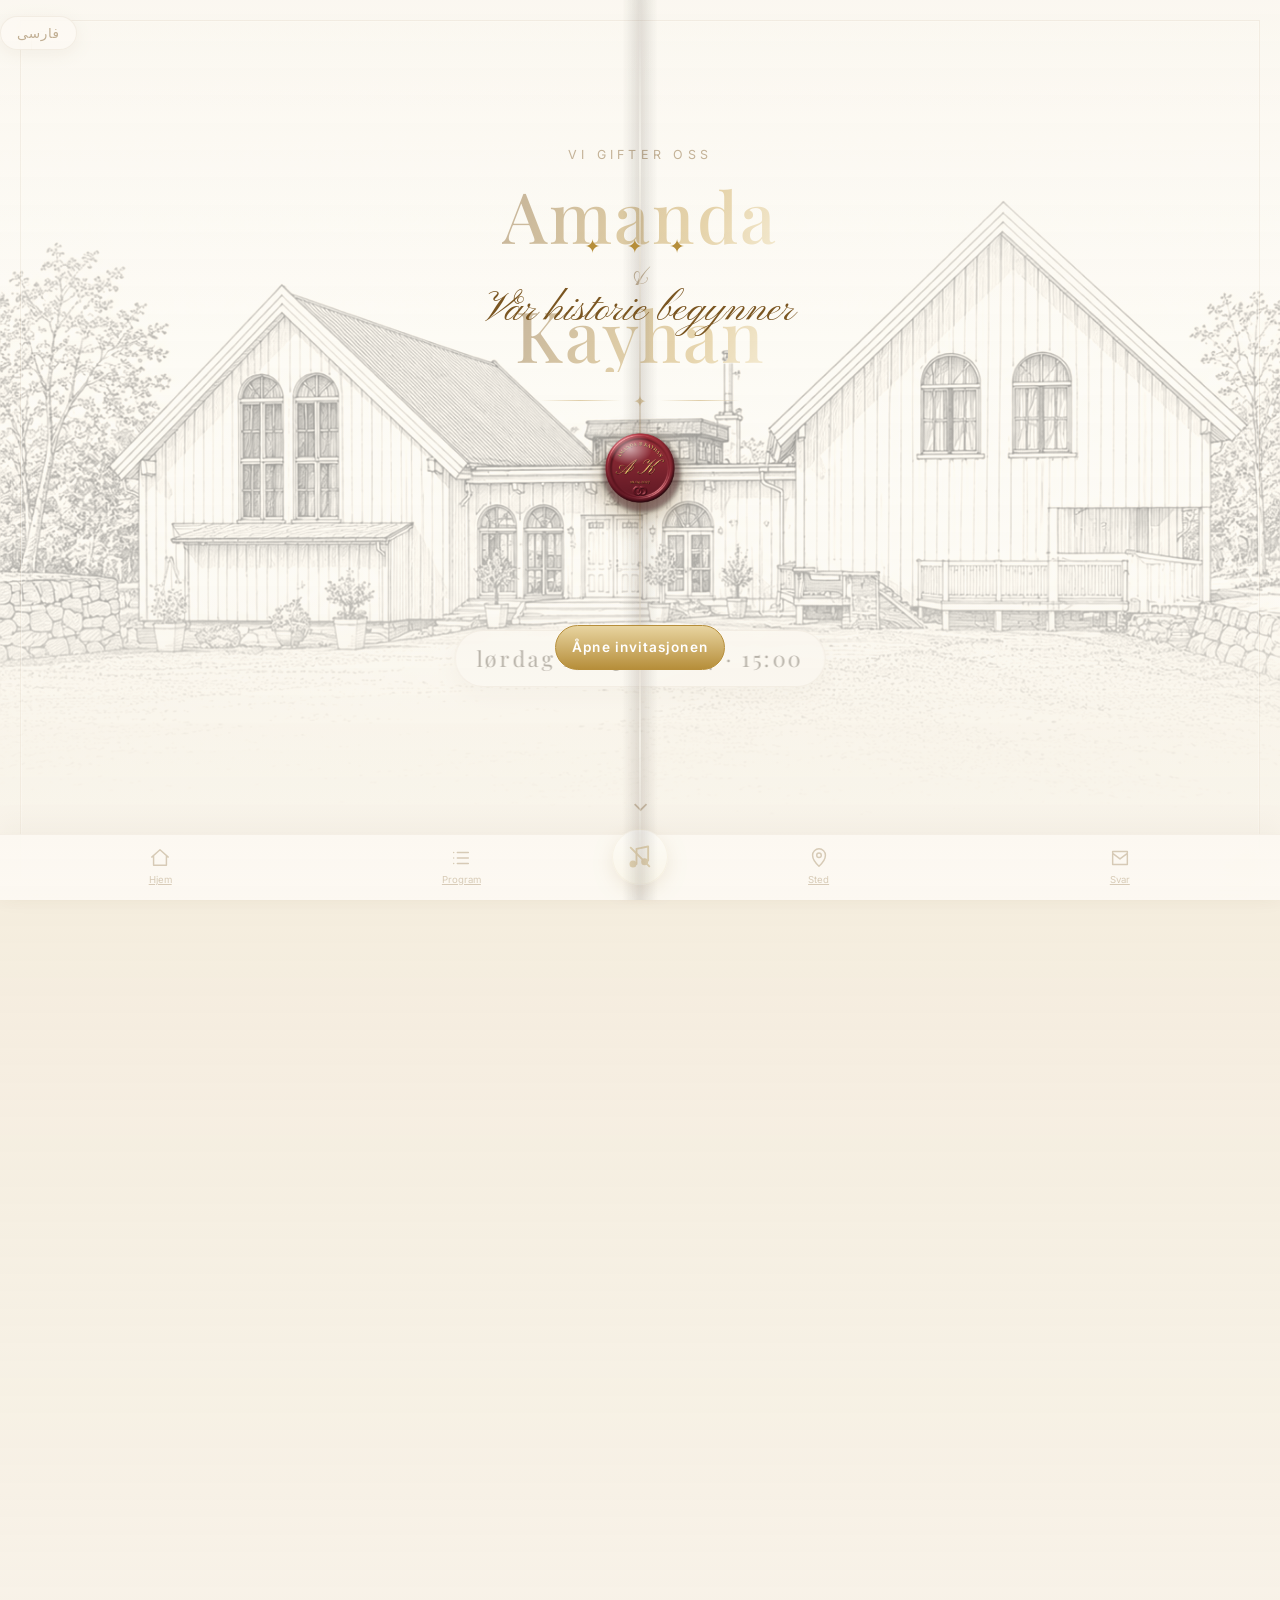
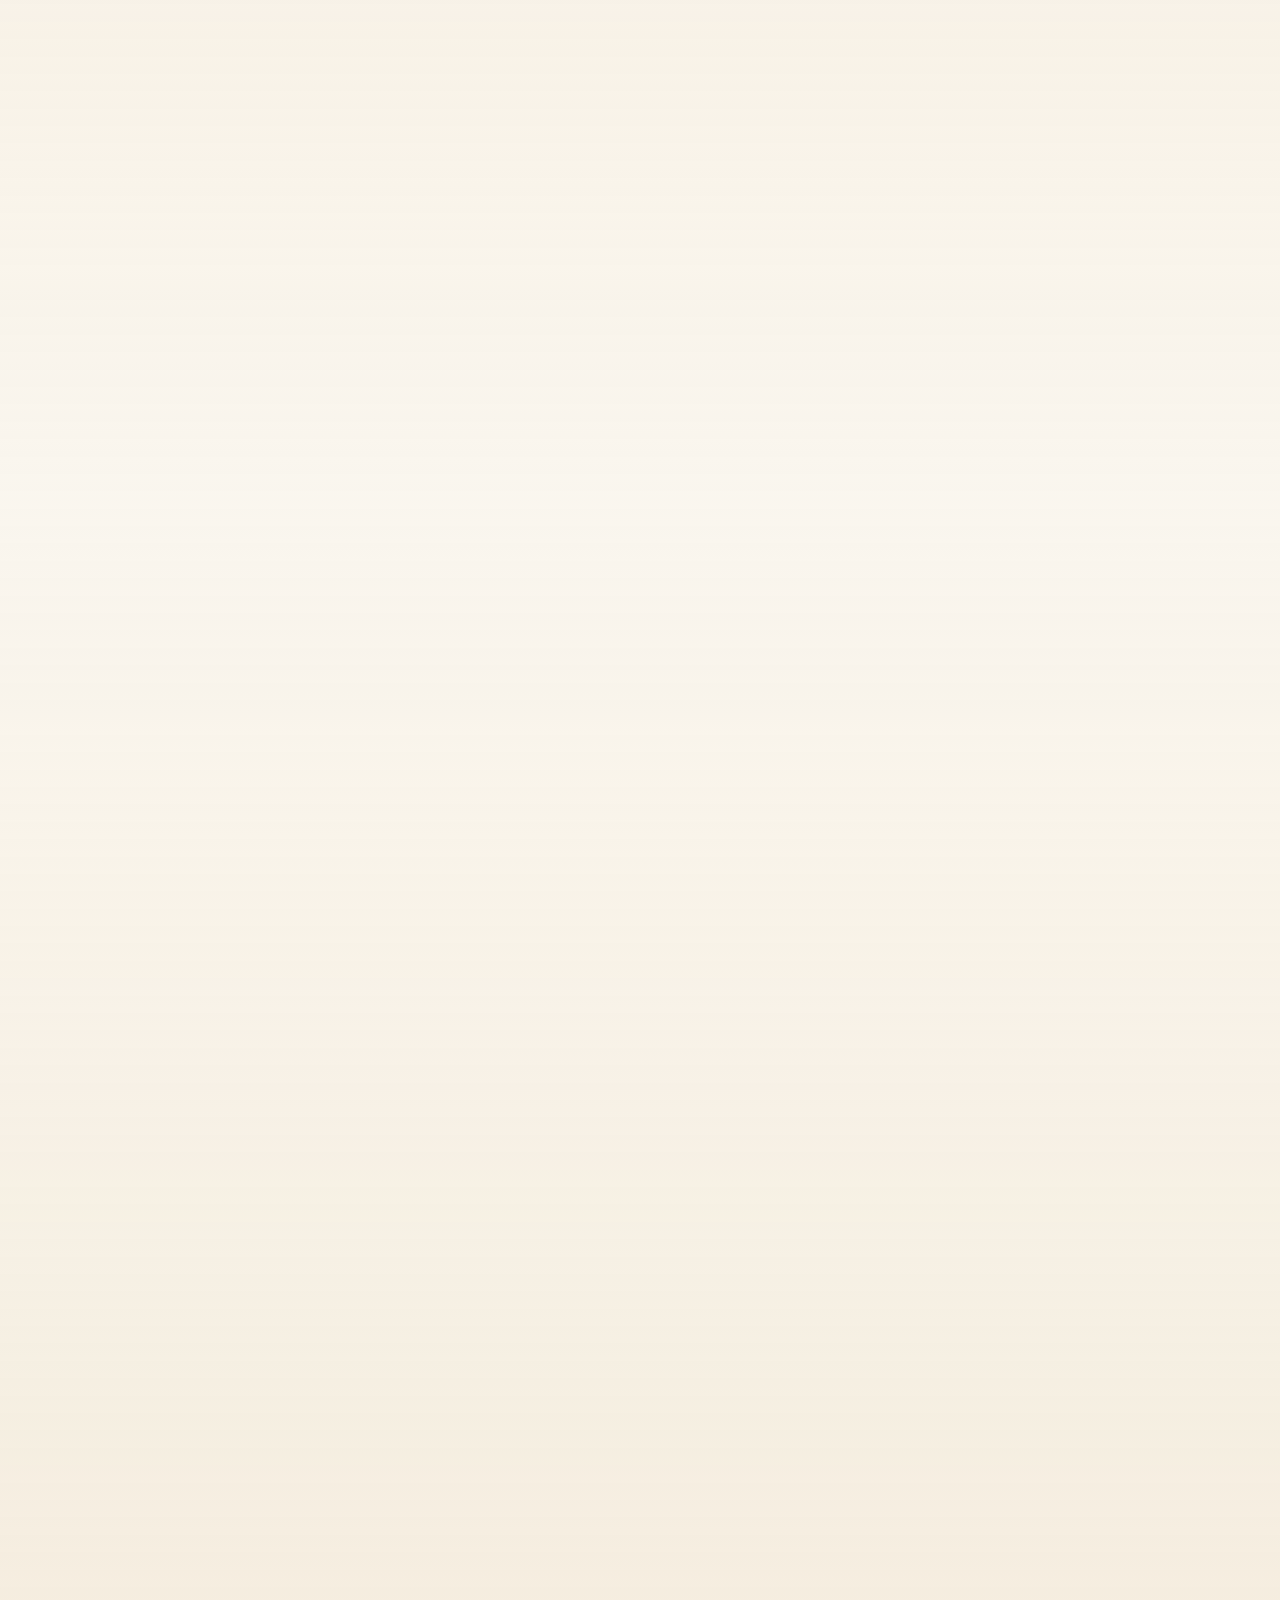
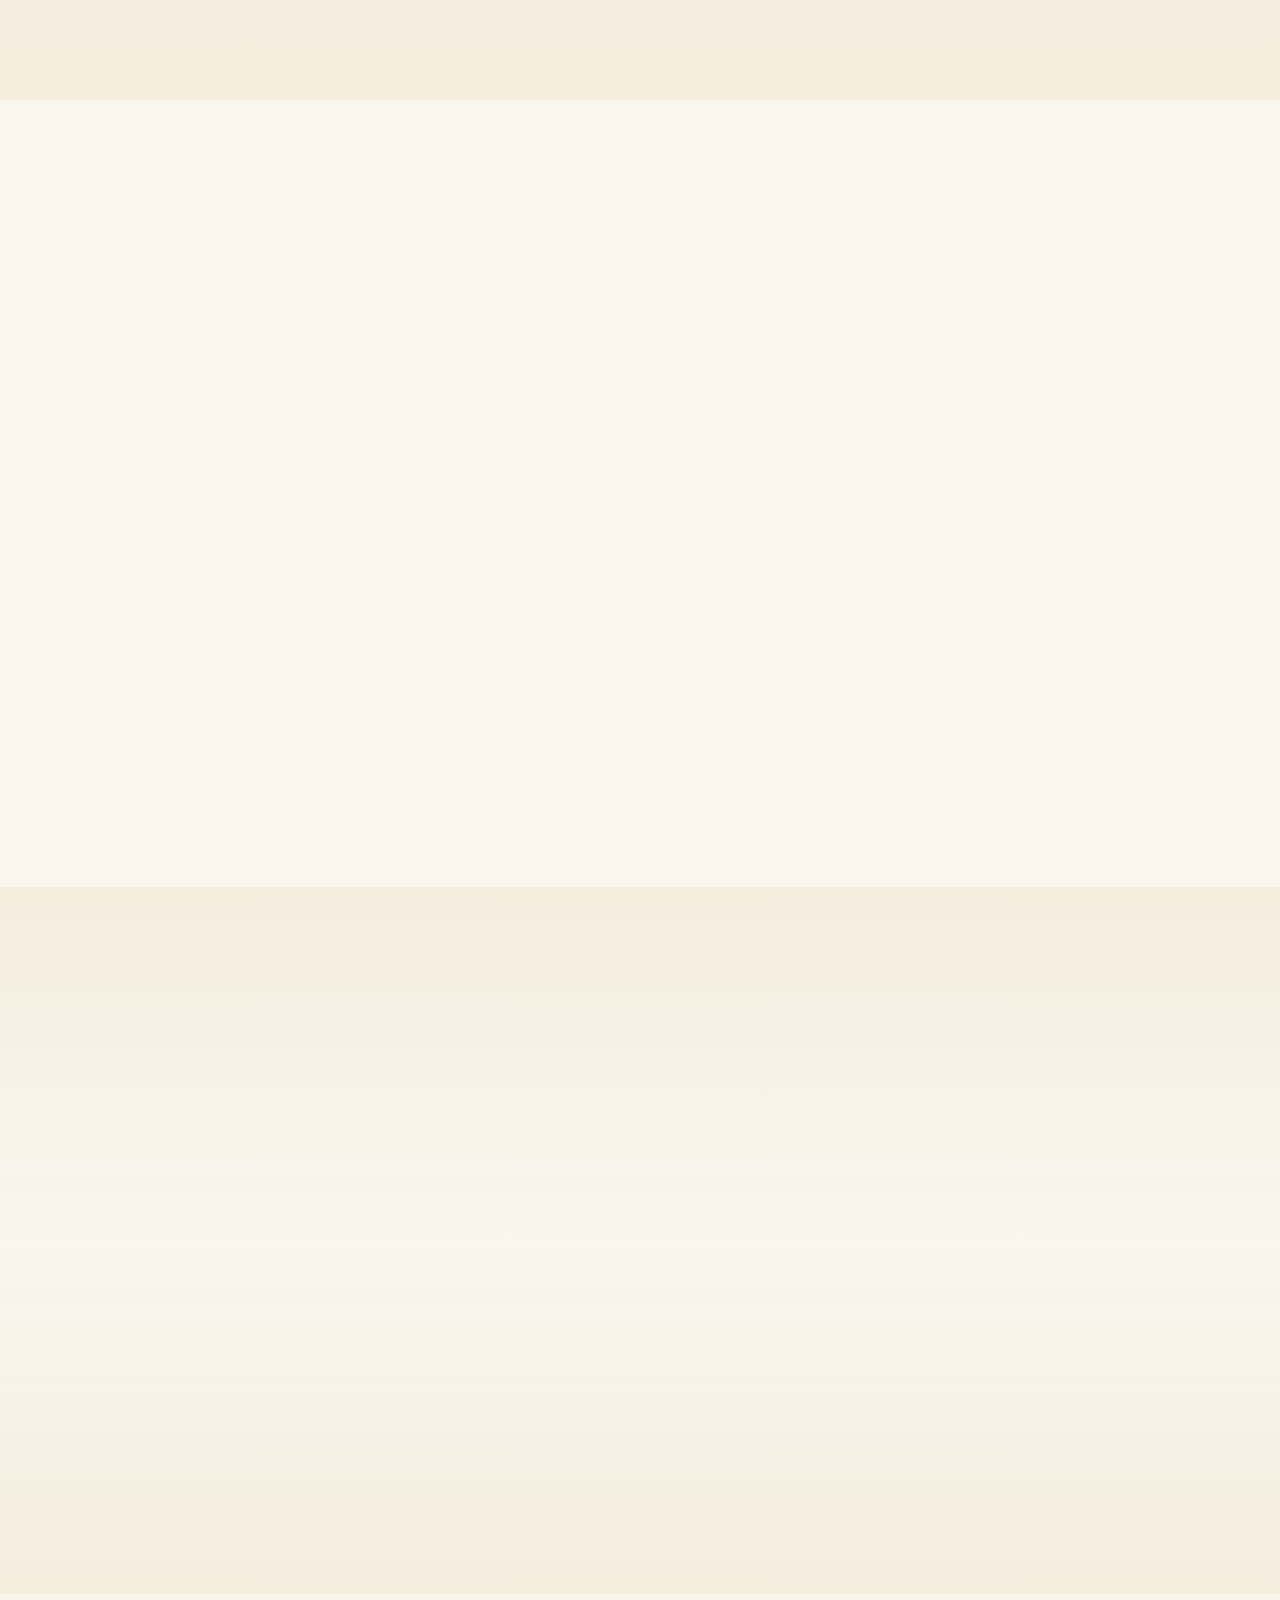
==== index.html @ b116a0dc "Update wedding date to 17 April 2027. Co-authored-by: Cursor <cursoragent@cursor.com>" ====
<!DOCTYPE html>
<html lang="no" dir="ltr">
<head>
<meta charset="UTF-8">
<meta name="viewport" content="width=device-width, initial-scale=1.0, viewport-fit=cover">
<meta name="description" content="Bryllupsinvitasjon — Amanda & Kayhan, 17. april 2027, Kokkeplassen Hisøy">
<title>Amanda & Kayhan</title>

<link rel="preconnect" href="https://fonts.googleapis.com">
<link rel="preconnect" href="https://fonts.gstatic.com" crossorigin>
<link href="https://fonts.googleapis.com/css2?family=Playfair+Display:wght@400;600;700&family=Inter:wght@300;400;500;600&family=Pinyon+Script&family=Gulzar&family=Vazirmatn:wght@400;500;700&display=swap" rel="stylesheet">

<script>
/* ══════════════════════════════════════════════════════════════════════
   ░░  REDIGER HER — ALT INNHOLD LIGGER I DETTE OBJEKTET  ░░
   no = norsk · fa = persisk (farsi)
   ══════════════════════════════════════════════════════════════════════ */
const CONFIG = {
  names: { no: "Amanda & Kayhan", fa: "آماندا و کیهان" },
  fullNames: { no: "Amanda Olivia Lindqvist  &  Kayhan Mokri Roshanfeker",
               fa: "آماندا اولیویا لیندکوییست  &  کیهان مکری روشن‌فکر" },

  // Dato/tid (gregoriansk). Sett riktig klokkeslett for vielsen.
  date: "2027-04-17T15:00:00",
  durationHours: 7,

  // Bakgrunnsmusikk: "Ordinary" – starter når man åpner invitasjonen.
  musicSrc: "https://pub-4dc8201144ca418fb604349c73e8c724.r2.dev/Alex%20Warren%20-%20Ordinary%20Lyrics.mp3",
  // Bakgrunnsvideo på cover-siden (samme som malen). La stå tom for kun farge.
  videoSrc: "https://pub-4dc8201144ca418fb604349c73e8c724.r2.dev/IMG_6230%20(1).MP4",

  venue: {
    name: { no: "Kokkeplassen, Hisøy", fa: "کوکه‌پلاسن، هیسوی" },
    address: "Kokkeplassen, Hisøy, 4817 Arendal",
    mapsQuery: "Kokkeplassen Hisøy Arendal"
  },

  rsvpEmail: "kayhan.og.camilla@example.com", // ← bytt til ekte e-post før levering
  rsvpDeadline: { no: "Vennligst svar innen 1. mars 2027", fa: "لطفاً تا ۱ مارس ۲۰۲۷ پاسخ دهید" },

  design: { url: "https://sosmedia.no", brand: "sosmedia.no" },

  // Bilder — bytt filnavn her (legg nye filer i img-mappen)
  images: {
    hero: "img/hero-venue.png",         // hovedbilde øverst
    seal: "img/wax-seal.png",         // vokssegl på cover
    gallery: [
      { src: "img/venue-dining.jpg",    tall: true, pos: "center center" },
      { src: "img/venue-lounge.jpg",    pos: "center center" },
      { src: "img/couple-1.png",        pos: "center 28%" },
      { src: "img/venue-terrace.jpg",   pos: "center center" },
      { src: "img/venue-waterfront.jpg",pos: "center 22%" },
      { src: "img/venue-garden.jpg",    pos: "center center" }
    ]
  },

  program: [
    { time: "15:00", icon: "ceremony", no: "Vielse",              fa: "مراسم عقد" },
    { time: "16:00", icon: "welcome",  no: "Mottakelse & bobler", fa: "پذیرایی و نوشیدنی" },
    { time: "18:00", icon: "dinner",   no: "Middag",              fa: "شام" },
    { time: "20:00", icon: "music",    no: "Fest & dans",         fa: "جشن و رقص" }
  ],

  t: {
    no: {
      eyebrow: "Vi gifter oss",
      coverSub: "Vår historie begynner",
      openBtn: "Åpne invitasjonen",
      letterSalut: "Kjære familie og venner,",
      letter: "Når vi nå forbereder oss på å si «ja», fylles vi av takknemlighet for alle de fine menneskene i livene våre. Deres støtte betyr alt for oss, og det ville være en ære å ha dere med oss når vi begynner vårt liv sammen.",
      letterSign: "Med kjærlighet,",
      cdTitle: "Nedtelling til dagen",
      cdUnits: ["dager", "timer", "min", "sek"],
      programTitle: "Program",
      venueTitle: "Sted",
      saveDate: "Lagre datoen",
      directions: "Veibeskrivelse",
      galleryTitle: "Kokkeplassen",
      gallerySub: "Der vi skal feire — et blikk inn i magien",
      giftTitle: "En liten hilsen",
      gift: "Deres nærvær er den største gaven. Ønsker dere likevel å gi noe, settes et bidrag til vår felles fremtid stor pris på.",
      closing: "Vi gleder oss til å feire denne dagen sammen med dere.",
      rsvpTitle: "Bekreft din deltakelse",
      fName: "Navn", fGuests: "Antall gjester", fNotes: "Allergier eller annet",
      yes: "Jeg kommer", noBtn: "Kan dessverre ikke",
      send: "Send svar", thanks: "Takk! E-posten din åpnes — trykk send.",
      nav: { home: "Hjem", program: "Program", place: "Sted", rsvp: "Svar", music: "Musikk" },
      toggle: "فارسی",
      designCredit: "Invitasjon designet av"
    },
    fa: {
      eyebrow: "ما ازدواج می‌کنیم",
      coverSub: "آغاز ماجرای ما",
      openBtn: "باز کردن دعوت‌نامه",
      letterSalut: "خانواده و دوستان عزیز،",
      letter: "اکنون که برای گفتن «بله» آماده می‌شویم، قلب‌مان سرشار از سپاس برای عزیزانی است که در زندگی ما حضور دارند. حمایت شما برای ما ارزشی بی‌پایان دارد و باعث افتخارمان است که در آغاز زندگی مشترکمان کنار ما باشید.",
      letterSign: "با عشق،",
      cdTitle: "شمارش معکوس",
      cdUnits: ["روز", "ساعت", "دقیقه", "ثانیه"],
      programTitle: "برنامه",
      venueTitle: "محل برگزاری",
      saveDate: "ذخیرهٔ تاریخ",
      directions: "مسیریابی",
      galleryTitle: "کوکه‌پلاسن",
      gallerySub: "جایی که جشن می‌گیریم — نگاهی به زیبایی آن",
      giftTitle: "یادداشت",
      gift: "حضور شما بزرگ‌ترین هدیه است. اگر مایل به هدیه‌ای هستید، کمک به آیندهٔ مشترک ما را قدردانی می‌کنیم.",
      closing: "بی‌صبرانه منتظریم این روز را در کنار شما جشن بگیریم.",
      rsvpTitle: "تأیید حضور",
      fName: "نام", fGuests: "تعداد مهمانان", fNotes: "آلرژی یا توضیحات",
      yes: "حضور دارم", noBtn: "نمی‌توانم بیایم",
      send: "ارسال پاسخ", thanks: "متشکریم! ایمیل شما باز می‌شود — ارسال را بزنید.",
      nav: { home: "خانه", program: "برنامه", place: "محل", rsvp: "پاسخ", music: "موسیقی" },
      toggle: "Norsk",
      designCredit: "طراحی دعوت‌نامه توسط"
    }
  }
};
/* ══════════════════  SLUTT PÅ REDIGERBART OMRÅDE  ══════════════════ */
</script>

<style>
  :root{
    --ivory:#FAF6EE; --cream:#F2E9D8;
    --gold:#B68E3A; --gold-deep:#7A5520; --gold-soft:#E8D4A0;
    --gold-line:rgba(122,85,32,.16); --gold-shadow:rgba(90,60,20,.12); --gold-glow:rgba(143,106,44,.35);
    --ink:#2A241C; --espresso:#3D3426;
    --display:"Playfair Display", Georgia, serif;
    --script:"Pinyon Script", "Playfair Display", cursive;
    --ui:"Inter", system-ui, sans-serif;
    --body:"Inter", system-ui, sans-serif;
  }
  html[lang="fa"]{ --display:"Vazirmatn", serif; --script:"Gulzar", serif; --ui:"Vazirmatn", sans-serif; --body:"Vazirmatn", sans-serif; }

  *{ box-sizing:border-box; margin:0; padding:0; }
  html{ background:var(--ivory); }
  body{ color:var(--ink); font-family:var(--body); line-height:1.75; -webkit-font-smoothing:antialiased; overflow-x:hidden; padding-bottom:calc(78px + env(safe-area-inset-bottom)); }
  body.locked{ overflow:hidden; height:100svh; }
  ::selection{ background:var(--gold-soft); color:var(--espresso); }

  .bg{ position:fixed; inset:0; z-index:-2; pointer-events:none;
    background:
      radial-gradient(ellipse 90% 55% at 50% -8%, rgba(255,252,244,.95) 0%, transparent 68%),
      radial-gradient(ellipse 70% 50% at 100% 100%, rgba(232,212,160,.22) 0%, transparent 55%),
      radial-gradient(ellipse 60% 45% at 0% 85%, rgba(230,215,190,.18) 0%, transparent 50%),
      linear-gradient(180deg, #FDFBF6 0%, var(--ivory) 38%, var(--cream) 100%); }
  body::before{ content:""; position:fixed; inset:0; pointer-events:none; z-index:-1; opacity:.35;
    background-image:url("data:image/svg+xml,%3Csvg xmlns='http://www.w3.org/2000/svg' width='120' height='120' viewBox='0 0 120 120'%3E%3Cfilter id='n'%3E%3CfeTurbulence type='fractalNoise' baseFrequency='.85' numOctaves='4' stitchTiles='stitch'/%3E%3C/filter%3E%3Crect width='120' height='120' filter='url(%23n)' opacity='.55'/%3E%3C/svg%3E");
    background-size:180px 180px; mix-blend-mode:multiply; }
  body::after{ content:""; position:fixed; inset:0; pointer-events:none; z-index:-1;
    background:
      radial-gradient(ellipse 85% 70% at 50% 50%, transparent 42%, rgba(61,52,38,.05) 100%),
      url("data:image/svg+xml,%3Csvg xmlns='http://www.w3.org/2000/svg' width='64' height='64' viewBox='0 0 64 64'%3E%3Ccircle cx='32' cy='32' r='.55' fill='%23BFA15E' opacity='.18'/%3E%3C/svg%3E");
    background-size:auto, 64px 64px; }
  main{ position:relative; z-index:1; }

  .lang-toggle{ position:fixed; top:max(16px,env(safe-area-inset-top)); inset-inline-end:max(16px,env(safe-area-inset-end)); z-index:60;
    background:rgba(255,252,246,.78); color:var(--gold-deep); border:1px solid var(--gold-line);
    padding:.5rem 1rem; border-radius:999px; font-family:var(--body); font-size:.85rem; letter-spacing:.04em; cursor:pointer; transition:.2s;
    backdrop-filter:blur(10px); -webkit-backdrop-filter:blur(10px); box-shadow:0 4px 18px var(--gold-shadow); }
  .lang-toggle:hover{ background:#fff; }
  .lang-toggle:focus-visible{ outline:2px solid var(--gold); outline-offset:2px; }

  /* ── ÅPNINGS-COVER (video-dører) ─────────────────────── */
  .cover{ position:fixed; inset:0; z-index:100; overflow:hidden;
    display:flex; flex-direction:column; align-items:center; justify-content:center;
    gap:1.4rem; padding:2rem; text-align:center; pointer-events:auto; }
  .cover.open{ pointer-events:none; }
  .cover-doors{ position:absolute; inset:0; perspective:1400px; perspective-origin:50% 50%; z-index:0; }
  .cover-door{ position:absolute; top:0; bottom:0; width:50%; overflow:hidden;
    transform-style:preserve-3d; backface-visibility:hidden;
    transition:transform 1.35s cubic-bezier(.42,.02,.15,1), filter .8s ease .2s; will-change:transform; }
  .cover-door-l{ left:0; transform-origin:left center; }
  .cover-door-r{ right:0; transform-origin:right center; }
  .cover-door .cover-video{ position:absolute; top:0; height:100%; width:200%; object-fit:cover; }
  .cover-door-l .cover-video{ left:0; }
  .cover-door-r .cover-video{ right:0; left:auto; }
  .cover-door .cover-veil{ position:absolute; inset:0; z-index:1; pointer-events:none;
    background:linear-gradient(180deg, rgba(251,248,241,.55), rgba(251,248,241,.68)); }
  .cover-seam{ position:absolute; top:0; bottom:0; left:50%; width:2px; z-index:2; transform:translateX(-50%);
    background:linear-gradient(180deg, transparent 4%, rgba(255,252,244,.55) 18%, rgba(122,85,32,.22) 50%, rgba(255,252,244,.55) 82%, transparent 96%);
    box-shadow:0 0 12px rgba(122,85,32,.08); pointer-events:none;
    transition:opacity .35s ease; }
  .cover-door-l::after,.cover-door-r::after{ content:""; position:absolute; top:0; bottom:0; width:18px; z-index:3; pointer-events:none;
    transition:opacity .5s ease; }
  .cover-door-l::after{ right:0; background:linear-gradient(90deg, transparent, rgba(42,36,28,.12)); }
  .cover-door-r::after{ left:0; background:linear-gradient(270deg, transparent, rgba(42,36,28,.12)); }

  .cover.doors-open .cover-door-l{ transform:rotateY(-92deg); filter:brightness(.92); }
  .cover.doors-open .cover-door-r{ transform:rotateY(92deg); filter:brightness(.92); }
  .cover.doors-open .cover-seam{ opacity:0; }

  .cover-inner{ position:relative; z-index:5; display:flex; flex-direction:column; align-items:center; gap:1.4rem;
    transition:opacity .5s ease, transform .5s ease; }
  .cover.doors-open .cover-inner{ opacity:0; transform:scale(.97); pointer-events:none; }
  .cover-orn{ color:var(--gold); letter-spacing:.55em; font-size:1.2rem; }
  .cover-sub{ font-family:var(--script); color:var(--gold-deep); font-size:clamp(1.8rem,8vw,2.6rem); line-height:1.2; }
  html[lang="fa"] .cover-sub{ font-family:"Gulzar",serif; font-size:clamp(1.4rem,6vw,2rem); }

  .cover-seal-wrap{ width:min(300px,76vw); aspect-ratio:4/3; position:relative; margin:.4rem 0; }
  .seal{ position:absolute; top:46%; left:50%; transform:translate(-50%,-50%); z-index:6; width:98px; height:98px;
    border:none; background:none; cursor:pointer; padding:0;
    filter:drop-shadow(0 9px 14px rgba(90,60,15,.45));
    animation:sealPulse 2.8s ease-in-out infinite;
    transition:transform .5s cubic-bezier(.2,.8,.2,1), opacity .5s ease, filter .45s ease; }
  .seal .wax{ position:absolute; inset:0; width:100%; height:100%; object-fit:contain; }
  .seal .gloss{ position:absolute; top:13%; left:16%; width:46%; height:34%; border-radius:50%;
    background:radial-gradient(closest-side, rgba(255,255,255,.6), transparent); pointer-events:none; }
  @keyframes sealPulse{
    0%,100%{ filter:drop-shadow(0 9px 14px rgba(90,60,15,.45)); }
    50%{ filter:drop-shadow(0 11px 18px rgba(90,60,15,.5)) drop-shadow(0 0 12px rgba(224,203,151,.55)); }
  }
  .seal:hover{ transform:translate(-50%,-50%) scale(1.05); animation-play-state:paused;
    filter:drop-shadow(0 13px 20px rgba(90,60,15,.5)) drop-shadow(0 0 14px rgba(224,203,151,.45)); }
  .seal:focus-visible{ outline:2px solid var(--gold-deep); outline-offset:4px; border-radius:50%; }
  .seal:active{ transform:translate(-50%,-50%) scale(.93); }
  .cover.doors-open .seal{ opacity:0; transform:translate(-50%,-50%) scale(1.55) rotate(9deg); animation:none; pointer-events:none; }

  .open-btn{ flex:none; padding:.85rem 2.4rem; margin-top:.4rem; }

  .spark{ position:fixed; z-index:101; color:#E8CE87; pointer-events:none; opacity:0;
    animation:spark .9s ease-out forwards; }
  @keyframes spark{ 0%{opacity:1; transform:translate(0,0) scale(.4)} 100%{opacity:0; transform:translate(var(--dx),var(--dy)) scale(1)} }

  .petal{ position:fixed; top:-24px; z-index:40; color:var(--gold); pointer-events:none; opacity:0; animation-name:fall; animation-timing-function:linear; animation-fill-mode:forwards; }
  @keyframes fall{ 0%{opacity:0; transform:translateY(0) rotate(0)} 12%{opacity:.7} 100%{opacity:0; transform:translateY(108vh) rotate(380deg)} }

  /* ── HERO (sal-bilde) ───────────────────────────────── */
  .hero{ position:relative; min-height:100svh; display:flex; flex-direction:column; align-items:center; justify-content:flex-start; text-align:center; padding:clamp(3.2rem,9vw,5.5rem) 1.6rem 5rem; overflow:hidden; }
  .hero-bg{ position:absolute; inset:0; width:100%; height:100%; object-fit:cover; object-position:center 62%; z-index:0; filter:saturate(.15) sepia(.18) contrast(1.04); }
  .hero-veil{ position:absolute; inset:0; z-index:1;
    background:
      linear-gradient(180deg, rgba(250,246,238,.9) 0%, rgba(250,246,238,.5) 16%, rgba(250,246,238,.08) 38%, transparent 52%, rgba(250,246,238,.12) 66%, rgba(242,233,216,.82) 82%, rgba(242,233,216,.94) 100%); }
  .hero-frame{ position:absolute; inset:20px; z-index:2; border:1px solid var(--gold-line); pointer-events:none;
    box-shadow:inset 0 0 0 1px rgba(255,252,246,.45); }
  .hero-frame::before,.hero-frame::after{ content:""; position:absolute; width:18px; height:18px; border-color:var(--gold); border-style:solid; opacity:.55; }
  .hero-frame::before{ top:10px; left:10px; border-width:1px 0 0 1px; }
  .hero-frame::after{ bottom:10px; right:10px; border-width:0 1px 1px 0; }
  .hero-inner{ position:relative; z-index:3; max-width:34rem; padding:.4rem 1rem 0; margin-top:clamp(1.8rem,5.5vh,3.4rem); }
  .eyebrow{ font-family:var(--ui); font-size:.78rem; letter-spacing:.34em; text-transform:uppercase; color:var(--gold-deep); margin-bottom:.85rem; }
  html[lang="fa"] .eyebrow{ letter-spacing:.06em; font-size:.95rem; text-transform:none; }
  .names{ display:flex; flex-direction:column; align-items:center; gap:.04em; line-height:1.05; filter:drop-shadow(0 1px 0 rgba(255,255,255,.65)); }
  .name-part{
    font-family:var(--display); font-weight:500; letter-spacing:.03em; font-size:clamp(2.6rem,10vw,4.4rem);
    background:linear-gradient(115deg, var(--gold-deep) 0%, var(--gold) 48%, #C9A24B 72%, var(--gold-soft) 100%);
    -webkit-background-clip:text; background-clip:text; color:transparent; -webkit-text-fill-color:transparent; }
  html[lang="fa"] .names{ gap:.1em; }
  html[lang="fa"] .name-part{ font-family:"Gulzar",serif; font-size:clamp(2.2rem,9vw,3.8rem); line-height:1.45; letter-spacing:0; }
  .amp{ display:block; font-family:var(--script); color:var(--gold-deep); -webkit-text-fill-color:var(--gold-deep);
    font-size:clamp(1.5rem,5.5vw,2.3rem); line-height:1; margin:.1em 0 .06em; font-weight:400; }
  html[lang="fa"] .amp{ font-family:"Gulzar",serif; font-size:clamp(1.2rem,4.5vw,1.8rem); }
  html[lang="fa"] .amp.amp-inline{ display:inline; margin:0; }
  .hero-divider{ display:flex; align-items:center; gap:.8rem; margin:.9rem auto 0; color:var(--gold); width:min(200px,55vw); }
  .hero-divider::before,.hero-divider::after{ content:""; flex:1; height:1px; background:linear-gradient(90deg,transparent,var(--gold),transparent); }
  .hero-date{ position:absolute; left:50%; transform:translateX(-50%); z-index:4; top:clamp(66%,70vh,74%);
    font-family:var(--display); font-size:clamp(.95rem,3.6vw,1.35rem); letter-spacing:.12em; color:var(--espresso);
    padding:.55rem 1.3rem; border-radius:999px; white-space:nowrap;
    background:rgba(250,246,238,.82); border:1px solid var(--gold-line);
    box-shadow:0 6px 22px rgba(90,60,20,.1); backdrop-filter:blur(6px); -webkit-backdrop-filter:blur(6px); }
  html[lang="fa"] .hero-date{ letter-spacing:0; white-space:normal; text-align:center; max-width:min(92vw,22rem); }
  .scroll-cue{ position:absolute; bottom:78px; left:50%; transform:translateX(-50%); z-index:3; color:var(--gold-deep); font-size:1.4rem; text-decoration:none; animation:bob 2s infinite; }
  @keyframes bob{0%,100%{transform:translateX(-50%) translateY(0)}50%{transform:translateX(-50%) translateY(8px)}}

  @media (max-width: 720px) {
    .cover{ padding:1.5rem 1rem; gap:1rem; }
    .cover-seal-wrap{ width:min(280px,88vw); }
    .seal{ width:88px; height:88px; }
    .open-btn{ padding:.78rem 1.85rem; font-size:.82rem; }
    .hero{ min-height:92svh; padding:3.2rem 1rem 3.5rem; }
    .hero-bg{ object-position:center 58%; }
    .hero-frame{ inset:12px; }
    .hero-inner{ padding:.2rem .5rem 0; margin-top:clamp(1.4rem,4.5vh,2.6rem); }
    .name-part{ font-size:clamp(2rem, 12vw, 3.2rem); }
    .hero-divider{ width:min(180px,65vw); margin-top:.7rem; }
    .hero-date{ top:clamp(62%,66vh,70%); font-size:clamp(.85rem,3.4vw,1.1rem); padding:.45rem 1rem; }
    .scroll-cue{ bottom:60px; font-size:1.25rem; }
    .letter-card{ padding:2rem 1.25rem; }
    .letter-orn svg{ width:140px; }
    .rsvp-card{ padding:1.4rem 1.1rem; }
    .attend-row{ flex-direction:column; }
    .gallery{ grid-template-columns:1fr; gap:.9rem; }
    .gallery figure.tall{ grid-row:auto; }
    .gallery figure.tall img{ aspect-ratio:4/5; min-height:auto; }
    footer{ padding-bottom:calc(3.5rem + env(safe-area-inset-bottom)); }
  }

  @media (min-width: 721px) and (max-width: 1024px) {
    .wrap{ max-width:600px; }
    #gallery .wrap{ max-width:680px; }
  }

  /* ── seksjoner ──────────────────────────────────────── */
  section{ padding:clamp(3rem,9vw,5rem) 1.4rem; position:relative; content-visibility:auto; contain-intrinsic-size:auto 600px; }
  .alt{ background:linear-gradient(180deg, rgba(242,233,216,.72) 0%, rgba(250,246,238,.45) 50%, rgba(242,233,216,.72) 100%); }
  .alt::before{ content:""; position:absolute; inset-inline:0; top:0; height:1px;
    background:linear-gradient(90deg, transparent, var(--gold-line), transparent); }
  .wrap{ max-width:560px; margin-inline:auto; }
  .s-title{ font-family:var(--display); font-weight:500; font-size:clamp(1.9rem,6.5vw,2.6rem); text-align:center; color:var(--espresso); }
  .s-sub{ text-align:center; color:var(--gold-deep); font-family:var(--display); font-style:italic; margin-top:.2rem; }
  html[lang="fa"] .s-sub{ font-style:normal; }
  /* ornament-rytme rundt titler (som malen) */
  .s-rule{ display:flex; align-items:center; justify-content:center; gap:.5rem; margin:.9rem auto 2.2rem; color:var(--gold); }
  .s-rule::before, .s-rule::after{ content:""; height:1px; width:44px; background:linear-gradient(90deg,transparent,var(--gold)); }
  .s-rule::after{ background:linear-gradient(90deg,var(--gold),transparent); }
  .s-rule svg{ width:28px; height:13px; flex:none; }

  .card-pad-sm{ padding:.6rem; }
  .card-pad-md{ padding:1rem 1.3rem; }
  .card{ background:rgba(255,252,246,.88); border:1px solid var(--gold-line); border-radius:20px;
    box-shadow:0 1px 0 rgba(255,255,255,.7) inset, 0 18px 42px var(--gold-shadow);
    backdrop-filter:blur(6px); -webkit-backdrop-filter:blur(6px); }

  .letter-card{ padding:2.6rem 1.9rem; text-align:center; position:relative; }
  .letter-card::after{ content:""; position:absolute; inset:12px; border:1px solid var(--gold-line); border-radius:12px; pointer-events:none; }
  .letter-orn{ color:var(--gold); display:flex; justify-content:center; margin-bottom:1.2rem; }
  .letter-orn svg{ width:170px; height:auto; }
  .letter-salut{ font-family:var(--script); font-size:clamp(1.9rem,8vw,2.6rem); color:var(--gold-deep); line-height:1.2; margin-bottom:1.1rem; }
  html[lang="fa"] .letter-salut{ font-family:"Gulzar",serif; font-size:clamp(1.5rem,6vw,2rem); }
  .letter-body{ font-family:var(--display); font-size:1.2rem; line-height:2; color:var(--espresso); max-width:30rem; margin-inline:auto; }
  html[lang="fa"] .letter-body{ font-family:"Vazirmatn",sans-serif; font-size:1.04rem; line-height:1.95; }
  .letter-div{ color:var(--gold); letter-spacing:.45em; margin:1.6rem 0 1rem; }
  .letter-sign{ font-family:var(--ui); font-size:.74rem; letter-spacing:.2em; text-transform:uppercase; color:var(--gold-deep); }
  html[lang="fa"] .letter-sign{ font-family:"Vazirmatn",sans-serif; letter-spacing:0; text-transform:none; font-size:.9rem; }
  .letter-names{ font-family:var(--script); font-size:2rem; color:var(--espresso); margin-top:.2rem; }
  html[lang="fa"] .letter-names{ font-family:"Gulzar",serif; font-size:1.6rem; }

  /* countdown */
  .cd-grid{ display:flex; justify-content:center; gap:0; flex-wrap:wrap; }
  .cd-cell{ flex:1; min-width:68px; max-width:96px; text-align:center; padding:1.2rem .4rem; position:relative; }
  .cd-cell + .cd-cell::before{ content:""; position:absolute; inset-inline-start:0; top:22%; height:56%; width:1px;
    background:linear-gradient(180deg, transparent, var(--gold-line), transparent); }
  .cd-num{ font-family:var(--display); font-weight:600; font-size:clamp(1.9rem,8vw,2.7rem); color:var(--gold-deep); line-height:1; }
  .cd-label{ font-family:var(--ui); font-size:.68rem; letter-spacing:.12em; text-transform:uppercase; color:var(--gold); margin-top:.5rem; }
  html[lang="fa"] .cd-label{ letter-spacing:0; font-size:.82rem; text-transform:none; }

  /* ── PROGRAM (ren tidslinje) ────────────────────────── */
  .timeline2{ list-style:none; position:relative; max-width:460px; margin-inline:auto; padding:.2rem 0; }
  .timeline2::before{ content:""; position:absolute; inset-inline-start:27px; top:20px; bottom:20px; width:2px;
    background:linear-gradient(var(--gold), rgba(143,106,44,.15)); }
  .tl2{ position:relative; display:grid; grid-template-columns:56px 1fr; gap:1rem; align-items:center; padding:.7rem 0; }
  .tl2 .node{ width:56px; height:56px; border-radius:50%; display:grid; place-items:center;
    background:#fff; border:1px solid var(--gold); color:var(--gold-deep); box-shadow:0 0 0 5px rgba(143,106,44,.08);
    transition:background .45s ease, color .45s ease, box-shadow .45s ease, transform .45s ease; }
  .tl2 .node svg{ width:24px; height:24px; }
  .tl2 .content{ text-align:start; opacity:0; transform:translateX(14px); transition:opacity .5s ease, transform .5s ease; }
  html[lang="fa"] .tl2 .content{ transform:translateX(-14px); }
  .tl2.shown .content{ opacity:1; transform:none; }
  .tl2 .time{ display:block; font-family:var(--display); font-weight:600; font-size:1.35rem; color:var(--gold-deep); line-height:1.15; }
  .tl2 .ev{ display:block; font-family:var(--display); font-size:1.2rem; color:var(--espresso); }
  html[lang="fa"] .tl2 .ev{ font-family:"Vazirmatn",sans-serif; font-size:1.05rem; }
  .tl2.active .node{ background:linear-gradient(180deg,var(--gold-soft),var(--gold)); color:#fff;
    box-shadow:0 0 0 7px rgba(143,106,44,.16); transform:scale(1.08); }

  /* sted */
  .venue-name{ text-align:center; font-family:var(--display); font-weight:600; font-size:1.6rem; color:var(--espresso); }
  .venue-addr{ text-align:center; color:var(--gold-deep); margin:.4rem 0 1.4rem; font-size:.95rem; }
  .map-card{ overflow:hidden; }
  .map-frame{ width:100%; aspect-ratio:16/11; border:0; display:block; }
  .venue-btns{ display:flex; gap:.8rem; margin-top:1.4rem; flex-wrap:wrap; }
  .btn{ flex:1; text-align:center; cursor:pointer; font-family:var(--ui); font-size:.85rem; letter-spacing:.08em; padding:.85rem 1rem; border-radius:999px; text-decoration:none; transition:.2s; white-space:nowrap; }
  html[lang="fa"] .btn{ letter-spacing:0; }
  .btn-gold{ background:linear-gradient(180deg,var(--gold-soft),var(--gold)); color:#fff; font-weight:600; border:1px solid var(--gold); }
  .btn-gold:hover{ filter:brightness(1.05); }
  .btn-ghost{ background:transparent; color:var(--gold-deep); border:1px solid var(--gold); }
  .btn-ghost:hover{ background:rgba(191,161,94,.12); }
  .center{ text-align:center; }

  /* galleri */
  #gallery .wrap{ max-width:640px; }
  .gallery{ display:grid; grid-template-columns:1fr 1fr; gap:1rem; }
  .gallery figure{ margin:0; position:relative; overflow:hidden; border-radius:20px; padding:5px;
    background:linear-gradient(155deg, rgba(255,252,246,.95), rgba(232,212,160,.28));
    box-shadow:0 1px 0 rgba(255,255,255,.75) inset, 0 16px 38px rgba(90,60,20,.13);
    transition:transform .4s ease, box-shadow .4s ease; }
  .gallery figure:hover{ transform:translateY(-4px); box-shadow:0 1px 0 rgba(255,255,255,.8) inset, 0 22px 48px rgba(90,60,20,.18); }
  .gallery img{ display:block; width:100%; height:100%; aspect-ratio:1/1; object-fit:cover; border-radius:15px; border:none; box-shadow:none; }
  .gallery figure.tall{ grid-row:span 2; }
  .gallery figure.tall img{ aspect-ratio:auto; min-height:100%; }

  /* gave */
  .gift{ padding:1.8rem 1.7rem; text-align:center; font-family:var(--display); font-size:1.12rem; color:var(--espresso); }
  html[lang="fa"] .gift{ font-family:"Vazirmatn",sans-serif; font-size:1rem; }

  /* avslutning */
  .closing{ font-family:var(--script); font-size:clamp(1.7rem,7vw,2.4rem); color:var(--gold-deep); line-height:1.3; max-width:26rem; margin-inline:auto; }
  html[lang="fa"] .closing{ font-family:"Gulzar",serif; font-size:clamp(1.3rem,5.5vw,1.8rem); }

  /* rsvp */
  .rsvp-sub{ text-align:center; color:var(--gold-deep); margin-bottom:1.8rem; font-size:.95rem; }
  .rsvp-card{ padding:1.8rem 1.5rem; }
  .attend-row{ display:flex; gap:.8rem; margin-bottom:1.4rem; }
  .attend-row label{ flex:1; text-align:center; cursor:pointer; border:1px solid var(--gold); color:var(--gold-deep); border-radius:12px; padding:.85rem; transition:.2s; }
  .attend-row input{ position:absolute; opacity:0; width:0; }
  .attend-row label:has(input:checked){ background:linear-gradient(180deg,var(--gold-soft),var(--gold)); color:#fff; font-weight:600; }
  .field{ margin-bottom:1.1rem; }
  .field label{ display:block; font-size:.74rem; letter-spacing:.12em; text-transform:uppercase; color:var(--gold-deep); margin-bottom:.45rem; }
  html[lang="fa"] .field label{ letter-spacing:0; font-size:.9rem; text-transform:none; }
  .field input,.field textarea{ width:100%; font-family:var(--body); font-size:1rem; color:var(--ink); background:var(--ivory); border:1px solid var(--gold-line); border-radius:10px; padding:.75rem .85rem; }
  .field input:focus,.field textarea:focus{ outline:none; border-color:var(--gold); box-shadow:0 0 0 3px rgba(191,161,94,.16); }
  .btn-send{ width:100%; margin-top:.3rem; }
  .rsvp-msg{ text-align:center; margin-top:1rem; min-height:1.4rem; font-family:var(--display); font-size:1.2rem; color:var(--gold-deep); }

  footer{ text-align:center; padding:3rem 1.4rem 3.5rem; color:var(--gold-deep); }
  .footer-names{ font-family:var(--script); font-size:2.4rem; color:var(--espresso); }
  html[lang="fa"] .footer-names{ font-family:"Gulzar",serif; font-size:1.8rem; }
  .footer-full{ font-family:var(--ui); font-size:.72rem; letter-spacing:.18em; text-transform:uppercase; color:var(--gold-deep); margin-top:.7rem; }
  html[lang="fa"] .footer-full{ font-family:"Vazirmatn",sans-serif; letter-spacing:0; text-transform:none; font-size:.9rem; }
  .footer-date{ margin-top:.3rem; font-size:.9rem; opacity:.85; }
  .footer-design{ margin-top:1.8rem; font-family:var(--ui); font-size:.68rem; letter-spacing:.14em; text-transform:uppercase; opacity:.55; }
  html[lang="fa"] .footer-design{ letter-spacing:0; text-transform:none; font-size:.78rem; }
  .footer-design a{ color:var(--gold-deep); text-decoration:none; border-bottom:1px solid rgba(122,85,32,.22); transition:color .2s, border-color .2s, opacity .2s; }
  .footer-design a:hover{ opacity:1; color:var(--gold); border-color:var(--gold); }

  /* bunn-nav */
  .nav{ position:fixed; bottom:0; inset-inline:0; z-index:55; height:calc(66px + env(safe-area-inset-bottom)); padding-bottom:env(safe-area-inset-bottom); display:flex; align-items:center; justify-content:space-around;
    background:rgba(255,252,246,.82); border-top:1px solid var(--gold-line); padding-inline:.6rem; box-shadow:0 -8px 24px var(--gold-shadow);
    backdrop-filter:blur(14px); -webkit-backdrop-filter:blur(14px); }
  .nav a, .nav button{ background:none; border:none; cursor:pointer; color:var(--gold-deep); display:flex; flex-direction:column; align-items:center; gap:3px; font-family:var(--body); font-size:.6rem; opacity:.85; transition:.2s; flex:1; }
  html[lang="fa"] .nav a, html[lang="fa"] .nav button{ font-size:.66rem; }
  .nav a:hover, .nav button:hover{ opacity:1; color:var(--gold); }
  .nav svg{ width:22px; height:22px; }
  .nav .center{ flex:none; width:56px; height:56px; margin-top:-22px; border-radius:50%; background:linear-gradient(180deg,#fff,#f8f2da); color:var(--gold); justify-content:center; align-items:center; box-shadow:0 6px 18px var(--gold-glow); opacity:1; border:1px solid rgba(191,161,94,.22); }
  .nav .center svg{ width:28px; height:28px; }
  .nav .center svg circle{ fill:var(--gold); stroke:none; }
  .nav .center span{ display:none; }

  #autoCtrl{ position:fixed; bottom:80px; inset-inline-start:14px; z-index:58; width:42px; height:42px; border-radius:50%; border:1px solid var(--gold-line); background:rgba(255,253,247,.95); color:var(--gold-deep); display:none; place-items:center; cursor:pointer; opacity:.9; box-shadow:0 4px 12px var(--gold-shadow); }
  #autoCtrl.show{ display:grid; }
  #autoCtrl svg{ width:18px; height:18px; }

  .reveal{ opacity:0; transform:translateY(22px); transition:opacity .7s ease, transform .7s ease; }
  .reveal.in{ opacity:1; transform:none; }
  @media (prefers-reduced-motion:reduce){
    .scroll-cue, .seal{ animation:none !important; }
    .cover.doors-open .cover-door-l,.cover.doors-open .cover-door-r{ transform:none; opacity:0; transition:opacity .4s ease; }
    .cover.doors-open .cover-inner{ opacity:0; transform:none; transition:opacity .3s ease; }
    .petal, .spark{ display:none !important; }
    .reveal, .tl2, .tl2 .content{ opacity:1; transform:none; }
  }

  svg{ stroke-linecap:round; stroke-linejoin:round; }
</style>
<script>if("scrollRestoration" in history)history.scrollRestoration="manual";scrollTo(0,0);</script>
</head>

<body class="locked">
  <div class="bg"></div>

  <!-- ░ COVER ░ -->
  <div class="cover" id="cover">
    <div class="cover-doors">
      <div class="cover-door cover-door-l">
        <video class="cover-video" id="coverVideoL" autoplay muted loop playsinline preload="auto"></video>
        <div class="cover-veil"></div>
      </div>
      <div class="cover-door cover-door-r">
        <video class="cover-video" id="coverVideoR" autoplay muted loop playsinline preload="auto"></video>
        <div class="cover-veil"></div>
      </div>
      <div class="cover-seam" aria-hidden="true"></div>
    </div>
    <div class="cover-inner">
      <div class="cover-orn">✦ ✦ ✦</div>
      <p class="cover-sub" id="coverSub"></p>
      <div class="cover-seal-wrap">
        <button class="seal" id="seal" aria-label="Åpne / باز کردن">
          <img class="wax" id="sealImg" src="" alt="Vokssegl">
          <span class="gloss"></span>
        </button>
      </div>
      <button class="btn btn-gold open-btn" id="openBtn"></button>
    </div>
  </div>

<main>
  <button class="lang-toggle" id="langBtn" aria-label="Bytt språk / تغییر زبان"></button>

  <!-- ░ HERO ░ -->
  <header class="hero" id="home">
    <img class="hero-bg" id="heroImg" src="" alt="Kokkeplassen" decoding="async" fetchpriority="high">
    <div class="hero-veil"></div>
    <div class="hero-frame"></div>
    <div class="hero-inner">
      <p class="eyebrow" id="eyebrow"></p>
      <h1 class="names" id="names"></h1>
      <div class="hero-divider">✦</div>
    </div>
    <p class="hero-date" id="heroDate"></p>
    <a href="#letter" class="scroll-cue" aria-hidden="true">⌄</a>
  </header>

  <!-- ░ BREV ░ -->
  <section id="letter" class="alt">
    <div class="wrap reveal">
      <div class="card letter-card">
        <div class="letter-orn">
          <svg viewBox="0 0 200 24" fill="none" stroke="currentColor" stroke-width="1.2" stroke-linecap="round">
            <line x1="42" y1="12" x2="158" y2="12" opacity=".45"/>
            <path d="M100 3l4.5 9-4.5 9-4.5-9z" fill="currentColor" stroke="none"/>
            <path d="M42 12c-11-2-19 2-25 8 8 1 17-2 25-8z"/><path d="M54 12c-8-3-16 0-21 6 7 1 15-1 21-6z"/>
            <path d="M158 12c11-2 19 2 25 8-8 1-17-2-25-8z"/><path d="M146 12c8-3 16 0 21 6-7 1-15-1-21-6z"/>
          </svg>
        </div>
        <p class="letter-salut" id="letterSalut"></p>
        <p class="letter-body" id="letterBody"></p>
        <div class="letter-div">✦</div>
        <p class="letter-sign" id="letterSign"></p>
        <p class="letter-names" id="letterNames"></p>
      </div>
    </div>
  </section>

  <!-- ░ NEDTELLING ░ -->
  <section id="countdown">
    <div class="wrap reveal">
      <h2 class="s-title" id="cdTitle"></h2><div class="s-rule"></div>
      <div class="card card-pad-sm"><div class="cd-grid" id="cdGrid"></div></div>
    </div>
  </section>

  <!-- ░ PROGRAM ░ -->
  <section id="program" class="alt">
    <div class="wrap reveal">
      <h2 class="s-title" id="programTitle"></h2><div class="s-rule"></div>
      <div class="card card-pad-md"><ul class="timeline2" id="timeline"></ul></div>
    </div>
  </section>

  <!-- ░ STED ░ -->
  <section id="place">
    <div class="wrap reveal">
      <h2 class="s-title" id="venueTitle"></h2><div class="s-rule"></div>
      <p class="venue-name" id="venueName"></p>
      <p class="venue-addr" id="venueAddr"></p>
      <div class="card map-card"><iframe class="map-frame" id="mapFrame" loading="lazy" referrerpolicy="no-referrer-when-downgrade" title="Kart"></iframe></div>
      <div class="venue-btns">
        <a class="btn btn-gold" id="saveBtn" target="_blank" rel="noopener"></a>
        <a class="btn btn-ghost" id="dirBtn" target="_blank" rel="noopener"></a>
      </div>
    </div>
  </section>

  <!-- ░ GALLERI (salen) ░ -->
  <section id="gallery">
    <div class="wrap reveal">
      <h2 class="s-title" id="galleryTitle"></h2>
      <p class="s-sub" id="gallerySub"></p>
      <div class="s-rule"></div>
      <div class="gallery" id="galleryGrid"></div>
    </div>
  </section>

  <!-- ░ GAVE / DETALJER ░ -->
  <section class="alt">
    <div class="wrap reveal">
      <h2 class="s-title" id="giftTitle"></h2><div class="s-rule"></div>
      <div class="card gift" id="giftBody"></div>
    </div>
  </section>

  <!-- ░ RSVP ░ -->
  <section id="rsvp">
    <div class="wrap reveal">
      <h2 class="s-title" id="rsvpTitle"></h2><div class="s-rule"></div>
      <p class="rsvp-sub" id="rsvpSub"></p>
      <div class="card rsvp-card">
        <div class="attend-row">
          <label><input type="radio" name="attend" value="yes" checked><span id="optYes"></span></label>
          <label><input type="radio" name="attend" value="no"><span id="optNo"></span></label>
        </div>
        <div class="field"><label for="rName" id="lName"></label><input type="text" id="rName" autocomplete="name"></div>
        <div class="field"><label for="rGuests" id="lGuests"></label><input type="number" id="rGuests" min="1" value="1"></div>
        <div class="field"><label for="rNotes" id="lNotes"></label><textarea id="rNotes" rows="2"></textarea></div>
        <a class="btn btn-gold btn-send" id="sendBtn" role="button" tabindex="0"></a>
        <p class="rsvp-msg" id="rsvpMsg"></p>
      </div>
    </div>
  </section>

  <!-- ░ AVSLUTNING ░ -->
  <section class="center">
    <div class="wrap reveal">
      <p class="closing" id="closingLine"></p>
    </div>
  </section>

  <footer>
    <p class="footer-names" id="footerNames"></p>
    <p class="footer-full" id="footerFull"></p>
    <p class="footer-date" id="footerDate"></p>
    <p class="footer-design" id="footerDesign"></p>
  </footer>
</main>

<nav class="nav" id="nav">
  <a href="#home" data-k="home"><svg viewBox="0 0 24 24" fill="none" stroke="currentColor" stroke-width="1.6"><path d="M3 11l9-8 9 8M5 10v10h14V10"/></svg><span></span></a>
  <a href="#program" data-k="program"><svg viewBox="0 0 24 24" fill="none" stroke="currentColor" stroke-width="1.6"><path d="M8 6h12M8 12h12M8 18h12M4 6h.01M4 12h.01M4 18h.01"/></svg><span></span></a>
  <button type="button" class="center" id="centerBtn" aria-label="Slå på musikken" aria-pressed="false" title="Slå på musikken"><svg id="centerIcon" viewBox="0 0 24 24" fill="none" stroke="currentColor" stroke-width="1.6"><path d="M9 18V5l10-2v12"></path><circle cx="6" cy="18" r="3"></circle><circle cx="16" cy="16" r="3"></circle></svg><span></span></button>
  <a href="#place" data-k="place"><svg viewBox="0 0 24 24" fill="none" stroke="currentColor" stroke-width="1.6"><path d="M12 21s7-6.5 7-12a7 7 0 10-14 0c0 5.5 7 12 7 12z"/><circle cx="12" cy="9" r="2.5"/></svg><span></span></a>
  <a href="#rsvp" data-k="rsvp"><svg viewBox="0 0 24 24" fill="none" stroke="currentColor" stroke-width="1.6"><path d="M4 5h16v14H4zM4 7l8 6 8-6"/></svg><span></span></a>
</nav>

<audio id="bgAudio" loop></audio>

<script>
(function(){
  const $ = id => document.getElementById(id);
  let lang = "no";
  const reduceMotion = window.matchMedia("(prefers-reduced-motion: reduce)").matches;

  const ICONS = {
    welcome:  '<rect x="3" y="4" width="18" height="18" rx="2" ry="2"></rect><line x1="16" y1="2" x2="16" y2="6"></line><line x1="8" y1="2" x2="8" y2="6"></line><line x1="3" y1="10" x2="21" y2="10"></line>',
    ceremony: '<circle cx="12" cy="12" r="9"></circle><path d="M12 7v5l3 3"></path>',
    dinner:   '<rect x="3" y="7" width="18" height="14" rx="2" ry="2"></rect><path d="M12 7v14"></path><path d="M3 12h18"></path>',
    music:    '<path d="M9 17V5l12-2v12"></path><circle cx="6" cy="17" r="3"></circle><circle cx="18" cy="15" r="3"></circle>'
  };
  const icon = k => `<svg viewBox="0 0 24 24" fill="none" stroke="currentColor" stroke-width="1.5" stroke-linecap="round" stroke-linejoin="round">${ICONS[k]||'<circle cx="12" cy="12" r="3"/>'}</svg>`;

  const ORN = '<svg viewBox="0 0 40 12" fill="none" stroke="currentColor" stroke-width="1.1" stroke-linecap="round"><path d="M20 2v8"/><path d="M20 4c-3-2-6-1-8 1 2 1 5 1 8-1z"/><path d="M20 4c3-2 6-1 8 1-2 1-5 1-8-1z"/><circle cx="20" cy="6" r="1.3" fill="currentColor" stroke="none"/></svg>';

  const faDigits = s => String(s).replace(/[0-9]/g, d => "۰۱۲۳۴۵۶۷۸۹"[d]);
  const num = n => lang === "fa" ? faDigits(n) : String(n);

  function fmtDate(){
    const d = new Date(CONFIG.date);
    const loc = lang === "fa" ? "fa-IR-u-ca-gregory" : "nb-NO";
    return d.toLocaleDateString(loc,{weekday:"long",day:"numeric",month:"long",year:"numeric"})
         + " · " + d.toLocaleTimeString(loc,{hour:"2-digit",minute:"2-digit"});
  }
  const styleNames = s => {
    if (lang === "fa") return s.replace(/\s+و\s+/g, ' <span class="amp amp-inline">و</span> ');
    const m = s.match(/^(.+?)\s+&\s+(.+)$/);
    if (m) return `<span class="name-part">${m[1]}</span><span class="amp">&</span><span class="name-part">${m[2]}</span>`;
    return s;
  };

  function calLink(){
    const pad=n=>String(n).padStart(2,"0");
    const fmt=dt=>dt.getFullYear()+pad(dt.getMonth()+1)+pad(dt.getDate())+"T"+pad(dt.getHours())+pad(dt.getMinutes())+"00";
    const s=new Date(CONFIG.date), e=new Date(s.getTime()+CONFIG.durationHours*36e5);
    const p=new URLSearchParams({ action:"TEMPLATE", text:(lang==="fa"?"عروسی ":"Bryllup ")+CONFIG.names[lang], dates:fmt(s)+"/"+fmt(e), location:CONFIG.venue.address });
    return "https://calendar.google.com/calendar/render?"+p.toString();
  }

  // ── PROGRAM: kl.slett + hendelse avsløres når punktet blir aktivt ──
  let progItems = [];
  let scrollTicking = false;
  function observeProgram(){
    progItems = Array.from(document.querySelectorAll(".tl2"));
    updateActiveNode();
  }
  function updateActiveNode(){
    if(!progItems.length) return;
    const vc = window.innerHeight/2; let best=null, bd=Infinity;
    progItems.forEach(it => { const r=it.getBoundingClientRect(); const c=r.top+r.height/2; const d=Math.abs(c-vc); if(d<bd){bd=d;best=it;} });
    progItems.forEach(it => {
      const on = (it===best && bd < window.innerHeight*0.5);
      it.classList.toggle("active", on);
      if(on) it.classList.add("shown");
    });
  }
  window.addEventListener("scroll", () => {
    if (scrollTicking) return;
    scrollTicking = true;
    requestAnimationFrame(() => { updateActiveNode(); scrollTicking = false; });
  }, { passive: true });

  function applyImages(){
    const imgs = CONFIG.images || {};
    if(imgs.hero) $("heroImg").src = imgs.hero;
    if(imgs.seal) $("sealImg").src = imgs.seal;
    const gallery = imgs.gallery || [];
    $("galleryGrid").innerHTML = gallery.map(item => {
      const g = typeof item === "string" ? { src: item } : item;
      const cls = g.tall ? ' class="tall"' : "";
      const pos = g.pos ? ` style="object-position:${g.pos}"` : "";
      const alt = g.src.split("/").pop().replace(/\.\w+$/, "").replace(/[-_]/g, " ");
      return `<figure${cls}><img src="${g.src}" alt="${alt}" loading="lazy" decoding="async"${pos}></figure>`;
    }).join("");
  }

  function render(){
    const t=CONFIG.t[lang];
    document.documentElement.lang=lang;
    document.documentElement.dir = lang==="fa" ? "rtl" : "ltr";
    document.title = CONFIG.names[lang];

    $("langBtn").textContent=t.toggle;
    $("coverSub").textContent=t.coverSub;
    $("openBtn").textContent=t.openBtn;

    $("eyebrow").textContent=t.eyebrow;
    $("names").innerHTML=styleNames(CONFIG.names[lang]);
    $("heroDate").textContent=fmtDate();

    $("letterSalut").textContent=t.letterSalut;
    $("letterBody").textContent=t.letter;
    $("letterSign").textContent=t.letterSign;
    $("letterNames").textContent=CONFIG.names[lang];

    $("cdTitle").textContent=t.cdTitle;
    $("programTitle").textContent=t.programTitle;
    $("timeline").innerHTML=CONFIG.program.map(p =>
      `<li class="tl2"><span class="node">${icon(p.icon)}</span>`+
      `<div class="content"><span class="time">${num(p.time)}</span><span class="ev">${p[lang]}</span></div></li>`
    ).join("");
    observeProgram();

    $("venueTitle").textContent=t.venueTitle;
    $("venueName").textContent=CONFIG.venue.name[lang];
    $("venueAddr").textContent=CONFIG.venue.address;
    const q=encodeURIComponent(CONFIG.venue.mapsQuery);
    $("mapFrame").src=`https://www.google.com/maps?q=${q}&output=embed`;
    $("saveBtn").textContent=t.saveDate; $("saveBtn").href=calLink();
    $("dirBtn").textContent=t.directions; $("dirBtn").href=`https://www.google.com/maps/dir/?api=1&destination=${q}`;

    $("galleryTitle").textContent=t.galleryTitle;
    $("gallerySub").textContent=t.gallerySub;

    $("giftTitle").textContent=t.giftTitle;
    $("giftBody").textContent=t.gift;

    $("closingLine").textContent=t.closing;

    $("rsvpTitle").textContent=t.rsvpTitle;
    $("rsvpSub").textContent=CONFIG.rsvpDeadline[lang];
    $("optYes").textContent=t.yes; $("optNo").textContent=t.noBtn;
    $("lName").textContent=t.fName; $("lGuests").textContent=t.fGuests; $("lNotes").textContent=t.fNotes;
    $("sendBtn").textContent=t.send; $("rsvpMsg").textContent="";

    $("footerNames").textContent=CONFIG.names[lang];
    $("footerFull").textContent=CONFIG.fullNames[lang];
    $("footerDate").textContent=fmtDate();
    $("footerDesign").innerHTML=`${t.designCredit} <a href="${CONFIG.design.url}" target="_blank" rel="noopener">${CONFIG.design.brand}</a>`;

    document.querySelectorAll('.nav a[data-k] span').forEach(sp=>{ sp.textContent=t.nav[sp.parentElement.dataset.k]; });

    // ornament rundt seksjonstittler
    document.querySelectorAll('.s-rule').forEach(el=>{ if(!el.querySelector('svg')) el.innerHTML=ORN; });

    updateCenterButton();
    updateCountdown();
  }

  function updateCountdown(){
    const t=CONFIG.t[lang];
    const diff=new Date(CONFIG.date)-new Date();
    const d=Math.max(0,Math.floor(diff/864e5)), h=Math.max(0,Math.floor(diff%864e5/36e5)),
          m=Math.max(0,Math.floor(diff%36e5/6e4)), s=Math.max(0,Math.floor(diff%6e4/1e3));
    $("cdGrid").innerHTML=[d,h,m,s].map((v,i)=>`<div class="cd-cell"><div class="cd-num">${num(String(v).padStart(2,"0"))}</div><div class="cd-label">${t.cdUnits[i]}</div></div>`).join("");
  }
  setInterval(updateCountdown,1000);

  function sendRSVP(){
    const t=CONFIG.t[lang];
    const name=$("rName").value.trim()||"—", guests=$("rGuests").value||"1";
    const att=document.querySelector('input[name="attend"]:checked').value;
    const attTxt=att==="yes"?t.yes:t.noBtn, notes=$("rNotes").value.trim()||"—";
    const body=`${t.fName}: ${name}\n${t.rsvpTitle}: ${attTxt}\n${t.fGuests}: ${guests}\n${t.fNotes}: ${notes}`;
    window.location.href=`mailto:${CONFIG.rsvpEmail}?subject=${encodeURIComponent("RSVP — "+name)}&body=${encodeURIComponent(body)}`;
    $("rsvpMsg").textContent=t.thanks;
  }
  $("sendBtn").addEventListener("click",sendRSVP);
  $("sendBtn").addEventListener("keydown",e=>{if(e.key==="Enter"||e.key===" "){e.preventDefault();sendRSVP();}});

  // ── media (lyd + video) ──
  const audio=$("bgAudio"); let playing=false, userPaused=false;
  if(CONFIG.musicSrc){ audio.src=CONFIG.musicSrc; audio.preload="auto"; audio.load(); }
  const cvL=$("coverVideoL"), cvR=$("coverVideoR");
  if(CONFIG.videoSrc){
    [cvL,cvR].forEach(v=>{ v.src=CONFIG.videoSrc; v.load(); });
    Promise.all([cvL.play(), cvR.play()]).catch(()=>{});
  } else {
    cvL.style.display="none"; cvR.style.display="none";
  }

  function updateCenterButton(){
    const btn=$("centerBtn"); const icon=$("centerIcon");
    if(!btn || !icon) return;
    const isOn = playing && !userPaused;
    btn.setAttribute("aria-pressed", isOn ? "true" : "false");
    const label = isOn
      ? (lang === "fa" ? "خاموش کردن موسیقی" : "Slå av musikken")
      : (lang === "fa" ? "پخش موسیقی" : "Slå på musikken");
    btn.setAttribute("aria-label", label);
    btn.title = label;
    icon.innerHTML = isOn
      ? '<path d="M9 18V5l10-2v12"></path><circle cx="6" cy="18" r="3"></circle><circle cx="16" cy="16" r="3"></circle>'
      : '<path d="M9 18V5l10-2v12"></path><circle cx="6" cy="18" r="3"></circle><circle cx="16" cy="16" r="3"></circle><path d="M4 4l16 16"></path>';
  }

  function setMusicState(on){
    if(!CONFIG.musicSrc) return;
    if(on){
      audio.play().then(()=>{ playing=true; userPaused=false; updateCenterButton(); }).catch(()=>{});
    } else {
      audio.pause();
      playing=false;
      userPaused=true;
      updateCenterButton();
    }
  }

  function tryMedia(){
    if(CONFIG.videoSrc) [cvL, cvR].forEach(v => v.play().catch(() => {}));
    if(CONFIG.musicSrc && !playing && !userPaused){ audio.play().then(()=>{ playing=true; updateCenterButton(); }).catch(()=>{}); }
  }

  audio.addEventListener("play", ()=>{ playing=true; userPaused=false; updateCenterButton(); });
  audio.addEventListener("pause", ()=>{ playing=false; updateCenterButton(); });
  audio.addEventListener("ended", ()=>{ playing=false; userPaused=true; updateCenterButton(); });

  window.addEventListener("touchend", tryMedia, {passive:true});
  window.addEventListener("click", tryMedia);

  $("centerBtn").addEventListener("click", ()=>{
    if(!CONFIG.musicSrc) return;
    if(playing && !userPaused){
      setMusicState(false);
    } else {
      setMusicState(true);
    }
  });

  $("langBtn").addEventListener("click",()=>{
    lang = lang==="no" ? "fa" : "no";
    document.body.style.opacity="0";
    setTimeout(()=>{ render(); document.body.style.opacity="1"; },180);
  });
  document.body.style.transition="opacity .18s ease";

  const io=new IntersectionObserver(es=>es.forEach(e=>{if(e.isIntersecting){e.target.classList.add("in");io.unobserve(e.target);}}),{threshold:.12});
  document.querySelectorAll(".reveal").forEach(el=>io.observe(el));

  // ── auto-scroll ──
  const SCROLL_SPEED=0.9;
  let autoRAF=null, autoOn=false, autoY=0, startedAt=0;
  const maxScroll=()=>document.documentElement.scrollHeight-window.innerHeight;
  function tick(){ if(!autoOn)return; autoY+=SCROLL_SPEED; window.scrollTo(0,autoY); if(autoY>=maxScroll()){autoOn=false;setCtrl(false);return;} autoRAF=requestAnimationFrame(tick); }
  function startAutoScroll(){ autoY=window.scrollY||window.pageYOffset||0; autoOn=true; startedAt=Date.now(); setCtrl(true); document.documentElement.style.scrollBehavior="auto"; cancelAnimationFrame(autoRAF); autoRAF=requestAnimationFrame(tick); }
  function stopAutoScroll(){ autoOn=false; cancelAnimationFrame(autoRAF); setCtrl(false); document.documentElement.style.scrollBehavior=""; }
  function userTookOver(){ if(Date.now()-startedAt>1200 && autoOn) stopAutoScroll(); }
  window.addEventListener("wheel",userTookOver,{passive:true});
  window.addEventListener("touchmove",userTookOver,{passive:true});

  const ctrl=document.createElement("button"); ctrl.id="autoCtrl"; ctrl.setAttribute("aria-label","auto-scroll"); document.body.appendChild(ctrl);
  function setCtrl(on){ ctrl.classList.add("show"); ctrl.innerHTML = on
    ? '<svg viewBox="0 0 24 24" fill="currentColor"><rect x="6" y="5" width="4" height="14"/><rect x="14" y="5" width="4" height="14"/></svg>'
    : '<svg viewBox="0 0 24 24" fill="currentColor"><path d="M7 5l12 7-12 7z"/></svg>'; }
  ctrl.addEventListener("click",()=> autoOn ? stopAutoScroll() : startAutoScroll());

  function spawnPetals(){
    if(reduceMotion) return;
    for(let i=0;i<16;i++){ const p=document.createElement("div"); p.className="petal"; p.textContent="✦";
      p.style.left=(Math.random()*100)+"vw"; p.style.fontSize=(8+Math.random()*12)+"px";
      p.style.animationDuration=(7+Math.random()*7)+"s"; p.style.animationDelay=(Math.random()*6)+"s";
      document.body.appendChild(p); setTimeout(()=>p.remove(),16000); }
  }

  function spawnSparkles(){
    if(reduceMotion) return;
    const s=$("seal"); if(!s) return;
    const r=s.getBoundingClientRect(), cx=r.left+r.width/2, cy=r.top+r.height/2;
    for(let i=0;i<14;i++){
      const sp=document.createElement("div"); sp.className="spark"; sp.textContent="✦";
      const a=Math.random()*Math.PI*2, dist=60+Math.random()*120;
      sp.style.left=cx+"px"; sp.style.top=cy+"px"; sp.style.fontSize=(8+Math.random()*12)+"px";
      sp.style.setProperty("--dx",(Math.cos(a)*dist).toFixed(0)+"px");
      sp.style.setProperty("--dy",(Math.sin(a)*dist).toFixed(0)+"px");
      document.body.appendChild(sp); setTimeout(()=>sp.remove(),1000);
    }
  }

  let opened=false;
  function openInvitation(){
    if(opened)return; opened=true;
    const c=$("cover");
    setTimeout(spawnSparkles,60);
    document.body.classList.remove("locked");
    c.classList.add("doors-open");
    if(CONFIG.musicSrc){ setMusicState(true); }
    setTimeout(()=>c.classList.add("open"), 1500);
    setTimeout(()=>{ c.style.display="none"; }, 2400);
    setTimeout(()=>{ spawnPetals(); startAutoScroll(); }, 2550);
  }
  $("seal").addEventListener("click",openInvitation);
  $("openBtn").addEventListener("click",openInvitation);

  document.querySelectorAll('a[href^="#"]').forEach(a=>{
    a.addEventListener("click",e=>{ const el=document.getElementById(a.getAttribute("href").slice(1)); if(!el)return; e.preventDefault(); stopAutoScroll(); el.scrollIntoView({behavior:"smooth",block:"start"}); });
  });

  function resetToStart(){
    if("scrollRestoration" in history) history.scrollRestoration="manual";
    scrollTo(0,0);
    document.body.classList.add("locked");
    opened=false;
    autoOn=false;
    cancelAnimationFrame(autoRAF);
    const c=$("cover");
    if(c){
      c.style.display="";
      c.classList.remove("doors-open","open");
    }
    if(location.hash) history.replaceState(null,"",location.pathname+location.search);
  }

  resetToStart();
  addEventListener("load",()=>scrollTo(0,0));
  addEventListener("pageshow",()=>resetToStart());

  applyImages();
  render();
})();
</script>
</body>
</html>
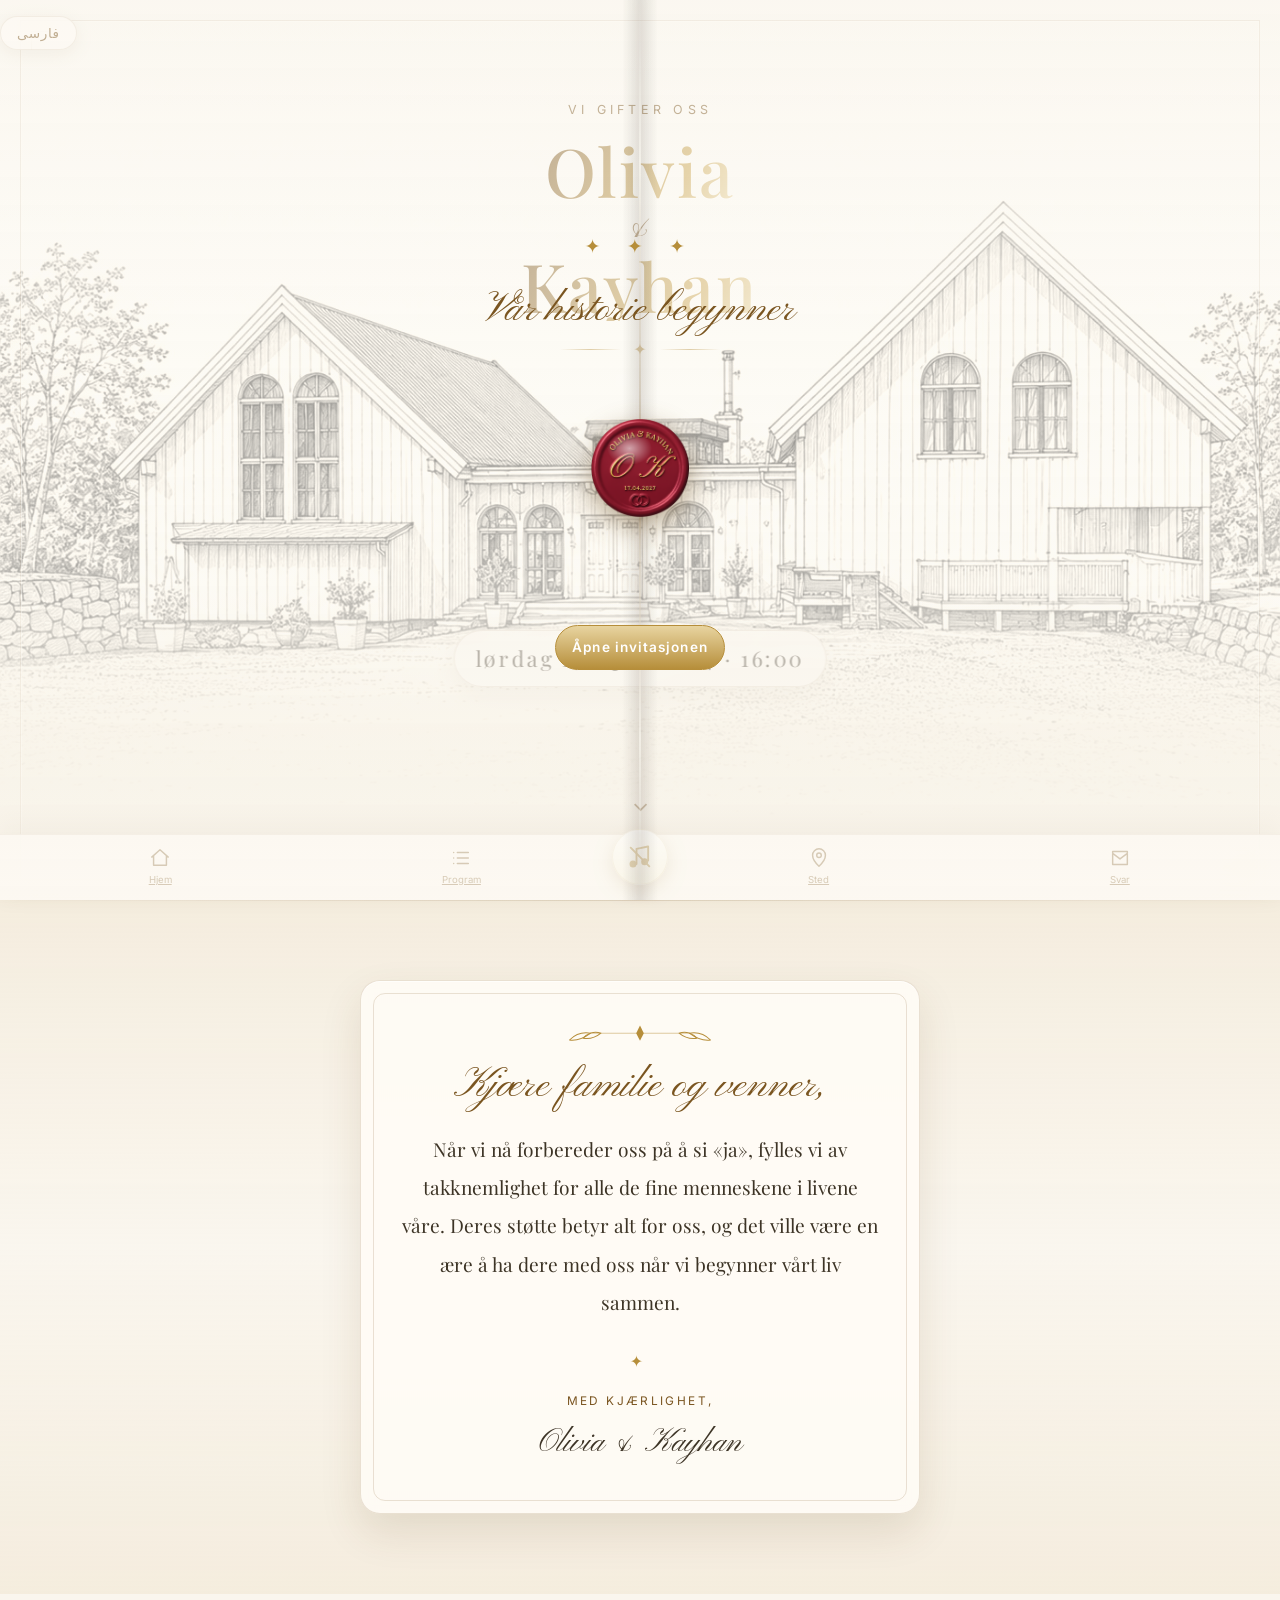
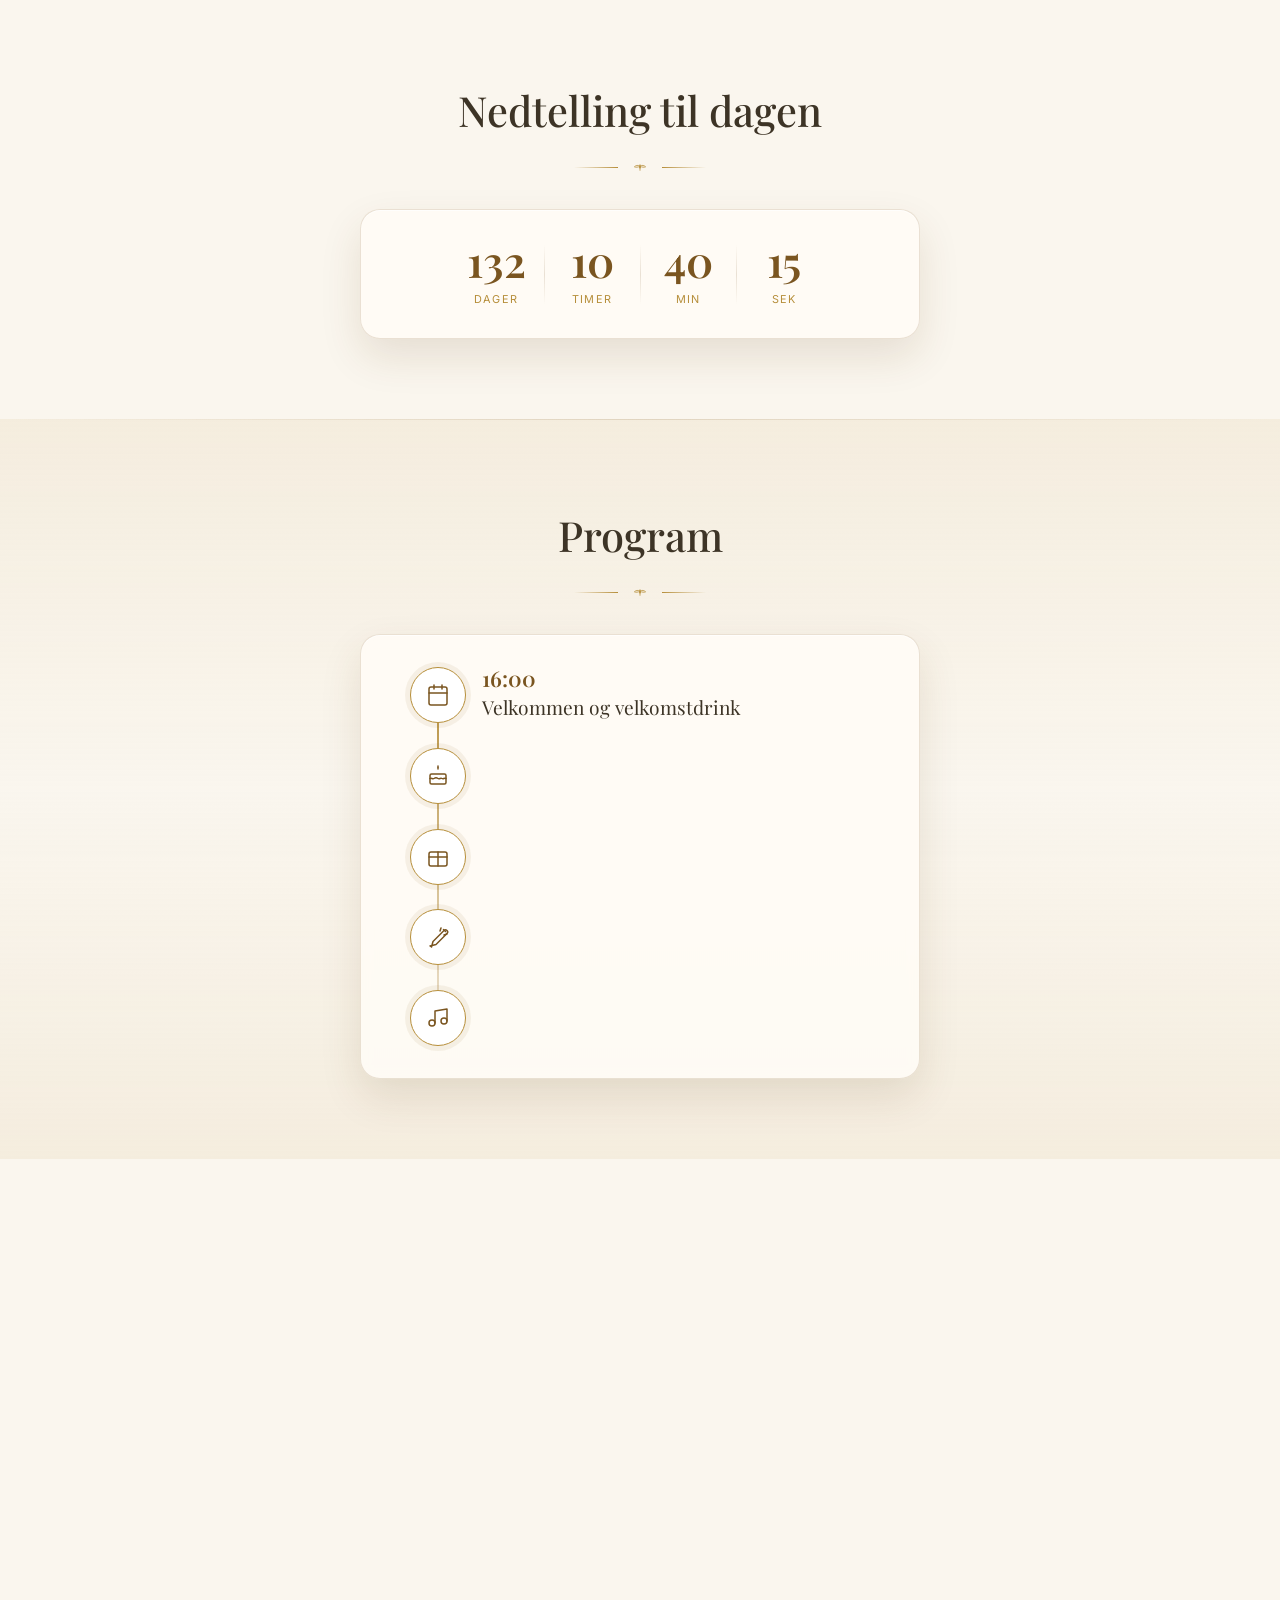
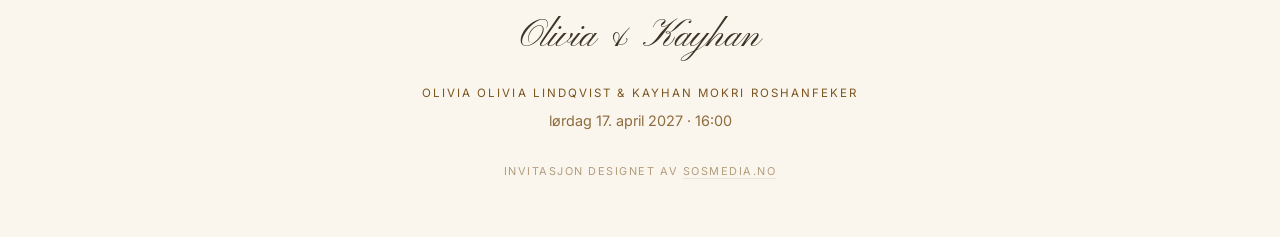
==== commit fe6db98c: "Optimize assets, update seal/date, trim program, tidy config - Compress hero, gallery and wax-seal i" ====
--- a/index.html
+++ b/index.html
@@ -3,8 +3,8 @@
 <head>
 <meta charset="UTF-8">
 <meta name="viewport" content="width=device-width, initial-scale=1.0, viewport-fit=cover">
-<meta name="description" content="Bryllupsinvitasjon — Amanda & Kayhan, 17. april 2027, Kokkeplassen Hisøy">
-<title>Amanda & Kayhan</title>
+<meta name="description" content="Bryllupsinvitasjon — Olivia & Kayhan, 17. april 2027, Kokkeplassen Hisøy">
+<title>Olivia & Kayhan</title>
 
 <link rel="preconnect" href="https://fonts.googleapis.com">
 <link rel="preconnect" href="https://fonts.gstatic.com" crossorigin>
@@ -16,18 +16,18 @@
    no = norsk · fa = persisk (farsi)
    ══════════════════════════════════════════════════════════════════════ */
 const CONFIG = {
-  names: { no: "Amanda & Kayhan", fa: "آماندا و کیهان" },
-  fullNames: { no: "Amanda Olivia Lindqvist  &  Kayhan Mokri Roshanfeker",
+  names: { no: "Olivia & Kayhan", fa: "الیویا و کیهان" },
+  fullNames: { no: "Olivia Olivia Lindqvist  &  Kayhan Mokri Roshanfeker",
                fa: "آماندا اولیویا لیندکوییست  &  کیهان مکری روشن‌فکر" },
 
   // Dato/tid (gregoriansk). Sett riktig klokkeslett for vielsen.
-  date: "2027-04-17T15:00:00",
+  date: "2027-04-17T16:00:00",
   durationHours: 7,
 
   // Bakgrunnsmusikk: "Ordinary" – starter når man åpner invitasjonen.
   musicSrc: "https://pub-4dc8201144ca418fb604349c73e8c724.r2.dev/Alex%20Warren%20-%20Ordinary%20Lyrics.mp3",
   // Bakgrunnsvideo på cover-siden (samme som malen). La stå tom for kun farge.
-  videoSrc: "https://pub-4dc8201144ca418fb604349c73e8c724.r2.dev/IMG_6230%20(1).MP4",
+  videoSrc: "video/cover-doors.mp4",
 
   venue: {
     name: { no: "Kokkeplassen, Hisøy", fa: "کوکه‌پلاسن، هیسوی" },
@@ -35,19 +35,19 @@
     mapsQuery: "Kokkeplassen Hisøy Arendal"
   },
 
-  rsvpEmail: "kayhan.og.camilla@example.com", // ← bytt til ekte e-post før levering
+  rsvpEmail: "oliviaogkayhan@yahoo.com",
   rsvpDeadline: { no: "Vennligst svar innen 1. mars 2027", fa: "لطفاً تا ۱ مارس ۲۰۲۷ پاسخ دهید" },
 
   design: { url: "https://sosmedia.no", brand: "sosmedia.no" },
 
   // Bilder — bytt filnavn her (legg nye filer i img-mappen)
   images: {
-    hero: "img/hero-venue.png",         // hovedbilde øverst
+    hero: "img/hero-venue.jpg",         // hovedbilde øverst
     seal: "img/wax-seal.png",         // vokssegl på cover
     gallery: [
       { src: "img/venue-dining.jpg",    tall: true, pos: "center center" },
       { src: "img/venue-lounge.jpg",    pos: "center center" },
-      { src: "img/couple-1.png",        pos: "center 28%" },
+      { src: "img/couple-1.jpg",        pos: "center 28%" },
       { src: "img/venue-terrace.jpg",   pos: "center center" },
       { src: "img/venue-waterfront.jpg",pos: "center 22%" },
       { src: "img/venue-garden.jpg",    pos: "center center" }
@@ -55,10 +55,11 @@
   },
 
   program: [
-    { time: "15:00", icon: "ceremony", no: "Vielse",              fa: "مراسم عقد" },
-    { time: "16:00", icon: "welcome",  no: "Mottakelse & bobler", fa: "پذیرایی و نوشیدنی" },
-    { time: "18:00", icon: "dinner",   no: "Middag",              fa: "شام" },
-    { time: "20:00", icon: "music",    no: "Fest & dans",         fa: "جشن و رقص" }
+    { time: "16:00",          icon: "welcome",  no: "Velkommen og velkomstdrink", fa: "خوش‌آمدگویی و نوشیدنی خوش‌آمد" },
+    { time: "16:30",          icon: "cake",     no: "Kake og søtt",               fa: "کیک و شیرینی" },
+    { time: "18:00",          icon: "dinner",   no: "Middag",                     fa: "شام" },
+    { time: "21:00",          icon: "celebrate",no: "Let's Celebrate",            fa: "بیایید جشن بگیریم" },
+    { time: "Utover kvelden", icon: "music",    no: "Dans • Bar • Feiring",       fa: "رقص • بار • جشن" }
   ],
 
   t: {
@@ -77,8 +78,6 @@
       directions: "Veibeskrivelse",
       galleryTitle: "Kokkeplassen",
       gallerySub: "Der vi skal feire — et blikk inn i magien",
-      giftTitle: "En liten hilsen",
-      gift: "Deres nærvær er den største gaven. Ønsker dere likevel å gi noe, settes et bidrag til vår felles fremtid stor pris på.",
       closing: "Vi gleder oss til å feire denne dagen sammen med dere.",
       rsvpTitle: "Bekreft din deltakelse",
       fName: "Navn", fGuests: "Antall gjester", fNotes: "Allergier eller annet",
@@ -103,8 +102,6 @@
       directions: "مسیریابی",
       galleryTitle: "کوکه‌پلاسن",
       gallerySub: "جایی که جشن می‌گیریم — نگاهی به زیبایی آن",
-      giftTitle: "یادداشت",
-      gift: "حضور شما بزرگ‌ترین هدیه است. اگر مایل به هدیه‌ای هستید، کمک به آیندهٔ مشترک ما را قدردانی می‌کنیم.",
       closing: "بی‌صبرانه منتظریم این روز را در کنار شما جشن بگیریم.",
       rsvpTitle: "تأیید حضور",
       fName: "نام", fGuests: "تعداد مهمانان", fNotes: "آلرژی یا توضیحات",
@@ -236,12 +233,13 @@
   .hero-frame::before,.hero-frame::after{ content:""; position:absolute; width:18px; height:18px; border-color:var(--gold); border-style:solid; opacity:.55; }
   .hero-frame::before{ top:10px; left:10px; border-width:1px 0 0 1px; }
   .hero-frame::after{ bottom:10px; right:10px; border-width:0 1px 1px 0; }
-  .hero-inner{ position:relative; z-index:3; max-width:34rem; padding:.4rem 1rem 0; margin-top:clamp(1.8rem,5.5vh,3.4rem); }
+  .hero-inner{ position:absolute; z-index:3; max-width:min(80vw,30rem); text-align:center;
+    top:calc(env(safe-area-inset-top) + clamp(4.2rem,12vh,6.2rem)); left:50%; transform:translateX(-50%); padding:0; margin:0; }
   .eyebrow{ font-family:var(--ui); font-size:.78rem; letter-spacing:.34em; text-transform:uppercase; color:var(--gold-deep); margin-bottom:.85rem; }
   html[lang="fa"] .eyebrow{ letter-spacing:.06em; font-size:.95rem; text-transform:none; }
   .names{ display:flex; flex-direction:column; align-items:center; gap:.04em; line-height:1.05; filter:drop-shadow(0 1px 0 rgba(255,255,255,.65)); }
   .name-part{
-    font-family:var(--display); font-weight:500; letter-spacing:.03em; font-size:clamp(2.6rem,10vw,4.4rem);
+    font-family:var(--display); font-weight:500; letter-spacing:.03em; font-size:clamp(2.6rem,9vw,4.2rem);
     background:linear-gradient(115deg, var(--gold-deep) 0%, var(--gold) 48%, #C9A24B 72%, var(--gold-soft) 100%);
     -webkit-background-clip:text; background-clip:text; color:transparent; -webkit-text-fill-color:transparent; }
   html[lang="fa"] .names{ gap:.1em; }
@@ -250,7 +248,7 @@
     font-size:clamp(1.5rem,5.5vw,2.3rem); line-height:1; margin:.1em 0 .06em; font-weight:400; }
   html[lang="fa"] .amp{ font-family:"Gulzar",serif; font-size:clamp(1.2rem,4.5vw,1.8rem); }
   html[lang="fa"] .amp.amp-inline{ display:inline; margin:0; }
-  .hero-divider{ display:flex; align-items:center; gap:.8rem; margin:.9rem auto 0; color:var(--gold); width:min(200px,55vw); }
+  .hero-divider{ display:flex; align-items:center; gap:.8rem; margin:.9rem auto 0; color:var(--gold); width:min(160px,42vw); }
   .hero-divider::before,.hero-divider::after{ content:""; flex:1; height:1px; background:linear-gradient(90deg,transparent,var(--gold),transparent); }
   .hero-date{ position:absolute; left:50%; transform:translateX(-50%); z-index:4; top:clamp(66%,70vh,74%);
     font-family:var(--display); font-size:clamp(.95rem,3.6vw,1.35rem); letter-spacing:.12em; color:var(--espresso);
@@ -269,9 +267,9 @@
     .hero{ min-height:92svh; padding:3.2rem 1rem 3.5rem; }
     .hero-bg{ object-position:center 58%; }
     .hero-frame{ inset:12px; }
-    .hero-inner{ padding:.2rem .5rem 0; margin-top:clamp(1.4rem,4.5vh,2.6rem); }
+    .hero-inner{ max-width:min(88vw,22rem); top:calc(env(safe-area-inset-top) + clamp(3.4rem,10vh,4.4rem)); }
     .name-part{ font-size:clamp(2rem, 12vw, 3.2rem); }
-    .hero-divider{ width:min(180px,65vw); margin-top:.7rem; }
+    .hero-divider{ width:min(130px,50vw); margin-top:.6rem; }
     .hero-date{ top:clamp(62%,66vh,70%); font-size:clamp(.85rem,3.4vw,1.1rem); padding:.45rem 1rem; }
     .scroll-cue{ bottom:60px; font-size:1.25rem; }
     .letter-card{ padding:2rem 1.25rem; }
@@ -287,6 +285,7 @@
   @media (min-width: 721px) and (max-width: 1024px) {
     .wrap{ max-width:600px; }
     #gallery .wrap{ max-width:680px; }
+    .hero-inner{ max-width:min(70vw,28rem); top:calc(env(safe-area-inset-top) + clamp(4.6rem,11vh,6rem)); }
   }
 
   /* ── seksjoner ──────────────────────────────────────── */
@@ -376,10 +375,6 @@
   .gallery img{ display:block; width:100%; height:100%; aspect-ratio:1/1; object-fit:cover; border-radius:15px; border:none; box-shadow:none; }
   .gallery figure.tall{ grid-row:span 2; }
   .gallery figure.tall img{ aspect-ratio:auto; min-height:100%; }
-
-  /* gave */
-  .gift{ padding:1.8rem 1.7rem; text-align:center; font-family:var(--display); font-size:1.12rem; color:var(--espresso); }
-  html[lang="fa"] .gift{ font-family:"Vazirmatn",sans-serif; font-size:1rem; }
 
   /* avslutning */
   .closing{ font-family:var(--script); font-size:clamp(1.7rem,7vw,2.4rem); color:var(--gold-deep); line-height:1.3; max-width:26rem; margin-inline:auto; }
@@ -550,14 +545,6 @@
     </div>
   </section>
 
-  <!-- ░ GAVE / DETALJER ░ -->
-  <section class="alt">
-    <div class="wrap reveal">
-      <h2 class="s-title" id="giftTitle"></h2><div class="s-rule"></div>
-      <div class="card gift" id="giftBody"></div>
-    </div>
-  </section>
-
   <!-- ░ RSVP ░ -->
   <section id="rsvp">
     <div class="wrap reveal">
@@ -612,7 +599,10 @@
     welcome:  '<rect x="3" y="4" width="18" height="18" rx="2" ry="2"></rect><line x1="16" y1="2" x2="16" y2="6"></line><line x1="8" y1="2" x2="8" y2="6"></line><line x1="3" y1="10" x2="21" y2="10"></line>',
     ceremony: '<circle cx="12" cy="12" r="9"></circle><path d="M12 7v5l3 3"></path>',
     dinner:   '<rect x="3" y="7" width="18" height="14" rx="2" ry="2"></rect><path d="M12 7v14"></path><path d="M3 12h18"></path>',
-    music:    '<path d="M9 17V5l12-2v12"></path><circle cx="6" cy="17" r="3"></circle><circle cx="18" cy="15" r="3"></circle>'
+    music:    '<path d="M9 17V5l12-2v12"></path><circle cx="6" cy="17" r="3"></circle><circle cx="18" cy="15" r="3"></circle>',
+    cake:     '<path d="M12 2v3"></path><circle cx="12" cy="3.5" r="0.6" fill="currentColor" stroke="none"></circle><rect x="4" y="10" width="16" height="10" rx="1.5"></rect><path d="M4 14.5c1.5-1 2.5 1 4 0s2.5-1 4 0 2.5-1 4 0 2-1 4 0"></path>',
+    heart:    '<path d="M12 20.5s-7.5-4.6-10-9.3C.4 7.4 2.9 3.5 7 3.5c2.1 0 3.7 1.2 5 3 1.3-1.8 2.9-3 5-3 4.1 0 6.6 3.9 5 7.7-2.5 4.7-10 9.3-10 9.3z"></path>',
+    celebrate:'<path d="M4 21l6-1.5L21 8.5a2.1 2.1 0 0 0-3-3L7 16.5 5.5 22 4 21z"></path><path d="M14 6l1-3"></path><path d="M18 10l3-1"></path><path d="M17.5 4.5l2 2"></path>'
   };
   const icon = k => `<svg viewBox="0 0 24 24" fill="none" stroke="currentColor" stroke-width="1.5" stroke-linecap="round" stroke-linejoin="round">${ICONS[k]||'<circle cx="12" cy="12" r="3"/>'}</svg>`;
 
@@ -717,9 +707,6 @@
     $("galleryTitle").textContent=t.galleryTitle;
     $("gallerySub").textContent=t.gallerySub;
 
-    $("giftTitle").textContent=t.giftTitle;
-    $("giftBody").textContent=t.gift;
-
     $("closingLine").textContent=t.closing;
 
     $("rsvpTitle").textContent=t.rsvpTitle;
@@ -765,7 +752,7 @@
 
   // ── media (lyd + video) ──
   const audio=$("bgAudio"); let playing=false, userPaused=false;
-  if(CONFIG.musicSrc){ audio.src=CONFIG.musicSrc; audio.preload="auto"; audio.load(); }
+  if(CONFIG.musicSrc){ audio.src=CONFIG.musicSrc; audio.preload="none"; }
   const cvL=$("coverVideoL"), cvR=$("coverVideoR");
   if(CONFIG.videoSrc){
     [cvL,cvR].forEach(v=>{ v.src=CONFIG.videoSrc; v.load(); });
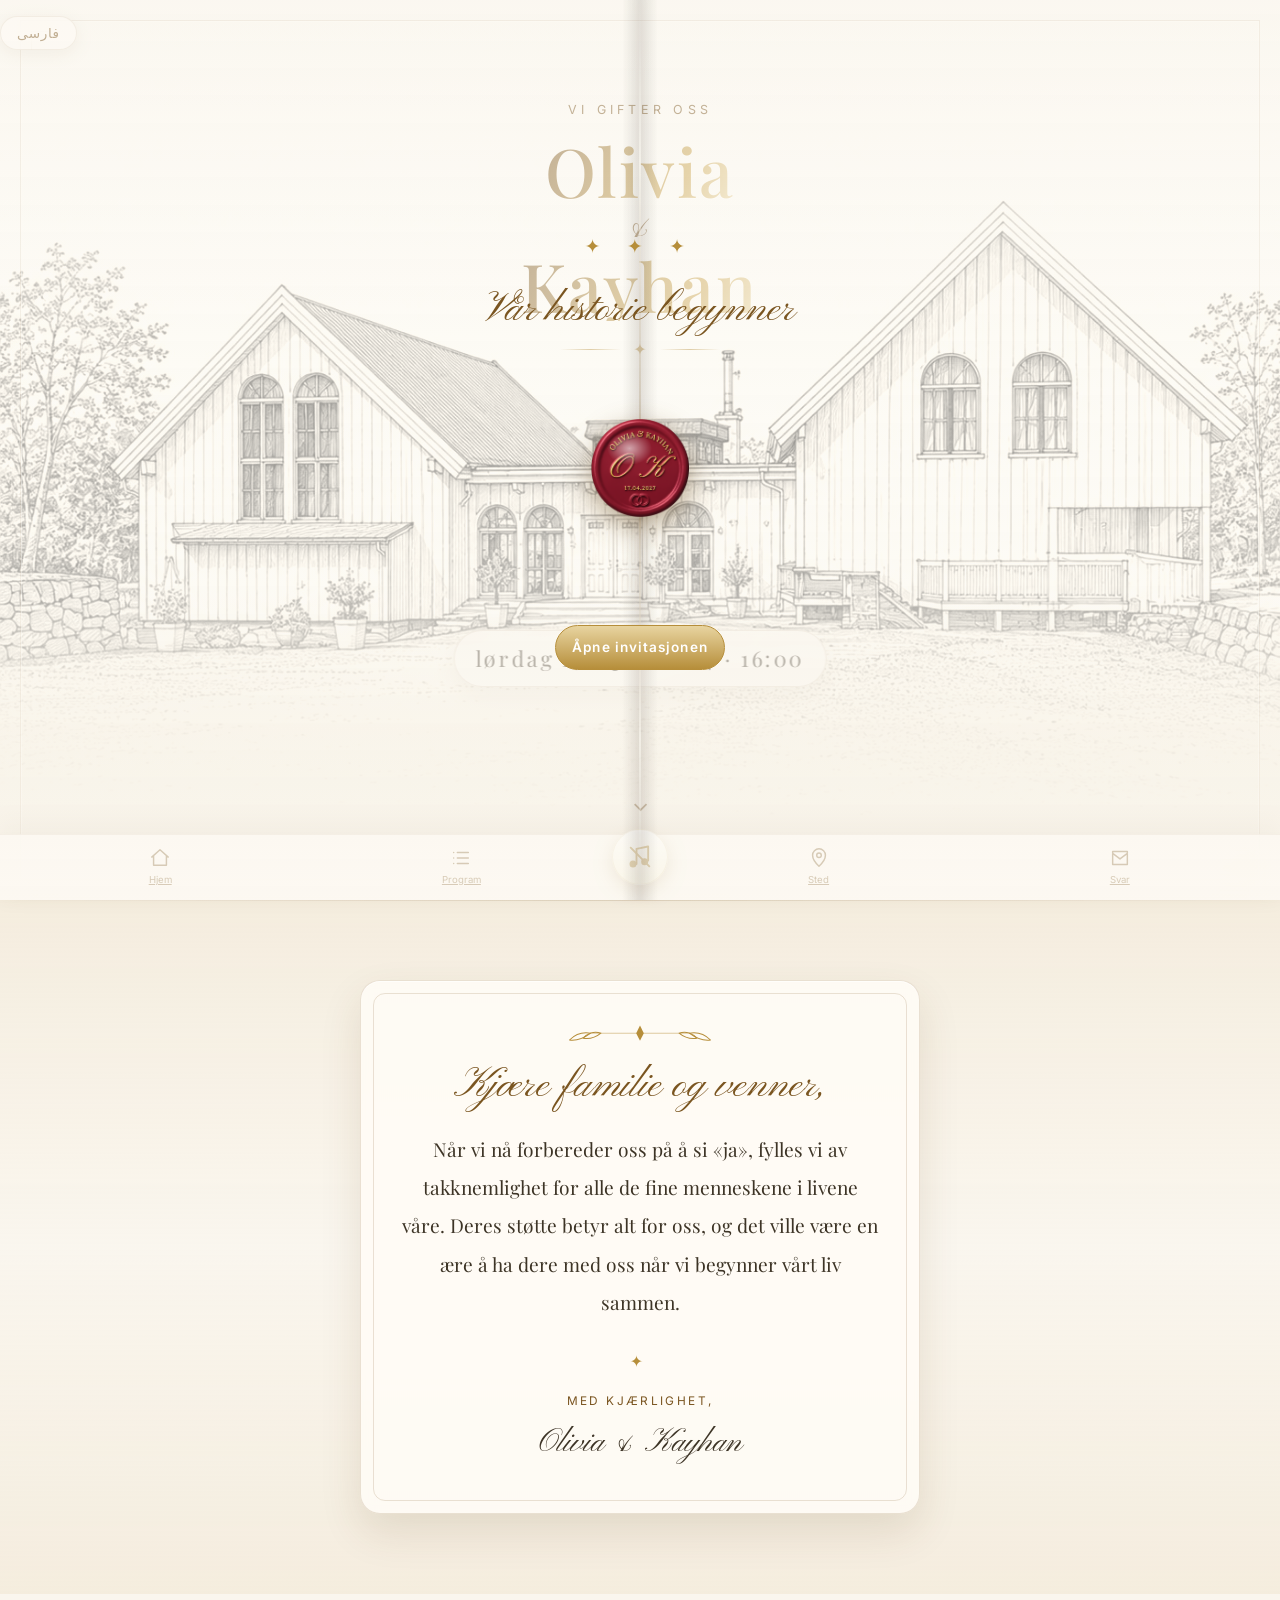
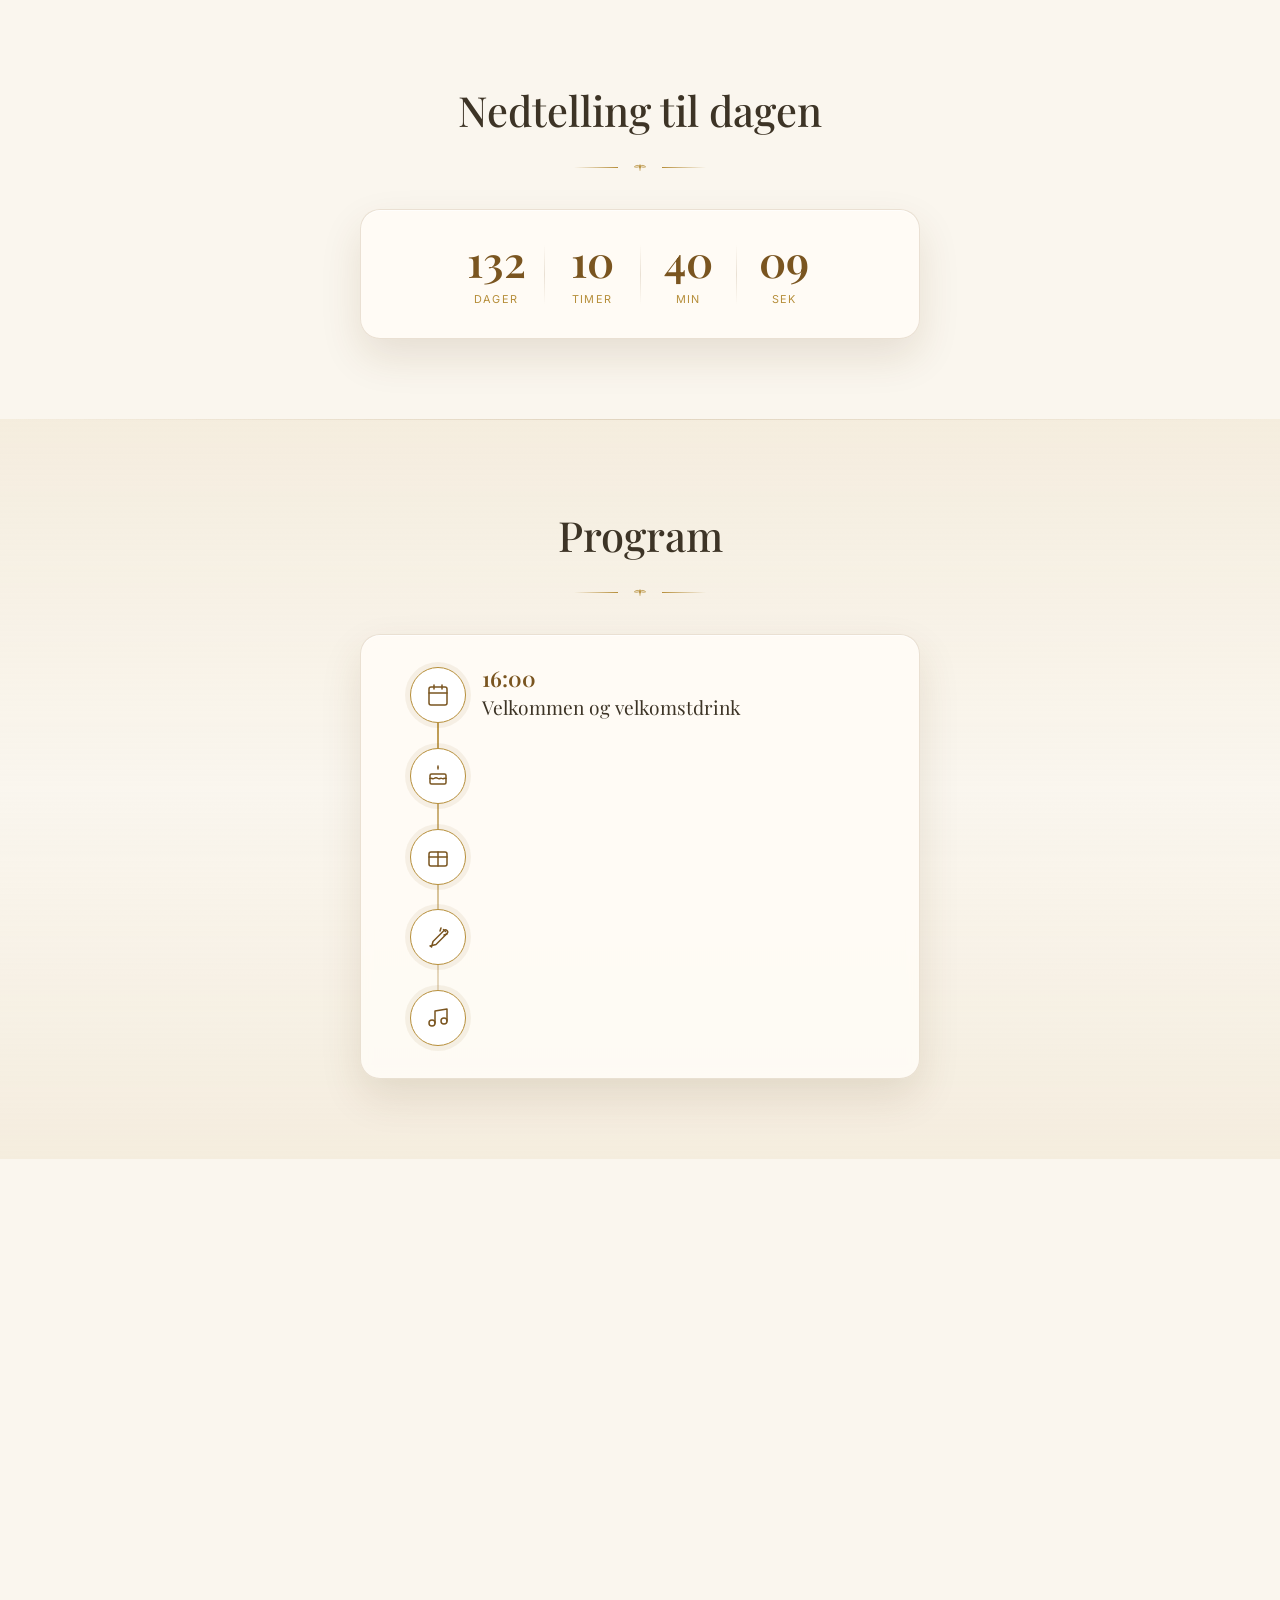
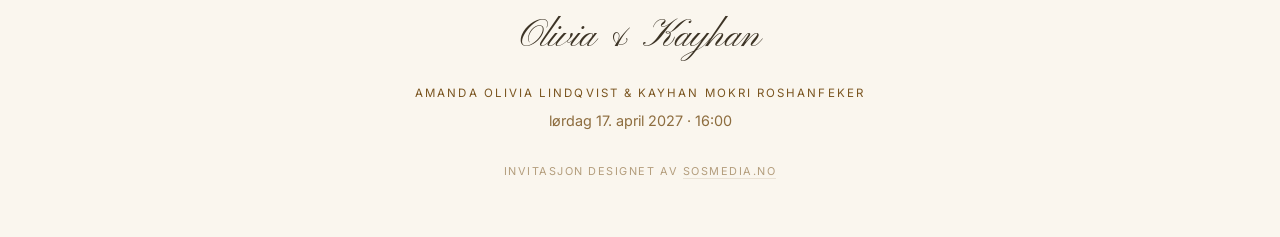
==== commit 90e5dd4c: "Fix full name in footer: Amanda Olivia, not Olivia Olivia" ====
--- a/index.html
+++ b/index.html
@@ -17,7 +17,7 @@
    ══════════════════════════════════════════════════════════════════════ */
 const CONFIG = {
   names: { no: "Olivia & Kayhan", fa: "الیویا و کیهان" },
-  fullNames: { no: "Olivia Olivia Lindqvist  &  Kayhan Mokri Roshanfeker",
+  fullNames: { no: "Amanda Olivia Lindqvist  &  Kayhan Mokri Roshanfeker",
                fa: "آماندا اولیویا لیندکوییست  &  کیهان مکری روشن‌فکر" },
 
   // Dato/tid (gregoriansk). Sett riktig klokkeslett for vielsen.
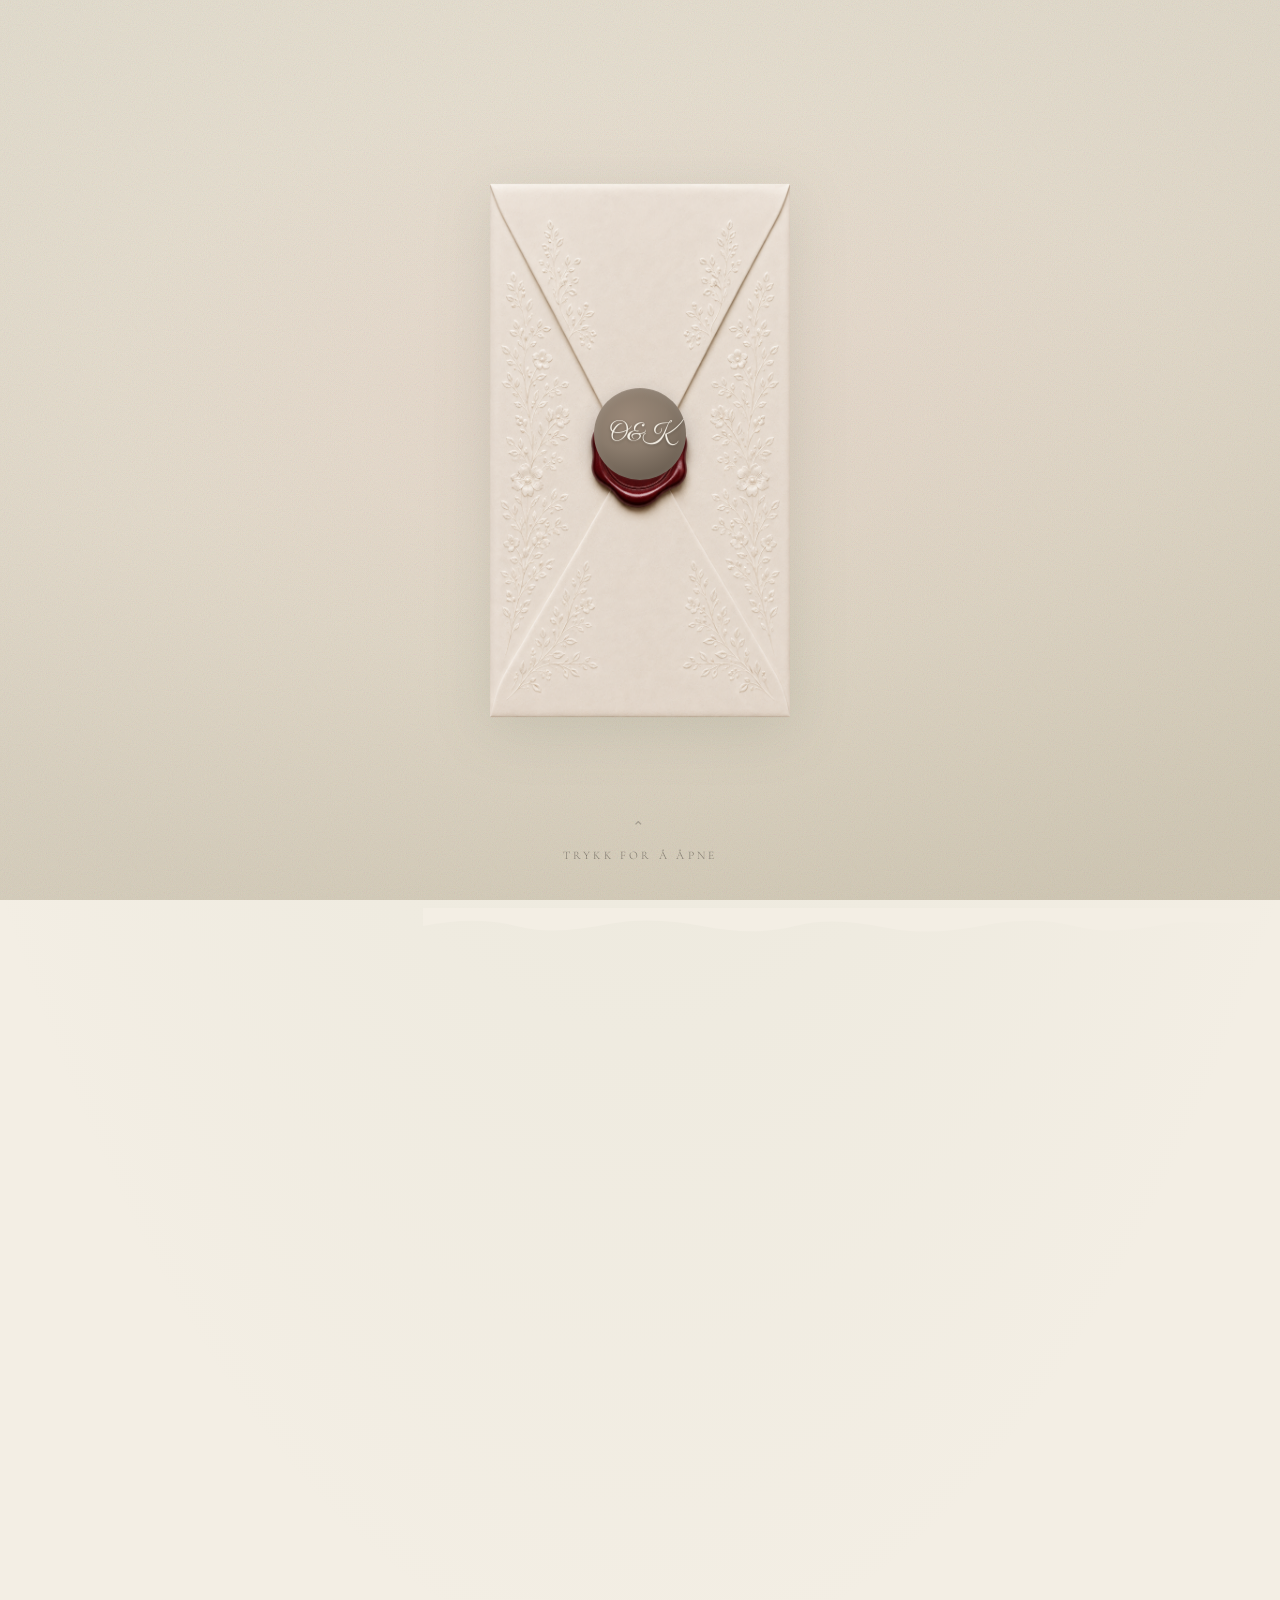
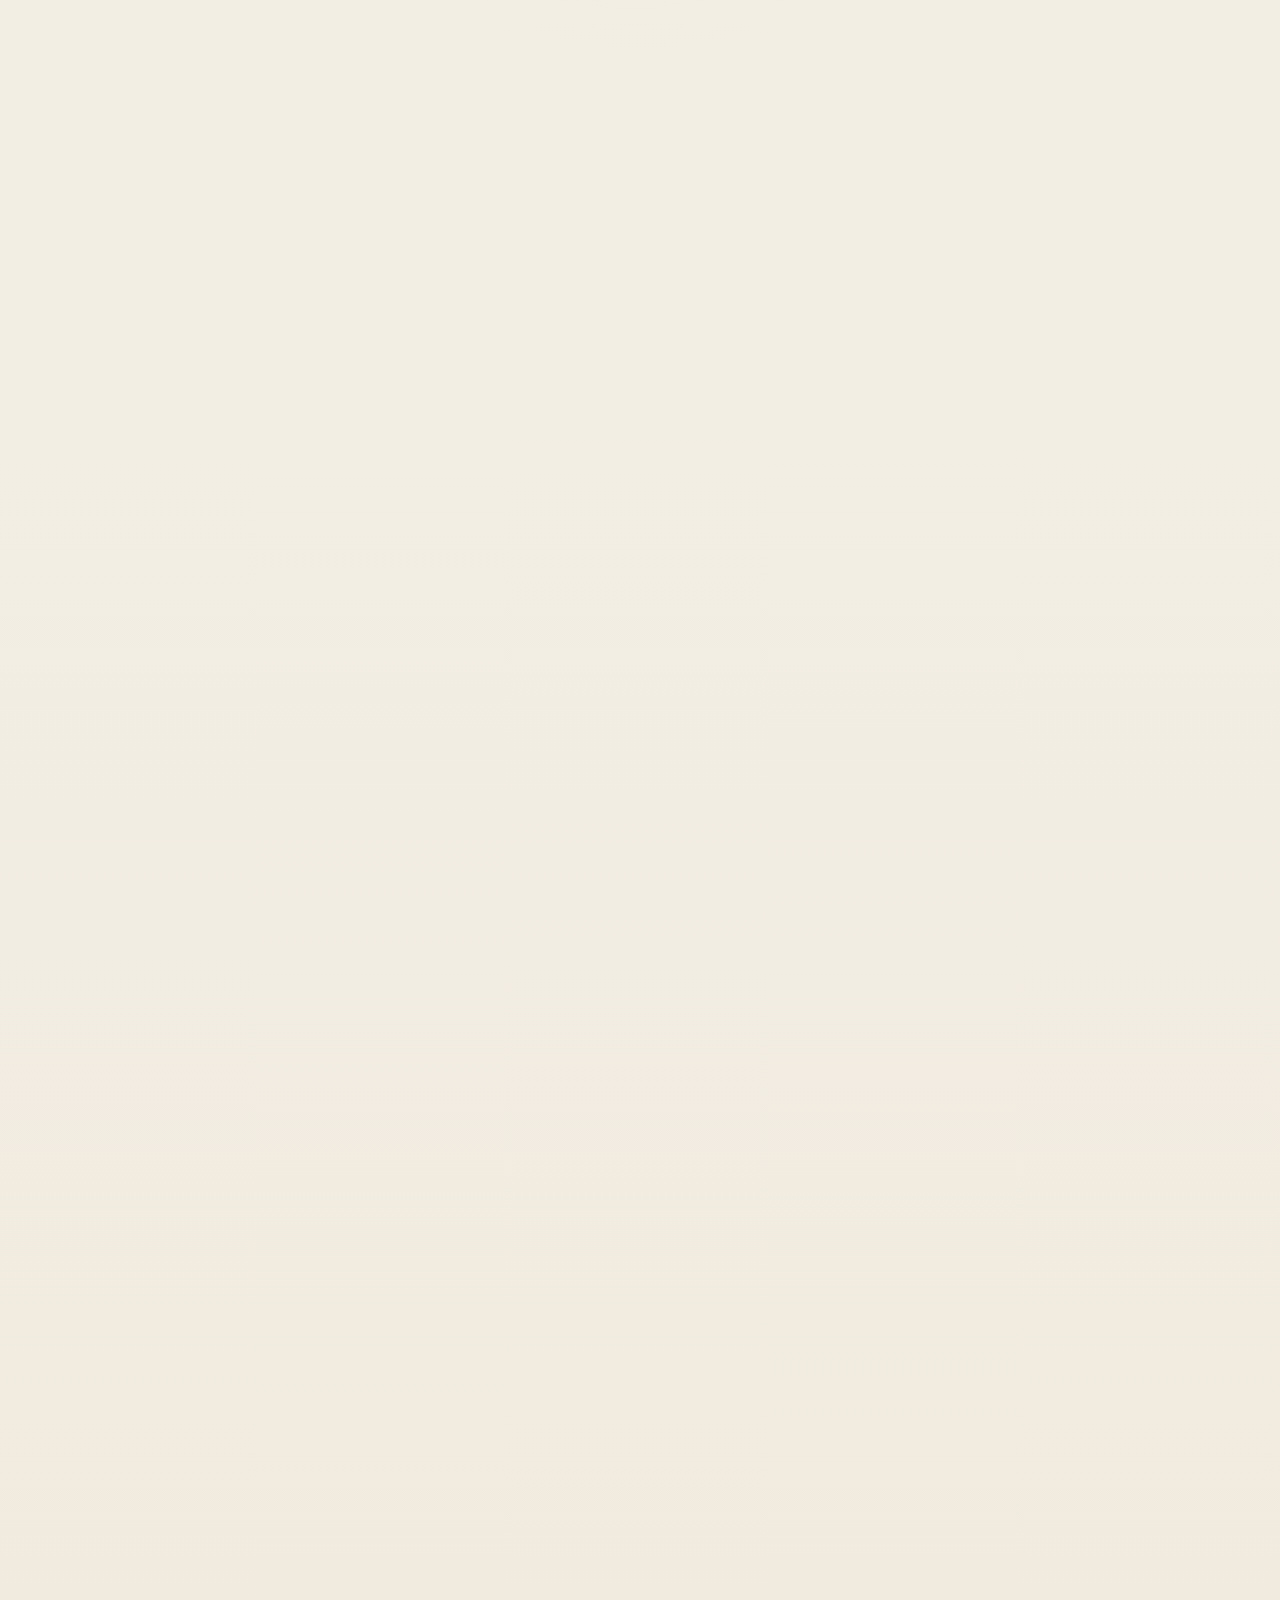
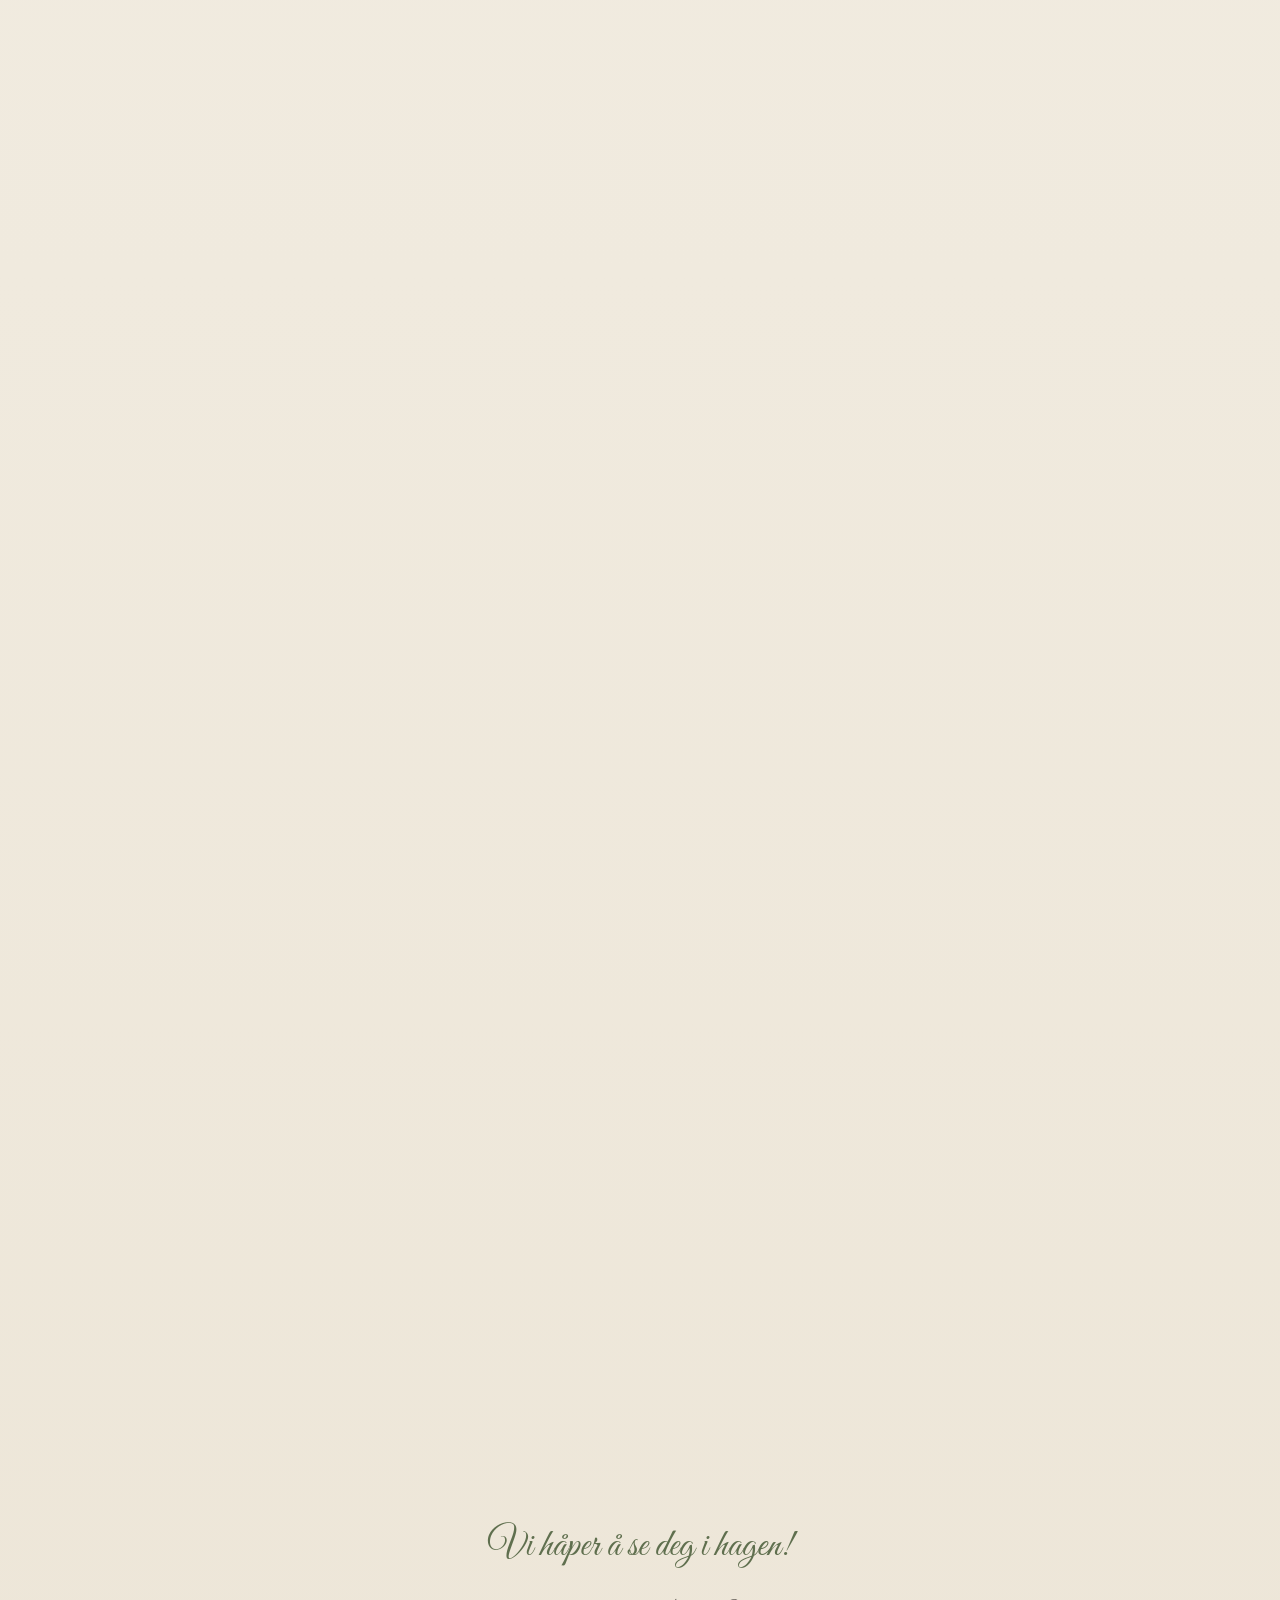
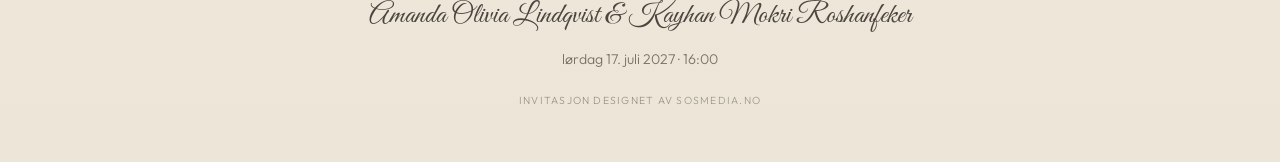
==== commit 18ae7fbc: "Transform invitation into Secret Garden for Bjellandstrand Replace the gold/ivory Kokkeplassen invit" ====
--- a/index.html
+++ b/index.html
@@ -3,108 +3,146 @@
 <head>
 <meta charset="UTF-8">
 <meta name="viewport" content="width=device-width, initial-scale=1.0, viewport-fit=cover">
-<meta name="description" content="Bryllupsinvitasjon — Olivia & Kayhan, 17. april 2027, Kokkeplassen Hisøy">
+<meta name="description" content="Bryllupsinvitasjon — Olivia & Kayhan, 17. juli 2027, Bjellandstrand gård Tromøya">
 <title>Olivia & Kayhan</title>
 
 <link rel="preconnect" href="https://fonts.googleapis.com">
 <link rel="preconnect" href="https://fonts.gstatic.com" crossorigin>
-<link href="https://fonts.googleapis.com/css2?family=Playfair+Display:wght@400;600;700&family=Inter:wght@300;400;500;600&family=Pinyon+Script&family=Gulzar&family=Vazirmatn:wght@400;500;700&display=swap" rel="stylesheet">
+<link href="https://fonts.googleapis.com/css2?family=Cormorant+Garamond:ital,wght@0,400;0,500;0,600;1,400&family=Great+Vibes&family=Outfit:wght@300;400;500&family=Gulzar&family=Vazirmatn:wght@400;500;700&display=swap" rel="stylesheet">
 
 <script>
 /* ══════════════════════════════════════════════════════════════════════
-   ░░  REDIGER HER — ALT INNHOLD LIGGER I DETTE OBJEKTET  ░░
+   ░░  REDIGER HER — Secret Garden · Olivia & Kayhan  ░░
    no = norsk · fa = persisk (farsi)
    ══════════════════════════════════════════════════════════════════════ */
 const CONFIG = {
   names: { no: "Olivia & Kayhan", fa: "الیویا و کیهان" },
-  fullNames: { no: "Amanda Olivia Lindqvist  &  Kayhan Mokri Roshanfeker",
-               fa: "آماندا اولیویا لیندکوییست  &  کیهان مکری روشن‌فکر" },
-
-  // Dato/tid (gregoriansk). Sett riktig klokkeslett for vielsen.
-  date: "2027-04-17T16:00:00",
+  nameFirst: "Olivia",
+  nameSecond: "Kayhan",
+  fullNames: {
+    no: "Amanda Olivia Lindqvist  &  Kayhan Mokri Roshanfeker",
+    fa: "آماندا اولیویا لیندکوییست  &  کیهان مکری روشن‌فکر"
+  },
+  initials: "O&K",
+
+  date: "2027-07-17T16:00:00",
   durationHours: 7,
 
-  // Bakgrunnsmusikk: "Ordinary" – starter når man åpner invitasjonen.
   musicSrc: "https://pub-4dc8201144ca418fb604349c73e8c724.r2.dev/Alex%20Warren%20-%20Ordinary%20Lyrics.mp3",
-  // Bakgrunnsvideo på cover-siden (samme som malen). La stå tom for kun farge.
-  videoSrc: "video/cover-doors.mp4",
+  // Konvolutt-animasjon på cover
+  coverVideo: "https://pub-96ce671efbac4dbfbc89b044c631a913.r2.dev/1782224012851.mp4",
+  // Fontene-video: bytt til "video/fountain.mp4" når din egen animasjon er lastet opp
+  heroVideo: "video/fountain-preview.mp4",
+  heroVideoFallback: "img/venue-courtyard.jpg",
 
   venue: {
-    name: { no: "Kokkeplassen, Hisøy", fa: "کوکه‌پلاسن، هیسوی" },
-    address: "Kokkeplassen, Hisøy, 4817 Arendal",
-    mapsQuery: "Kokkeplassen Hisøy Arendal"
+    name: { no: "Bjellandstrand gård, Tromøya", fa: "بیللاند‌استراند گورد، ترومویا" },
+    address: "Bjellandveien 86, 4818 Færvik",
+    mapsQuery: "Bjellandstrand gård Tromøya Bjellandveien 86"
   },
 
   rsvpEmail: "oliviaogkayhan@yahoo.com",
-  rsvpDeadline: { no: "Vennligst svar innen 1. mars 2027", fa: "لطفاً تا ۱ مارس ۲۰۲۷ پاسخ دهید" },
+  rsvpDeadline: { no: "Vennligst svar innen 1. juni 2027", fa: "لطفاً تا ۱ ژوئن ۲۰۲۷ پاسخ دهید" },
 
   design: { url: "https://sosmedia.no", brand: "sosmedia.no" },
 
-  // Bilder — bytt filnavn her (legg nye filer i img-mappen)
   images: {
-    hero: "img/hero-venue.jpg",         // hovedbilde øverst
-    seal: "img/wax-seal.png",         // vokssegl på cover
+    envelope:         "img/decor/envelope.png",
+    arch:             "img/decor/arch.png",
+    roseLeft:         "img/decor/rose-left.png",
+    roseRight:        "img/decor/rose-right.png",
+    parchment:        "img/decor/parchment.png",
+    mapFrame:         "img/decor/map-frame.png",
+    roseMarker:       "img/decor/rose-marker.png",
+    decorFlourish:    "img/decor/decor-flourish.png",
+    roseBotanical:    "img/decor/rose-botanical.png",
+    hero:             "img/fountain-hero.jpg",
+    heroFallback:     "img/venue-courtyard.jpg",
+    programSprigLeft: "img/decor/left-element_1.png",
+    programSprigRight:"img/decor/right-element_1.png",
+    acommDecor:       "img/decor/acomm-decor.png",
+    programBg:        "img/decor/ChatGPT_Image_May_25.png",
     gallery: [
-      { src: "img/venue-dining.jpg",    tall: true, pos: "center center" },
-      { src: "img/venue-lounge.jpg",    pos: "center center" },
-      { src: "img/couple-1.jpg",        pos: "center 28%" },
-      { src: "img/venue-terrace.jpg",   pos: "center center" },
-      { src: "img/venue-waterfront.jpg",pos: "center 22%" },
-      { src: "img/venue-garden.jpg",    pos: "center center" }
+      { src: "img/venue-courtyard.jpg", tall: false, pos: "center 40%" },
+      { src: "img/venue-garden.jpg",    tall: false, pos: "center center" },
+      { src: "img/couple-1.jpg",        tall: true,  pos: "center 28%" },
+      { src: "img/venue-paths.jpg",     tall: false, pos: "center 35%" },
+      { src: "img/venue-aerial.jpg",    tall: false, pos: "center center" },
+      { src: "img/venue-interior.jpg",  tall: false, pos: "center center" }
     ]
   },
 
   program: [
-    { time: "16:00",          icon: "welcome",  no: "Velkommen og velkomstdrink", fa: "خوش‌آمدگویی و نوشیدنی خوش‌آمد" },
-    { time: "16:30",          icon: "cake",     no: "Kake og søtt",               fa: "کیک و شیرینی" },
-    { time: "18:00",          icon: "dinner",   no: "Middag",                     fa: "شام" },
-    { time: "21:00",          icon: "celebrate",no: "Let's Celebrate",            fa: "بیایید جشن بگیریم" },
-    { time: "Utover kvelden", icon: "music",    no: "Dans • Bar • Feiring",       fa: "رقص • بار • جشن" }
+    { time: "16:00", rose: false, no: "Velkommen og velkomstdrink", fa: "خوش‌آمدگویی و نوشیدنی خوش‌آمد" },
+    { time: "16:30", rose: true,  no: "Vielse i hagen",             fa: "مراسم ازدواج در باغ" },
+    { time: "18:00", rose: false, no: "Middag",                     fa: "شام" },
+    { time: "21:00", rose: false, no: "Let's Celebrate",            fa: "بیایید جشن بگیریم" },
+    { time: "",      rose: false, no: "Dans • Bar • Feiring",       fa: "رقص • بار • جشن", late: true }
   ],
 
   t: {
     no: {
-      eyebrow: "Vi gifter oss",
-      coverSub: "Vår historie begynner",
-      openBtn: "Åpne invitasjonen",
+      coverTap: "Trykk for å åpne",
+      weddingDay: "Bryllupsdagen",
+      scrollDown: "Rull ned",
+      eyebrow: "En hemmelig hage",
+      bismillah: "بِسْمِ اللَّهِ الرَّحْمَٰنِ الرَّحِيمِ",
+      tagline: ["To sjeler", "Én skjebne", "Et liv skrevet med kjærlighet"],
       letterSalut: "Kjære familie og venner,",
-      letter: "Når vi nå forbereder oss på å si «ja», fylles vi av takknemlighet for alle de fine menneskene i livene våre. Deres støtte betyr alt for oss, og det ville være en ære å ha dere med oss når vi begynner vårt liv sammen.",
+      letter: "Når vi nå forbereder oss på å si «ja», fylles vi av takknemlighet for alle de fine menneskene i livene våre. Det ville være en ære å ha dere med oss i den hemmelige hagen på Bjellandstrand gård når vi begynner vårt liv sammen.",
       letterSign: "Med kjærlighet,",
-      cdTitle: "Nedtelling til dagen",
-      cdUnits: ["dager", "timer", "min", "sek"],
+      cdTitle: "Feiringen begynner om",
+      cdUnits: ["Dager", "Timer", "Minutter", "Sekunder"],
       programTitle: "Program",
       venueTitle: "Sted",
       saveDate: "Lagre datoen",
       directions: "Veibeskrivelse",
-      galleryTitle: "Kokkeplassen",
-      gallerySub: "Der vi skal feire — et blikk inn i magien",
-      closing: "Vi gleder oss til å feire denne dagen sammen med dere.",
+      galleryTitle: "Bjellandstrand",
+      gallerySub: "Der vi skal feire — en hemmelig hage ved havet",
+      dressTitle: "Kleskode",
+      dress: "Sommerfin festantrekk. Tenk myke toner i naturen — beige, grønt, rosa og hvitt. Unngå dyp rød og burgunder.",
+      giftTitle: "Gaveønske",
+      gift: "Deres nærvær er den største gaven. Ønsker dere likevel å gi noe, mottar vi det med glede.",
+      closing: "Vi håper å se deg i hagen!",
       rsvpTitle: "Bekreft din deltakelse",
-      fName: "Navn", fGuests: "Antall gjester", fNotes: "Allergier eller annet",
-      yes: "Jeg kommer", noBtn: "Kan dessverre ikke",
+      rsvpIntro: "For å hjelpe oss med å forberede en gledelig feiring, ber vi deg bekrefte din deltakelse.",
+      rsvpOpen: "Trykk for å åpne",
+      fName: "Navn", fGuests: "Antall gjester", fSong: "En sang som får deg til å danse",
+      fChildren: "Barn som deltar", fNotes: "Allergier eller annet",
+      yes: "Kommer gjerne", noBtn: "Kan dessverre ikke",
       send: "Send svar", thanks: "Takk! E-posten din åpnes — trykk send.",
       nav: { home: "Hjem", program: "Program", place: "Sted", rsvp: "Svar", music: "Musikk" },
       toggle: "فارسی",
       designCredit: "Invitasjon designet av"
     },
     fa: {
-      eyebrow: "ما ازدواج می‌کنیم",
-      coverSub: "آغاز ماجرای ما",
-      openBtn: "باز کردن دعوت‌نامه",
+      coverTap: "برای باز کردن لمس کنید",
+      weddingDay: "روز عروسی",
+      scrollDown: "به پایین بروید",
+      eyebrow: "باغی پنهان",
+      bismillah: "بِسْمِ اللَّهِ الرَّحْمَٰنِ الرَّحِيمِ",
+      tagline: ["دو روح", "یک سرنوشت", "زندگی نوشته‌شده با عشق"],
       letterSalut: "خانواده و دوستان عزیز،",
-      letter: "اکنون که برای گفتن «بله» آماده می‌شویم، قلب‌مان سرشار از سپاس برای عزیزانی است که در زندگی ما حضور دارند. حمایت شما برای ما ارزشی بی‌پایان دارد و باعث افتخارمان است که در آغاز زندگی مشترکمان کنار ما باشید.",
+      letter: "اکنون که برای گفتن «بله» آماده می‌شویم، قلب‌مان سرشار از سپاس است. باعث افتخارمان است که در باغ پنهان بیللاند‌استراند در آغاز زندگی مشترکمان کنار ما باشید.",
       letterSign: "با عشق،",
-      cdTitle: "شمارش معکوس",
+      cdTitle: "جشن آغاز می‌شود در",
       cdUnits: ["روز", "ساعت", "دقیقه", "ثانیه"],
       programTitle: "برنامه",
       venueTitle: "محل برگزاری",
       saveDate: "ذخیرهٔ تاریخ",
       directions: "مسیریابی",
-      galleryTitle: "کوکه‌پلاسن",
-      gallerySub: "جایی که جشن می‌گیریم — نگاهی به زیبایی آن",
-      closing: "بی‌صبرانه منتظریم این روز را در کنار شما جشن بگیریم.",
+      galleryTitle: "بیللاند‌استراند",
+      gallerySub: "جایی که جشن می‌گیریم — باغی پنهان در کنار دریا",
+      dressTitle: "کد لباس",
+      dress: "لباس مجلسی تابستانی. رنگ‌های ملایم طبیعت — بژ، سبز، صورتی و سفید. از قرمز تیره و زرشکی پرهیز کنید.",
+      giftTitle: "هدیه",
+      gift: "حضور شما بزرگ‌ترین هدیه است. اگر مایل به دادن هدیه هستید، با خوشحالی می‌پذیریم.",
+      closing: "امیدواریم شما را در باغ ببینیم!",
       rsvpTitle: "تأیید حضور",
-      fName: "نام", fGuests: "تعداد مهمانان", fNotes: "آلرژی یا توضیحات",
+      rsvpIntro: "برای آماده‌سازی جشنی شاد، لطفاً حضور خود را تأیید کنید.",
+      rsvpOpen: "برای باز کردن لمس کنید",
+      fName: "نام", fGuests: "تعداد مهمانان", fSong: "آهنگی که شما را به رقص می‌آورد",
+      fChildren: "کودکان شرکت‌کننده", fNotes: "آلرژی یا توضیحات",
       yes: "حضور دارم", noBtn: "نمی‌توانم بیایم",
       send: "ارسال پاسخ", thanks: "متشکریم! ایمیل شما باز می‌شود — ارسال را بزنید.",
       nav: { home: "خانه", program: "برنامه", place: "محل", rsvp: "پاسخ", music: "موسیقی" },
@@ -118,416 +156,600 @@
 
 <style>
   :root{
-    --ivory:#FAF6EE; --cream:#F2E9D8;
-    --gold:#B68E3A; --gold-deep:#7A5520; --gold-soft:#E8D4A0;
-    --gold-line:rgba(122,85,32,.16); --gold-shadow:rgba(90,60,20,.12); --gold-glow:rgba(143,106,44,.35);
-    --ink:#2A241C; --espresso:#3D3426;
-    --display:"Playfair Display", Georgia, serif;
-    --script:"Pinyon Script", "Playfair Display", cursive;
-    --ui:"Inter", system-ui, sans-serif;
-    --body:"Inter", system-ui, sans-serif;
-  }
-  html[lang="fa"]{ --display:"Vazirmatn", serif; --script:"Gulzar", serif; --ui:"Vazirmatn", sans-serif; --body:"Vazirmatn", sans-serif; }
+    /* Palett: myk beige · dus grønn · myk brun · dus rosa · mørk grå */
+    --beige:#E8DFD0;
+    --beige-light:#F3EEE4;
+    --sage:#A8B59A;
+    --moss:#5F6F4E;
+    --moss-deep:#4A5740;
+    --taupe:#8A7B6C;
+    --blush:#D8B8B4;
+    --blush-deep:#C4A09C;
+    --charcoal:#3A3A3A;
+    --ink:#4A453F;
+    --ink-soft:#5C564E;
+    --ink-muted:#7A7268;
+    --gold:var(--moss);
+    --gold-deep:var(--moss-deep);
+    --gold-mid:var(--taupe);
+    --gold-light:var(--sage);
+    --cream:var(--beige-light);
+    --cream-light:#F7F3EC;
+    --parchment:#E5D9C8;
+    --burgundy:var(--taupe);
+    --burgundy-deep:#6E6154;
+    --display:"Cormorant Garamond", Georgia, serif;
+    --script:"Great Vibes", "Cormorant Garamond", cursive;
+    --body:"Outfit", "Cormorant Garamond", sans-serif;
+    --arabic:"Gulzar", "Vazirmatn", serif;
+    --content-w:340px;
+    --section-x:1.25rem;
+  }
 
   *{ box-sizing:border-box; margin:0; padding:0; }
-  html{ background:var(--ivory); }
-  body{ color:var(--ink); font-family:var(--body); line-height:1.75; -webkit-font-smoothing:antialiased; overflow-x:hidden; padding-bottom:calc(78px + env(safe-area-inset-bottom)); }
+  html{ background:var(--cream); scroll-behavior:smooth;
+    scroll-padding-bottom:calc(64px + env(safe-area-inset-bottom)); }
+  body{ color:var(--ink); font-family:var(--body); line-height:1.75; font-weight:300;
+    -webkit-font-smoothing:antialiased; overflow-x:hidden;
+    padding-bottom:calc(68px + env(safe-area-inset-bottom)); }
   body.locked{ overflow:hidden; height:100svh; }
-  ::selection{ background:var(--gold-soft); color:var(--espresso); }
-
-  .bg{ position:fixed; inset:0; z-index:-2; pointer-events:none;
+  body.locked .nav{ transform:translateY(110%); opacity:0; pointer-events:none; }
+  body.invitation-open .nav{ transform:none; opacity:1; pointer-events:auto;
+    transition:transform .6s ease .8s, opacity .5s ease .8s; }
+  body.fa{ font-family:var(--arabic), var(--body); }
+  body.fa .s-script, body.fa .hero-name, body.fa .hero-amp, body.fa .closing,
+  body.fa .footer-names, body.fa .detail-title, body.fa .modal-title{ font-family:var(--script); }
+  ::selection{ background:rgba(95,111,78,.22); color:var(--ink); }
+  main{ position:relative; z-index:1; background:
+    radial-gradient(ellipse 120% 80% at 50% -10%, rgba(168,181,154,.18), transparent 55%),
+    linear-gradient(180deg, var(--cream) 0%, var(--beige-light) 40%, #EDE6D8 100%); }
+
+  .lang-btn{ position:fixed; top:max(.85rem,env(safe-area-inset-top)); inset-inline-end:1rem;
+    z-index:210; background:rgba(243,238,228,.88); border:1px solid rgba(95,111,78,.22);
+    color:var(--moss-deep); font-family:var(--display); font-size:.72rem; letter-spacing:.08em;
+    padding:.4rem .7rem; border-radius:2px; cursor:pointer; backdrop-filter:blur(8px);
+    transition:opacity .4s ease, transform .3s ease; }
+  body.locked .lang-btn{ opacity:0; pointer-events:none; }
+  body.invitation-open .lang-btn{ opacity:1; transition-delay:.9s; }
+
+  /* ── COVER ─────────────────────────────────────────── */
+  .cover{ --open-lift-delay:.18s; --open-lift-dur:1.15s; --open-video-fade:.72s; --open-video-fade-delay:.22s;
+    position:fixed; inset:0; z-index:200; display:flex; align-items:center; justify-content:center;
     background:
-      radial-gradient(ellipse 90% 55% at 50% -8%, rgba(255,252,244,.95) 0%, transparent 68%),
-      radial-gradient(ellipse 70% 50% at 100% 100%, rgba(232,212,160,.22) 0%, transparent 55%),
-      radial-gradient(ellipse 60% 45% at 0% 85%, rgba(230,215,190,.18) 0%, transparent 50%),
-      linear-gradient(180deg, #FDFBF6 0%, var(--ivory) 38%, var(--cream) 100%); }
-  body::before{ content:""; position:fixed; inset:0; pointer-events:none; z-index:-1; opacity:.35;
-    background-image:url("data:image/svg+xml,%3Csvg xmlns='http://www.w3.org/2000/svg' width='120' height='120' viewBox='0 0 120 120'%3E%3Cfilter id='n'%3E%3CfeTurbulence type='fractalNoise' baseFrequency='.85' numOctaves='4' stitchTiles='stitch'/%3E%3C/filter%3E%3Crect width='120' height='120' filter='url(%23n)' opacity='.55'/%3E%3C/svg%3E");
-    background-size:180px 180px; mix-blend-mode:multiply; }
-  body::after{ content:""; position:fixed; inset:0; pointer-events:none; z-index:-1;
-    background:
-      radial-gradient(ellipse 85% 70% at 50% 50%, transparent 42%, rgba(61,52,38,.05) 100%),
-      url("data:image/svg+xml,%3Csvg xmlns='http://www.w3.org/2000/svg' width='64' height='64' viewBox='0 0 64 64'%3E%3Ccircle cx='32' cy='32' r='.55' fill='%23BFA15E' opacity='.18'/%3E%3C/svg%3E");
-    background-size:auto, 64px 64px; }
-  main{ position:relative; z-index:1; }
-
-  .lang-toggle{ position:fixed; top:max(16px,env(safe-area-inset-top)); inset-inline-end:max(16px,env(safe-area-inset-end)); z-index:60;
-    background:rgba(255,252,246,.78); color:var(--gold-deep); border:1px solid var(--gold-line);
-    padding:.5rem 1rem; border-radius:999px; font-family:var(--body); font-size:.85rem; letter-spacing:.04em; cursor:pointer; transition:.2s;
-    backdrop-filter:blur(10px); -webkit-backdrop-filter:blur(10px); box-shadow:0 4px 18px var(--gold-shadow); }
-  .lang-toggle:hover{ background:#fff; }
-  .lang-toggle:focus-visible{ outline:2px solid var(--gold); outline-offset:2px; }
-
-  /* ── ÅPNINGS-COVER (video-dører) ─────────────────────── */
-  .cover{ position:fixed; inset:0; z-index:100; overflow:hidden;
-    display:flex; flex-direction:column; align-items:center; justify-content:center;
-    gap:1.4rem; padding:2rem; text-align:center; pointer-events:auto; }
-  .cover.open{ pointer-events:none; }
-  .cover-doors{ position:absolute; inset:0; perspective:1400px; perspective-origin:50% 50%; z-index:0; }
-  .cover-door{ position:absolute; top:0; bottom:0; width:50%; overflow:hidden;
-    transform-style:preserve-3d; backface-visibility:hidden;
-    transition:transform 1.35s cubic-bezier(.42,.02,.15,1), filter .8s ease .2s; will-change:transform; }
-  .cover-door-l{ left:0; transform-origin:left center; }
-  .cover-door-r{ right:0; transform-origin:right center; }
-  .cover-door .cover-video{ position:absolute; top:0; height:100%; width:200%; object-fit:cover; }
-  .cover-door-l .cover-video{ left:0; }
-  .cover-door-r .cover-video{ right:0; left:auto; }
-  .cover-door .cover-veil{ position:absolute; inset:0; z-index:1; pointer-events:none;
-    background:linear-gradient(180deg, rgba(251,248,241,.55), rgba(251,248,241,.68)); }
-  .cover-seam{ position:absolute; top:0; bottom:0; left:50%; width:2px; z-index:2; transform:translateX(-50%);
-    background:linear-gradient(180deg, transparent 4%, rgba(255,252,244,.55) 18%, rgba(122,85,32,.22) 50%, rgba(255,252,244,.55) 82%, transparent 96%);
-    box-shadow:0 0 12px rgba(122,85,32,.08); pointer-events:none;
-    transition:opacity .35s ease; }
-  .cover-door-l::after,.cover-door-r::after{ content:""; position:absolute; top:0; bottom:0; width:18px; z-index:3; pointer-events:none;
-    transition:opacity .5s ease; }
-  .cover-door-l::after{ right:0; background:linear-gradient(90deg, transparent, rgba(42,36,28,.12)); }
-  .cover-door-r::after{ left:0; background:linear-gradient(270deg, transparent, rgba(42,36,28,.12)); }
-
-  .cover.doors-open .cover-door-l{ transform:rotateY(-92deg); filter:brightness(.92); }
-  .cover.doors-open .cover-door-r{ transform:rotateY(92deg); filter:brightness(.92); }
-  .cover.doors-open .cover-seam{ opacity:0; }
-
-  .cover-inner{ position:relative; z-index:5; display:flex; flex-direction:column; align-items:center; gap:1.4rem;
-    transition:opacity .5s ease, transform .5s ease; }
-  .cover.doors-open .cover-inner{ opacity:0; transform:scale(.97); pointer-events:none; }
-  .cover-orn{ color:var(--gold); letter-spacing:.55em; font-size:1.2rem; }
-  .cover-sub{ font-family:var(--script); color:var(--gold-deep); font-size:clamp(1.8rem,8vw,2.6rem); line-height:1.2; }
-  html[lang="fa"] .cover-sub{ font-family:"Gulzar",serif; font-size:clamp(1.4rem,6vw,2rem); }
-
-  .cover-seal-wrap{ width:min(300px,76vw); aspect-ratio:4/3; position:relative; margin:.4rem 0; }
-  .seal{ position:absolute; top:46%; left:50%; transform:translate(-50%,-50%); z-index:6; width:98px; height:98px;
-    border:none; background:none; cursor:pointer; padding:0;
-    filter:drop-shadow(0 9px 14px rgba(90,60,15,.45));
-    animation:sealPulse 2.8s ease-in-out infinite;
-    transition:transform .5s cubic-bezier(.2,.8,.2,1), opacity .5s ease, filter .45s ease; }
-  .seal .wax{ position:absolute; inset:0; width:100%; height:100%; object-fit:contain; }
-  .seal .gloss{ position:absolute; top:13%; left:16%; width:46%; height:34%; border-radius:50%;
-    background:radial-gradient(closest-side, rgba(255,255,255,.6), transparent); pointer-events:none; }
+      radial-gradient(ellipse 70% 55% at 50% 42%, rgba(216,184,180,.2), transparent 60%),
+      linear-gradient(165deg, #EDE6D8 0%, var(--beige) 45%, #D9CFBC 100%);
+    cursor:pointer; overflow:hidden;
+    transition:opacity .5s ease .95s, visibility .5s ease .95s, background .55s ease .42s; }
+  .cover::before{ content:""; position:absolute; inset:0; pointer-events:none; opacity:.35;
+    background-image:url("data:image/svg+xml,%3Csvg viewBox='0 0 200 200' xmlns='http://www.w3.org/2000/svg'%3E%3Cfilter id='n'%3E%3CfeTurbulence type='fractalNoise' baseFrequency='.85' numOctaves='4' stitchTiles='stitch'/%3E%3C/filter%3E%3Crect width='100%25' height='100%25' filter='url(%23n)' opacity='.45'/%3E%3C/svg%3E");
+    background-size:180px; mix-blend-mode:multiply; }
+  .cover::after{ content:""; position:absolute; inset:0; pointer-events:none; z-index:1;
+    background:radial-gradient(ellipse 70% 60% at 50% 45%, transparent 30%, rgba(74,87,64,.06) 100%);
+    transition:opacity .55s ease .35s; }
+  .cover.opening{ pointer-events:none; background:transparent; }
+  .cover.opening::before,.cover.opening::after{ opacity:0; }
+  .cover.opening.done{ opacity:0; visibility:hidden; pointer-events:none; }
+
+  .cover-stage{ position:relative; z-index:2; width:min(300px,78vw); will-change:transform,opacity;
+    transform-origin:50% 62%; }
+  .cover-video{ position:absolute; left:50%; top:50%; width:320%; height:320%;
+    transform:translate(-50%,-50%); object-fit:cover; object-position:50% 44%;
+    opacity:.62; filter:saturate(.75) brightness(1.05) sepia(.08) hue-rotate(35deg);
+    z-index:0; pointer-events:none;
+    transition:opacity var(--open-video-fade) ease var(--open-video-fade-delay), filter .45s ease .08s; }
+  .cover.opening .cover-video{ opacity:0; filter:saturate(1.05) brightness(1.1); }
+
+  .envelope-wrap{ position:relative; z-index:1; width:100%; will-change:transform,opacity;
+    transition:transform .35s cubic-bezier(.2,.8,.2,1); animation:envFloat 4s ease-in-out infinite; }
+  @keyframes envFloat{ 0%,100%{transform:translateY(0)} 50%{transform:translateY(-6px)} }
+  .cover.opening .cover-stage{ animation:envOpen var(--open-lift-dur) cubic-bezier(.42,.02,.15,1) var(--open-lift-delay) forwards; }
+  .cover.opening .envelope-wrap{ animation:none; }
+  .cover:not(.opening):hover .cover-stage{ animation:none; transform:scale(1.025) translateY(-4px); }
+  .cover:not(.opening):active .cover-stage{ animation:none; transform:scale(.98); }
+  @keyframes envOpen{
+    0%{ transform:scale(1) translateY(0); opacity:1; }
+    12%{ transform:scale(1.02) translateY(-0.4vh); opacity:1; }
+    38%{ transform:scale(1.06) translateY(-3.5vh) perspective(900px) rotateX(5deg); opacity:1; }
+    68%{ transform:scale(1.12) translateY(-11vh) perspective(900px) rotateX(11deg); opacity:.45; }
+    100%{ transform:scale(1.2) translateY(-20vh) perspective(900px) rotateX(16deg); opacity:0; }
+  }
+  .envelope-img{ width:100%; height:auto; display:block; filter:drop-shadow(0 12px 28px rgba(74,87,64,.14)); }
+
+  .wax-seal{ position:absolute; top:47%; left:50%; transform:translate(-50%,-50%); z-index:5;
+    width:92px; height:92px; border:none; cursor:pointer; padding:0;
+    background:radial-gradient(ellipse 75% 65% at 38% 32%, #9A8878, var(--taupe) 55%, var(--burgundy-deep));
+    border-radius:50%; box-shadow:0 8px 20px rgba(58,58,58,.28), inset 0 2px 8px rgba(255,255,255,.12);
+    animation:sealPulse 2.8s ease-in-out infinite; }
+  .wax-seal .initials{ position:absolute; inset:0; display:grid; place-items:center;
+    font-family:var(--script); font-size:1.55rem; color:var(--beige-light); pointer-events:none;
+    text-shadow:0 1px 3px rgba(0,0,0,.28); }
   @keyframes sealPulse{
-    0%,100%{ filter:drop-shadow(0 9px 14px rgba(90,60,15,.45)); }
-    50%{ filter:drop-shadow(0 11px 18px rgba(90,60,15,.5)) drop-shadow(0 0 12px rgba(224,203,151,.55)); }
-  }
-  .seal:hover{ transform:translate(-50%,-50%) scale(1.05); animation-play-state:paused;
-    filter:drop-shadow(0 13px 20px rgba(90,60,15,.5)) drop-shadow(0 0 14px rgba(224,203,151,.45)); }
-  .seal:focus-visible{ outline:2px solid var(--gold-deep); outline-offset:4px; border-radius:50%; }
-  .seal:active{ transform:translate(-50%,-50%) scale(.93); }
-  .cover.doors-open .seal{ opacity:0; transform:translate(-50%,-50%) scale(1.55) rotate(9deg); animation:none; pointer-events:none; }
-
-  .open-btn{ flex:none; padding:.85rem 2.4rem; margin-top:.4rem; }
-
-  .spark{ position:fixed; z-index:101; color:#E8CE87; pointer-events:none; opacity:0;
-    animation:spark .9s ease-out forwards; }
-  @keyframes spark{ 0%{opacity:1; transform:translate(0,0) scale(.4)} 100%{opacity:0; transform:translate(var(--dx),var(--dy)) scale(1)} }
-
-  .petal{ position:fixed; top:-24px; z-index:40; color:var(--gold); pointer-events:none; opacity:0; animation-name:fall; animation-timing-function:linear; animation-fill-mode:forwards; }
-  @keyframes fall{ 0%{opacity:0; transform:translateY(0) rotate(0)} 12%{opacity:.7} 100%{opacity:0; transform:translateY(108vh) rotate(380deg)} }
-
-  /* ── HERO (sal-bilde) ───────────────────────────────── */
-  .hero{ position:relative; min-height:100svh; display:flex; flex-direction:column; align-items:center; justify-content:flex-start; text-align:center; padding:clamp(3.2rem,9vw,5.5rem) 1.6rem 5rem; overflow:hidden; }
-  .hero-bg{ position:absolute; inset:0; width:100%; height:100%; object-fit:cover; object-position:center 62%; z-index:0; filter:saturate(.15) sepia(.18) contrast(1.04); }
-  .hero-veil{ position:absolute; inset:0; z-index:1;
-    background:
-      linear-gradient(180deg, rgba(250,246,238,.9) 0%, rgba(250,246,238,.5) 16%, rgba(250,246,238,.08) 38%, transparent 52%, rgba(250,246,238,.12) 66%, rgba(242,233,216,.82) 82%, rgba(242,233,216,.94) 100%); }
-  .hero-frame{ position:absolute; inset:20px; z-index:2; border:1px solid var(--gold-line); pointer-events:none;
-    box-shadow:inset 0 0 0 1px rgba(255,252,246,.45); }
-  .hero-frame::before,.hero-frame::after{ content:""; position:absolute; width:18px; height:18px; border-color:var(--gold); border-style:solid; opacity:.55; }
-  .hero-frame::before{ top:10px; left:10px; border-width:1px 0 0 1px; }
-  .hero-frame::after{ bottom:10px; right:10px; border-width:0 1px 1px 0; }
-  .hero-inner{ position:absolute; z-index:3; max-width:min(80vw,30rem); text-align:center;
-    top:calc(env(safe-area-inset-top) + clamp(4.2rem,12vh,6.2rem)); left:50%; transform:translateX(-50%); padding:0; margin:0; }
-  .eyebrow{ font-family:var(--ui); font-size:.78rem; letter-spacing:.34em; text-transform:uppercase; color:var(--gold-deep); margin-bottom:.85rem; }
-  html[lang="fa"] .eyebrow{ letter-spacing:.06em; font-size:.95rem; text-transform:none; }
-  .names{ display:flex; flex-direction:column; align-items:center; gap:.04em; line-height:1.05; filter:drop-shadow(0 1px 0 rgba(255,255,255,.65)); }
-  .name-part{
-    font-family:var(--display); font-weight:500; letter-spacing:.03em; font-size:clamp(2.6rem,9vw,4.2rem);
-    background:linear-gradient(115deg, var(--gold-deep) 0%, var(--gold) 48%, #C9A24B 72%, var(--gold-soft) 100%);
-    -webkit-background-clip:text; background-clip:text; color:transparent; -webkit-text-fill-color:transparent; }
-  html[lang="fa"] .names{ gap:.1em; }
-  html[lang="fa"] .name-part{ font-family:"Gulzar",serif; font-size:clamp(2.2rem,9vw,3.8rem); line-height:1.45; letter-spacing:0; }
-  .amp{ display:block; font-family:var(--script); color:var(--gold-deep); -webkit-text-fill-color:var(--gold-deep);
-    font-size:clamp(1.5rem,5.5vw,2.3rem); line-height:1; margin:.1em 0 .06em; font-weight:400; }
-  html[lang="fa"] .amp{ font-family:"Gulzar",serif; font-size:clamp(1.2rem,4.5vw,1.8rem); }
-  html[lang="fa"] .amp.amp-inline{ display:inline; margin:0; }
-  .hero-divider{ display:flex; align-items:center; gap:.8rem; margin:.9rem auto 0; color:var(--gold); width:min(160px,42vw); }
-  .hero-divider::before,.hero-divider::after{ content:""; flex:1; height:1px; background:linear-gradient(90deg,transparent,var(--gold),transparent); }
-  .hero-date{ position:absolute; left:50%; transform:translateX(-50%); z-index:4; top:clamp(66%,70vh,74%);
-    font-family:var(--display); font-size:clamp(.95rem,3.6vw,1.35rem); letter-spacing:.12em; color:var(--espresso);
-    padding:.55rem 1.3rem; border-radius:999px; white-space:nowrap;
-    background:rgba(250,246,238,.82); border:1px solid var(--gold-line);
-    box-shadow:0 6px 22px rgba(90,60,20,.1); backdrop-filter:blur(6px); -webkit-backdrop-filter:blur(6px); }
-  html[lang="fa"] .hero-date{ letter-spacing:0; white-space:normal; text-align:center; max-width:min(92vw,22rem); }
-  .scroll-cue{ position:absolute; bottom:78px; left:50%; transform:translateX(-50%); z-index:3; color:var(--gold-deep); font-size:1.4rem; text-decoration:none; animation:bob 2s infinite; }
-  @keyframes bob{0%,100%{transform:translateX(-50%) translateY(0)}50%{transform:translateX(-50%) translateY(8px)}}
-
-  @media (max-width: 720px) {
-    .cover{ padding:1.5rem 1rem; gap:1rem; }
-    .cover-seal-wrap{ width:min(280px,88vw); }
-    .seal{ width:88px; height:88px; }
-    .open-btn{ padding:.78rem 1.85rem; font-size:.82rem; }
-    .hero{ min-height:92svh; padding:3.2rem 1rem 3.5rem; }
-    .hero-bg{ object-position:center 58%; }
-    .hero-frame{ inset:12px; }
-    .hero-inner{ max-width:min(88vw,22rem); top:calc(env(safe-area-inset-top) + clamp(3.4rem,10vh,4.4rem)); }
-    .name-part{ font-size:clamp(2rem, 12vw, 3.2rem); }
-    .hero-divider{ width:min(130px,50vw); margin-top:.6rem; }
-    .hero-date{ top:clamp(62%,66vh,70%); font-size:clamp(.85rem,3.4vw,1.1rem); padding:.45rem 1rem; }
-    .scroll-cue{ bottom:60px; font-size:1.25rem; }
-    .letter-card{ padding:2rem 1.25rem; }
-    .letter-orn svg{ width:140px; }
-    .rsvp-card{ padding:1.4rem 1.1rem; }
+    0%,100%{ box-shadow:0 8px 20px rgba(58,58,58,.28); }
+    50%{ box-shadow:0 10px 26px rgba(58,58,58,.35), 0 0 16px rgba(168,181,154,.3); }
+  }
+  .cover.opening .wax-seal{ animation:sealBreak .5s cubic-bezier(.2,.8,.2,1) forwards; }
+  @keyframes sealBreak{
+    0%{ transform:translate(-50%,-50%) scale(1); opacity:1; }
+    40%{ transform:translate(-50%,-50%) scale(1.2); opacity:.85; }
+    100%{ transform:translate(-50%,-50%) scale(1.7) rotate(12deg); opacity:0; }
+  }
+
+  .cover-hint{ position:absolute; bottom:max(2.2rem,env(safe-area-inset-bottom)); left:50%; transform:translateX(-50%);
+    z-index:3; text-align:center; color:rgba(74,69,63,.62); font-family:var(--display); font-size:.72rem;
+    letter-spacing:.28em; text-transform:uppercase; animation:hintPulse 2.5s ease-in-out infinite;
+    transition:opacity .4s ease; }
+  .cover.opening .cover-hint{ opacity:0; animation:none; }
+  @keyframes hintPulse{ 0%,100%{opacity:.65} 50%{opacity:1} }
+  .cover-hint::before{ content:"⌃"; display:block; font-size:.95rem; margin-bottom:.25rem; opacity:.55; }
+
+  .spark{ position:fixed; z-index:201; color:var(--sage); pointer-events:none; opacity:0;
+    animation:spark .85s ease-out forwards; }
+  @keyframes spark{ 0%{opacity:1;transform:translate(0,0) scale(.35)} 100%{opacity:0;transform:translate(var(--dx),var(--dy)) scale(1)} }
+
+  .petal{ position:fixed; top:-20px; z-index:40; color:var(--blush-deep); pointer-events:none; opacity:0;
+    animation:fall linear forwards; }
+  @keyframes fall{ 0%{opacity:0;transform:translateY(0) rotate(0)} 10%{opacity:.7} 100%{opacity:0;transform:translateY(105vh) rotate(360deg)} }
+
+  .open-flash{ position:fixed; inset:0; z-index:199; pointer-events:none; opacity:0;
+    background:radial-gradient(circle at 50% 48%, rgba(243,238,228,.9) 0%, rgba(243,238,228,.4) 40%, transparent 70%); }
+  .open-flash.on{ animation:openFlash .9s ease forwards; }
+  @keyframes openFlash{ 0%{opacity:0} 25%{opacity:.85} 100%{opacity:0} }
+
+  /* ── HERO + FONTENE ───────────────────────────────── */
+  .hero{ --hero-w:min(100%,480px); position:relative; min-height:100svh; min-height:100dvh;
+    overflow:hidden; background:var(--cream); }
+
+  .hero-media{ position:absolute; top:0; bottom:0; left:50%; transform:translateX(-50%);
+    width:var(--hero-w); z-index:0; overflow:hidden; }
+  .hero-motion{ position:absolute; inset:0; opacity:0; transform:scale(1.06);
+    transition:opacity 1.2s ease .45s, transform 10s ease .45s; }
+  body.invitation-open .hero-motion{ opacity:1; transform:scale(1); }
+
+  .hero-video,.hero-bg{ position:absolute; inset:0; width:100%; height:100%; object-fit:cover; object-position:50% 42%; }
+  .hero-bg{ z-index:0; }
+  .hero-video{ z-index:1; }
+
+  .no-video .hero-video{ display:none; }
+
+  /* CSS-fontene (synlig når video mangler / som lag) */
+  .fountain{ position:absolute; left:50%; bottom:18%; transform:translateX(-50%);
+    width:min(160px,42%); height:42%; z-index:2; pointer-events:none; opacity:0;
+    transition:opacity 1.2s ease .9s; }
+  body.invitation-open .fountain{ opacity:.92; }
+  body.has-hero-video .fountain{ opacity:0; }
+  .fountain-basin{ position:absolute; bottom:0; left:50%; transform:translateX(-50%);
+    width:88%; height:14%; border-radius:50%;
+    background:radial-gradient(ellipse at 50% 30%, rgba(232,223,208,.85), rgba(95,111,78,.35));
+    box-shadow:0 4px 16px rgba(58,58,58,.12); }
+  .fountain-tier{ position:absolute; left:50%; transform:translateX(-50%);
+    border-radius:50%; background:linear-gradient(180deg, #D9CFBC, #C4B8A4);
+    box-shadow:inset 0 2px 4px rgba(255,255,255,.35), 0 2px 8px rgba(58,58,58,.1); }
+  .fountain-tier.t1{ bottom:12%; width:62%; height:10%; }
+  .fountain-tier.t2{ bottom:28%; width:38%; height:8%; }
+  .fountain-tier.t3{ bottom:42%; width:18%; height:6%; }
+  .fountain-spout{ position:absolute; left:50%; bottom:48%; transform:translateX(-50%);
+    width:6px; height:18%; border-radius:3px;
+    background:linear-gradient(180deg, #B8C4AE, #8A7B6C); }
+  .fountain-jet{ position:absolute; left:50%; bottom:64%; width:3px; height:22%;
+    transform:translateX(-50%); border-radius:2px;
+    background:linear-gradient(180deg, rgba(232,223,208,.15), rgba(168,181,154,.55), rgba(232,223,208,.8));
+    animation:jetPulse 1.8s ease-in-out infinite; transform-origin:bottom center; }
+  .fountain-jet.j2{ left:42%; height:16%; animation-delay:.25s; }
+  .fountain-jet.j3{ left:58%; height:16%; animation-delay:.4s; }
+  @keyframes jetPulse{ 0%,100%{ transform:translateX(-50%) scaleY(.85); opacity:.65 }
+    50%{ transform:translateX(-50%) scaleY(1.08); opacity:1 } }
+  .fountain-drop{ position:absolute; width:4px; height:4px; border-radius:50%;
+    background:rgba(232,223,208,.75); animation:dropFall 2.2s linear infinite; opacity:0; }
+  .fountain-drop:nth-child(1){ left:48%; animation-delay:0s; }
+  .fountain-drop:nth-child(2){ left:52%; animation-delay:.4s; }
+  .fountain-drop:nth-child(3){ left:45%; animation-delay:.8s; }
+  .fountain-drop:nth-child(4){ left:55%; animation-delay:1.1s; }
+  .fountain-drop:nth-child(5){ left:50%; animation-delay:1.5s; }
+  @keyframes dropFall{
+    0%{ top:38%; opacity:0; transform:scale(.6) }
+    15%{ opacity:.85 }
+    100%{ top:78%; opacity:0; transform:scale(1.1) }
+  }
+
+  .hero-roses{ position:absolute; inset:0; z-index:3; pointer-events:none; }
+  .hero-roses img{ position:absolute; height:auto; opacity:0;
+    transform:translateY(6px); transition:opacity .85s ease, transform .85s cubic-bezier(.2,.8,.2,1); }
+  #roseLeft{ left:7%; bottom:25.5%; width:29%; max-width:140px; transform-origin:left bottom; }
+  #roseRight{ right:5.5%; bottom:24%; width:30%; max-width:144px;
+    transform:scaleX(-1) translateY(6px); transform-origin:right bottom; }
+  body.invitation-open #roseLeft{ opacity:1; transform:none; transition-delay:.75s; }
+  body.invitation-open #roseRight{ opacity:1; transform:scaleX(-1); transition-delay:.88s; }
+
+  .hero-veil{ position:absolute; inset:0; z-index:4; pointer-events:none;
+    background:linear-gradient(180deg, rgba(243,238,228,.4) 0%, transparent 22%, transparent 62%,
+      rgba(243,238,228,.45) 82%, var(--cream) 97%); }
+
+  .hero-arch{ position:absolute; top:0; left:50%; transform:translateX(-50%); width:var(--hero-w); z-index:5;
+    pointer-events:none; line-height:0; overflow:hidden; }
+  .hero-arch img{ width:100%; height:auto; display:block; clip-path:inset(12% 0 0 0); margin-top:-12%;
+    filter:sepia(.15) hue-rotate(45deg) saturate(.85); }
+
+  .hero-stage{ position:absolute; inset:0; left:50%; transform:translateX(-50%); width:var(--hero-w);
+    z-index:6; pointer-events:none; }
+
+  .hero-content{ position:absolute; top:38%; left:50%; transform:translate(-50%,-50%);
+    width:min(78vw,290px); text-align:center; padding:0 .25rem; }
+  .hero-label{ font-family:var(--display); font-size:.7rem; letter-spacing:.32em; text-transform:uppercase;
+    color:var(--ink-muted); margin-bottom:.2rem; opacity:0; }
+  .hero-date-short{ font-family:var(--display); font-size:clamp(.92rem,3vw,1.1rem);
+    color:var(--ink); letter-spacing:.12em; margin-bottom:.55rem; opacity:0; }
+  body.invitation-open .hero-label{ animation:fadeUp .7s ease .55s forwards; }
+  body.invitation-open .hero-date-short{ animation:fadeUp .7s ease .68s forwards; }
+
+  .hero-names{ display:flex; flex-direction:column; align-items:center; gap:0; line-height:1.02; }
+  .hero-name,.hero-amp{ font-family:var(--script); color:var(--moss); opacity:0; transform:translateY(16px);
+    text-shadow:0 2px 18px rgba(243,238,228,.55); }
+  .hero-name{ font-size:clamp(2.35rem,10.5vw,3.6rem); }
+  .hero-amp{ font-size:clamp(1.25rem,4.5vw,1.8rem); color:var(--taupe); margin:.04em 0; }
+  body.invitation-open .hero-name:nth-child(1){ animation:fadeUp .85s ease .82s forwards; }
+  body.invitation-open .hero-amp{ animation:fadeUp .85s ease .98s forwards; }
+  body.invitation-open .hero-name:nth-child(3){ animation:fadeUp .85s ease 1.14s forwards; }
+  @keyframes fadeUp{ to{ opacity:1; transform:none; } }
+
+  .scroll-cue{ position:absolute; bottom:calc(14.5% + 58px); left:50%; transform:translateX(-50%);
+    z-index:6; color:var(--ink-muted); font-family:var(--display); font-size:.62rem;
+    letter-spacing:.24em; text-transform:uppercase; text-decoration:none; opacity:0; pointer-events:auto; }
+  body.invitation-open .scroll-cue{ animation:fadeUpCenter .7s ease 1.35s forwards, bob 2.2s ease 2s infinite; }
+  @keyframes fadeUpCenter{ to{ opacity:1; transform:translateX(-50%); } }
+  @keyframes bob{ 0%,100%{transform:translateX(-50%) translateY(0)} 50%{transform:translateX(-50%) translateY(5px)} }
+  .scroll-cue::after{ content:"⌄"; display:block; font-size:1rem; margin-top:.15rem; }
+
+  .torn-top,.torn-bottom{ position:relative; height:28px; width:100%; z-index:6; pointer-events:none; }
+  .hero > .torn-bottom{ position:absolute; bottom:0; left:0; right:0; }
+  .torn-top{ margin-bottom:-1px;
+    background:url("data:image/svg+xml,%3Csvg xmlns='http://www.w3.org/2000/svg' viewBox='0 0 1200 28' preserveAspectRatio='none'%3E%3Cpath d='M0 0h1200v12c-30 8-60-2-90 4s-60 10-90 2-60-6-90 0-60 8-90 2-60-10-90-2-60 6-90 0-60-8-90-2-60 10-90 2-60-6-90 0V0z' fill='%23F3EEE4'/%3E%3C/svg%3E") center/100% 100% no-repeat; }
+  .torn-bottom{
+    background:url("data:image/svg+xml,%3Csvg xmlns='http://www.w3.org/2000/svg' viewBox='0 0 1200 28' preserveAspectRatio='none'%3E%3Cpath d='M0 28V16c30-8 60 2 90-4s60-10 90-2 60 6 90 0 60-8 90-2 60 10 90 2 60-6 90 0 60 8 90 2 60-10 90-2 60 6 90 0V28z' fill='%23F3EEE4'/%3E%3C/svg%3E") center/100% 100% no-repeat; }
+
+  section{ padding-left:var(--section-x); padding-right:var(--section-x); position:relative;
+    scroll-margin-bottom:calc(62px + env(safe-area-inset-bottom)); }
+  .wrap{ max-width:var(--content-w); margin-inline:auto; }
+  .s-script{ font-family:var(--script); font-size:clamp(1.75rem,5.2vw,2.3rem); color:var(--moss);
+    text-align:center; line-height:1.3; }
+
+  .s-flourish{ display:flex; justify-content:center; margin:.45rem auto 1.15rem; }
+  .s-flourish img{ width:min(140px,44vw); height:auto; opacity:0; filter:sepia(.2) hue-rotate(50deg) saturate(.8); }
+
+  .intro{ text-align:center; padding-top:.6rem; padding-bottom:1.6rem; margin-top:-2px; }
+  .intro-rose{ width:min(120px,36vw); height:auto; margin:0 auto 1rem; display:block; opacity:0;
+    filter:drop-shadow(0 4px 12px rgba(95,111,78,.12)); }
+  .reveal.in .intro-rose{ animation:flourishIn .9s ease .1s both; }
+  .bismillah{ font-family:var(--arabic); font-size:clamp(1.6rem,5.5vw,2.2rem); font-weight:600;
+    color:var(--ink); line-height:1.55; letter-spacing:.015em; margin-bottom:1.2rem; direction:rtl; }
+  .tagline{ margin:1rem 0 1.5rem; }
+  .tagline p{ font-family:var(--script); font-size:clamp(1.45rem,4.8vw,1.95rem); color:var(--moss); line-height:1.55;
+    opacity:0; transform:translateY(14px); }
+  .reveal.in .tagline p{ animation:fadeUp .65s ease forwards; }
+  .reveal.in .tagline p:nth-child(1){ animation-delay:.12s; }
+  .reveal.in .tagline p:nth-child(2){ animation-delay:.28s; }
+  .reveal.in .tagline p:nth-child(3){ animation-delay:.44s; }
+  .letter-salut{ font-family:var(--display); font-size:1.08rem; color:var(--ink); font-style:italic; margin-bottom:.7rem; }
+  .letter-body{ font-size:.98rem; color:var(--ink-soft); max-width:24rem; margin-inline:auto; line-height:1.9; }
+  .letter-sign{ margin-top:1.1rem; font-family:var(--display); font-style:italic; color:var(--ink-muted); font-size:.92rem; }
+  .letter-names{ font-family:var(--script); font-size:1.55rem; color:var(--moss); margin-top:.2rem; }
+
+  .parch-panel{ position:relative; background:var(--cream-light); padding:2rem 1.35rem 1.85rem; margin:0 auto;
+    max-width:var(--content-w); width:100%;
+    box-shadow:0 4px 28px rgba(74,69,63,.07), inset 0 1px 0 rgba(255,255,255,.5);
+    border:1px solid rgba(95,111,78,.12); border-radius:2px; }
+  .parch-panel::before{ content:""; position:absolute; inset:0; opacity:.12; pointer-events:none; border-radius:inherit;
+    background:url("img/decor/parchment.png") center 55% / 95% auto no-repeat; mix-blend-mode:multiply; }
+  .parch-panel .inner{ position:relative; z-index:1; }
+
+  #countdown{ text-align:center; padding-top:1.8rem; padding-bottom:2.2rem; }
+  #countdown .s-script{ margin-bottom:.85rem; }
+  .cd-row{ display:flex; justify-content:center; align-items:baseline; gap:.1rem; flex-wrap:nowrap; margin-top:0; }
+  .cd-unit{ text-align:center; min-width:54px; }
+  .cd-num{ font-family:var(--display); font-size:clamp(1.75rem,8vw,2.55rem); font-weight:500; color:var(--moss); line-height:1;
+    transition:transform .25s ease; }
+  .cd-num.tick{ animation:digitPop .35s ease; }
+  @keyframes digitPop{ 0%{transform:scale(1)} 40%{transform:scale(1.08)} 100%{transform:scale(1)} }
+  .cd-label{ font-family:var(--display); font-size:.62rem; letter-spacing:.14em; text-transform:uppercase; color:var(--ink-muted); margin-top:.4rem; }
+  .cd-sep{ font-family:var(--display); font-size:clamp(1.5rem,6.5vw,2.2rem); color:var(--moss); opacity:.45; align-self:flex-start; margin-top:.1rem; padding:0 .05rem; }
+
+  #program{ padding-top:1.2rem; padding-bottom:2.2rem; }
+  .program-panel{ padding:1.85rem 1.2rem 1.65rem; overflow:visible; }
+  .program-panel .s-script{ margin-bottom:0; font-size:clamp(1.55rem,4.8vw,2rem); }
+  .program-panel .s-flourish{ margin:.35rem auto .55rem; }
+  .program-bg{ position:absolute; left:50%; top:52%; transform:translate(-50%,-50%);
+    width:min(380px,108%); height:auto; max-height:247px; object-fit:contain;
+    opacity:.18; pointer-events:none; z-index:0; filter:brightness(.75) saturate(.85) hue-rotate(25deg); }
+  .program-veil{ position:absolute; inset:0; z-index:0; border-radius:inherit; pointer-events:none;
+    background:rgba(247,243,236,.58); }
+  .program-inner{ position:relative; z-index:2; }
+  .program-acomm{ display:block; width:96px; height:auto; margin:.1rem auto 1rem; opacity:.88;
+    filter:sepia(.15) hue-rotate(40deg); }
+
+  .timeline{ --tl-mark:20px;
+    list-style:none; width:100%; max-width:280px; margin-inline:auto; position:relative; padding:.15rem 0 .35rem; }
+  .timeline::before{ content:""; position:absolute; left:50%; top:4px; bottom:4px; width:1px;
+    background:linear-gradient(180deg, transparent, rgba(95,111,78,.45) 5%, rgba(95,111,78,.45) 95%, transparent);
+    transform:translateX(-50%) scaleY(0); transform-origin:top center;
+    transition:transform .85s cubic-bezier(.4,0,.2,1) .15s; }
+  .timeline.show::before{ transform:translateX(-50%) scaleY(1); }
+  .tl-item{ display:grid; grid-template-columns:1fr var(--tl-mark) 1fr; column-gap:.55rem; align-items:center;
+    padding:.62rem 0; min-height:2.35rem; opacity:0; transform:translateY(10px); }
+  .timeline.show .tl-item{ animation:tlIn .5s cubic-bezier(.4,0,.2,1) forwards;
+    animation-delay:calc(.2s + var(--i) * .14s); }
+  @keyframes tlIn{ to{ opacity:1; transform:none; } }
+  .tl-item.rose-event .tl-event{ color:var(--ink); font-family:var(--display); font-size:.88rem;
+    letter-spacing:.05em; text-transform:uppercase; font-weight:500; }
+  .tl-item.rose-event .tl-rose{ animation:rosePulse 2.5s ease-in-out infinite; }
+  @keyframes rosePulse{ 0%,100%{transform:scale(1)} 50%{transform:scale(1.1)} }
+  .tl-time{ text-align:end; font-family:var(--display); font-size:.95rem; color:var(--ink);
+    letter-spacing:.02em; line-height:1.2; white-space:nowrap; }
+  .tl-marker{ display:grid; place-items:center; z-index:1; width:var(--tl-mark); height:var(--tl-mark);
+    position:relative; }
+  .tl-marker svg{ width:9px; height:9px; color:var(--moss); }
+  .tl-marker .tl-rose{ width:20px; height:auto; display:block; position:relative; z-index:2; }
+  .tl-sprig{ position:absolute; top:50%; width:78px; height:auto; pointer-events:none;
+    opacity:.88; z-index:0; filter:sepia(.1) hue-rotate(40deg); }
+  .tl-sprig-l{ right:calc(100% + 2px); transform:translateY(-50%); }
+  .tl-sprig-r{ left:calc(100% + 2px); transform:translateY(-50%); }
+  .tl-item.rose-event .tl-time,
+  .tl-item.rose-event .tl-event{ position:relative; z-index:2; }
+  .tl-event{ text-align:start; font-size:.9rem; color:var(--ink-soft); line-height:1.3; }
+
+  #place{ padding-top:1.8rem; padding-bottom:1.4rem; text-align:center; }
+  #place .s-script{ margin-bottom:0; }
+  #place .s-flourish{ margin:.45rem auto 1rem; }
+  .venue-name{ font-family:var(--display); font-size:1.2rem; color:var(--ink); margin-bottom:.2rem; letter-spacing:.04em; }
+  .venue-addr{ color:var(--ink-muted); font-size:.88rem; margin-bottom:.85rem; line-height:1.55; }
+  .map-wrap{ position:relative; padding:10px; margin:0 auto; max-width:var(--content-w); }
+  .map-wrap .frame{ position:absolute; inset:0; width:100%; height:100%; object-fit:fill; pointer-events:none; z-index:2;
+    filter:sepia(.12) hue-rotate(40deg) saturate(.85); }
+  .map-frame{ width:100%; aspect-ratio:1/1; border:0; display:block; border-radius:2px; position:relative; z-index:1; }
+  .venue-btns{ display:flex; gap:.55rem; margin-top:1rem; flex-wrap:wrap; }
+  .btn{ flex:1; text-align:center; cursor:pointer; font-family:var(--display); font-size:.82rem; letter-spacing:.06em;
+    padding:.72rem .9rem; border-radius:2px; text-decoration:none; transition:.2s; }
+  .btn-gold{ background:var(--moss); color:#fff; border:1px solid var(--moss-deep); }
+  .btn-gold:hover{ background:var(--moss-deep); }
+  .btn-ghost{ background:transparent; color:var(--moss-deep); border:1px solid var(--moss); }
+  .btn-ghost:hover{ background:rgba(95,111,78,.1); }
+
+  /* Gallery */
+  #gallery{ padding-top:1.2rem; padding-bottom:2rem; text-align:center; }
+  #gallery .s-script{ margin-bottom:.25rem; }
+  .gallery-sub{ font-size:.88rem; color:var(--ink-muted); margin-bottom:1.2rem; line-height:1.5; }
+  .gallery-grid{ display:grid; grid-template-columns:1fr 1fr; gap:.55rem; max-width:var(--content-w); margin-inline:auto; }
+  .gallery-grid figure{ margin:0; overflow:hidden; border-radius:2px; position:relative;
+    aspect-ratio:1; background:var(--beige); }
+  .gallery-grid figure.tall{ grid-row:span 2; aspect-ratio:auto; min-height:100%; }
+  .gallery-grid img{ width:100%; height:100%; object-fit:cover; display:block;
+    transition:transform 1.1s cubic-bezier(.2,.8,.2,1); }
+  .gallery-grid figure:hover img{ transform:scale(1.04); }
+
+  #details{ padding-top:.8rem; padding-bottom:2rem; }
+  .details-wrap{ max-width:var(--content-w); margin-inline:auto; }
+  .details-wrap .torn-top{ margin-bottom:-1px; }
+  .details-card{ position:relative; padding:2rem 1.35rem 1.85rem; margin:0;
+    background:var(--cream-light);
+    box-shadow:0 6px 32px rgba(74,69,63,.08), inset 0 1px 0 rgba(255,255,255,.45);
+    border:1px solid rgba(95,111,78,.12); border-radius:0 0 2px 2px; overflow:hidden; }
+  .details-card::before{ content:""; position:absolute; inset:0; opacity:.18; pointer-events:none;
+    background:url("img/decor/parchment.png") center/cover no-repeat; mix-blend-mode:multiply; }
+  .details-card .detail-roses{ position:absolute; inset:0; pointer-events:none; z-index:1; }
+  .details-card .detail-roses img{ position:absolute; width:68px; height:auto; opacity:.75;
+    filter:sepia(.1) hue-rotate(35deg); }
+  .details-card .detail-roses img:first-child{ display:none; }
+  .details-card .detail-roses img:last-child{ top:.15rem; right:.15rem; transform:none; }
+  .details-card .detail-inner{ position:relative; z-index:2; }
+  .detail-block + .detail-block{ margin-top:1.6rem; padding-top:1.6rem; border-top:1px solid rgba(95,111,78,.16); }
+  .detail-title{ font-family:var(--script); font-size:1.55rem; color:var(--moss); margin-bottom:.4rem; text-align:center; }
+  .detail-text{ font-size:.98rem; color:var(--ink-soft); line-height:1.8; text-align:center; }
+
+  #rsvp{ padding-top:1.8rem; padding-bottom:2.8rem; text-align:center; }
+  #rsvp .s-script{ margin-bottom:0; }
+  #rsvp .s-flourish{ margin:.45rem auto 1rem; }
+  .rsvp-intro{ color:var(--ink-soft); font-size:.92rem; margin-bottom:.4rem; max-width:20rem; margin-inline:auto; line-height:1.65; }
+  .rsvp-deadline{ font-family:var(--display); font-size:.7rem; letter-spacing:.06em;
+    color:var(--ink-muted); margin-bottom:1.25rem; font-style:italic; }
+  .rsvp-open-btn{ display:block; margin:0 auto; width:110px; height:110px; border:none; cursor:pointer;
+    background:radial-gradient(ellipse 75% 65% at 38% 32%, #9A8878, var(--taupe) 55%, var(--burgundy-deep));
+    border-radius:50%; font-family:var(--display); font-size:1rem; letter-spacing:.14em; color:var(--beige-light);
+    text-transform:uppercase; box-shadow:0 8px 24px rgba(58,58,58,.28), inset 0 2px 8px rgba(255,255,255,.1);
+    transition:transform .25s ease; animation:sealPulse 2.8s ease-in-out infinite; }
+  .rsvp-open-btn:hover{ transform:scale(1.06); }
+  .rsvp-open-hint{ text-align:center; margin-top:.8rem; font-family:var(--display); font-size:.68rem;
+    letter-spacing:.22em; text-transform:uppercase; color:var(--ink-muted); }
+
+  .modal{ position:fixed; inset:0; z-index:300; display:flex; align-items:center; justify-content:center;
+    padding:1.2rem; background:rgba(58,58,58,.42); opacity:0; visibility:hidden; transition:opacity .35s ease, visibility .35s;
+    backdrop-filter:blur(4px); }
+  .modal.open{ opacity:1; visibility:visible; }
+  .modal-card{ background:var(--cream-light); width:min(400px,100%); max-height:90svh; overflow-y:auto;
+    padding:2rem 1.5rem; border-radius:4px; box-shadow:0 20px 60px rgba(58,58,58,.28);
+    transform:translateY(24px) scale(.97); transition:transform .35s ease; position:relative; }
+  .modal.open .modal-card{ transform:none; }
+  .modal-close{ position:absolute; top:.8rem; inset-inline-end:.8rem; background:none; border:none;
+    font-size:1.4rem; color:var(--ink-muted); cursor:pointer; line-height:1; }
+  .modal-title{ font-family:var(--script); font-size:1.8rem; color:var(--moss); text-align:center; margin-bottom:1.2rem; }
+  .attend-row{ display:flex; gap:.55rem; margin-bottom:1rem; }
+  .attend-row label{ flex:1; text-align:center; cursor:pointer; border:1px solid rgba(95,111,78,.28);
+    color:var(--ink-soft); padding:.65rem .4rem; font-size:.85rem; transition:.2s; }
+  .attend-row input{ position:absolute; opacity:0; width:0; }
+  .attend-row label:has(input:checked){ background:var(--moss); color:#fff; border-color:var(--moss); }
+  .field{ margin-bottom:.9rem; }
+  .field label{ display:block; font-family:var(--display); font-size:.68rem; letter-spacing:.1em; text-transform:uppercase; color:var(--moss-deep); margin-bottom:.35rem; }
+  .field input,.field textarea{ width:100%; font-family:var(--body); font-size:.95rem; color:var(--ink);
+    background:var(--cream); border:1px solid rgba(95,111,78,.2); padding:.6rem .75rem; }
+  .field input:focus,.field textarea:focus{ outline:none; border-color:var(--moss); }
+  .btn-send{ width:100%; margin-top:.4rem; }
+  .rsvp-msg{ text-align:center; margin-top:.8rem; min-height:1.1rem; color:var(--moss-deep); font-size:.9rem; }
+
+  footer{ text-align:center; padding:1.8rem var(--section-x) 3.2rem; }
+  .closing{ font-family:var(--script); font-size:clamp(1.7rem,6.5vw,2.4rem); color:var(--moss); line-height:1.3; }
+  .footer-names{ font-family:var(--script); font-size:1.8rem; color:var(--ink); margin-top:1.2rem; }
+  .footer-date{ margin-top:.35rem; font-size:.88rem; color:var(--ink-muted); }
+  .footer-design{ margin-top:1.3rem; font-size:.65rem; letter-spacing:.12em; text-transform:uppercase; opacity:.5; }
+  .footer-design a{ color:var(--moss-deep); text-decoration:none; }
+
+  .nav{ position:fixed; bottom:0; inset-inline:0; z-index:55; height:calc(58px + env(safe-area-inset-bottom));
+    padding-bottom:env(safe-area-inset-bottom); display:flex; align-items:center; justify-content:space-around;
+    background:rgba(243,238,228,.94); border-top:1px solid rgba(95,111,78,.14); backdrop-filter:blur(14px);
+    transition:transform .5s ease, opacity .45s ease; }
+  .nav a,.nav button{ background:none; border:none; cursor:pointer; color:var(--moss-deep);
+    display:flex; flex-direction:column; align-items:center; gap:2px; font-family:var(--body); font-size:.55rem; opacity:.65; flex:1;
+    transition:opacity .2s, color .2s; text-decoration:none; }
+  .nav a:hover,.nav button:hover{ opacity:1; color:var(--moss); }
+  .nav a.active{ opacity:1; color:var(--moss); }
+  .nav svg{ width:19px; height:19px; }
+  .nav .center{ flex:none; width:48px; height:48px; margin-top:-16px; border-radius:50%;
+    background:var(--cream); color:var(--moss); border:1px solid rgba(95,111,78,.2);
+    box-shadow:0 4px 12px rgba(95,111,78,.16); opacity:1; }
+  .nav .center.muted{ opacity:.35; cursor:default; box-shadow:none; }
+  .nav .center svg{ width:22px; height:22px; }
+  .nav .center span{ display:none; }
+
+  .reveal{ opacity:0; transform:translateY(24px); transition:opacity .75s cubic-bezier(.2,.8,.2,1), transform .75s cubic-bezier(.2,.8,.2,1); }
+  .reveal.in{ opacity:1; transform:none; }
+  .reveal.in .s-flourish img{ animation:flourishIn .8s ease .2s both; }
+  @keyframes flourishIn{ from{ opacity:0; transform:scale(.85)} to{ opacity:.85; transform:none} }
+  .s-flourish img{ opacity:0; }
+  .reveal.in .s-flourish img, .reveal.in .s-script{ opacity:1; }
+  body:not(.invitation-open) .reveal{ opacity:0; transform:translateY(20px); }
+
+  @media (max-width:720px){
+    .wax-seal{ width:80px; height:80px; }
+    .cover-stage{ width:min(270px,82vw); }
+    .hero-content{ top:37%; width:min(80vw,270px); }
+    #roseLeft{ left:5.5%; bottom:23.5%; width:33%; max-width:122px; }
+    #roseRight{ right:4.5%; bottom:22.5%; width:34%; max-width:126px; }
+    .scroll-cue{ bottom:calc(13.5% + 56px); }
+    .program-panel{ padding:1.65rem 1rem 1.45rem; }
+    .program-bg{ width:min(340px,112%); max-height:220px; opacity:.15; }
+    .timeline{ max-width:260px; }
+    .tl-sprig{ width:64px; }
     .attend-row{ flex-direction:column; }
-    .gallery{ grid-template-columns:1fr; gap:.9rem; }
-    .gallery figure.tall{ grid-row:auto; }
-    .gallery figure.tall img{ aspect-ratio:4/5; min-height:auto; }
-    footer{ padding-bottom:calc(3.5rem + env(safe-area-inset-bottom)); }
-  }
-
-  @media (min-width: 721px) and (max-width: 1024px) {
-    .wrap{ max-width:600px; }
-    #gallery .wrap{ max-width:680px; }
-    .hero-inner{ max-width:min(70vw,28rem); top:calc(env(safe-area-inset-top) + clamp(4.6rem,11vh,6rem)); }
-  }
-
-  /* ── seksjoner ──────────────────────────────────────── */
-  section{ padding:clamp(3rem,9vw,5rem) 1.4rem; position:relative; content-visibility:auto; contain-intrinsic-size:auto 600px; }
-  .alt{ background:linear-gradient(180deg, rgba(242,233,216,.72) 0%, rgba(250,246,238,.45) 50%, rgba(242,233,216,.72) 100%); }
-  .alt::before{ content:""; position:absolute; inset-inline:0; top:0; height:1px;
-    background:linear-gradient(90deg, transparent, var(--gold-line), transparent); }
-  .wrap{ max-width:560px; margin-inline:auto; }
-  .s-title{ font-family:var(--display); font-weight:500; font-size:clamp(1.9rem,6.5vw,2.6rem); text-align:center; color:var(--espresso); }
-  .s-sub{ text-align:center; color:var(--gold-deep); font-family:var(--display); font-style:italic; margin-top:.2rem; }
-  html[lang="fa"] .s-sub{ font-style:normal; }
-  /* ornament-rytme rundt titler (som malen) */
-  .s-rule{ display:flex; align-items:center; justify-content:center; gap:.5rem; margin:.9rem auto 2.2rem; color:var(--gold); }
-  .s-rule::before, .s-rule::after{ content:""; height:1px; width:44px; background:linear-gradient(90deg,transparent,var(--gold)); }
-  .s-rule::after{ background:linear-gradient(90deg,var(--gold),transparent); }
-  .s-rule svg{ width:28px; height:13px; flex:none; }
-
-  .card-pad-sm{ padding:.6rem; }
-  .card-pad-md{ padding:1rem 1.3rem; }
-  .card{ background:rgba(255,252,246,.88); border:1px solid var(--gold-line); border-radius:20px;
-    box-shadow:0 1px 0 rgba(255,255,255,.7) inset, 0 18px 42px var(--gold-shadow);
-    backdrop-filter:blur(6px); -webkit-backdrop-filter:blur(6px); }
-
-  .letter-card{ padding:2.6rem 1.9rem; text-align:center; position:relative; }
-  .letter-card::after{ content:""; position:absolute; inset:12px; border:1px solid var(--gold-line); border-radius:12px; pointer-events:none; }
-  .letter-orn{ color:var(--gold); display:flex; justify-content:center; margin-bottom:1.2rem; }
-  .letter-orn svg{ width:170px; height:auto; }
-  .letter-salut{ font-family:var(--script); font-size:clamp(1.9rem,8vw,2.6rem); color:var(--gold-deep); line-height:1.2; margin-bottom:1.1rem; }
-  html[lang="fa"] .letter-salut{ font-family:"Gulzar",serif; font-size:clamp(1.5rem,6vw,2rem); }
-  .letter-body{ font-family:var(--display); font-size:1.2rem; line-height:2; color:var(--espresso); max-width:30rem; margin-inline:auto; }
-  html[lang="fa"] .letter-body{ font-family:"Vazirmatn",sans-serif; font-size:1.04rem; line-height:1.95; }
-  .letter-div{ color:var(--gold); letter-spacing:.45em; margin:1.6rem 0 1rem; }
-  .letter-sign{ font-family:var(--ui); font-size:.74rem; letter-spacing:.2em; text-transform:uppercase; color:var(--gold-deep); }
-  html[lang="fa"] .letter-sign{ font-family:"Vazirmatn",sans-serif; letter-spacing:0; text-transform:none; font-size:.9rem; }
-  .letter-names{ font-family:var(--script); font-size:2rem; color:var(--espresso); margin-top:.2rem; }
-  html[lang="fa"] .letter-names{ font-family:"Gulzar",serif; font-size:1.6rem; }
-
-  /* countdown */
-  .cd-grid{ display:flex; justify-content:center; gap:0; flex-wrap:wrap; }
-  .cd-cell{ flex:1; min-width:68px; max-width:96px; text-align:center; padding:1.2rem .4rem; position:relative; }
-  .cd-cell + .cd-cell::before{ content:""; position:absolute; inset-inline-start:0; top:22%; height:56%; width:1px;
-    background:linear-gradient(180deg, transparent, var(--gold-line), transparent); }
-  .cd-num{ font-family:var(--display); font-weight:600; font-size:clamp(1.9rem,8vw,2.7rem); color:var(--gold-deep); line-height:1; }
-  .cd-label{ font-family:var(--ui); font-size:.68rem; letter-spacing:.12em; text-transform:uppercase; color:var(--gold); margin-top:.5rem; }
-  html[lang="fa"] .cd-label{ letter-spacing:0; font-size:.82rem; text-transform:none; }
-
-  /* ── PROGRAM (ren tidslinje) ────────────────────────── */
-  .timeline2{ list-style:none; position:relative; max-width:460px; margin-inline:auto; padding:.2rem 0; }
-  .timeline2::before{ content:""; position:absolute; inset-inline-start:27px; top:20px; bottom:20px; width:2px;
-    background:linear-gradient(var(--gold), rgba(143,106,44,.15)); }
-  .tl2{ position:relative; display:grid; grid-template-columns:56px 1fr; gap:1rem; align-items:center; padding:.7rem 0; }
-  .tl2 .node{ width:56px; height:56px; border-radius:50%; display:grid; place-items:center;
-    background:#fff; border:1px solid var(--gold); color:var(--gold-deep); box-shadow:0 0 0 5px rgba(143,106,44,.08);
-    transition:background .45s ease, color .45s ease, box-shadow .45s ease, transform .45s ease; }
-  .tl2 .node svg{ width:24px; height:24px; }
-  .tl2 .content{ text-align:start; opacity:0; transform:translateX(14px); transition:opacity .5s ease, transform .5s ease; }
-  html[lang="fa"] .tl2 .content{ transform:translateX(-14px); }
-  .tl2.shown .content{ opacity:1; transform:none; }
-  .tl2 .time{ display:block; font-family:var(--display); font-weight:600; font-size:1.35rem; color:var(--gold-deep); line-height:1.15; }
-  .tl2 .ev{ display:block; font-family:var(--display); font-size:1.2rem; color:var(--espresso); }
-  html[lang="fa"] .tl2 .ev{ font-family:"Vazirmatn",sans-serif; font-size:1.05rem; }
-  .tl2.active .node{ background:linear-gradient(180deg,var(--gold-soft),var(--gold)); color:#fff;
-    box-shadow:0 0 0 7px rgba(143,106,44,.16); transform:scale(1.08); }
-
-  /* sted */
-  .venue-name{ text-align:center; font-family:var(--display); font-weight:600; font-size:1.6rem; color:var(--espresso); }
-  .venue-addr{ text-align:center; color:var(--gold-deep); margin:.4rem 0 1.4rem; font-size:.95rem; }
-  .map-card{ overflow:hidden; }
-  .map-frame{ width:100%; aspect-ratio:16/11; border:0; display:block; }
-  .venue-btns{ display:flex; gap:.8rem; margin-top:1.4rem; flex-wrap:wrap; }
-  .btn{ flex:1; text-align:center; cursor:pointer; font-family:var(--ui); font-size:.85rem; letter-spacing:.08em; padding:.85rem 1rem; border-radius:999px; text-decoration:none; transition:.2s; white-space:nowrap; }
-  html[lang="fa"] .btn{ letter-spacing:0; }
-  .btn-gold{ background:linear-gradient(180deg,var(--gold-soft),var(--gold)); color:#fff; font-weight:600; border:1px solid var(--gold); }
-  .btn-gold:hover{ filter:brightness(1.05); }
-  .btn-ghost{ background:transparent; color:var(--gold-deep); border:1px solid var(--gold); }
-  .btn-ghost:hover{ background:rgba(191,161,94,.12); }
-  .center{ text-align:center; }
-
-  /* galleri */
-  #gallery .wrap{ max-width:640px; }
-  .gallery{ display:grid; grid-template-columns:1fr 1fr; gap:1rem; }
-  .gallery figure{ margin:0; position:relative; overflow:hidden; border-radius:20px; padding:5px;
-    background:linear-gradient(155deg, rgba(255,252,246,.95), rgba(232,212,160,.28));
-    box-shadow:0 1px 0 rgba(255,255,255,.75) inset, 0 16px 38px rgba(90,60,20,.13);
-    transition:transform .4s ease, box-shadow .4s ease; }
-  .gallery figure:hover{ transform:translateY(-4px); box-shadow:0 1px 0 rgba(255,255,255,.8) inset, 0 22px 48px rgba(90,60,20,.18); }
-  .gallery img{ display:block; width:100%; height:100%; aspect-ratio:1/1; object-fit:cover; border-radius:15px; border:none; box-shadow:none; }
-  .gallery figure.tall{ grid-row:span 2; }
-  .gallery figure.tall img{ aspect-ratio:auto; min-height:100%; }
-
-  /* avslutning */
-  .closing{ font-family:var(--script); font-size:clamp(1.7rem,7vw,2.4rem); color:var(--gold-deep); line-height:1.3; max-width:26rem; margin-inline:auto; }
-  html[lang="fa"] .closing{ font-family:"Gulzar",serif; font-size:clamp(1.3rem,5.5vw,1.8rem); }
-
-  /* rsvp */
-  .rsvp-sub{ text-align:center; color:var(--gold-deep); margin-bottom:1.8rem; font-size:.95rem; }
-  .rsvp-card{ padding:1.8rem 1.5rem; }
-  .attend-row{ display:flex; gap:.8rem; margin-bottom:1.4rem; }
-  .attend-row label{ flex:1; text-align:center; cursor:pointer; border:1px solid var(--gold); color:var(--gold-deep); border-radius:12px; padding:.85rem; transition:.2s; }
-  .attend-row input{ position:absolute; opacity:0; width:0; }
-  .attend-row label:has(input:checked){ background:linear-gradient(180deg,var(--gold-soft),var(--gold)); color:#fff; font-weight:600; }
-  .field{ margin-bottom:1.1rem; }
-  .field label{ display:block; font-size:.74rem; letter-spacing:.12em; text-transform:uppercase; color:var(--gold-deep); margin-bottom:.45rem; }
-  html[lang="fa"] .field label{ letter-spacing:0; font-size:.9rem; text-transform:none; }
-  .field input,.field textarea{ width:100%; font-family:var(--body); font-size:1rem; color:var(--ink); background:var(--ivory); border:1px solid var(--gold-line); border-radius:10px; padding:.75rem .85rem; }
-  .field input:focus,.field textarea:focus{ outline:none; border-color:var(--gold); box-shadow:0 0 0 3px rgba(191,161,94,.16); }
-  .btn-send{ width:100%; margin-top:.3rem; }
-  .rsvp-msg{ text-align:center; margin-top:1rem; min-height:1.4rem; font-family:var(--display); font-size:1.2rem; color:var(--gold-deep); }
-
-  footer{ text-align:center; padding:3rem 1.4rem 3.5rem; color:var(--gold-deep); }
-  .footer-names{ font-family:var(--script); font-size:2.4rem; color:var(--espresso); }
-  html[lang="fa"] .footer-names{ font-family:"Gulzar",serif; font-size:1.8rem; }
-  .footer-full{ font-family:var(--ui); font-size:.72rem; letter-spacing:.18em; text-transform:uppercase; color:var(--gold-deep); margin-top:.7rem; }
-  html[lang="fa"] .footer-full{ font-family:"Vazirmatn",sans-serif; letter-spacing:0; text-transform:none; font-size:.9rem; }
-  .footer-date{ margin-top:.3rem; font-size:.9rem; opacity:.85; }
-  .footer-design{ margin-top:1.8rem; font-family:var(--ui); font-size:.68rem; letter-spacing:.14em; text-transform:uppercase; opacity:.55; }
-  html[lang="fa"] .footer-design{ letter-spacing:0; text-transform:none; font-size:.78rem; }
-  .footer-design a{ color:var(--gold-deep); text-decoration:none; border-bottom:1px solid rgba(122,85,32,.22); transition:color .2s, border-color .2s, opacity .2s; }
-  .footer-design a:hover{ opacity:1; color:var(--gold); border-color:var(--gold); }
-
-  /* bunn-nav */
-  .nav{ position:fixed; bottom:0; inset-inline:0; z-index:55; height:calc(66px + env(safe-area-inset-bottom)); padding-bottom:env(safe-area-inset-bottom); display:flex; align-items:center; justify-content:space-around;
-    background:rgba(255,252,246,.82); border-top:1px solid var(--gold-line); padding-inline:.6rem; box-shadow:0 -8px 24px var(--gold-shadow);
-    backdrop-filter:blur(14px); -webkit-backdrop-filter:blur(14px); }
-  .nav a, .nav button{ background:none; border:none; cursor:pointer; color:var(--gold-deep); display:flex; flex-direction:column; align-items:center; gap:3px; font-family:var(--body); font-size:.6rem; opacity:.85; transition:.2s; flex:1; }
-  html[lang="fa"] .nav a, html[lang="fa"] .nav button{ font-size:.66rem; }
-  .nav a:hover, .nav button:hover{ opacity:1; color:var(--gold); }
-  .nav svg{ width:22px; height:22px; }
-  .nav .center{ flex:none; width:56px; height:56px; margin-top:-22px; border-radius:50%; background:linear-gradient(180deg,#fff,#f8f2da); color:var(--gold); justify-content:center; align-items:center; box-shadow:0 6px 18px var(--gold-glow); opacity:1; border:1px solid rgba(191,161,94,.22); }
-  .nav .center svg{ width:28px; height:28px; }
-  .nav .center svg circle{ fill:var(--gold); stroke:none; }
-  .nav .center span{ display:none; }
-
-  #autoCtrl{ position:fixed; bottom:80px; inset-inline-start:14px; z-index:58; width:42px; height:42px; border-radius:50%; border:1px solid var(--gold-line); background:rgba(255,253,247,.95); color:var(--gold-deep); display:none; place-items:center; cursor:pointer; opacity:.9; box-shadow:0 4px 12px var(--gold-shadow); }
-  #autoCtrl.show{ display:grid; }
-  #autoCtrl svg{ width:18px; height:18px; }
-
-  .reveal{ opacity:0; transform:translateY(22px); transition:opacity .7s ease, transform .7s ease; }
-  .reveal.in{ opacity:1; transform:none; }
+  }
   @media (prefers-reduced-motion:reduce){
-    .scroll-cue, .seal{ animation:none !important; }
-    .cover.doors-open .cover-door-l,.cover.doors-open .cover-door-r{ transform:none; opacity:0; transition:opacity .4s ease; }
-    .cover.doors-open .cover-inner{ opacity:0; transform:none; transition:opacity .3s ease; }
-    .petal, .spark{ display:none !important; }
-    .reveal, .tl2, .tl2 .content{ opacity:1; transform:none; }
-  }
-
-  svg{ stroke-linecap:round; stroke-linejoin:round; }
+    .scroll-cue,.cover-hint,.wax-seal,.rsvp-open-btn,.fountain-jet,.fountain-drop{ animation:none !important; }
+    body.invitation-open .hero-name,body.invitation-open .hero-amp,body.invitation-open .hero-label,
+    body.invitation-open .hero-date-short,body.invitation-open .scroll-cue,body.invitation-open #roseLeft,body.invitation-open #roseRight,
+    body.invitation-open .fountain{ opacity:1; transform:none; animation:none !important; }
+    body.invitation-open #roseRight{ transform:scaleX(-1); }
+    body.invitation-open .hero-motion{ opacity:1; transform:none; }
+    .reveal,.tl-item{ opacity:1; transform:none; }
+    .timeline::before{ transform:translateX(-50%) scaleY(1); }
+    .timeline.show .tl-item{ animation:none; opacity:1; transform:none; }
+    .petal,.spark{ display:none !important; }
+    .cover.opening .cover-stage,.cover.opening .wax-seal{ animation:none; opacity:0; }
+  }
 </style>
 <script>if("scrollRestoration" in history)history.scrollRestoration="manual";scrollTo(0,0);</script>
 </head>
 
 <body class="locked">
-  <div class="bg"></div>
-
-  <!-- ░ COVER ░ -->
-  <div class="cover" id="cover">
-    <div class="cover-doors">
-      <div class="cover-door cover-door-l">
-        <video class="cover-video" id="coverVideoL" autoplay muted loop playsinline preload="auto"></video>
-        <div class="cover-veil"></div>
-      </div>
-      <div class="cover-door cover-door-r">
-        <video class="cover-video" id="coverVideoR" autoplay muted loop playsinline preload="auto"></video>
-        <div class="cover-veil"></div>
-      </div>
-      <div class="cover-seam" aria-hidden="true"></div>
-    </div>
-    <div class="cover-inner">
-      <div class="cover-orn">✦ ✦ ✦</div>
-      <p class="cover-sub" id="coverSub"></p>
-      <div class="cover-seal-wrap">
-        <button class="seal" id="seal" aria-label="Åpne / باز کردن">
-          <img class="wax" id="sealImg" src="" alt="Vokssegl">
-          <span class="gloss"></span>
-        </button>
-      </div>
-      <button class="btn btn-gold open-btn" id="openBtn"></button>
+
+<button type="button" class="lang-btn" id="langBtn" aria-label="Bytt språk"></button>
+
+<div class="open-flash" id="openFlash" aria-hidden="true"></div>
+
+<div class="cover" id="cover">
+  <div class="cover-stage" id="coverStage">
+    <video class="cover-video" id="coverVideo" autoplay muted loop playsinline preload="auto"></video>
+    <div class="envelope-wrap">
+      <img class="envelope-img" id="envelopeImg" src="" alt="">
+      <button class="wax-seal" id="seal" aria-label="Åpne">
+        <span class="initials" id="sealInitials"></span>
+      </button>
     </div>
   </div>
+  <p class="cover-hint" id="coverTap"></p>
+</div>
 
 <main>
-  <button class="lang-toggle" id="langBtn" aria-label="Bytt språk / تغییر زبان"></button>
-
-  <!-- ░ HERO ░ -->
+
   <header class="hero" id="home">
-    <img class="hero-bg" id="heroImg" src="" alt="Kokkeplassen" decoding="async" fetchpriority="high">
-    <div class="hero-veil"></div>
-    <div class="hero-frame"></div>
-    <div class="hero-inner">
-      <p class="eyebrow" id="eyebrow"></p>
-      <h1 class="names" id="names"></h1>
-      <div class="hero-divider">✦</div>
+    <div class="hero-media" id="heroMedia">
+      <div class="hero-motion" id="heroMotion">
+        <img class="hero-bg" id="heroImg" src="" alt="" decoding="async">
+        <video class="hero-video" id="heroVideo" autoplay muted loop playsinline preload="auto"></video>
+        <div class="fountain" id="fountain" aria-hidden="true">
+          <span class="fountain-drop"></span>
+          <span class="fountain-drop"></span>
+          <span class="fountain-drop"></span>
+          <span class="fountain-drop"></span>
+          <span class="fountain-drop"></span>
+          <div class="fountain-jet"></div>
+          <div class="fountain-jet j2"></div>
+          <div class="fountain-jet j3"></div>
+          <div class="fountain-spout"></div>
+          <div class="fountain-tier t3"></div>
+          <div class="fountain-tier t2"></div>
+          <div class="fountain-tier t1"></div>
+          <div class="fountain-basin"></div>
+        </div>
+        <div class="hero-roses">
+          <img id="roseLeft" src="" alt="">
+          <img id="roseRight" src="" alt="">
+        </div>
+      </div>
+      <div class="hero-veil"></div>
     </div>
-    <p class="hero-date" id="heroDate"></p>
-    <a href="#letter" class="scroll-cue" aria-hidden="true">⌄</a>
+    <div class="hero-arch"><img id="archImg" src="" alt=""></div>
+    <div class="hero-stage">
+      <div class="hero-content">
+        <p class="hero-label" id="heroLabel"></p>
+        <p class="hero-date-short" id="heroDateShort"></p>
+        <div class="hero-names" id="heroNames"></div>
+      </div>
+      <a href="#intro" class="scroll-cue" id="scrollCue"></a>
+    </div>
+    <div class="torn-bottom"></div>
   </header>
 
-  <!-- ░ BREV ░ -->
-  <section id="letter" class="alt">
+  <section class="intro" id="intro">
+    <div class="torn-top"></div>
     <div class="wrap reveal">
-      <div class="card letter-card">
-        <div class="letter-orn">
-          <svg viewBox="0 0 200 24" fill="none" stroke="currentColor" stroke-width="1.2" stroke-linecap="round">
-            <line x1="42" y1="12" x2="158" y2="12" opacity=".45"/>
-            <path d="M100 3l4.5 9-4.5 9-4.5-9z" fill="currentColor" stroke="none"/>
-            <path d="M42 12c-11-2-19 2-25 8 8 1 17-2 25-8z"/><path d="M54 12c-8-3-16 0-21 6 7 1 15-1 21-6z"/>
-            <path d="M158 12c11-2 19 2 25 8-8 1-17-2-25-8z"/><path d="M146 12c8-3 16 0 21 6-7 1-15-1-21-6z"/>
-          </svg>
+      <img class="intro-rose" id="introRose" src="" alt="">
+      <p class="bismillah" id="bismillah"></p>
+      <div class="tagline" id="tagline"></div>
+      <p class="letter-salut" id="letterSalut"></p>
+      <p class="letter-body" id="letterBody"></p>
+      <p class="letter-sign" id="letterSign"></p>
+      <p class="letter-names" id="letterNames"></p>
+    </div>
+    <div class="torn-bottom"></div>
+  </section>
+
+  <section id="countdown">
+    <div class="wrap reveal">
+      <h2 class="s-script" id="cdTitle"></h2>
+      <div class="cd-row" id="cdRow"></div>
+    </div>
+  </section>
+
+  <section id="program">
+    <div class="wrap reveal">
+      <div class="parch-panel program-panel" id="programPanel">
+        <img class="program-bg" id="programBg" src="" alt="" aria-hidden="true">
+        <div class="program-veil" aria-hidden="true"></div>
+        <div class="inner program-inner">
+          <h2 class="s-script" id="programTitle"></h2>
+          <div class="s-flourish"><img id="flourish2" src="" alt=""></div>
+          <img class="program-acomm" id="programAcomm" src="" alt="" aria-hidden="true">
+          <ul class="timeline" id="timeline"></ul>
         </div>
-        <p class="letter-salut" id="letterSalut"></p>
-        <p class="letter-body" id="letterBody"></p>
-        <div class="letter-div">✦</div>
-        <p class="letter-sign" id="letterSign"></p>
-        <p class="letter-names" id="letterNames"></p>
       </div>
     </div>
   </section>
 
-  <!-- ░ NEDTELLING ░ -->
-  <section id="countdown">
-    <div class="wrap reveal">
-      <h2 class="s-title" id="cdTitle"></h2><div class="s-rule"></div>
-      <div class="card card-pad-sm"><div class="cd-grid" id="cdGrid"></div></div>
-    </div>
-  </section>
-
-  <!-- ░ PROGRAM ░ -->
-  <section id="program" class="alt">
-    <div class="wrap reveal">
-      <h2 class="s-title" id="programTitle"></h2><div class="s-rule"></div>
-      <div class="card card-pad-md"><ul class="timeline2" id="timeline"></ul></div>
-    </div>
-  </section>
-
-  <!-- ░ STED ░ -->
   <section id="place">
     <div class="wrap reveal">
-      <h2 class="s-title" id="venueTitle"></h2><div class="s-rule"></div>
+      <h2 class="s-script" id="venueTitle"></h2>
+      <div class="s-flourish"><img id="flourish3" src="" alt=""></div>
       <p class="venue-name" id="venueName"></p>
       <p class="venue-addr" id="venueAddr"></p>
-      <div class="card map-card"><iframe class="map-frame" id="mapFrame" loading="lazy" referrerpolicy="no-referrer-when-downgrade" title="Kart"></iframe></div>
+      <div class="map-wrap">
+        <iframe class="map-frame" id="mapFrame" loading="lazy" referrerpolicy="no-referrer-when-downgrade" title="Kart"></iframe>
+        <img class="frame" id="mapFrameImg" src="" alt="">
+      </div>
       <div class="venue-btns">
         <a class="btn btn-gold" id="saveBtn" target="_blank" rel="noopener"></a>
         <a class="btn btn-ghost" id="dirBtn" target="_blank" rel="noopener"></a>
@@ -535,54 +757,79 @@
     </div>
   </section>
 
-  <!-- ░ GALLERI (salen) ░ -->
   <section id="gallery">
     <div class="wrap reveal">
-      <h2 class="s-title" id="galleryTitle"></h2>
-      <p class="s-sub" id="gallerySub"></p>
-      <div class="s-rule"></div>
-      <div class="gallery" id="galleryGrid"></div>
+      <h2 class="s-script" id="galleryTitle"></h2>
+      <p class="gallery-sub" id="gallerySub"></p>
+      <div class="gallery-grid" id="galleryGrid"></div>
     </div>
   </section>
 
-  <!-- ░ RSVP ░ -->
-  <section id="rsvp">
+  <section id="details">
     <div class="wrap reveal">
-      <h2 class="s-title" id="rsvpTitle"></h2><div class="s-rule"></div>
-      <p class="rsvp-sub" id="rsvpSub"></p>
-      <div class="card rsvp-card">
-        <div class="attend-row">
-          <label><input type="radio" name="attend" value="yes" checked><span id="optYes"></span></label>
-          <label><input type="radio" name="attend" value="no"><span id="optNo"></span></label>
+      <div class="details-wrap">
+        <div class="torn-top"></div>
+        <div class="details-card">
+          <div class="detail-roses">
+            <img id="detailRoseL" src="" alt="">
+            <img id="detailRoseR" src="" alt="">
+          </div>
+          <div class="detail-inner">
+            <div class="detail-block">
+              <h3 class="detail-title" id="dressTitle"></h3>
+              <p class="detail-text" id="dressBody"></p>
+            </div>
+            <div class="detail-block">
+              <h3 class="detail-title" id="giftTitle"></h3>
+              <p class="detail-text" id="giftBody"></p>
+            </div>
+          </div>
         </div>
-        <div class="field"><label for="rName" id="lName"></label><input type="text" id="rName" autocomplete="name"></div>
-        <div class="field"><label for="rGuests" id="lGuests"></label><input type="number" id="rGuests" min="1" value="1"></div>
-        <div class="field"><label for="rNotes" id="lNotes"></label><textarea id="rNotes" rows="2"></textarea></div>
-        <a class="btn btn-gold btn-send" id="sendBtn" role="button" tabindex="0"></a>
-        <p class="rsvp-msg" id="rsvpMsg"></p>
       </div>
     </div>
   </section>
 
-  <!-- ░ AVSLUTNING ░ -->
-  <section class="center">
+  <section id="rsvp">
     <div class="wrap reveal">
-      <p class="closing" id="closingLine"></p>
+      <h2 class="s-script" id="rsvpTitle"></h2>
+      <div class="s-flourish"><img id="flourish4" src="" alt=""></div>
+      <p class="rsvp-intro" id="rsvpIntro"></p>
+      <p class="rsvp-deadline" id="rsvpDeadline"></p>
+      <button type="button" class="rsvp-open-btn" id="rsvpOpenBtn">RSVP</button>
+      <p class="rsvp-open-hint" id="rsvpOpenHint"></p>
     </div>
   </section>
 
   <footer>
+    <p class="closing" id="closingLine"></p>
     <p class="footer-names" id="footerNames"></p>
-    <p class="footer-full" id="footerFull"></p>
     <p class="footer-date" id="footerDate"></p>
     <p class="footer-design" id="footerDesign"></p>
   </footer>
 </main>
 
+<div class="modal" id="rsvpModal" aria-hidden="true">
+  <div class="modal-card">
+    <button class="modal-close" id="modalClose" aria-label="Lukk">&times;</button>
+    <h3 class="modal-title" id="modalTitle"></h3>
+    <div class="attend-row">
+      <label><input type="radio" name="attend" value="yes" checked><span id="optYes"></span></label>
+      <label><input type="radio" name="attend" value="no"><span id="optNo"></span></label>
+    </div>
+    <div class="field"><label for="rName" id="lName"></label><input type="text" id="rName" autocomplete="name"></div>
+    <div class="field"><label for="rGuests" id="lGuests"></label><input type="number" id="rGuests" min="1" value="1"></div>
+    <div class="field"><label for="rSong" id="lSong"></label><input type="text" id="rSong"></div>
+    <div class="field"><label for="rChildren" id="lChildren"></label><input type="text" id="rChildren"></div>
+    <div class="field"><label for="rNotes" id="lNotes"></label><textarea id="rNotes" rows="2"></textarea></div>
+    <button type="button" class="btn btn-gold btn-send" id="sendBtn"></button>
+    <p class="rsvp-msg" id="rsvpMsg"></p>
+  </div>
+</div>
+
 <nav class="nav" id="nav">
   <a href="#home" data-k="home"><svg viewBox="0 0 24 24" fill="none" stroke="currentColor" stroke-width="1.6"><path d="M3 11l9-8 9 8M5 10v10h14V10"/></svg><span></span></a>
   <a href="#program" data-k="program"><svg viewBox="0 0 24 24" fill="none" stroke="currentColor" stroke-width="1.6"><path d="M8 6h12M8 12h12M8 18h12M4 6h.01M4 12h.01M4 18h.01"/></svg><span></span></a>
-  <button type="button" class="center" id="centerBtn" aria-label="Slå på musikken" aria-pressed="false" title="Slå på musikken"><svg id="centerIcon" viewBox="0 0 24 24" fill="none" stroke="currentColor" stroke-width="1.6"><path d="M9 18V5l10-2v12"></path><circle cx="6" cy="18" r="3"></circle><circle cx="16" cy="16" r="3"></circle></svg><span></span></button>
+  <button type="button" class="center" id="centerBtn" aria-label="Musikk"><svg id="centerIcon" viewBox="0 0 24 24" fill="none" stroke="currentColor" stroke-width="1.6"><path d="M9 18V5l10-2v12"/><circle cx="6" cy="18" r="3"/><circle cx="16" cy="16" r="3"/></svg><span></span></button>
   <a href="#place" data-k="place"><svg viewBox="0 0 24 24" fill="none" stroke="currentColor" stroke-width="1.6"><path d="M12 21s7-6.5 7-12a7 7 0 10-14 0c0 5.5 7 12 7 12z"/><circle cx="12" cy="9" r="2.5"/></svg><span></span></a>
   <a href="#rsvp" data-k="rsvp"><svg viewBox="0 0 24 24" fill="none" stroke="currentColor" stroke-width="1.6"><path d="M4 5h16v14H4zM4 7l8 6 8-6"/></svg><span></span></a>
 </nav>
@@ -592,313 +839,398 @@
 <script>
 (function(){
   const $ = id => document.getElementById(id);
-  let lang = "no";
-  const reduceMotion = window.matchMedia("(prefers-reduced-motion: reduce)").matches;
-
-  const ICONS = {
-    welcome:  '<rect x="3" y="4" width="18" height="18" rx="2" ry="2"></rect><line x1="16" y1="2" x2="16" y2="6"></line><line x1="8" y1="2" x2="8" y2="6"></line><line x1="3" y1="10" x2="21" y2="10"></line>',
-    ceremony: '<circle cx="12" cy="12" r="9"></circle><path d="M12 7v5l3 3"></path>',
-    dinner:   '<rect x="3" y="7" width="18" height="14" rx="2" ry="2"></rect><path d="M12 7v14"></path><path d="M3 12h18"></path>',
-    music:    '<path d="M9 17V5l12-2v12"></path><circle cx="6" cy="17" r="3"></circle><circle cx="18" cy="15" r="3"></circle>',
-    cake:     '<path d="M12 2v3"></path><circle cx="12" cy="3.5" r="0.6" fill="currentColor" stroke="none"></circle><rect x="4" y="10" width="16" height="10" rx="1.5"></rect><path d="M4 14.5c1.5-1 2.5 1 4 0s2.5-1 4 0 2.5-1 4 0 2-1 4 0"></path>',
-    heart:    '<path d="M12 20.5s-7.5-4.6-10-9.3C.4 7.4 2.9 3.5 7 3.5c2.1 0 3.7 1.2 5 3 1.3-1.8 2.9-3 5-3 4.1 0 6.6 3.9 5 7.7-2.5 4.7-10 9.3-10 9.3z"></path>',
-    celebrate:'<path d="M4 21l6-1.5L21 8.5a2.1 2.1 0 0 0-3-3L7 16.5 5.5 22 4 21z"></path><path d="M14 6l1-3"></path><path d="M18 10l3-1"></path><path d="M17.5 4.5l2 2"></path>'
-  };
-  const icon = k => `<svg viewBox="0 0 24 24" fill="none" stroke="currentColor" stroke-width="1.5" stroke-linecap="round" stroke-linejoin="round">${ICONS[k]||'<circle cx="12" cy="12" r="3"/>'}</svg>`;
-
-  const ORN = '<svg viewBox="0 0 40 12" fill="none" stroke="currentColor" stroke-width="1.1" stroke-linecap="round"><path d="M20 2v8"/><path d="M20 4c-3-2-6-1-8 1 2 1 5 1 8-1z"/><path d="M20 4c3-2 6-1 8 1-2 1-5 1-8-1z"/><circle cx="20" cy="6" r="1.3" fill="currentColor" stroke="none"/></svg>';
-
-  const faDigits = s => String(s).replace(/[0-9]/g, d => "۰۱۲۳۴۵۶۷۸۹"[d]);
-  const num = n => lang === "fa" ? faDigits(n) : String(n);
-
-  function fmtDate(){
+  const reduceMotion = matchMedia("(prefers-reduced-motion: reduce)").matches;
+  const DIAMOND = '<svg viewBox="0 0 14 14" fill="currentColor"><path d="M7 1l6 6-6 6-6-6z"/></svg>';
+  let lang = localStorage.getItem("wedding-lang") || "no";
+
+  function t(){ return CONFIG.t[lang]; }
+  function L(obj){ return (obj && typeof obj === "object" && (obj.no || obj.fa)) ? (obj[lang] || obj.no) : obj; }
+
+  function fmtDateShort(){
+    return new Date(CONFIG.date).toLocaleDateString("nb-NO", { day:"2-digit", month:"2-digit", year:"2-digit" }).replace(/\//g, ".");
+  }
+  function fmtDateLong(){
     const d = new Date(CONFIG.date);
-    const loc = lang === "fa" ? "fa-IR-u-ca-gregory" : "nb-NO";
-    return d.toLocaleDateString(loc,{weekday:"long",day:"numeric",month:"long",year:"numeric"})
-         + " · " + d.toLocaleTimeString(loc,{hour:"2-digit",minute:"2-digit"});
-  }
-  const styleNames = s => {
-    if (lang === "fa") return s.replace(/\s+و\s+/g, ' <span class="amp amp-inline">و</span> ');
-    const m = s.match(/^(.+?)\s+&\s+(.+)$/);
-    if (m) return `<span class="name-part">${m[1]}</span><span class="amp">&</span><span class="name-part">${m[2]}</span>`;
-    return s;
-  };
+    const locale = lang === "fa" ? "fa-IR" : "nb-NO";
+    return d.toLocaleDateString(locale,{weekday:"long",day:"numeric",month:"long",year:"numeric"})
+         + " · " + d.toLocaleTimeString("nb-NO",{hour:"2-digit",minute:"2-digit"});
+  }
+  function fmtTime(time){
+    if(!time) return lang === "fa" ? "بعداً" : "Senere";
+    const [h,m] = time.split(":");
+    return h + ":" + m;
+  }
 
   function calLink(){
     const pad=n=>String(n).padStart(2,"0");
     const fmt=dt=>dt.getFullYear()+pad(dt.getMonth()+1)+pad(dt.getDate())+"T"+pad(dt.getHours())+pad(dt.getMinutes())+"00";
     const s=new Date(CONFIG.date), e=new Date(s.getTime()+CONFIG.durationHours*36e5);
-    const p=new URLSearchParams({ action:"TEMPLATE", text:(lang==="fa"?"عروسی ":"Bryllup ")+CONFIG.names[lang], dates:fmt(s)+"/"+fmt(e), location:CONFIG.venue.address });
+    const p=new URLSearchParams({ action:"TEMPLATE", text:"Bryllup "+CONFIG.nameFirst+" & "+CONFIG.nameSecond, dates:fmt(s)+"/"+fmt(e), location:CONFIG.venue.address });
     return "https://calendar.google.com/calendar/render?"+p.toString();
   }
 
-  // ── PROGRAM: kl.slett + hendelse avsløres når punktet blir aktivt ──
-  let progItems = [];
-  let scrollTicking = false;
-  function observeProgram(){
-    progItems = Array.from(document.querySelectorAll(".tl2"));
-    updateActiveNode();
-  }
-  function updateActiveNode(){
-    if(!progItems.length) return;
-    const vc = window.innerHeight/2; let best=null, bd=Infinity;
-    progItems.forEach(it => { const r=it.getBoundingClientRect(); const c=r.top+r.height/2; const d=Math.abs(c-vc); if(d<bd){bd=d;best=it;} });
-    progItems.forEach(it => {
-      const on = (it===best && bd < window.innerHeight*0.5);
-      it.classList.toggle("active", on);
-      if(on) it.classList.add("shown");
+  function setHeroVideo(src){
+    const hv = $("heroVideo"), hm = $("heroMedia");
+    if(!src){
+      hm.classList.add("no-video");
+      document.body.classList.remove("has-hero-video");
+      return;
+    }
+    hv.onerror = () => {
+      if(src !== CONFIG.heroVideoFallback && CONFIG.heroVideoFallback){
+        setHeroVideo(CONFIG.heroVideoFallback);
+      } else {
+        hm.classList.add("no-video");
+        document.body.classList.remove("has-hero-video");
+      }
+    };
+    hv.onloadeddata = () => {
+      hm.classList.remove("no-video");
+      document.body.classList.add("has-hero-video");
+    };
+    hv.src = src;
+    hv.load();
+  }
+
+  function applyMedia(){
+    const imgs = CONFIG.images || {};
+    if(imgs.envelope) $("envelopeImg").src = imgs.envelope;
+    if(imgs.arch) $("archImg").src = imgs.arch;
+    if(imgs.roseLeft) $("roseLeft").src = imgs.roseLeft;
+    if(imgs.roseRight) $("roseRight").src = imgs.roseRight;
+    if(imgs.roseLeft) $("detailRoseL").src = imgs.roseLeft;
+    if(imgs.roseRight) $("detailRoseR").src = imgs.roseRight;
+    if(imgs.hero) $("heroImg").src = imgs.hero;
+    if(imgs.roseBotanical) $("introRose").src = imgs.roseBotanical;
+    if(imgs.mapFrame) $("mapFrameImg").src = imgs.mapFrame;
+    if(imgs.programBg) $("programBg").src = imgs.programBg;
+    if(imgs.acommDecor) $("programAcomm").src = imgs.acommDecor;
+    document.querySelectorAll('[id^="flourish"]').forEach(el => { if(imgs.decorFlourish) el.src = imgs.decorFlourish; });
+
+    const cv = $("coverVideo");
+    if(CONFIG.coverVideo){ cv.src = CONFIG.coverVideo; cv.load(); cv.play().catch(()=>{}); }
+    else cv.style.display = "none";
+
+    setHeroVideo(CONFIG.heroVideo || CONFIG.heroVideoFallback || "");
+  }
+
+  function renderGallery(){
+    const items = CONFIG.images?.gallery || [];
+    $("galleryGrid").innerHTML = items.map(g =>
+      `<figure class="${g.tall ? "tall" : ""}"><img src="${g.src}" alt="" loading="lazy" style="object-position:${g.pos||"center"}"></figure>`
+    ).join("");
+  }
+
+  function render(){
+    const T = t();
+    document.documentElement.lang = lang === "fa" ? "fa" : "no";
+    document.documentElement.dir = lang === "fa" ? "rtl" : "ltr";
+    document.body.classList.toggle("fa", lang === "fa");
+    document.title = L(CONFIG.names);
+
+    $("langBtn").textContent = T.toggle;
+    $("coverTap").textContent = T.coverTap;
+    $("sealInitials").textContent = CONFIG.initials;
+
+    $("heroLabel").textContent = T.eyebrow || T.weddingDay;
+    $("heroDateShort").textContent = fmtDateShort();
+    $("heroNames").innerHTML =
+      `<span class="hero-name">${CONFIG.nameFirst}</span>`+
+      `<span class="hero-amp">&</span>`+
+      `<span class="hero-name">${CONFIG.nameSecond}</span>`;
+    $("scrollCue").textContent = T.scrollDown;
+
+    $("bismillah").textContent = T.bismillah;
+    $("tagline").innerHTML = T.tagline.map(l => `<p>${l}</p>`).join("");
+    $("letterSalut").textContent = T.letterSalut;
+    $("letterBody").textContent = T.letter;
+    $("letterSign").textContent = T.letterSign;
+    $("letterNames").textContent = L(CONFIG.names);
+
+    $("cdTitle").textContent = T.cdTitle;
+    $("programTitle").textContent = T.programTitle;
+    buildCountdown();
+
+    const roseImg = CONFIG.images?.roseMarker || "";
+    const sprigL = CONFIG.images?.programSprigLeft || "";
+    const sprigR = CONFIG.images?.programSprigRight || "";
+    $("timeline").innerHTML = CONFIG.program.map((p,i) => {
+      let marker = DIAMOND;
+      if(p.rose && roseImg){
+        marker =
+          (sprigL ? `<img class="tl-sprig tl-sprig-l" src="${sprigL}" alt="" aria-hidden="true">` : "")+
+          `<img class="tl-rose" src="${roseImg}" alt="">`+
+          (sprigR ? `<img class="tl-sprig tl-sprig-r" src="${sprigR}" alt="" aria-hidden="true">` : "");
+      }
+      const label = L(p);
+      return `<li class="tl-item${p.rose ? " rose-event" : ""}" style="--i:${i}"><span class="tl-time">${fmtTime(p.time)}</span>`+
+        `<span class="tl-marker">${marker}</span>`+
+        `<span class="tl-event">${label}</span></li>`;
+    }).join("");
+
+    $("venueTitle").textContent = T.venueTitle;
+    $("venueName").textContent = L(CONFIG.venue.name);
+    $("venueAddr").textContent = CONFIG.venue.address;
+    const q = encodeURIComponent(CONFIG.venue.mapsQuery);
+    $("mapFrame").src = `https://www.google.com/maps?q=${q}&output=embed`;
+    $("saveBtn").textContent = T.saveDate; $("saveBtn").href = calLink();
+    $("dirBtn").textContent = T.directions; $("dirBtn").href = `https://www.google.com/maps/dir/?api=1&destination=${q}`;
+
+    $("galleryTitle").textContent = T.galleryTitle;
+    $("gallerySub").textContent = T.gallerySub;
+    renderGallery();
+
+    $("dressTitle").textContent = T.dressTitle;
+    $("dressBody").textContent = T.dress;
+    $("giftTitle").textContent = T.giftTitle;
+    $("giftBody").textContent = T.gift;
+
+    $("rsvpTitle").textContent = T.rsvpTitle;
+    $("rsvpIntro").textContent = T.rsvpIntro;
+    $("rsvpDeadline").textContent = L(CONFIG.rsvpDeadline) || "";
+    $("rsvpOpenHint").textContent = T.rsvpOpen;
+    $("modalTitle").textContent = T.rsvpTitle;
+    $("optYes").textContent = T.yes; $("optNo").textContent = T.noBtn;
+    $("lName").textContent = T.fName; $("lGuests").textContent = T.fGuests;
+    $("lSong").textContent = T.fSong; $("lChildren").textContent = T.fChildren;
+    $("lNotes").textContent = T.fNotes;
+    $("sendBtn").textContent = T.send; $("rsvpMsg").textContent = "";
+
+    $("closingLine").textContent = T.closing;
+    $("footerNames").textContent = L(CONFIG.fullNames);
+    $("footerDate").textContent = fmtDateLong();
+    $("footerDesign").innerHTML = `${T.designCredit} <a href="${CONFIG.design.url}" target="_blank" rel="noopener">${CONFIG.design.brand}</a>`;
+
+    document.querySelectorAll('.nav a[data-k] span').forEach(sp => {
+      sp.textContent = T.nav[sp.parentElement.dataset.k];
     });
-  }
-  window.addEventListener("scroll", () => {
-    if (scrollTicking) return;
-    scrollTicking = true;
-    requestAnimationFrame(() => { updateActiveNode(); scrollTicking = false; });
-  }, { passive: true });
-
-  function applyImages(){
-    const imgs = CONFIG.images || {};
-    if(imgs.hero) $("heroImg").src = imgs.hero;
-    if(imgs.seal) $("sealImg").src = imgs.seal;
-    const gallery = imgs.gallery || [];
-    $("galleryGrid").innerHTML = gallery.map(item => {
-      const g = typeof item === "string" ? { src: item } : item;
-      const cls = g.tall ? ' class="tall"' : "";
-      const pos = g.pos ? ` style="object-position:${g.pos}"` : "";
-      const alt = g.src.split("/").pop().replace(/\.\w+$/, "").replace(/[-_]/g, " ");
-      return `<figure${cls}><img src="${g.src}" alt="${alt}" loading="lazy" decoding="async"${pos}></figure>`;
+
+    updateCountdown();
+    updateCenterButton();
+
+    if(document.body.classList.contains("invitation-open")){
+      $("timeline")?.classList.remove("show");
+      observeScrollAnimations();
+    }
+  }
+
+  let prevCd = [null,null,null,null];
+  let cdNums = null;
+  function buildCountdown(){
+    const T = t();
+    $("cdRow").innerHTML = [0,1,2,3].map(i => {
+      const unit = `<div class="cd-unit"><div class="cd-num" data-i="${i}">00</div><div class="cd-label">${T.cdUnits[i]}</div></div>`;
+      return i < 3 ? unit + `<span class="cd-sep">:</span>` : unit;
     }).join("");
-  }
-
-  function render(){
-    const t=CONFIG.t[lang];
-    document.documentElement.lang=lang;
-    document.documentElement.dir = lang==="fa" ? "rtl" : "ltr";
-    document.title = CONFIG.names[lang];
-
-    $("langBtn").textContent=t.toggle;
-    $("coverSub").textContent=t.coverSub;
-    $("openBtn").textContent=t.openBtn;
-
-    $("eyebrow").textContent=t.eyebrow;
-    $("names").innerHTML=styleNames(CONFIG.names[lang]);
-    $("heroDate").textContent=fmtDate();
-
-    $("letterSalut").textContent=t.letterSalut;
-    $("letterBody").textContent=t.letter;
-    $("letterSign").textContent=t.letterSign;
-    $("letterNames").textContent=CONFIG.names[lang];
-
-    $("cdTitle").textContent=t.cdTitle;
-    $("programTitle").textContent=t.programTitle;
-    $("timeline").innerHTML=CONFIG.program.map(p =>
-      `<li class="tl2"><span class="node">${icon(p.icon)}</span>`+
-      `<div class="content"><span class="time">${num(p.time)}</span><span class="ev">${p[lang]}</span></div></li>`
-    ).join("");
-    observeProgram();
-
-    $("venueTitle").textContent=t.venueTitle;
-    $("venueName").textContent=CONFIG.venue.name[lang];
-    $("venueAddr").textContent=CONFIG.venue.address;
-    const q=encodeURIComponent(CONFIG.venue.mapsQuery);
-    $("mapFrame").src=`https://www.google.com/maps?q=${q}&output=embed`;
-    $("saveBtn").textContent=t.saveDate; $("saveBtn").href=calLink();
-    $("dirBtn").textContent=t.directions; $("dirBtn").href=`https://www.google.com/maps/dir/?api=1&destination=${q}`;
-
-    $("galleryTitle").textContent=t.galleryTitle;
-    $("gallerySub").textContent=t.gallerySub;
-
-    $("closingLine").textContent=t.closing;
-
-    $("rsvpTitle").textContent=t.rsvpTitle;
-    $("rsvpSub").textContent=CONFIG.rsvpDeadline[lang];
-    $("optYes").textContent=t.yes; $("optNo").textContent=t.noBtn;
-    $("lName").textContent=t.fName; $("lGuests").textContent=t.fGuests; $("lNotes").textContent=t.fNotes;
-    $("sendBtn").textContent=t.send; $("rsvpMsg").textContent="";
-
-    $("footerNames").textContent=CONFIG.names[lang];
-    $("footerFull").textContent=CONFIG.fullNames[lang];
-    $("footerDate").textContent=fmtDate();
-    $("footerDesign").innerHTML=`${t.designCredit} <a href="${CONFIG.design.url}" target="_blank" rel="noopener">${CONFIG.design.brand}</a>`;
-
-    document.querySelectorAll('.nav a[data-k] span').forEach(sp=>{ sp.textContent=t.nav[sp.parentElement.dataset.k]; });
-
-    // ornament rundt seksjonstittler
-    document.querySelectorAll('.s-rule').forEach(el=>{ if(!el.querySelector('svg')) el.innerHTML=ORN; });
-
-    updateCenterButton();
-    updateCountdown();
-  }
-
+    cdNums = [...document.querySelectorAll(".cd-num")];
+    prevCd = [null,null,null,null];
+  }
   function updateCountdown(){
-    const t=CONFIG.t[lang];
-    const diff=new Date(CONFIG.date)-new Date();
-    const d=Math.max(0,Math.floor(diff/864e5)), h=Math.max(0,Math.floor(diff%864e5/36e5)),
-          m=Math.max(0,Math.floor(diff%36e5/6e4)), s=Math.max(0,Math.floor(diff%6e4/1e3));
-    $("cdGrid").innerHTML=[d,h,m,s].map((v,i)=>`<div class="cd-cell"><div class="cd-num">${num(String(v).padStart(2,"0"))}</div><div class="cd-label">${t.cdUnits[i]}</div></div>`).join("");
-  }
-  setInterval(updateCountdown,1000);
+    if(!cdNums) buildCountdown();
+    const diff = new Date(CONFIG.date) - new Date();
+    const vals = [
+      Math.max(0, Math.floor(diff/864e5)),
+      Math.max(0, Math.floor(diff%864e5/36e5)),
+      Math.max(0, Math.floor(diff%36e5/6e4)),
+      Math.max(0, Math.floor(diff%6e4/1e3))
+    ];
+    vals.forEach((v,i) => {
+      const el = cdNums[i];
+      const txt = String(v).padStart(2,"0");
+      if(el.textContent !== txt){
+        if(prevCd[i] !== null) el.classList.add("tick");
+        el.textContent = txt;
+        setTimeout(()=>el.classList.remove("tick"), 360);
+      }
+      prevCd[i] = v;
+    });
+  }
+  setInterval(updateCountdown, 1000);
 
   function sendRSVP(){
-    const t=CONFIG.t[lang];
-    const name=$("rName").value.trim()||"—", guests=$("rGuests").value||"1";
-    const att=document.querySelector('input[name="attend"]:checked').value;
-    const attTxt=att==="yes"?t.yes:t.noBtn, notes=$("rNotes").value.trim()||"—";
-    const body=`${t.fName}: ${name}\n${t.rsvpTitle}: ${attTxt}\n${t.fGuests}: ${guests}\n${t.fNotes}: ${notes}`;
-    window.location.href=`mailto:${CONFIG.rsvpEmail}?subject=${encodeURIComponent("RSVP — "+name)}&body=${encodeURIComponent(body)}`;
-    $("rsvpMsg").textContent=t.thanks;
-  }
-  $("sendBtn").addEventListener("click",sendRSVP);
-  $("sendBtn").addEventListener("keydown",e=>{if(e.key==="Enter"||e.key===" "){e.preventDefault();sendRSVP();}});
-
-  // ── media (lyd + video) ──
-  const audio=$("bgAudio"); let playing=false, userPaused=false;
-  if(CONFIG.musicSrc){ audio.src=CONFIG.musicSrc; audio.preload="none"; }
-  const cvL=$("coverVideoL"), cvR=$("coverVideoR");
-  if(CONFIG.videoSrc){
-    [cvL,cvR].forEach(v=>{ v.src=CONFIG.videoSrc; v.load(); });
-    Promise.all([cvL.play(), cvR.play()]).catch(()=>{});
-  } else {
-    cvL.style.display="none"; cvR.style.display="none";
-  }
+    const T = t();
+    const name = $("rName").value.trim() || "—";
+    const guests = $("rGuests").value || "1";
+    const song = $("rSong").value.trim() || "—";
+    const children = $("rChildren").value.trim() || "—";
+    const att = document.querySelector('input[name="attend"]:checked').value;
+    const attTxt = att === "yes" ? T.yes : T.noBtn;
+    const notes = $("rNotes").value.trim() || "—";
+    const body = `${T.fName}: ${name}\n${T.rsvpTitle}: ${attTxt}\n${T.fGuests}: ${guests}\n${T.fSong}: ${song}\n${T.fChildren}: ${children}\n${T.fNotes}: ${notes}`;
+    window.location.href = `mailto:${CONFIG.rsvpEmail}?subject=${encodeURIComponent("RSVP — "+name)}&body=${encodeURIComponent(body)}`;
+    $("rsvpMsg").textContent = T.thanks;
+  }
+
+  $("sendBtn").addEventListener("click", sendRSVP);
+  $("rsvpOpenBtn").addEventListener("click", () => { $("rsvpModal").classList.add("open"); $("rsvpModal").setAttribute("aria-hidden","false"); });
+  $("modalClose").addEventListener("click", closeModal);
+  $("rsvpModal").addEventListener("click", e => { if(e.target === $("rsvpModal")) closeModal(); });
+  function closeModal(){ $("rsvpModal").classList.remove("open"); $("rsvpModal").setAttribute("aria-hidden","true"); }
+
+  $("langBtn").addEventListener("click", () => {
+    lang = lang === "no" ? "fa" : "no";
+    localStorage.setItem("wedding-lang", lang);
+    render();
+  });
+
+  const audio = $("bgAudio"); let playing = false, userPaused = false;
+  if(CONFIG.musicSrc){ audio.src = CONFIG.musicSrc; audio.preload = "auto"; audio.load(); }
 
   function updateCenterButton(){
-    const btn=$("centerBtn"); const icon=$("centerIcon");
+    const btn = $("centerBtn"), icon = $("centerIcon"), T = t();
     if(!btn || !icon) return;
+    if(!CONFIG.musicSrc){
+      btn.classList.add("muted");
+      btn.setAttribute("aria-label", T.nav.music);
+      return;
+    }
+    btn.classList.remove("muted");
     const isOn = playing && !userPaused;
     btn.setAttribute("aria-pressed", isOn ? "true" : "false");
-    const label = isOn
-      ? (lang === "fa" ? "خاموش کردن موسیقی" : "Slå av musikken")
-      : (lang === "fa" ? "پخش موسیقی" : "Slå på musikken");
-    btn.setAttribute("aria-label", label);
-    btn.title = label;
+    btn.setAttribute("aria-label", isOn ? "Slå av musikken" : "Slå på musikken");
     icon.innerHTML = isOn
-      ? '<path d="M9 18V5l10-2v12"></path><circle cx="6" cy="18" r="3"></circle><circle cx="16" cy="16" r="3"></circle>'
-      : '<path d="M9 18V5l10-2v12"></path><circle cx="6" cy="18" r="3"></circle><circle cx="16" cy="16" r="3"></circle><path d="M4 4l16 16"></path>';
-  }
-
+      ? '<path d="M9 18V5l10-2v12"/><circle cx="6" cy="18" r="3"/><circle cx="16" cy="16" r="3"/>'
+      : '<path d="M9 18V5l10-2v12"/><circle cx="6" cy="18" r="3"/><circle cx="16" cy="16" r="3"/><path d="M4 4l16 16"/>';
+  }
   function setMusicState(on){
     if(!CONFIG.musicSrc) return;
-    if(on){
-      audio.play().then(()=>{ playing=true; userPaused=false; updateCenterButton(); }).catch(()=>{});
-    } else {
-      audio.pause();
-      playing=false;
-      userPaused=true;
-      updateCenterButton();
-    }
-  }
-
-  function tryMedia(){
-    if(CONFIG.videoSrc) [cvL, cvR].forEach(v => v.play().catch(() => {}));
-    if(CONFIG.musicSrc && !playing && !userPaused){ audio.play().then(()=>{ playing=true; updateCenterButton(); }).catch(()=>{}); }
-  }
-
-  audio.addEventListener("play", ()=>{ playing=true; userPaused=false; updateCenterButton(); });
-  audio.addEventListener("pause", ()=>{ playing=false; updateCenterButton(); });
-  audio.addEventListener("ended", ()=>{ playing=false; userPaused=true; updateCenterButton(); });
-
-  window.addEventListener("touchend", tryMedia, {passive:true});
-  window.addEventListener("click", tryMedia);
-
+    if(on) audio.play().then(()=>{ playing=true; userPaused=false; updateCenterButton(); }).catch(()=>{});
+    else { audio.pause(); playing=false; userPaused=true; updateCenterButton(); }
+  }
   $("centerBtn").addEventListener("click", ()=>{
     if(!CONFIG.musicSrc) return;
-    if(playing && !userPaused){
-      setMusicState(false);
-    } else {
-      setMusicState(true);
+    if(playing && !userPaused) setMusicState(false); else setMusicState(true);
+  });
+
+  let revealIo, programIo;
+  function observeScrollAnimations(){
+    if(revealIo) revealIo.disconnect();
+    if(programIo) programIo.disconnect();
+
+    revealIo = new IntersectionObserver(es => es.forEach(e => {
+      if(e.isIntersecting){ e.target.classList.add("in"); revealIo.unobserve(e.target); }
+    }), { threshold: .15, rootMargin: "0px 0px -8% 0px" });
+    document.querySelectorAll(".reveal").forEach(el => {
+      el.classList.remove("in");
+      revealIo.observe(el);
+    });
+
+    const timeline = $("timeline");
+    const programPanel = $("programPanel");
+    if(timeline && programPanel){
+      timeline.classList.remove("show");
+      programIo = new IntersectionObserver(es => es.forEach(e => {
+        if(e.isIntersecting){
+          timeline.classList.add("show");
+          programIo.disconnect();
+        }
+      }), { threshold:.4, rootMargin: "0px 0px -12% 0px" });
+      programIo.observe(programPanel);
     }
-  });
-
-  $("langBtn").addEventListener("click",()=>{
-    lang = lang==="no" ? "fa" : "no";
-    document.body.style.opacity="0";
-    setTimeout(()=>{ render(); document.body.style.opacity="1"; },180);
-  });
-  document.body.style.transition="opacity .18s ease";
-
-  const io=new IntersectionObserver(es=>es.forEach(e=>{if(e.isIntersecting){e.target.classList.add("in");io.unobserve(e.target);}}),{threshold:.12});
-  document.querySelectorAll(".reveal").forEach(el=>io.observe(el));
-
-  // ── auto-scroll ──
-  const SCROLL_SPEED=0.9;
-  let autoRAF=null, autoOn=false, autoY=0, startedAt=0;
-  const maxScroll=()=>document.documentElement.scrollHeight-window.innerHeight;
-  function tick(){ if(!autoOn)return; autoY+=SCROLL_SPEED; window.scrollTo(0,autoY); if(autoY>=maxScroll()){autoOn=false;setCtrl(false);return;} autoRAF=requestAnimationFrame(tick); }
-  function startAutoScroll(){ autoY=window.scrollY||window.pageYOffset||0; autoOn=true; startedAt=Date.now(); setCtrl(true); document.documentElement.style.scrollBehavior="auto"; cancelAnimationFrame(autoRAF); autoRAF=requestAnimationFrame(tick); }
-  function stopAutoScroll(){ autoOn=false; cancelAnimationFrame(autoRAF); setCtrl(false); document.documentElement.style.scrollBehavior=""; }
-  function userTookOver(){ if(Date.now()-startedAt>1200 && autoOn) stopAutoScroll(); }
-  window.addEventListener("wheel",userTookOver,{passive:true});
-  window.addEventListener("touchmove",userTookOver,{passive:true});
-
-  const ctrl=document.createElement("button"); ctrl.id="autoCtrl"; ctrl.setAttribute("aria-label","auto-scroll"); document.body.appendChild(ctrl);
-  function setCtrl(on){ ctrl.classList.add("show"); ctrl.innerHTML = on
-    ? '<svg viewBox="0 0 24 24" fill="currentColor"><rect x="6" y="5" width="4" height="14"/><rect x="14" y="5" width="4" height="14"/></svg>'
-    : '<svg viewBox="0 0 24 24" fill="currentColor"><path d="M7 5l12 7-12 7z"/></svg>'; }
-  ctrl.addEventListener("click",()=> autoOn ? stopAutoScroll() : startAutoScroll());
-
+  }
+
+  function spawnSparkles(){
+    if(reduceMotion) return;
+    const s = $("seal"); if(!s) return;
+    const r = s.getBoundingClientRect(), cx = r.left + r.width/2, cy = r.top + r.height/2;
+    for(let i=0;i<12;i++){
+      const sp = document.createElement("div"); sp.className = "spark"; sp.textContent = "✦";
+      const a = Math.random()*Math.PI*2, dist = 50 + Math.random()*100;
+      sp.style.left = cx+"px"; sp.style.top = cy+"px"; sp.style.fontSize = (7+Math.random()*10)+"px";
+      sp.style.setProperty("--dx", (Math.cos(a)*dist).toFixed(0)+"px");
+      sp.style.setProperty("--dy", (Math.sin(a)*dist).toFixed(0)+"px");
+      document.body.appendChild(sp); setTimeout(()=>sp.remove(),900);
+    }
+  }
   function spawnPetals(){
     if(reduceMotion) return;
-    for(let i=0;i<16;i++){ const p=document.createElement("div"); p.className="petal"; p.textContent="✦";
-      p.style.left=(Math.random()*100)+"vw"; p.style.fontSize=(8+Math.random()*12)+"px";
-      p.style.animationDuration=(7+Math.random()*7)+"s"; p.style.animationDelay=(Math.random()*6)+"s";
-      document.body.appendChild(p); setTimeout(()=>p.remove(),16000); }
-  }
-
-  function spawnSparkles(){
-    if(reduceMotion) return;
-    const s=$("seal"); if(!s) return;
-    const r=s.getBoundingClientRect(), cx=r.left+r.width/2, cy=r.top+r.height/2;
     for(let i=0;i<14;i++){
-      const sp=document.createElement("div"); sp.className="spark"; sp.textContent="✦";
-      const a=Math.random()*Math.PI*2, dist=60+Math.random()*120;
-      sp.style.left=cx+"px"; sp.style.top=cy+"px"; sp.style.fontSize=(8+Math.random()*12)+"px";
-      sp.style.setProperty("--dx",(Math.cos(a)*dist).toFixed(0)+"px");
-      sp.style.setProperty("--dy",(Math.sin(a)*dist).toFixed(0)+"px");
-      document.body.appendChild(sp); setTimeout(()=>sp.remove(),1000);
+      const p = document.createElement("div"); p.className = "petal"; p.textContent = "❀";
+      p.style.left = (Math.random()*100)+"vw"; p.style.fontSize = (8+Math.random()*11)+"px";
+      p.style.animationDuration = (6+Math.random()*6)+"s"; p.style.animationDelay = (Math.random()*4)+"s";
+      document.body.appendChild(p); setTimeout(()=>p.remove(),14000);
     }
   }
 
-  let opened=false;
+  const OPEN = { seal:0, lift:180, hero:420, petals:780, hide:1320 };
+
+  let opened = false;
   function openInvitation(){
-    if(opened)return; opened=true;
-    const c=$("cover");
-    setTimeout(spawnSparkles,60);
+    if(opened) return; opened = true;
+    const cover = $("cover");
+    const cv = $("coverVideo");
+    const flash = $("openFlash");
+
+    spawnSparkles();
+    if(flash){ flash.classList.add("on"); setTimeout(()=>flash.classList.remove("on"), 900); }
+
+    if(cv){ cv.play().catch(()=>{}); }
+    cover.classList.add("opening");
     document.body.classList.remove("locked");
-    c.classList.add("doors-open");
-    if(CONFIG.musicSrc){ setMusicState(true); }
-    setTimeout(()=>c.classList.add("open"), 1500);
-    setTimeout(()=>{ c.style.display="none"; }, 2400);
-    setTimeout(()=>{ spawnPetals(); startAutoScroll(); }, 2550);
-  }
-  $("seal").addEventListener("click",openInvitation);
-  $("openBtn").addEventListener("click",openInvitation);
-
-  document.querySelectorAll('a[href^="#"]').forEach(a=>{
-    a.addEventListener("click",e=>{ const el=document.getElementById(a.getAttribute("href").slice(1)); if(!el)return; e.preventDefault(); stopAutoScroll(); el.scrollIntoView({behavior:"smooth",block:"start"}); });
+
+    setTimeout(() => {
+      document.body.classList.add("invitation-open");
+      const hv = $("heroVideo");
+      if(hv && hv.src) hv.play().catch(()=>{});
+      if(CONFIG.musicSrc) setMusicState(true);
+    }, OPEN.hero);
+
+    setTimeout(spawnPetals, OPEN.petals);
+    setTimeout(() => {
+      if(cv){ cv.pause(); }
+      cover.classList.add("done");
+      cover.style.display = "none";
+      observeScrollAnimations();
+      initScrollSpy();
+    }, OPEN.hide);
+  }
+  $("cover").addEventListener("click", openInvitation);
+  $("seal").addEventListener("click", e => { e.stopPropagation(); openInvitation(); });
+
+  document.querySelectorAll('a[href^="#"]').forEach(a => {
+    a.addEventListener("click", e => {
+      const el = document.getElementById(a.getAttribute("href").slice(1));
+      if(!el) return;
+      e.preventDefault();
+      el.scrollIntoView({ behavior:"smooth", block:"start" });
+    });
   });
 
+  const spySections = ["home","intro","program","place","gallery","rsvp"];
+  let spyIo;
+  function initScrollSpy(){
+    if(spyIo) spyIo.disconnect();
+    const links = [...document.querySelectorAll('.nav a[href^="#"]')];
+    spyIo = new IntersectionObserver(es => {
+      const visible = es.filter(e => e.isIntersecting).sort((a,b) => b.intersectionRatio - a.intersectionRatio);
+      if(!visible.length) return;
+      const id = visible[0].target.id;
+      links.forEach(l => l.classList.toggle("active", l.getAttribute("href") === "#"+id));
+    }, { threshold: [.2,.35,.5], rootMargin: "-20% 0px -55% 0px" });
+    spySections.forEach(id => {
+      const el = document.getElementById(id);
+      if(el) spyIo.observe(el);
+    });
+  }
+
   function resetToStart(){
-    if("scrollRestoration" in history) history.scrollRestoration="manual";
     scrollTo(0,0);
     document.body.classList.add("locked");
-    opened=false;
-    autoOn=false;
-    cancelAnimationFrame(autoRAF);
-    const c=$("cover");
-    if(c){
-      c.style.display="";
-      c.classList.remove("doors-open","open");
-    }
+    document.body.classList.remove("invitation-open");
+    opened = false;
+    const c = $("cover");
+    if(c){ c.style.display=""; c.classList.remove("opening","done"); }
+    $("timeline")?.classList.remove("show");
+    document.querySelectorAll(".reveal,.tl-item").forEach(el => el.classList.remove("in"));
+    closeModal();
     if(location.hash) history.replaceState(null,"",location.pathname+location.search);
   }
 
   resetToStart();
-  addEventListener("load",()=>scrollTo(0,0));
-  addEventListener("pageshow",()=>resetToStart());
-
-  applyImages();
+  addEventListener("pageshow", resetToStart);
+  applyMedia();
   render();
 })();
 </script>
 </body>
-</html>+</html>
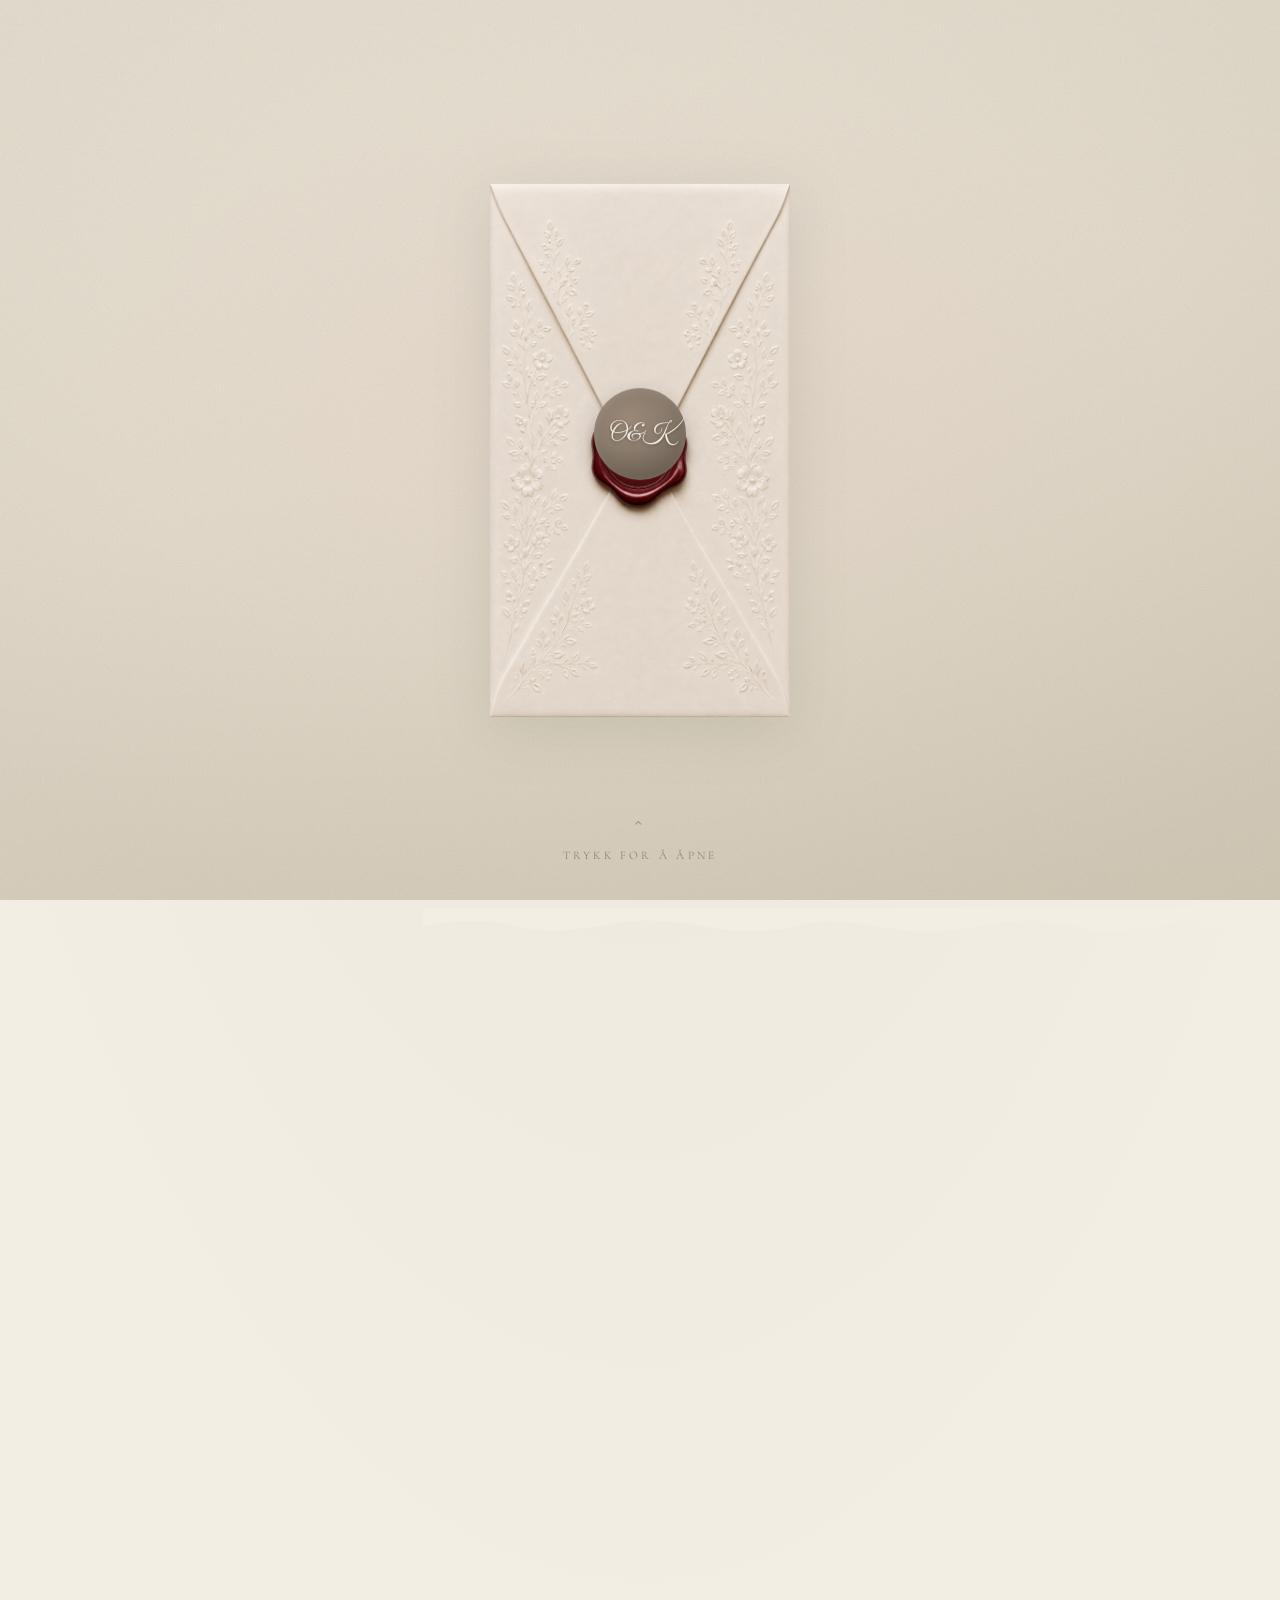
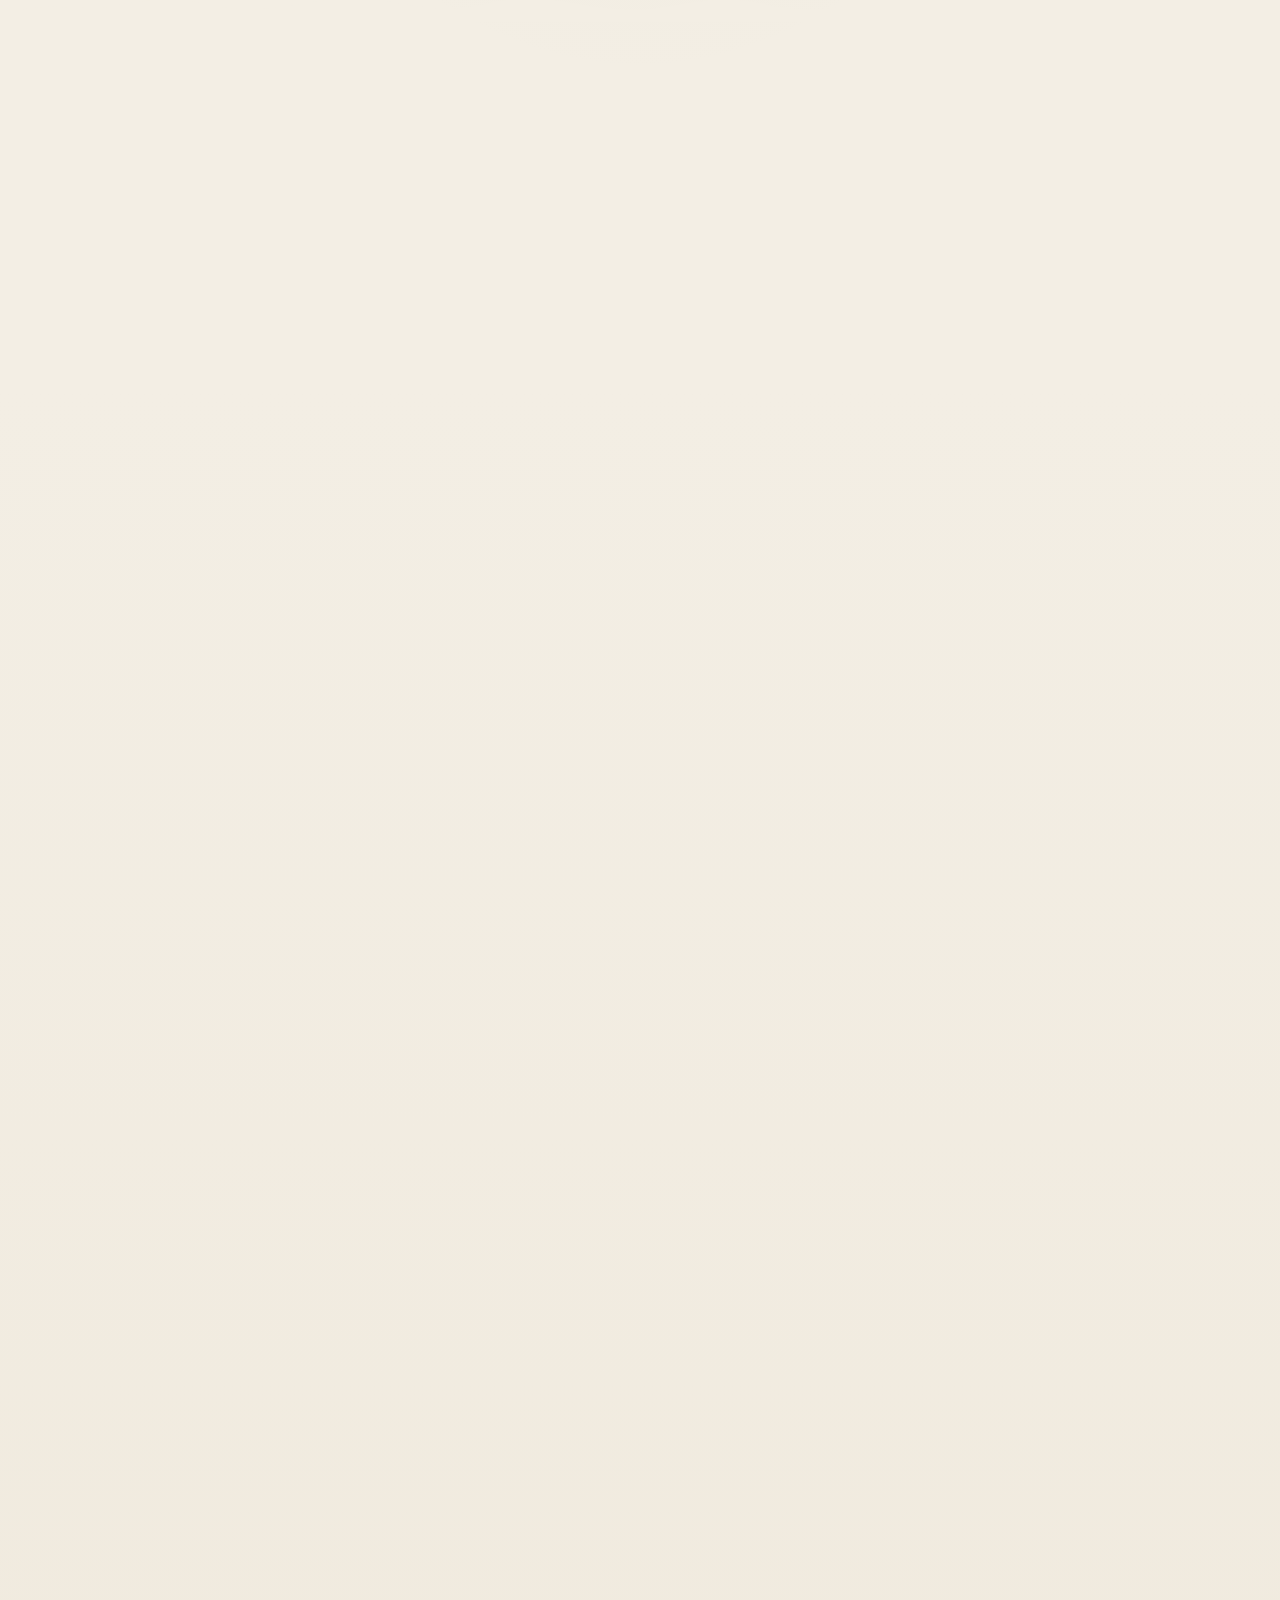
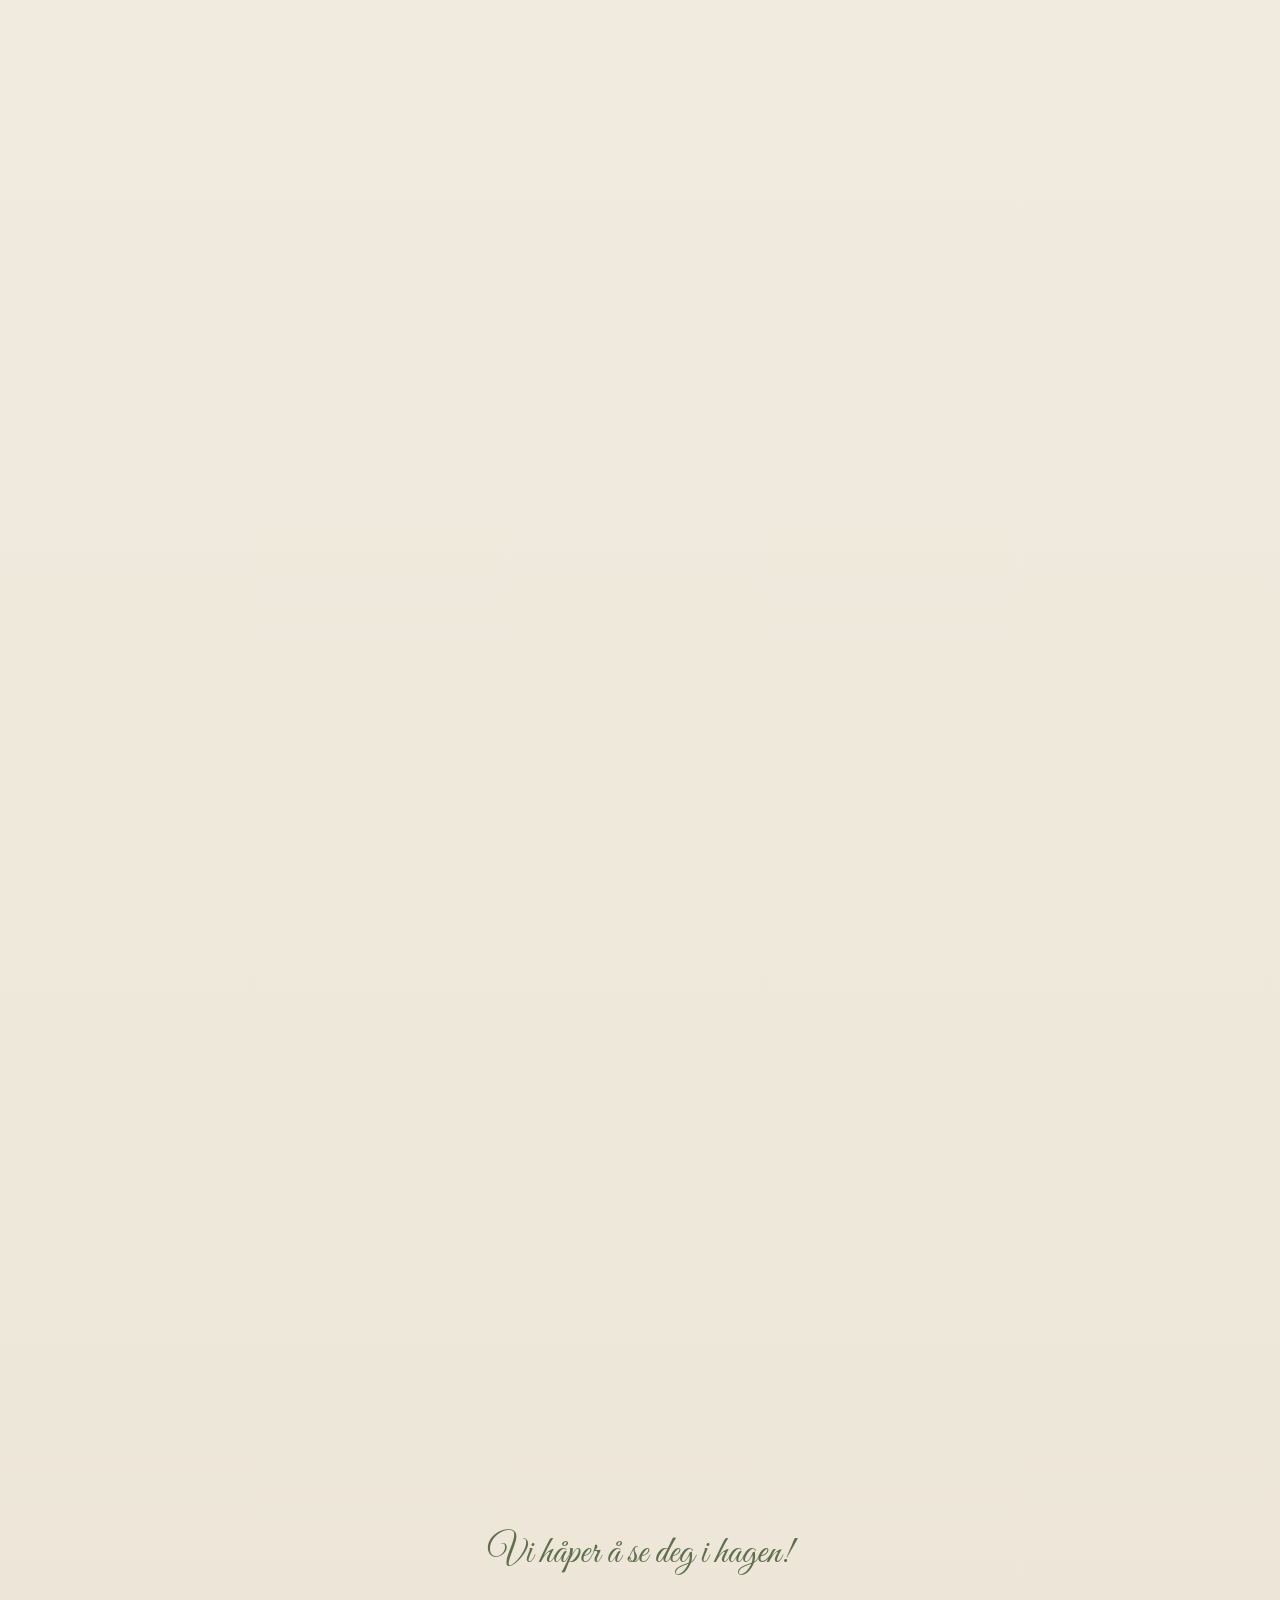
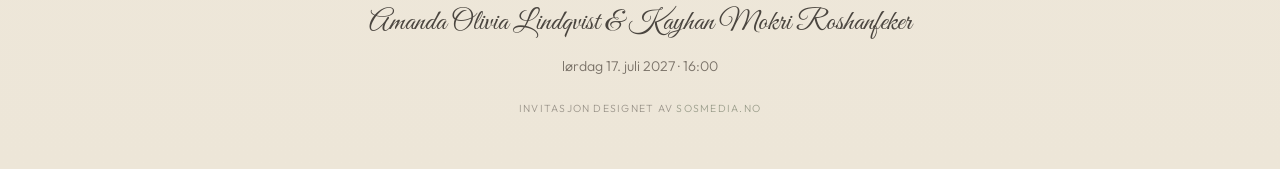
==== commit 40bc8d04: "Improve hero name contrast and program rose spacing Add a soft veil behind Olivia & Kayhan and shrin" ====
--- a/index.html
+++ b/index.html
@@ -373,17 +373,19 @@
     z-index:6; pointer-events:none; }
 
   .hero-content{ position:absolute; top:38%; left:50%; transform:translate(-50%,-50%);
-    width:min(78vw,290px); text-align:center; padding:0 .25rem; }
+    width:min(78vw,290px); text-align:center; padding:.85rem .7rem 1rem;
+    background:radial-gradient(ellipse 75% 70% at 50% 48%, rgba(243,238,228,.82) 0%, rgba(243,238,228,.45) 55%, transparent 78%);
+    border-radius:8px; }
   .hero-label{ font-family:var(--display); font-size:.7rem; letter-spacing:.32em; text-transform:uppercase;
     color:var(--ink-muted); margin-bottom:.2rem; opacity:0; }
   .hero-date-short{ font-family:var(--display); font-size:clamp(.92rem,3vw,1.1rem);
-    color:var(--ink); letter-spacing:.12em; margin-bottom:.55rem; opacity:0; }
+    color:var(--charcoal); letter-spacing:.12em; margin-bottom:.55rem; opacity:0; }
   body.invitation-open .hero-label{ animation:fadeUp .7s ease .55s forwards; }
   body.invitation-open .hero-date-short{ animation:fadeUp .7s ease .68s forwards; }
 
   .hero-names{ display:flex; flex-direction:column; align-items:center; gap:0; line-height:1.02; }
-  .hero-name,.hero-amp{ font-family:var(--script); color:var(--moss); opacity:0; transform:translateY(16px);
-    text-shadow:0 2px 18px rgba(243,238,228,.55); }
+  .hero-name,.hero-amp{ font-family:var(--script); color:var(--moss-deep); opacity:0; transform:translateY(16px);
+    text-shadow:0 1px 0 rgba(243,238,228,.9), 0 2px 12px rgba(243,238,228,.85), 0 0 28px rgba(243,238,228,.7); }
   .hero-name{ font-size:clamp(2.35rem,10.5vw,3.6rem); }
   .hero-amp{ font-size:clamp(1.25rem,4.5vw,1.8rem); color:var(--taupe); margin:.04em 0; }
   body.invitation-open .hero-name:nth-child(1){ animation:fadeUp .85s ease .82s forwards; }
@@ -477,8 +479,8 @@
   .timeline.show .tl-item{ animation:tlIn .5s cubic-bezier(.4,0,.2,1) forwards;
     animation-delay:calc(.2s + var(--i) * .14s); }
   @keyframes tlIn{ to{ opacity:1; transform:none; } }
-  .tl-item.rose-event .tl-event{ color:var(--ink); font-family:var(--display); font-size:.88rem;
-    letter-spacing:.05em; text-transform:uppercase; font-weight:500; }
+  .tl-item.rose-event .tl-event{ color:var(--ink); font-family:var(--display); font-size:.82rem;
+    letter-spacing:.04em; text-transform:uppercase; font-weight:500; }
   .tl-item.rose-event .tl-rose{ animation:rosePulse 2.5s ease-in-out infinite; }
   @keyframes rosePulse{ 0%,100%{transform:scale(1)} 50%{transform:scale(1.1)} }
   .tl-time{ text-align:end; font-family:var(--display); font-size:.95rem; color:var(--ink);
@@ -486,11 +488,14 @@
   .tl-marker{ display:grid; place-items:center; z-index:1; width:var(--tl-mark); height:var(--tl-mark);
     position:relative; }
   .tl-marker svg{ width:9px; height:9px; color:var(--moss); }
-  .tl-marker .tl-rose{ width:20px; height:auto; display:block; position:relative; z-index:2; }
-  .tl-sprig{ position:absolute; top:50%; width:78px; height:auto; pointer-events:none;
-    opacity:.88; z-index:0; filter:sepia(.1) hue-rotate(40deg); }
-  .tl-sprig-l{ right:calc(100% + 2px); transform:translateY(-50%); }
-  .tl-sprig-r{ left:calc(100% + 2px); transform:translateY(-50%); }
+  .tl-marker .tl-rose{ width:18px; height:auto; display:block; position:relative; z-index:2; }
+  .tl-sprig{ position:absolute; top:50%; width:52px; height:auto; pointer-events:none;
+    opacity:.7; z-index:0; filter:sepia(.1) hue-rotate(40deg); }
+  .tl-sprig-l{ right:calc(100% + 4px); transform:translateY(-50%); }
+  .tl-sprig-r{ left:calc(100% + 4px); transform:translateY(-50%); }
+  .tl-item.rose-event{
+    padding-top:.85rem; padding-bottom:.85rem;
+  }
   .tl-item.rose-event .tl-time,
   .tl-item.rose-event .tl-event{ position:relative; z-index:2; }
   .tl-event{ text-align:start; font-size:.9rem; color:var(--ink-soft); line-height:1.3; }
@@ -871,13 +876,14 @@
 
   function setHeroVideo(src){
     const hv = $("heroVideo"), hm = $("heroMedia");
-    if(!src){
+    if(!src || /\.(jpe?g|png|webp)$/i.test(src)){
       hm.classList.add("no-video");
       document.body.classList.remove("has-hero-video");
+      if(src && /\.(jpe?g|png|webp)$/i.test(src)) $("heroImg").src = src;
       return;
     }
     hv.onerror = () => {
-      if(src !== CONFIG.heroVideoFallback && CONFIG.heroVideoFallback){
+      if(CONFIG.heroVideoFallback && src !== CONFIG.heroVideoFallback){
         setHeroVideo(CONFIG.heroVideoFallback);
       } else {
         hm.classList.add("no-video");
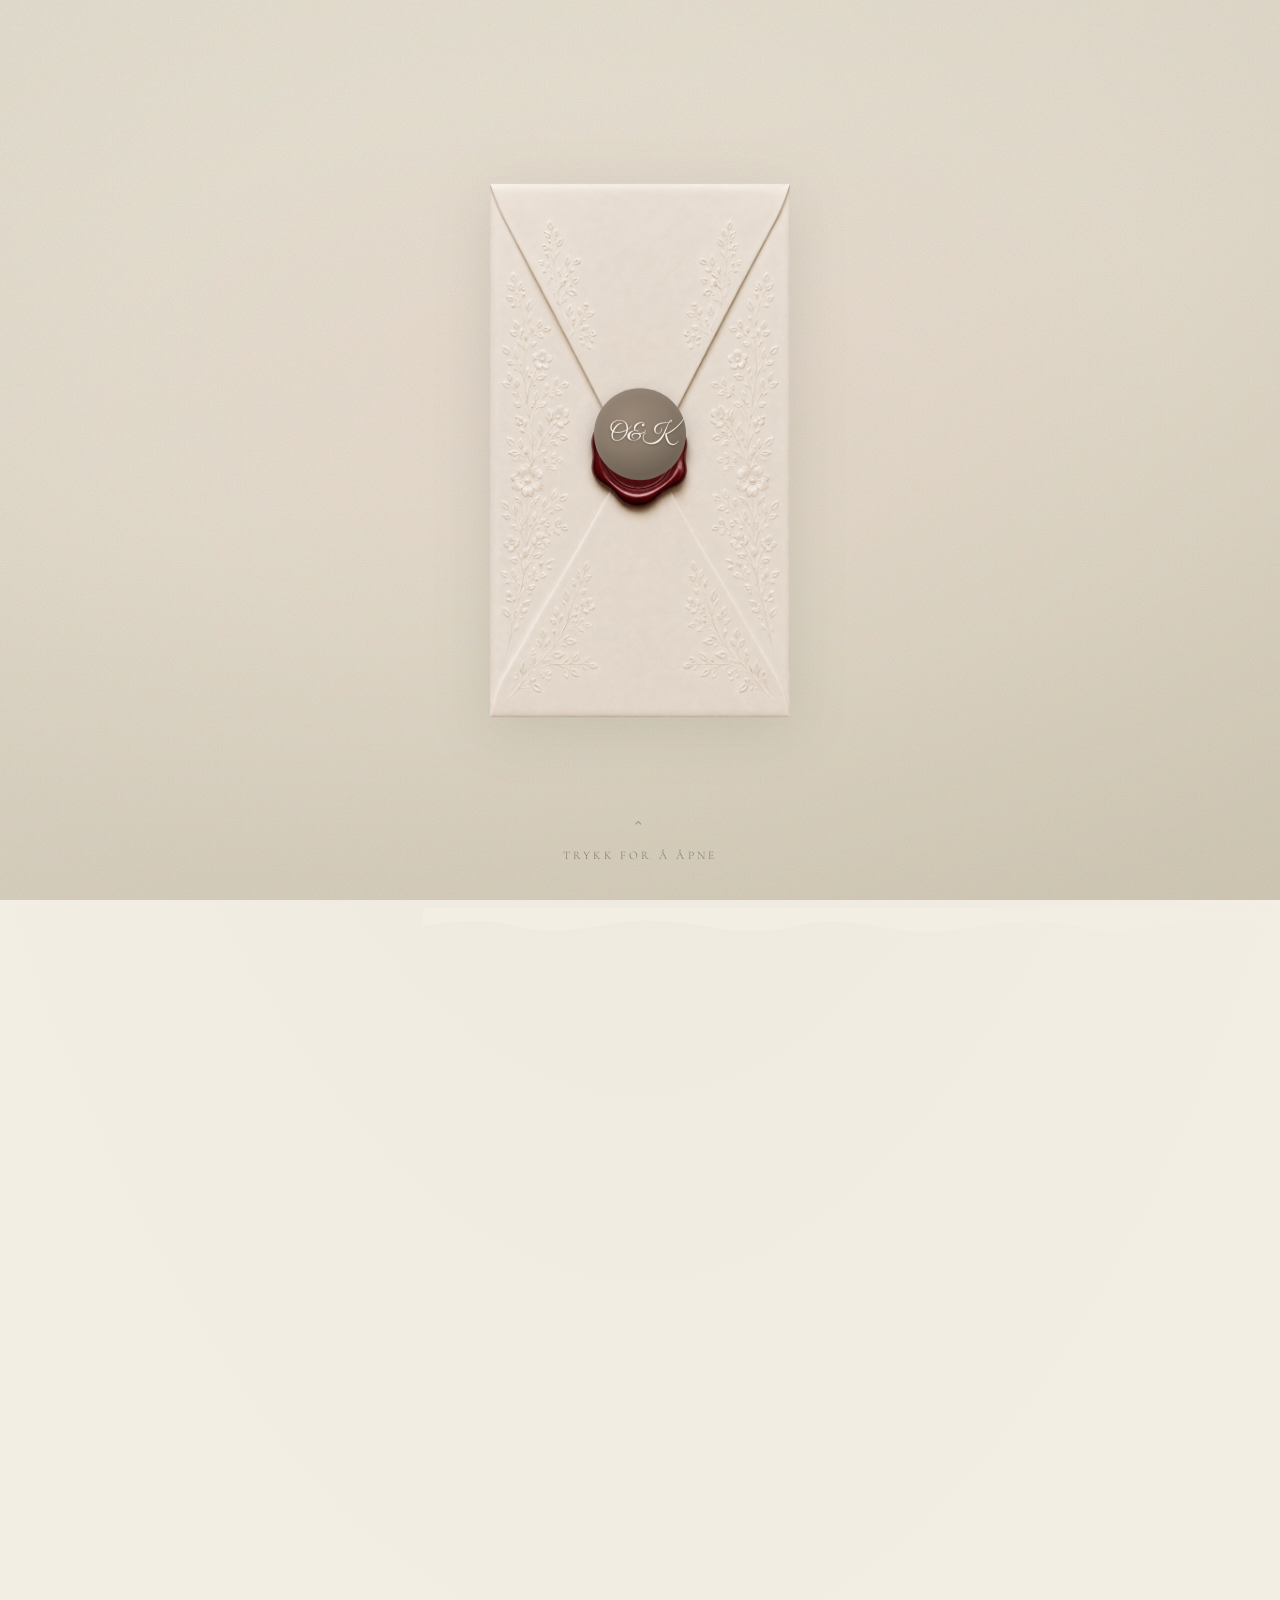
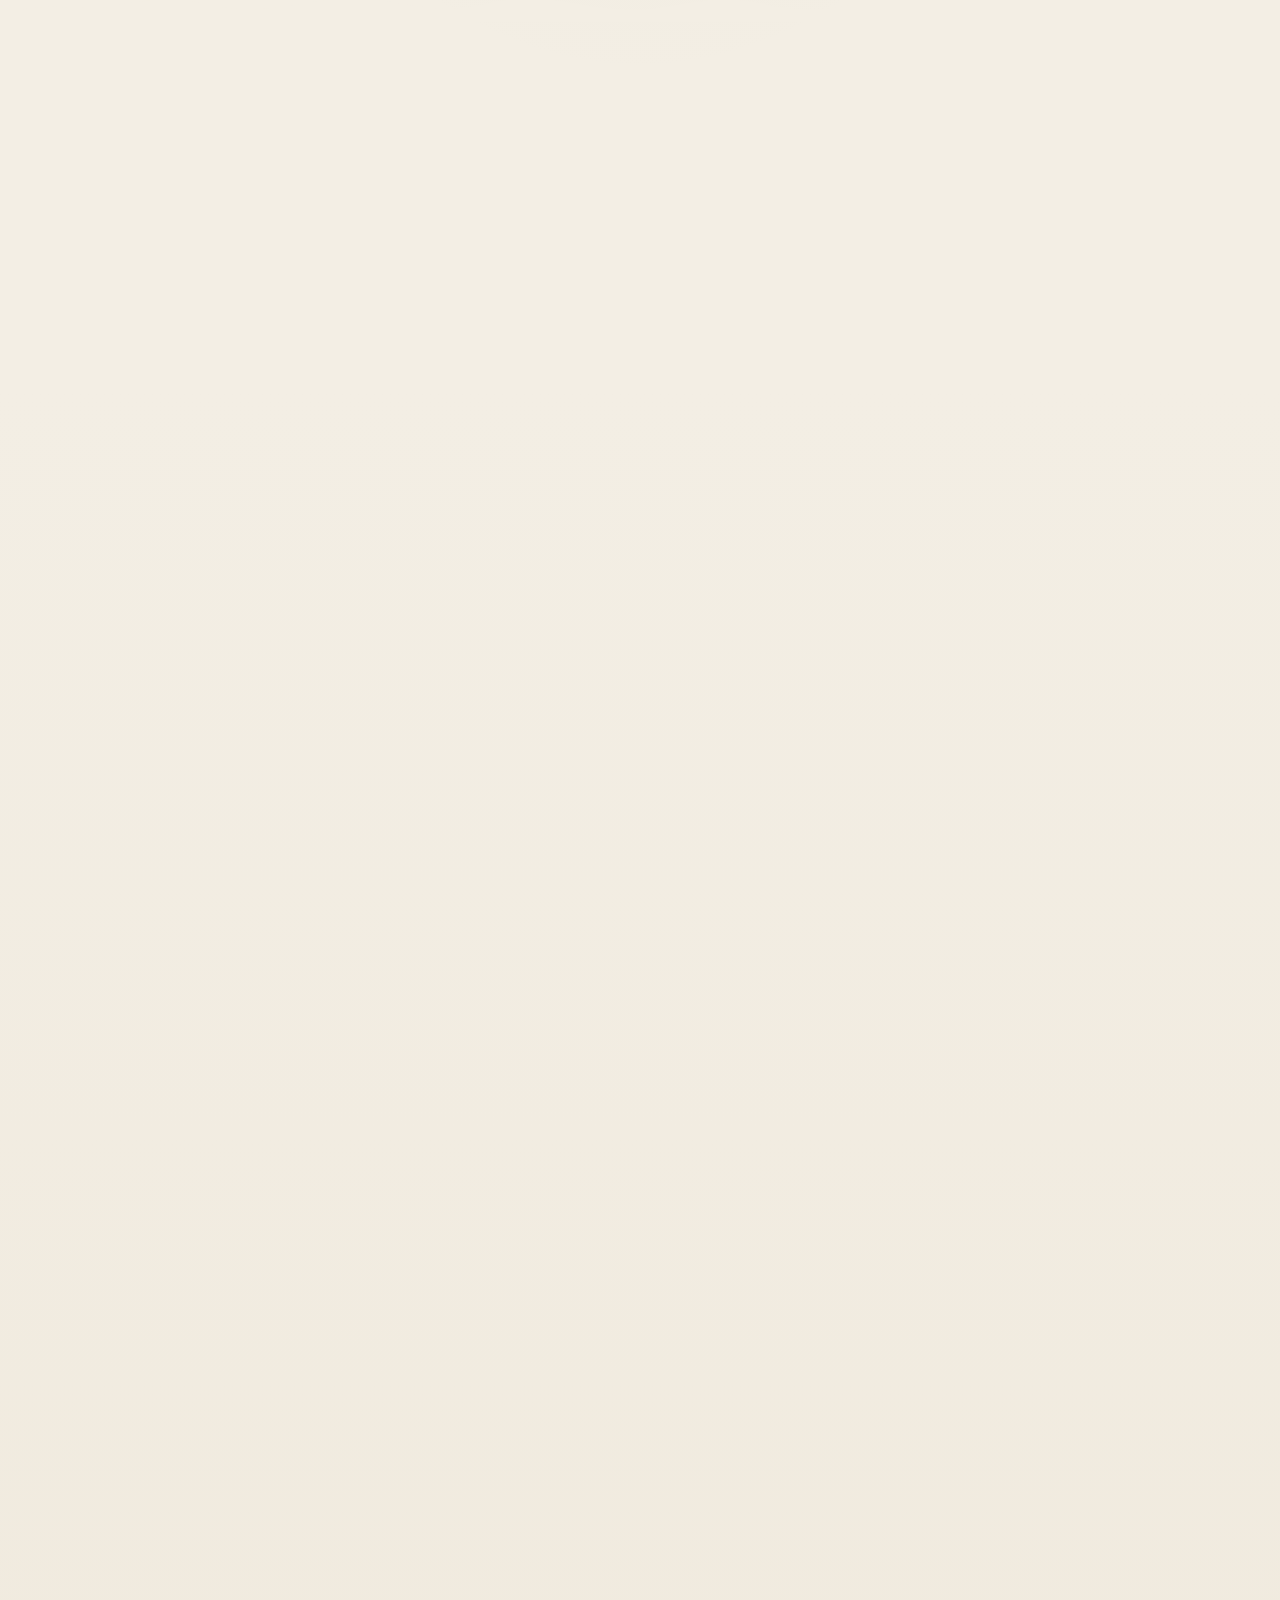
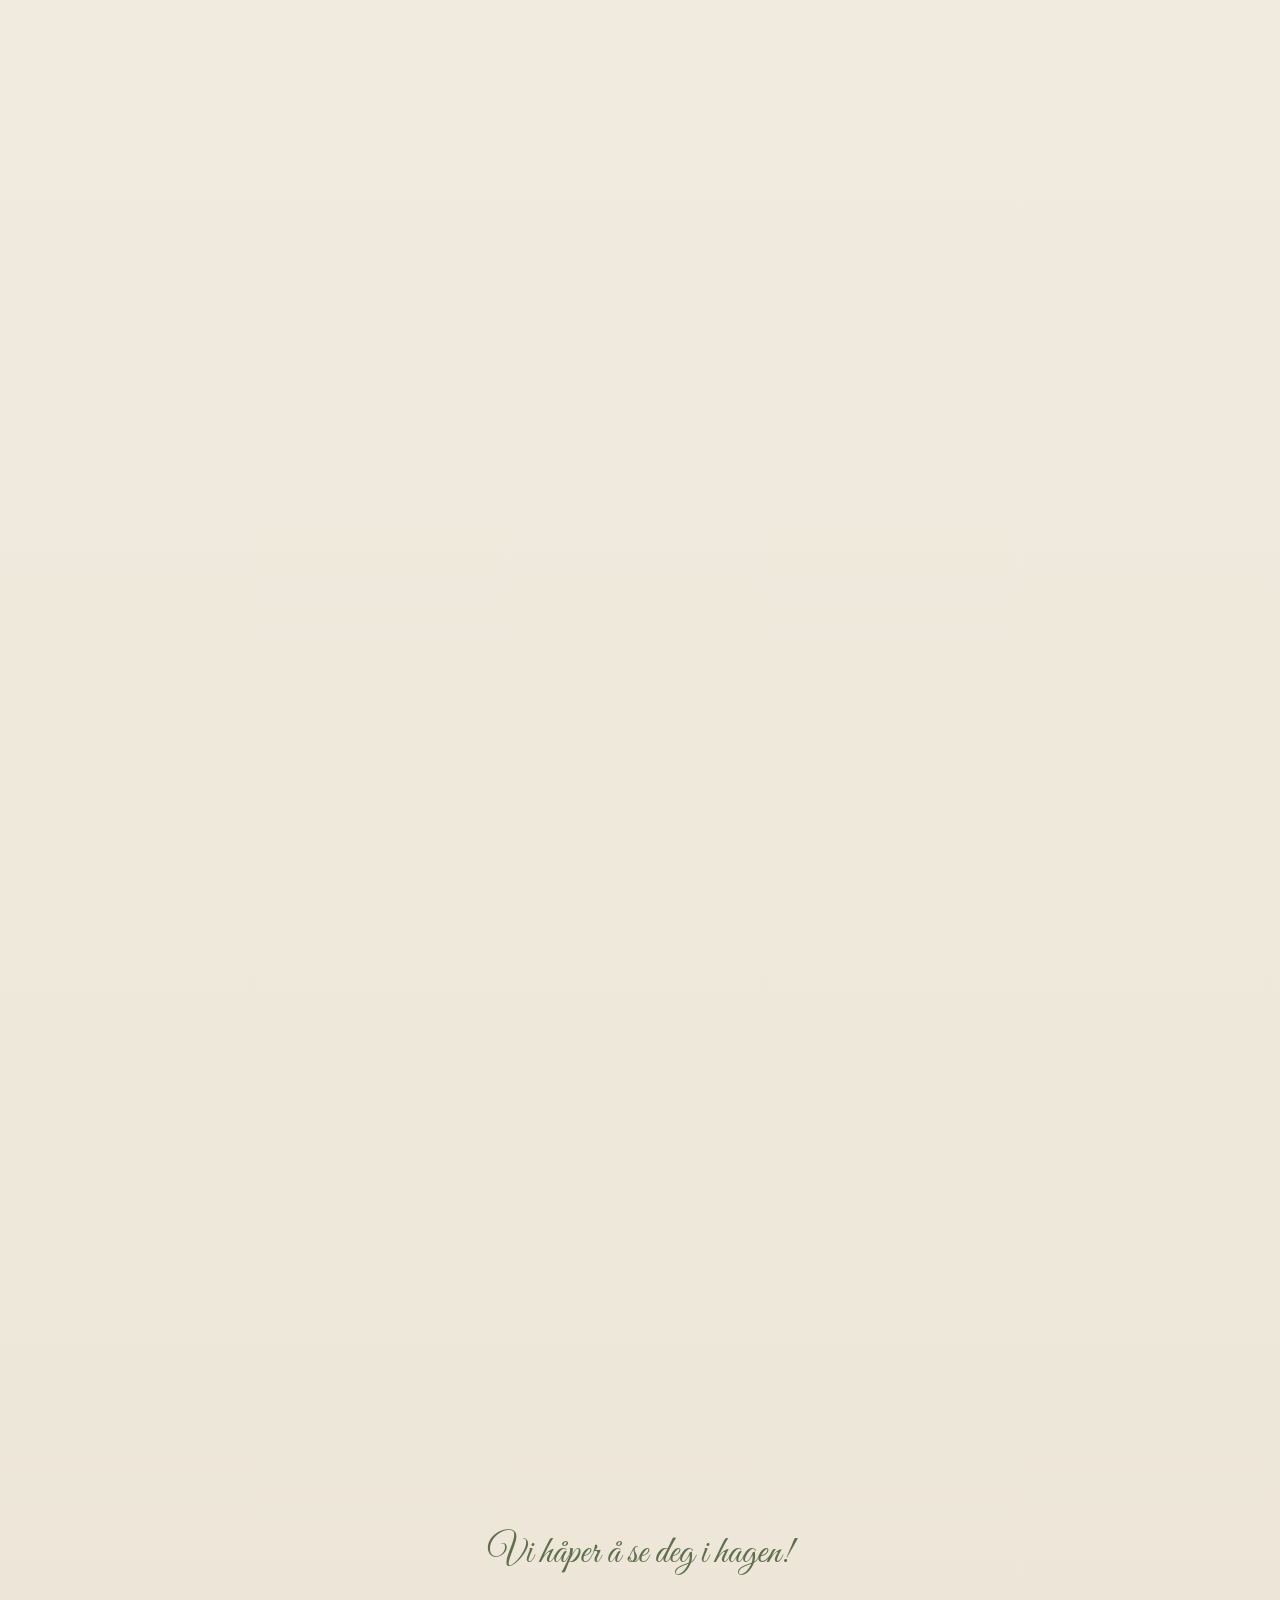
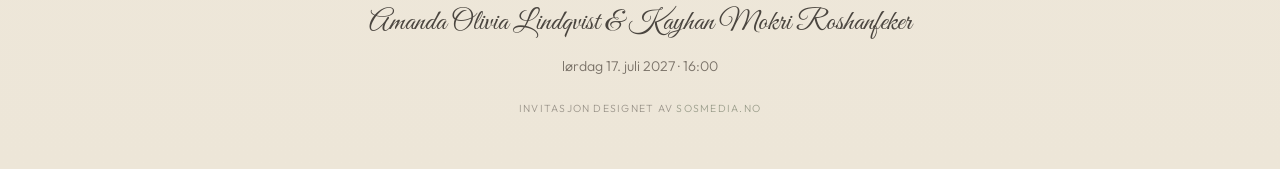
==== commit 820b7ea9: "Strengthen hero name backdrop for readability Increase the soft cream veil behind Olivia & Kayhan so" ====
--- a/index.html
+++ b/index.html
@@ -361,7 +361,9 @@
   body.invitation-open #roseRight{ opacity:1; transform:scaleX(-1); transition-delay:.88s; }
 
   .hero-veil{ position:absolute; inset:0; z-index:4; pointer-events:none;
-    background:linear-gradient(180deg, rgba(243,238,228,.4) 0%, transparent 22%, transparent 62%,
+    background:
+      radial-gradient(ellipse 70% 42% at 50% 38%, rgba(243,238,228,.55) 0%, transparent 70%),
+      linear-gradient(180deg, rgba(243,238,228,.4) 0%, transparent 22%, transparent 62%,
       rgba(243,238,228,.45) 82%, var(--cream) 97%); }
 
   .hero-arch{ position:absolute; top:0; left:50%; transform:translateX(-50%); width:var(--hero-w); z-index:5;
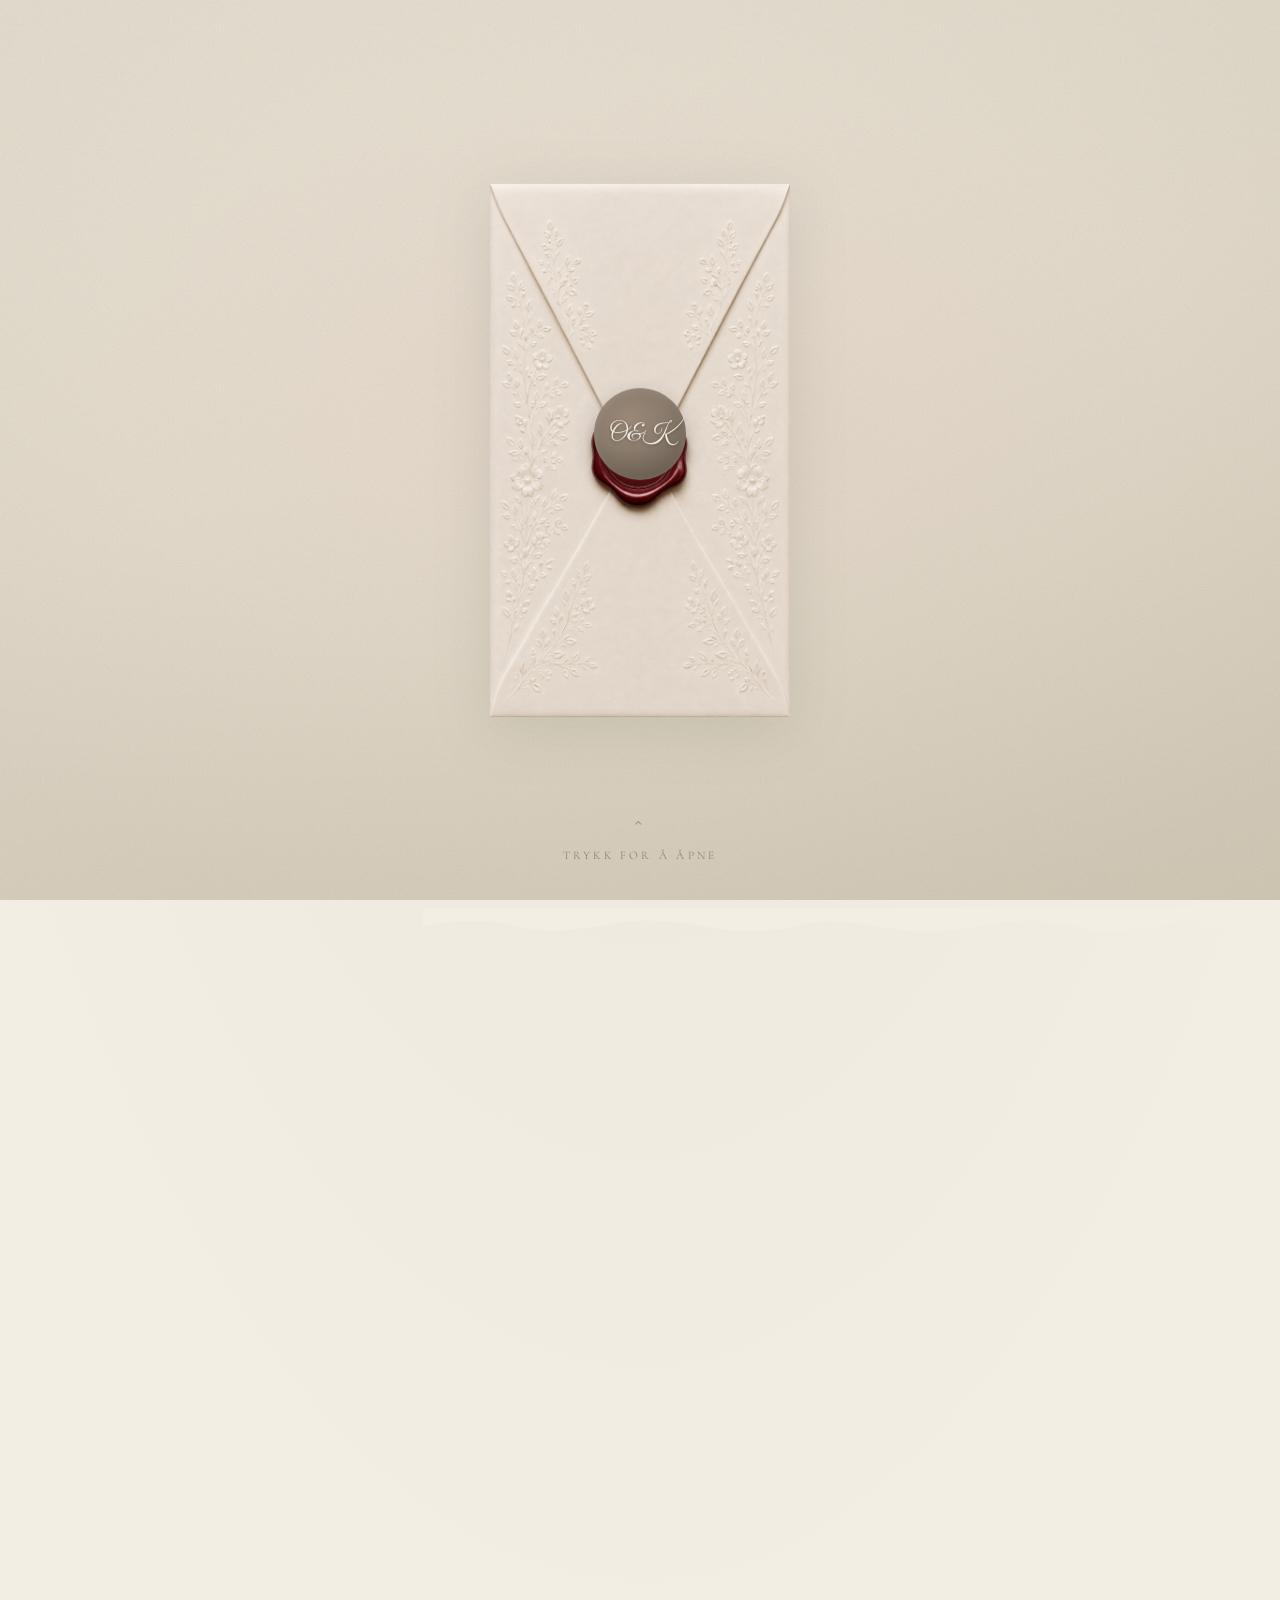
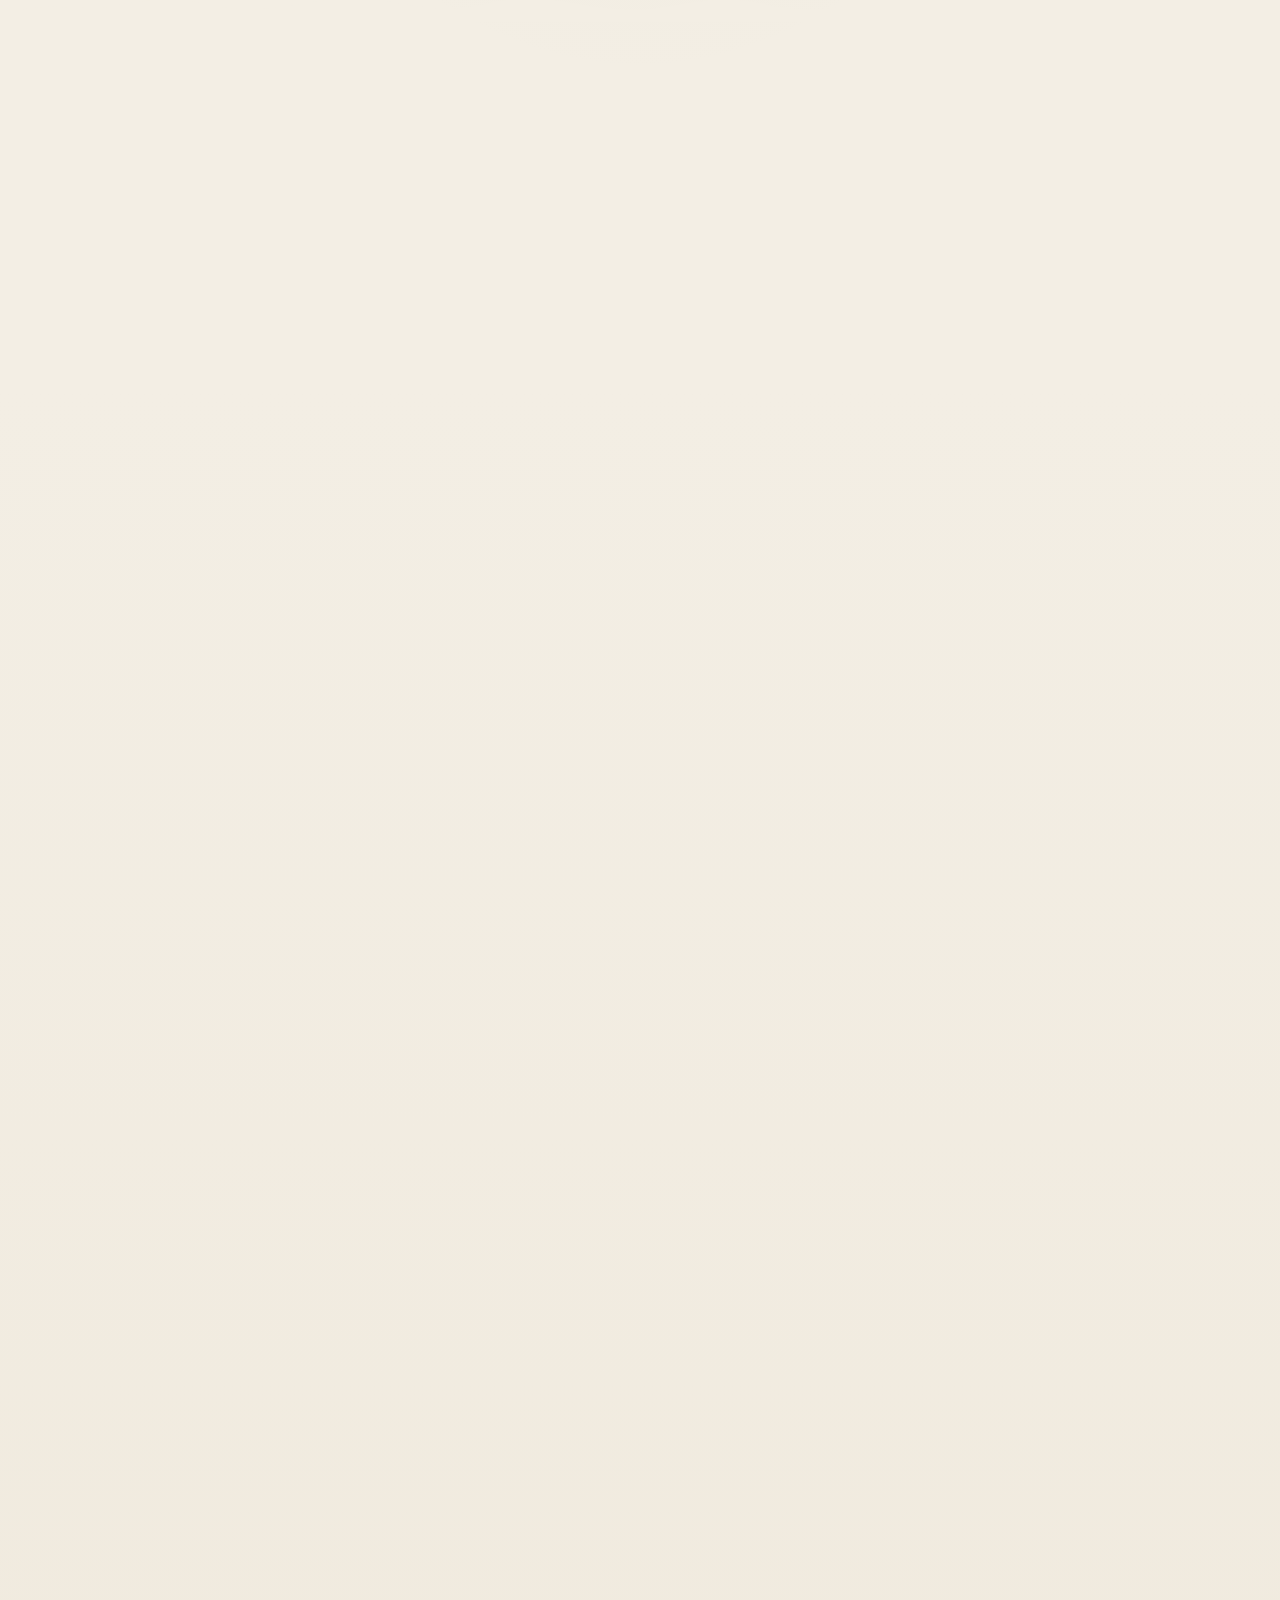
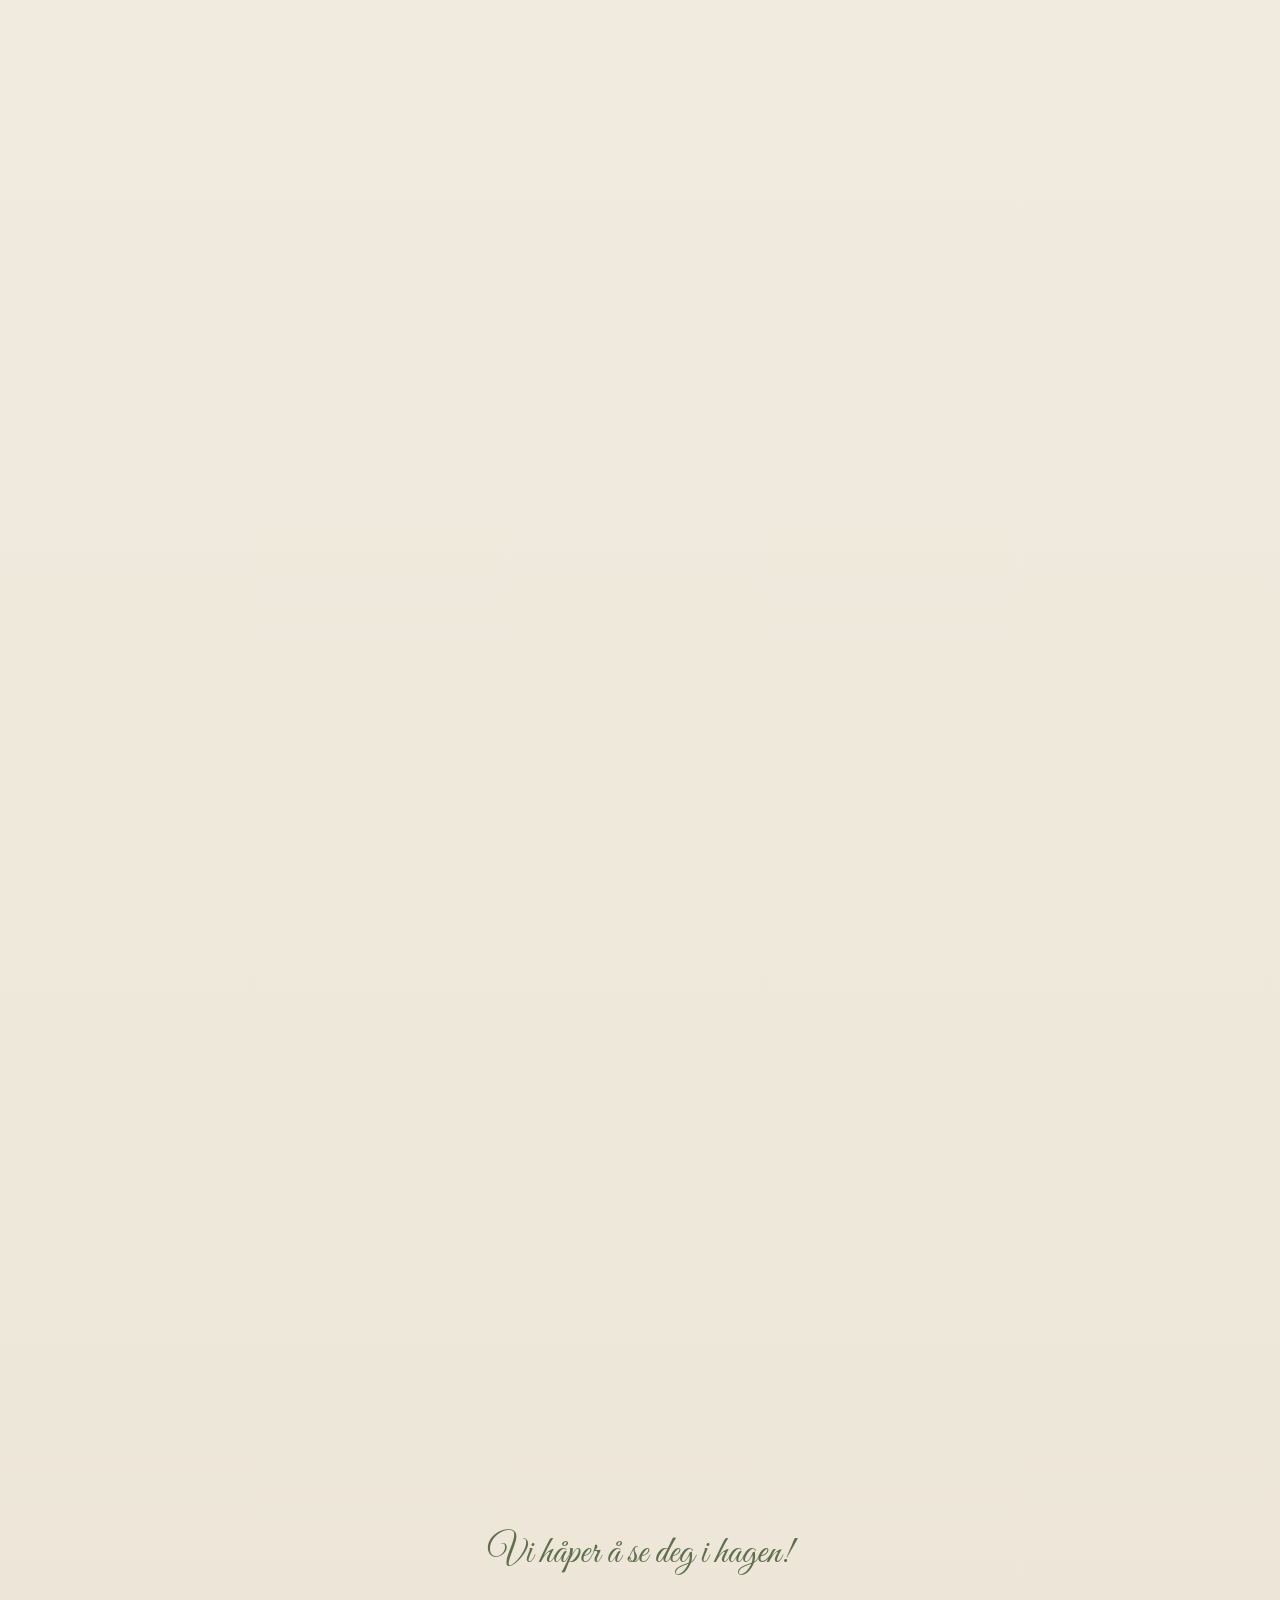
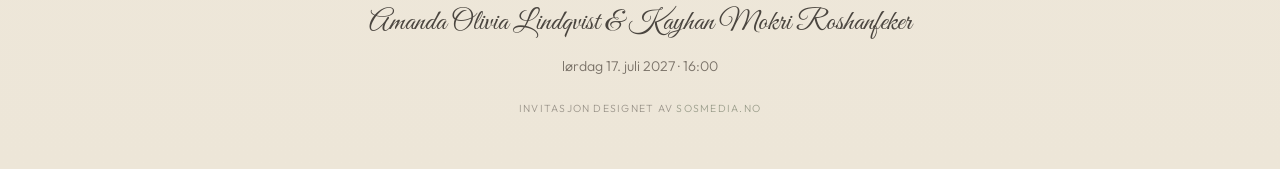
==== commit 10db8d61: "Increase opacity of hero name cream halo Make the soft backdrop behind the couple names denser so Ol" ====
--- a/index.html
+++ b/index.html
@@ -375,9 +375,9 @@
     z-index:6; pointer-events:none; }
 
   .hero-content{ position:absolute; top:38%; left:50%; transform:translate(-50%,-50%);
-    width:min(78vw,290px); text-align:center; padding:.85rem .7rem 1rem;
-    background:radial-gradient(ellipse 75% 70% at 50% 48%, rgba(243,238,228,.82) 0%, rgba(243,238,228,.45) 55%, transparent 78%);
-    border-radius:8px; }
+    width:min(78vw,290px); text-align:center; padding:1rem .85rem 1.15rem;
+    background:radial-gradient(ellipse 80% 75% at 50% 48%, rgba(243,238,228,.9) 0%, rgba(243,238,228,.62) 52%, transparent 80%);
+    border-radius:10px; }
   .hero-label{ font-family:var(--display); font-size:.7rem; letter-spacing:.32em; text-transform:uppercase;
     color:var(--ink-muted); margin-bottom:.2rem; opacity:0; }
   .hero-date-short{ font-family:var(--display); font-size:clamp(.92rem,3vw,1.1rem);
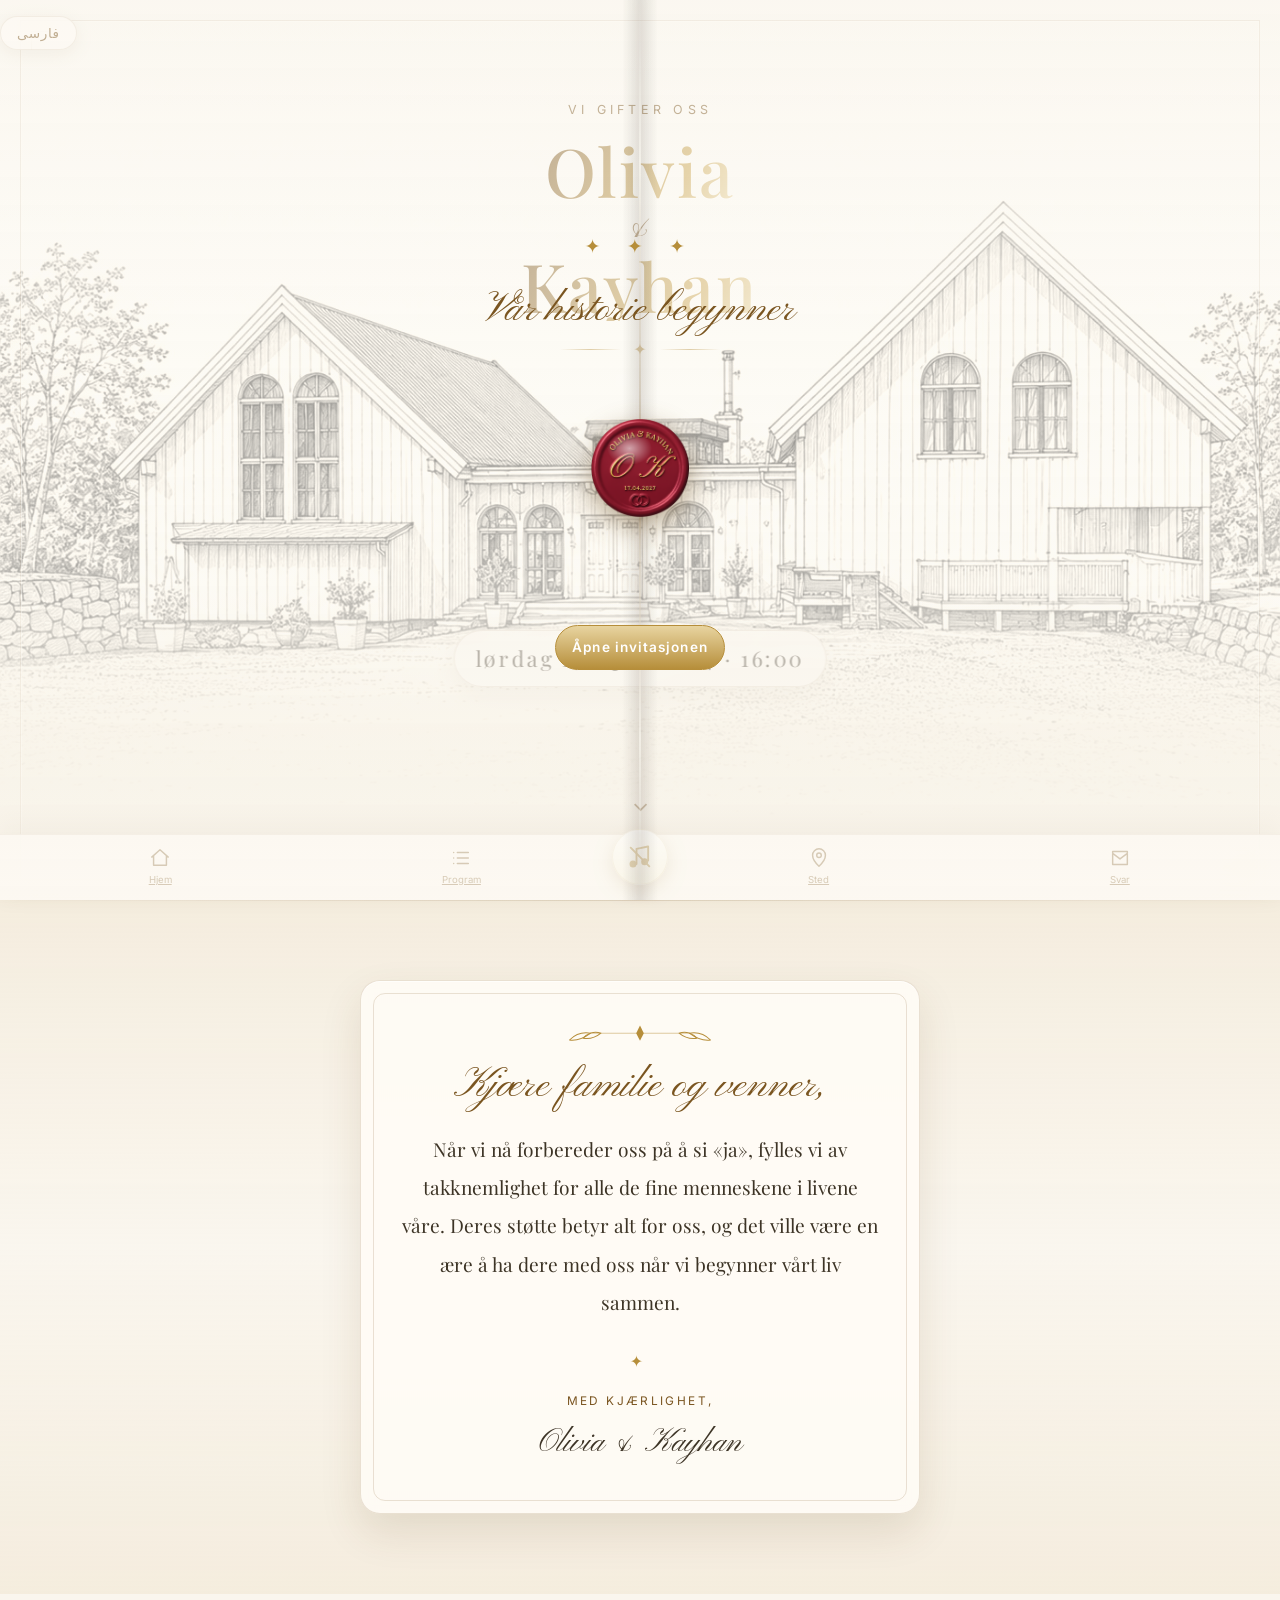
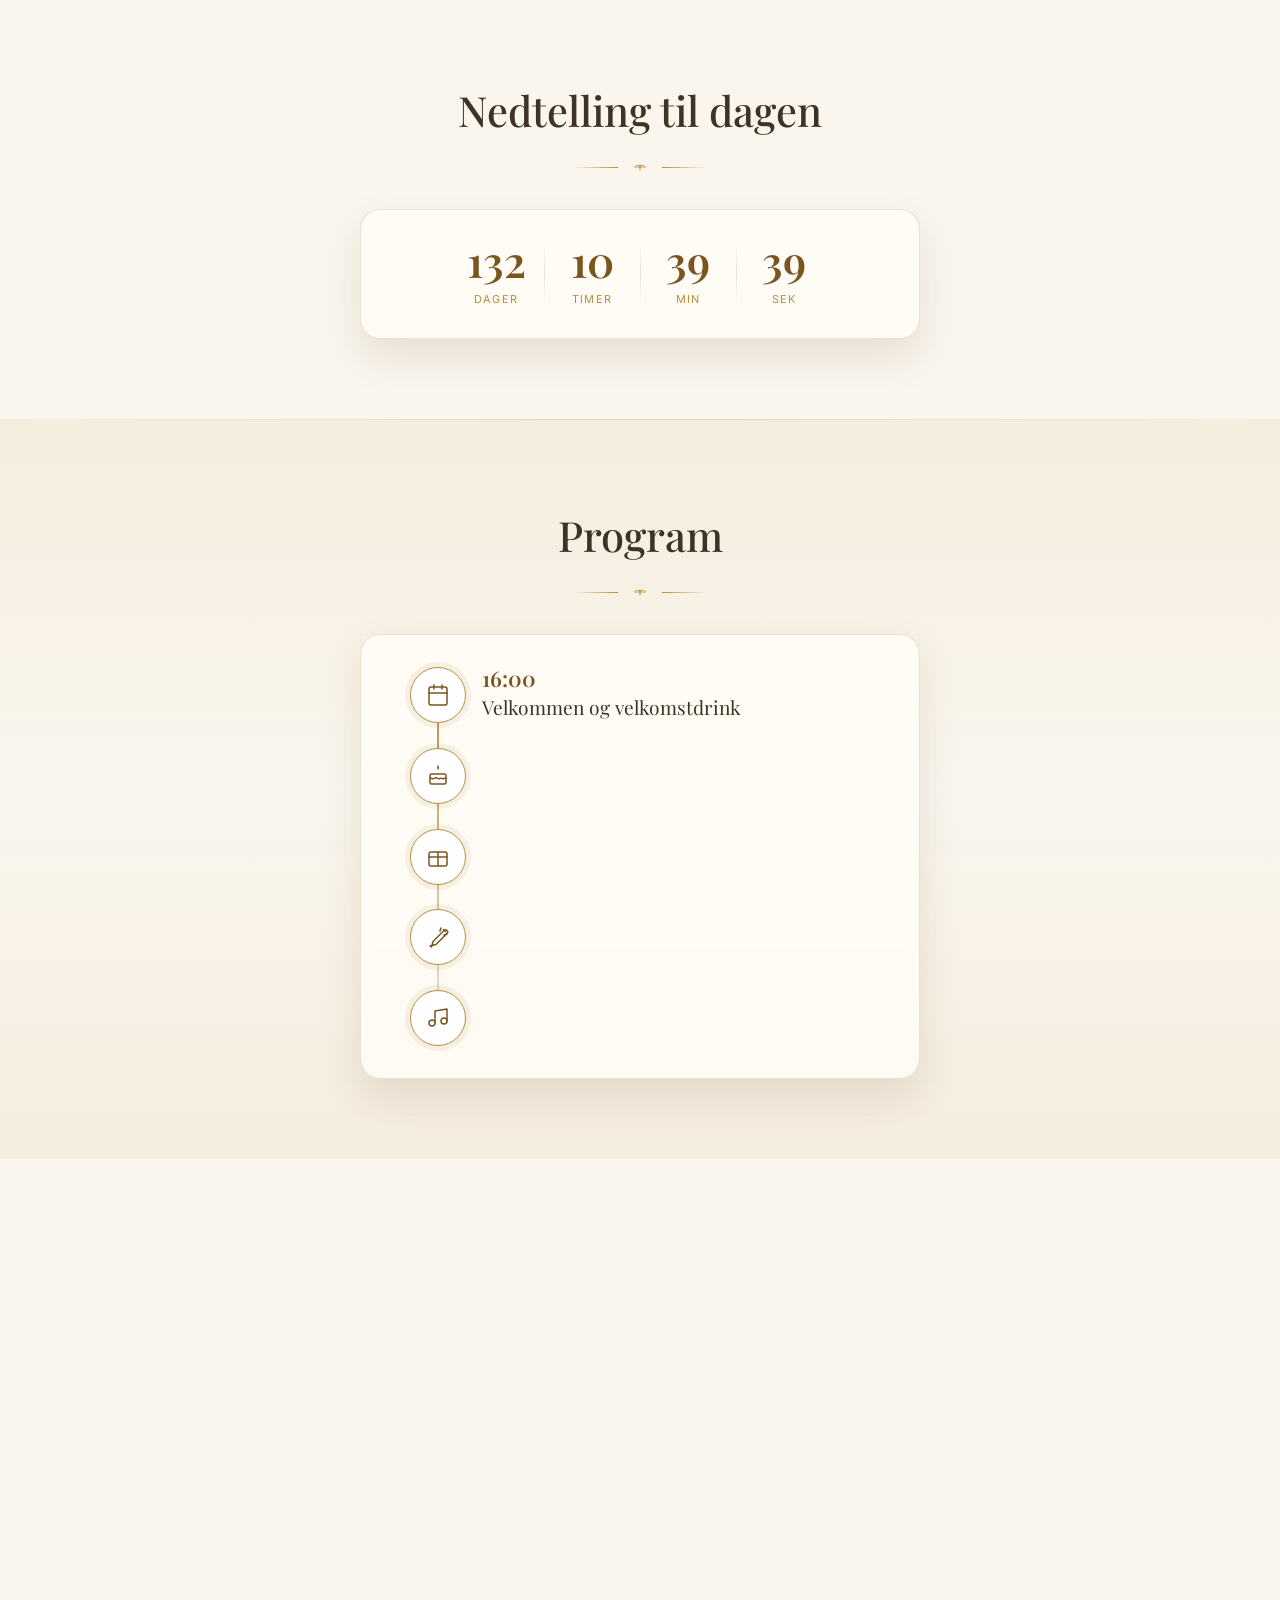
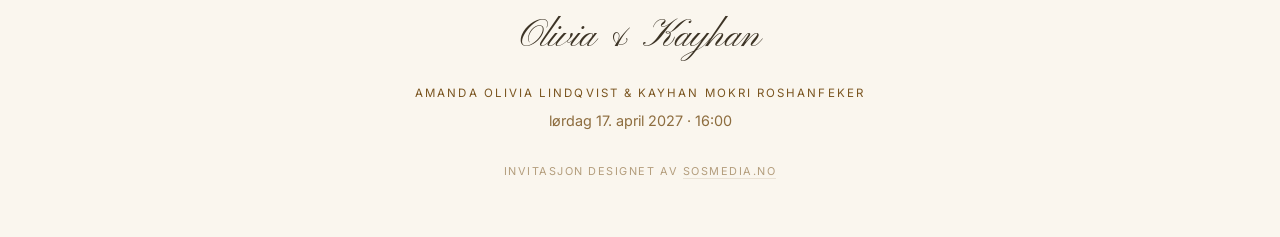
==== commit 22b9f972: "Split Secret Garden into separate page for Lavinia & Jon Keep Olivia & Kayhan on the root invite (Ko" ====
--- a/index.html
+++ b/index.html
@@ -3,146 +3,108 @@
 <head>
 <meta charset="UTF-8">
 <meta name="viewport" content="width=device-width, initial-scale=1.0, viewport-fit=cover">
-<meta name="description" content="Bryllupsinvitasjon — Olivia & Kayhan, 17. juli 2027, Bjellandstrand gård Tromøya">
+<meta name="description" content="Bryllupsinvitasjon — Olivia & Kayhan, 17. april 2027, Kokkeplassen Hisøy">
 <title>Olivia & Kayhan</title>
 
 <link rel="preconnect" href="https://fonts.googleapis.com">
 <link rel="preconnect" href="https://fonts.gstatic.com" crossorigin>
-<link href="https://fonts.googleapis.com/css2?family=Cormorant+Garamond:ital,wght@0,400;0,500;0,600;1,400&family=Great+Vibes&family=Outfit:wght@300;400;500&family=Gulzar&family=Vazirmatn:wght@400;500;700&display=swap" rel="stylesheet">
+<link href="https://fonts.googleapis.com/css2?family=Playfair+Display:wght@400;600;700&family=Inter:wght@300;400;500;600&family=Pinyon+Script&family=Gulzar&family=Vazirmatn:wght@400;500;700&display=swap" rel="stylesheet">
 
 <script>
 /* ══════════════════════════════════════════════════════════════════════
-   ░░  REDIGER HER — Secret Garden · Olivia & Kayhan  ░░
+   ░░  REDIGER HER — ALT INNHOLD LIGGER I DETTE OBJEKTET  ░░
    no = norsk · fa = persisk (farsi)
    ══════════════════════════════════════════════════════════════════════ */
 const CONFIG = {
   names: { no: "Olivia & Kayhan", fa: "الیویا و کیهان" },
-  nameFirst: "Olivia",
-  nameSecond: "Kayhan",
-  fullNames: {
-    no: "Amanda Olivia Lindqvist  &  Kayhan Mokri Roshanfeker",
-    fa: "آماندا اولیویا لیندکوییست  &  کیهان مکری روشن‌فکر"
+  fullNames: { no: "Amanda Olivia Lindqvist  &  Kayhan Mokri Roshanfeker",
+               fa: "آماندا اولیویا لیندکوییست  &  کیهان مکری روشن‌فکر" },
+
+  // Dato/tid (gregoriansk). Sett riktig klokkeslett for vielsen.
+  date: "2027-04-17T16:00:00",
+  durationHours: 7,
+
+  // Bakgrunnsmusikk: "Ordinary" – starter når man åpner invitasjonen.
+  musicSrc: "https://pub-4dc8201144ca418fb604349c73e8c724.r2.dev/Alex%20Warren%20-%20Ordinary%20Lyrics.mp3",
+  // Bakgrunnsvideo på cover-siden (samme som malen). La stå tom for kun farge.
+  videoSrc: "video/cover-doors.mp4",
+
+  venue: {
+    name: { no: "Kokkeplassen, Hisøy", fa: "کوکه‌پلاسن، هیسوی" },
+    address: "Kokkeplassen, Hisøy, 4817 Arendal",
+    mapsQuery: "Kokkeplassen Hisøy Arendal"
   },
-  initials: "O&K",
-
-  date: "2027-07-17T16:00:00",
-  durationHours: 7,
-
-  musicSrc: "https://pub-4dc8201144ca418fb604349c73e8c724.r2.dev/Alex%20Warren%20-%20Ordinary%20Lyrics.mp3",
-  // Konvolutt-animasjon på cover
-  coverVideo: "https://pub-96ce671efbac4dbfbc89b044c631a913.r2.dev/1782224012851.mp4",
-  // Fontene-video: bytt til "video/fountain.mp4" når din egen animasjon er lastet opp
-  heroVideo: "video/fountain-preview.mp4",
-  heroVideoFallback: "img/venue-courtyard.jpg",
-
-  venue: {
-    name: { no: "Bjellandstrand gård, Tromøya", fa: "بیللاند‌استراند گورد، ترومویا" },
-    address: "Bjellandveien 86, 4818 Færvik",
-    mapsQuery: "Bjellandstrand gård Tromøya Bjellandveien 86"
-  },
 
   rsvpEmail: "oliviaogkayhan@yahoo.com",
-  rsvpDeadline: { no: "Vennligst svar innen 1. juni 2027", fa: "لطفاً تا ۱ ژوئن ۲۰۲۷ پاسخ دهید" },
+  rsvpDeadline: { no: "Vennligst svar innen 1. mars 2027", fa: "لطفاً تا ۱ مارس ۲۰۲۷ پاسخ دهید" },
 
   design: { url: "https://sosmedia.no", brand: "sosmedia.no" },
 
+  // Bilder — bytt filnavn her (legg nye filer i img-mappen)
   images: {
-    envelope:         "img/decor/envelope.png",
-    arch:             "img/decor/arch.png",
-    roseLeft:         "img/decor/rose-left.png",
-    roseRight:        "img/decor/rose-right.png",
-    parchment:        "img/decor/parchment.png",
-    mapFrame:         "img/decor/map-frame.png",
-    roseMarker:       "img/decor/rose-marker.png",
-    decorFlourish:    "img/decor/decor-flourish.png",
-    roseBotanical:    "img/decor/rose-botanical.png",
-    hero:             "img/fountain-hero.jpg",
-    heroFallback:     "img/venue-courtyard.jpg",
-    programSprigLeft: "img/decor/left-element_1.png",
-    programSprigRight:"img/decor/right-element_1.png",
-    acommDecor:       "img/decor/acomm-decor.png",
-    programBg:        "img/decor/ChatGPT_Image_May_25.png",
+    hero: "img/hero-venue.jpg",         // hovedbilde øverst
+    seal: "img/wax-seal.png",         // vokssegl på cover
     gallery: [
-      { src: "img/venue-courtyard.jpg", tall: false, pos: "center 40%" },
-      { src: "img/venue-garden.jpg",    tall: false, pos: "center center" },
-      { src: "img/couple-1.jpg",        tall: true,  pos: "center 28%" },
-      { src: "img/venue-paths.jpg",     tall: false, pos: "center 35%" },
-      { src: "img/venue-aerial.jpg",    tall: false, pos: "center center" },
-      { src: "img/venue-interior.jpg",  tall: false, pos: "center center" }
+      { src: "img/venue-dining.jpg",    tall: true, pos: "center center" },
+      { src: "img/venue-lounge.jpg",    pos: "center center" },
+      { src: "img/couple-1.jpg",        pos: "center 28%" },
+      { src: "img/venue-terrace.jpg",   pos: "center center" },
+      { src: "img/venue-waterfront.jpg",pos: "center 22%" },
+      { src: "img/venue-garden.jpg",    pos: "center center" }
     ]
   },
 
   program: [
-    { time: "16:00", rose: false, no: "Velkommen og velkomstdrink", fa: "خوش‌آمدگویی و نوشیدنی خوش‌آمد" },
-    { time: "16:30", rose: true,  no: "Vielse i hagen",             fa: "مراسم ازدواج در باغ" },
-    { time: "18:00", rose: false, no: "Middag",                     fa: "شام" },
-    { time: "21:00", rose: false, no: "Let's Celebrate",            fa: "بیایید جشن بگیریم" },
-    { time: "",      rose: false, no: "Dans • Bar • Feiring",       fa: "رقص • بار • جشن", late: true }
+    { time: "16:00",          icon: "welcome",  no: "Velkommen og velkomstdrink", fa: "خوش‌آمدگویی و نوشیدنی خوش‌آمد" },
+    { time: "16:30",          icon: "cake",     no: "Kake og søtt",               fa: "کیک و شیرینی" },
+    { time: "18:00",          icon: "dinner",   no: "Middag",                     fa: "شام" },
+    { time: "21:00",          icon: "celebrate",no: "Let's Celebrate",            fa: "بیایید جشن بگیریم" },
+    { time: "Utover kvelden", icon: "music",    no: "Dans • Bar • Feiring",       fa: "رقص • بار • جشن" }
   ],
 
   t: {
     no: {
-      coverTap: "Trykk for å åpne",
-      weddingDay: "Bryllupsdagen",
-      scrollDown: "Rull ned",
-      eyebrow: "En hemmelig hage",
-      bismillah: "بِسْمِ اللَّهِ الرَّحْمَٰنِ الرَّحِيمِ",
-      tagline: ["To sjeler", "Én skjebne", "Et liv skrevet med kjærlighet"],
+      eyebrow: "Vi gifter oss",
+      coverSub: "Vår historie begynner",
+      openBtn: "Åpne invitasjonen",
       letterSalut: "Kjære familie og venner,",
-      letter: "Når vi nå forbereder oss på å si «ja», fylles vi av takknemlighet for alle de fine menneskene i livene våre. Det ville være en ære å ha dere med oss i den hemmelige hagen på Bjellandstrand gård når vi begynner vårt liv sammen.",
+      letter: "Når vi nå forbereder oss på å si «ja», fylles vi av takknemlighet for alle de fine menneskene i livene våre. Deres støtte betyr alt for oss, og det ville være en ære å ha dere med oss når vi begynner vårt liv sammen.",
       letterSign: "Med kjærlighet,",
-      cdTitle: "Feiringen begynner om",
-      cdUnits: ["Dager", "Timer", "Minutter", "Sekunder"],
+      cdTitle: "Nedtelling til dagen",
+      cdUnits: ["dager", "timer", "min", "sek"],
       programTitle: "Program",
       venueTitle: "Sted",
       saveDate: "Lagre datoen",
       directions: "Veibeskrivelse",
-      galleryTitle: "Bjellandstrand",
-      gallerySub: "Der vi skal feire — en hemmelig hage ved havet",
-      dressTitle: "Kleskode",
-      dress: "Sommerfin festantrekk. Tenk myke toner i naturen — beige, grønt, rosa og hvitt. Unngå dyp rød og burgunder.",
-      giftTitle: "Gaveønske",
-      gift: "Deres nærvær er den største gaven. Ønsker dere likevel å gi noe, mottar vi det med glede.",
-      closing: "Vi håper å se deg i hagen!",
+      galleryTitle: "Kokkeplassen",
+      gallerySub: "Der vi skal feire — et blikk inn i magien",
+      closing: "Vi gleder oss til å feire denne dagen sammen med dere.",
       rsvpTitle: "Bekreft din deltakelse",
-      rsvpIntro: "For å hjelpe oss med å forberede en gledelig feiring, ber vi deg bekrefte din deltakelse.",
-      rsvpOpen: "Trykk for å åpne",
-      fName: "Navn", fGuests: "Antall gjester", fSong: "En sang som får deg til å danse",
-      fChildren: "Barn som deltar", fNotes: "Allergier eller annet",
-      yes: "Kommer gjerne", noBtn: "Kan dessverre ikke",
+      fName: "Navn", fGuests: "Antall gjester", fNotes: "Allergier eller annet",
+      yes: "Jeg kommer", noBtn: "Kan dessverre ikke",
       send: "Send svar", thanks: "Takk! E-posten din åpnes — trykk send.",
       nav: { home: "Hjem", program: "Program", place: "Sted", rsvp: "Svar", music: "Musikk" },
       toggle: "فارسی",
       designCredit: "Invitasjon designet av"
     },
     fa: {
-      coverTap: "برای باز کردن لمس کنید",
-      weddingDay: "روز عروسی",
-      scrollDown: "به پایین بروید",
-      eyebrow: "باغی پنهان",
-      bismillah: "بِسْمِ اللَّهِ الرَّحْمَٰنِ الرَّحِيمِ",
-      tagline: ["دو روح", "یک سرنوشت", "زندگی نوشته‌شده با عشق"],
+      eyebrow: "ما ازدواج می‌کنیم",
+      coverSub: "آغاز ماجرای ما",
+      openBtn: "باز کردن دعوت‌نامه",
       letterSalut: "خانواده و دوستان عزیز،",
-      letter: "اکنون که برای گفتن «بله» آماده می‌شویم، قلب‌مان سرشار از سپاس است. باعث افتخارمان است که در باغ پنهان بیللاند‌استراند در آغاز زندگی مشترکمان کنار ما باشید.",
+      letter: "اکنون که برای گفتن «بله» آماده می‌شویم، قلب‌مان سرشار از سپاس برای عزیزانی است که در زندگی ما حضور دارند. حمایت شما برای ما ارزشی بی‌پایان دارد و باعث افتخارمان است که در آغاز زندگی مشترکمان کنار ما باشید.",
       letterSign: "با عشق،",
-      cdTitle: "جشن آغاز می‌شود در",
+      cdTitle: "شمارش معکوس",
       cdUnits: ["روز", "ساعت", "دقیقه", "ثانیه"],
       programTitle: "برنامه",
       venueTitle: "محل برگزاری",
       saveDate: "ذخیرهٔ تاریخ",
       directions: "مسیریابی",
-      galleryTitle: "بیللاند‌استراند",
-      gallerySub: "جایی که جشن می‌گیریم — باغی پنهان در کنار دریا",
-      dressTitle: "کد لباس",
-      dress: "لباس مجلسی تابستانی. رنگ‌های ملایم طبیعت — بژ، سبز، صورتی و سفید. از قرمز تیره و زرشکی پرهیز کنید.",
-      giftTitle: "هدیه",
-      gift: "حضور شما بزرگ‌ترین هدیه است. اگر مایل به دادن هدیه هستید، با خوشحالی می‌پذیریم.",
-      closing: "امیدواریم شما را در باغ ببینیم!",
+      galleryTitle: "کوکه‌پلاسن",
+      gallerySub: "جایی که جشن می‌گیریم — نگاهی به زیبایی آن",
+      closing: "بی‌صبرانه منتظریم این روز را در کنار شما جشن بگیریم.",
       rsvpTitle: "تأیید حضور",
-      rsvpIntro: "برای آماده‌سازی جشنی شاد، لطفاً حضور خود را تأیید کنید.",
-      rsvpOpen: "برای باز کردن لمس کنید",
-      fName: "نام", fGuests: "تعداد مهمانان", fSong: "آهنگی که شما را به رقص می‌آورد",
-      fChildren: "کودکان شرکت‌کننده", fNotes: "آلرژی یا توضیحات",
+      fName: "نام", fGuests: "تعداد مهمانان", fNotes: "آلرژی یا توضیحات",
       yes: "حضور دارم", noBtn: "نمی‌توانم بیایم",
       send: "ارسال پاسخ", thanks: "متشکریم! ایمیل شما باز می‌شود — ارسال را بزنید.",
       nav: { home: "خانه", program: "برنامه", place: "محل", rsvp: "پاسخ", music: "موسیقی" },
@@ -156,607 +118,416 @@
 
 <style>
   :root{
-    /* Palett: myk beige · dus grønn · myk brun · dus rosa · mørk grå */
-    --beige:#E8DFD0;
-    --beige-light:#F3EEE4;
-    --sage:#A8B59A;
-    --moss:#5F6F4E;
-    --moss-deep:#4A5740;
-    --taupe:#8A7B6C;
-    --blush:#D8B8B4;
-    --blush-deep:#C4A09C;
-    --charcoal:#3A3A3A;
-    --ink:#4A453F;
-    --ink-soft:#5C564E;
-    --ink-muted:#7A7268;
-    --gold:var(--moss);
-    --gold-deep:var(--moss-deep);
-    --gold-mid:var(--taupe);
-    --gold-light:var(--sage);
-    --cream:var(--beige-light);
-    --cream-light:#F7F3EC;
-    --parchment:#E5D9C8;
-    --burgundy:var(--taupe);
-    --burgundy-deep:#6E6154;
-    --display:"Cormorant Garamond", Georgia, serif;
-    --script:"Great Vibes", "Cormorant Garamond", cursive;
-    --body:"Outfit", "Cormorant Garamond", sans-serif;
-    --arabic:"Gulzar", "Vazirmatn", serif;
-    --content-w:340px;
-    --section-x:1.25rem;
-  }
+    --ivory:#FAF6EE; --cream:#F2E9D8;
+    --gold:#B68E3A; --gold-deep:#7A5520; --gold-soft:#E8D4A0;
+    --gold-line:rgba(122,85,32,.16); --gold-shadow:rgba(90,60,20,.12); --gold-glow:rgba(143,106,44,.35);
+    --ink:#2A241C; --espresso:#3D3426;
+    --display:"Playfair Display", Georgia, serif;
+    --script:"Pinyon Script", "Playfair Display", cursive;
+    --ui:"Inter", system-ui, sans-serif;
+    --body:"Inter", system-ui, sans-serif;
+  }
+  html[lang="fa"]{ --display:"Vazirmatn", serif; --script:"Gulzar", serif; --ui:"Vazirmatn", sans-serif; --body:"Vazirmatn", sans-serif; }
 
   *{ box-sizing:border-box; margin:0; padding:0; }
-  html{ background:var(--cream); scroll-behavior:smooth;
-    scroll-padding-bottom:calc(64px + env(safe-area-inset-bottom)); }
-  body{ color:var(--ink); font-family:var(--body); line-height:1.75; font-weight:300;
-    -webkit-font-smoothing:antialiased; overflow-x:hidden;
-    padding-bottom:calc(68px + env(safe-area-inset-bottom)); }
+  html{ background:var(--ivory); }
+  body{ color:var(--ink); font-family:var(--body); line-height:1.75; -webkit-font-smoothing:antialiased; overflow-x:hidden; padding-bottom:calc(78px + env(safe-area-inset-bottom)); }
   body.locked{ overflow:hidden; height:100svh; }
-  body.locked .nav{ transform:translateY(110%); opacity:0; pointer-events:none; }
-  body.invitation-open .nav{ transform:none; opacity:1; pointer-events:auto;
-    transition:transform .6s ease .8s, opacity .5s ease .8s; }
-  body.fa{ font-family:var(--arabic), var(--body); }
-  body.fa .s-script, body.fa .hero-name, body.fa .hero-amp, body.fa .closing,
-  body.fa .footer-names, body.fa .detail-title, body.fa .modal-title{ font-family:var(--script); }
-  ::selection{ background:rgba(95,111,78,.22); color:var(--ink); }
-  main{ position:relative; z-index:1; background:
-    radial-gradient(ellipse 120% 80% at 50% -10%, rgba(168,181,154,.18), transparent 55%),
-    linear-gradient(180deg, var(--cream) 0%, var(--beige-light) 40%, #EDE6D8 100%); }
-
-  .lang-btn{ position:fixed; top:max(.85rem,env(safe-area-inset-top)); inset-inline-end:1rem;
-    z-index:210; background:rgba(243,238,228,.88); border:1px solid rgba(95,111,78,.22);
-    color:var(--moss-deep); font-family:var(--display); font-size:.72rem; letter-spacing:.08em;
-    padding:.4rem .7rem; border-radius:2px; cursor:pointer; backdrop-filter:blur(8px);
-    transition:opacity .4s ease, transform .3s ease; }
-  body.locked .lang-btn{ opacity:0; pointer-events:none; }
-  body.invitation-open .lang-btn{ opacity:1; transition-delay:.9s; }
-
-  /* ── COVER ─────────────────────────────────────────── */
-  .cover{ --open-lift-delay:.18s; --open-lift-dur:1.15s; --open-video-fade:.72s; --open-video-fade-delay:.22s;
-    position:fixed; inset:0; z-index:200; display:flex; align-items:center; justify-content:center;
+  ::selection{ background:var(--gold-soft); color:var(--espresso); }
+
+  .bg{ position:fixed; inset:0; z-index:-2; pointer-events:none;
     background:
-      radial-gradient(ellipse 70% 55% at 50% 42%, rgba(216,184,180,.2), transparent 60%),
-      linear-gradient(165deg, #EDE6D8 0%, var(--beige) 45%, #D9CFBC 100%);
-    cursor:pointer; overflow:hidden;
-    transition:opacity .5s ease .95s, visibility .5s ease .95s, background .55s ease .42s; }
-  .cover::before{ content:""; position:absolute; inset:0; pointer-events:none; opacity:.35;
-    background-image:url("data:image/svg+xml,%3Csvg viewBox='0 0 200 200' xmlns='http://www.w3.org/2000/svg'%3E%3Cfilter id='n'%3E%3CfeTurbulence type='fractalNoise' baseFrequency='.85' numOctaves='4' stitchTiles='stitch'/%3E%3C/filter%3E%3Crect width='100%25' height='100%25' filter='url(%23n)' opacity='.45'/%3E%3C/svg%3E");
-    background-size:180px; mix-blend-mode:multiply; }
-  .cover::after{ content:""; position:absolute; inset:0; pointer-events:none; z-index:1;
-    background:radial-gradient(ellipse 70% 60% at 50% 45%, transparent 30%, rgba(74,87,64,.06) 100%);
-    transition:opacity .55s ease .35s; }
-  .cover.opening{ pointer-events:none; background:transparent; }
-  .cover.opening::before,.cover.opening::after{ opacity:0; }
-  .cover.opening.done{ opacity:0; visibility:hidden; pointer-events:none; }
-
-  .cover-stage{ position:relative; z-index:2; width:min(300px,78vw); will-change:transform,opacity;
-    transform-origin:50% 62%; }
-  .cover-video{ position:absolute; left:50%; top:50%; width:320%; height:320%;
-    transform:translate(-50%,-50%); object-fit:cover; object-position:50% 44%;
-    opacity:.62; filter:saturate(.75) brightness(1.05) sepia(.08) hue-rotate(35deg);
-    z-index:0; pointer-events:none;
-    transition:opacity var(--open-video-fade) ease var(--open-video-fade-delay), filter .45s ease .08s; }
-  .cover.opening .cover-video{ opacity:0; filter:saturate(1.05) brightness(1.1); }
-
-  .envelope-wrap{ position:relative; z-index:1; width:100%; will-change:transform,opacity;
-    transition:transform .35s cubic-bezier(.2,.8,.2,1); animation:envFloat 4s ease-in-out infinite; }
-  @keyframes envFloat{ 0%,100%{transform:translateY(0)} 50%{transform:translateY(-6px)} }
-  .cover.opening .cover-stage{ animation:envOpen var(--open-lift-dur) cubic-bezier(.42,.02,.15,1) var(--open-lift-delay) forwards; }
-  .cover.opening .envelope-wrap{ animation:none; }
-  .cover:not(.opening):hover .cover-stage{ animation:none; transform:scale(1.025) translateY(-4px); }
-  .cover:not(.opening):active .cover-stage{ animation:none; transform:scale(.98); }
-  @keyframes envOpen{
-    0%{ transform:scale(1) translateY(0); opacity:1; }
-    12%{ transform:scale(1.02) translateY(-0.4vh); opacity:1; }
-    38%{ transform:scale(1.06) translateY(-3.5vh) perspective(900px) rotateX(5deg); opacity:1; }
-    68%{ transform:scale(1.12) translateY(-11vh) perspective(900px) rotateX(11deg); opacity:.45; }
-    100%{ transform:scale(1.2) translateY(-20vh) perspective(900px) rotateX(16deg); opacity:0; }
-  }
-  .envelope-img{ width:100%; height:auto; display:block; filter:drop-shadow(0 12px 28px rgba(74,87,64,.14)); }
-
-  .wax-seal{ position:absolute; top:47%; left:50%; transform:translate(-50%,-50%); z-index:5;
-    width:92px; height:92px; border:none; cursor:pointer; padding:0;
-    background:radial-gradient(ellipse 75% 65% at 38% 32%, #9A8878, var(--taupe) 55%, var(--burgundy-deep));
-    border-radius:50%; box-shadow:0 8px 20px rgba(58,58,58,.28), inset 0 2px 8px rgba(255,255,255,.12);
-    animation:sealPulse 2.8s ease-in-out infinite; }
-  .wax-seal .initials{ position:absolute; inset:0; display:grid; place-items:center;
-    font-family:var(--script); font-size:1.55rem; color:var(--beige-light); pointer-events:none;
-    text-shadow:0 1px 3px rgba(0,0,0,.28); }
+      radial-gradient(ellipse 90% 55% at 50% -8%, rgba(255,252,244,.95) 0%, transparent 68%),
+      radial-gradient(ellipse 70% 50% at 100% 100%, rgba(232,212,160,.22) 0%, transparent 55%),
+      radial-gradient(ellipse 60% 45% at 0% 85%, rgba(230,215,190,.18) 0%, transparent 50%),
+      linear-gradient(180deg, #FDFBF6 0%, var(--ivory) 38%, var(--cream) 100%); }
+  body::before{ content:""; position:fixed; inset:0; pointer-events:none; z-index:-1; opacity:.35;
+    background-image:url("data:image/svg+xml,%3Csvg xmlns='http://www.w3.org/2000/svg' width='120' height='120' viewBox='0 0 120 120'%3E%3Cfilter id='n'%3E%3CfeTurbulence type='fractalNoise' baseFrequency='.85' numOctaves='4' stitchTiles='stitch'/%3E%3C/filter%3E%3Crect width='120' height='120' filter='url(%23n)' opacity='.55'/%3E%3C/svg%3E");
+    background-size:180px 180px; mix-blend-mode:multiply; }
+  body::after{ content:""; position:fixed; inset:0; pointer-events:none; z-index:-1;
+    background:
+      radial-gradient(ellipse 85% 70% at 50% 50%, transparent 42%, rgba(61,52,38,.05) 100%),
+      url("data:image/svg+xml,%3Csvg xmlns='http://www.w3.org/2000/svg' width='64' height='64' viewBox='0 0 64 64'%3E%3Ccircle cx='32' cy='32' r='.55' fill='%23BFA15E' opacity='.18'/%3E%3C/svg%3E");
+    background-size:auto, 64px 64px; }
+  main{ position:relative; z-index:1; }
+
+  .lang-toggle{ position:fixed; top:max(16px,env(safe-area-inset-top)); inset-inline-end:max(16px,env(safe-area-inset-end)); z-index:60;
+    background:rgba(255,252,246,.78); color:var(--gold-deep); border:1px solid var(--gold-line);
+    padding:.5rem 1rem; border-radius:999px; font-family:var(--body); font-size:.85rem; letter-spacing:.04em; cursor:pointer; transition:.2s;
+    backdrop-filter:blur(10px); -webkit-backdrop-filter:blur(10px); box-shadow:0 4px 18px var(--gold-shadow); }
+  .lang-toggle:hover{ background:#fff; }
+  .lang-toggle:focus-visible{ outline:2px solid var(--gold); outline-offset:2px; }
+
+  /* ── ÅPNINGS-COVER (video-dører) ─────────────────────── */
+  .cover{ position:fixed; inset:0; z-index:100; overflow:hidden;
+    display:flex; flex-direction:column; align-items:center; justify-content:center;
+    gap:1.4rem; padding:2rem; text-align:center; pointer-events:auto; }
+  .cover.open{ pointer-events:none; }
+  .cover-doors{ position:absolute; inset:0; perspective:1400px; perspective-origin:50% 50%; z-index:0; }
+  .cover-door{ position:absolute; top:0; bottom:0; width:50%; overflow:hidden;
+    transform-style:preserve-3d; backface-visibility:hidden;
+    transition:transform 1.35s cubic-bezier(.42,.02,.15,1), filter .8s ease .2s; will-change:transform; }
+  .cover-door-l{ left:0; transform-origin:left center; }
+  .cover-door-r{ right:0; transform-origin:right center; }
+  .cover-door .cover-video{ position:absolute; top:0; height:100%; width:200%; object-fit:cover; }
+  .cover-door-l .cover-video{ left:0; }
+  .cover-door-r .cover-video{ right:0; left:auto; }
+  .cover-door .cover-veil{ position:absolute; inset:0; z-index:1; pointer-events:none;
+    background:linear-gradient(180deg, rgba(251,248,241,.55), rgba(251,248,241,.68)); }
+  .cover-seam{ position:absolute; top:0; bottom:0; left:50%; width:2px; z-index:2; transform:translateX(-50%);
+    background:linear-gradient(180deg, transparent 4%, rgba(255,252,244,.55) 18%, rgba(122,85,32,.22) 50%, rgba(255,252,244,.55) 82%, transparent 96%);
+    box-shadow:0 0 12px rgba(122,85,32,.08); pointer-events:none;
+    transition:opacity .35s ease; }
+  .cover-door-l::after,.cover-door-r::after{ content:""; position:absolute; top:0; bottom:0; width:18px; z-index:3; pointer-events:none;
+    transition:opacity .5s ease; }
+  .cover-door-l::after{ right:0; background:linear-gradient(90deg, transparent, rgba(42,36,28,.12)); }
+  .cover-door-r::after{ left:0; background:linear-gradient(270deg, transparent, rgba(42,36,28,.12)); }
+
+  .cover.doors-open .cover-door-l{ transform:rotateY(-92deg); filter:brightness(.92); }
+  .cover.doors-open .cover-door-r{ transform:rotateY(92deg); filter:brightness(.92); }
+  .cover.doors-open .cover-seam{ opacity:0; }
+
+  .cover-inner{ position:relative; z-index:5; display:flex; flex-direction:column; align-items:center; gap:1.4rem;
+    transition:opacity .5s ease, transform .5s ease; }
+  .cover.doors-open .cover-inner{ opacity:0; transform:scale(.97); pointer-events:none; }
+  .cover-orn{ color:var(--gold); letter-spacing:.55em; font-size:1.2rem; }
+  .cover-sub{ font-family:var(--script); color:var(--gold-deep); font-size:clamp(1.8rem,8vw,2.6rem); line-height:1.2; }
+  html[lang="fa"] .cover-sub{ font-family:"Gulzar",serif; font-size:clamp(1.4rem,6vw,2rem); }
+
+  .cover-seal-wrap{ width:min(300px,76vw); aspect-ratio:4/3; position:relative; margin:.4rem 0; }
+  .seal{ position:absolute; top:46%; left:50%; transform:translate(-50%,-50%); z-index:6; width:98px; height:98px;
+    border:none; background:none; cursor:pointer; padding:0;
+    filter:drop-shadow(0 9px 14px rgba(90,60,15,.45));
+    animation:sealPulse 2.8s ease-in-out infinite;
+    transition:transform .5s cubic-bezier(.2,.8,.2,1), opacity .5s ease, filter .45s ease; }
+  .seal .wax{ position:absolute; inset:0; width:100%; height:100%; object-fit:contain; }
+  .seal .gloss{ position:absolute; top:13%; left:16%; width:46%; height:34%; border-radius:50%;
+    background:radial-gradient(closest-side, rgba(255,255,255,.6), transparent); pointer-events:none; }
   @keyframes sealPulse{
-    0%,100%{ box-shadow:0 8px 20px rgba(58,58,58,.28); }
-    50%{ box-shadow:0 10px 26px rgba(58,58,58,.35), 0 0 16px rgba(168,181,154,.3); }
-  }
-  .cover.opening .wax-seal{ animation:sealBreak .5s cubic-bezier(.2,.8,.2,1) forwards; }
-  @keyframes sealBreak{
-    0%{ transform:translate(-50%,-50%) scale(1); opacity:1; }
-    40%{ transform:translate(-50%,-50%) scale(1.2); opacity:.85; }
-    100%{ transform:translate(-50%,-50%) scale(1.7) rotate(12deg); opacity:0; }
-  }
-
-  .cover-hint{ position:absolute; bottom:max(2.2rem,env(safe-area-inset-bottom)); left:50%; transform:translateX(-50%);
-    z-index:3; text-align:center; color:rgba(74,69,63,.62); font-family:var(--display); font-size:.72rem;
-    letter-spacing:.28em; text-transform:uppercase; animation:hintPulse 2.5s ease-in-out infinite;
-    transition:opacity .4s ease; }
-  .cover.opening .cover-hint{ opacity:0; animation:none; }
-  @keyframes hintPulse{ 0%,100%{opacity:.65} 50%{opacity:1} }
-  .cover-hint::before{ content:"⌃"; display:block; font-size:.95rem; margin-bottom:.25rem; opacity:.55; }
-
-  .spark{ position:fixed; z-index:201; color:var(--sage); pointer-events:none; opacity:0;
-    animation:spark .85s ease-out forwards; }
-  @keyframes spark{ 0%{opacity:1;transform:translate(0,0) scale(.35)} 100%{opacity:0;transform:translate(var(--dx),var(--dy)) scale(1)} }
-
-  .petal{ position:fixed; top:-20px; z-index:40; color:var(--blush-deep); pointer-events:none; opacity:0;
-    animation:fall linear forwards; }
-  @keyframes fall{ 0%{opacity:0;transform:translateY(0) rotate(0)} 10%{opacity:.7} 100%{opacity:0;transform:translateY(105vh) rotate(360deg)} }
-
-  .open-flash{ position:fixed; inset:0; z-index:199; pointer-events:none; opacity:0;
-    background:radial-gradient(circle at 50% 48%, rgba(243,238,228,.9) 0%, rgba(243,238,228,.4) 40%, transparent 70%); }
-  .open-flash.on{ animation:openFlash .9s ease forwards; }
-  @keyframes openFlash{ 0%{opacity:0} 25%{opacity:.85} 100%{opacity:0} }
-
-  /* ── HERO + FONTENE ───────────────────────────────── */
-  .hero{ --hero-w:min(100%,480px); position:relative; min-height:100svh; min-height:100dvh;
-    overflow:hidden; background:var(--cream); }
-
-  .hero-media{ position:absolute; top:0; bottom:0; left:50%; transform:translateX(-50%);
-    width:var(--hero-w); z-index:0; overflow:hidden; }
-  .hero-motion{ position:absolute; inset:0; opacity:0; transform:scale(1.06);
-    transition:opacity 1.2s ease .45s, transform 10s ease .45s; }
-  body.invitation-open .hero-motion{ opacity:1; transform:scale(1); }
-
-  .hero-video,.hero-bg{ position:absolute; inset:0; width:100%; height:100%; object-fit:cover; object-position:50% 42%; }
-  .hero-bg{ z-index:0; }
-  .hero-video{ z-index:1; }
-
-  .no-video .hero-video{ display:none; }
-
-  /* CSS-fontene (synlig når video mangler / som lag) */
-  .fountain{ position:absolute; left:50%; bottom:18%; transform:translateX(-50%);
-    width:min(160px,42%); height:42%; z-index:2; pointer-events:none; opacity:0;
-    transition:opacity 1.2s ease .9s; }
-  body.invitation-open .fountain{ opacity:.92; }
-  body.has-hero-video .fountain{ opacity:0; }
-  .fountain-basin{ position:absolute; bottom:0; left:50%; transform:translateX(-50%);
-    width:88%; height:14%; border-radius:50%;
-    background:radial-gradient(ellipse at 50% 30%, rgba(232,223,208,.85), rgba(95,111,78,.35));
-    box-shadow:0 4px 16px rgba(58,58,58,.12); }
-  .fountain-tier{ position:absolute; left:50%; transform:translateX(-50%);
-    border-radius:50%; background:linear-gradient(180deg, #D9CFBC, #C4B8A4);
-    box-shadow:inset 0 2px 4px rgba(255,255,255,.35), 0 2px 8px rgba(58,58,58,.1); }
-  .fountain-tier.t1{ bottom:12%; width:62%; height:10%; }
-  .fountain-tier.t2{ bottom:28%; width:38%; height:8%; }
-  .fountain-tier.t3{ bottom:42%; width:18%; height:6%; }
-  .fountain-spout{ position:absolute; left:50%; bottom:48%; transform:translateX(-50%);
-    width:6px; height:18%; border-radius:3px;
-    background:linear-gradient(180deg, #B8C4AE, #8A7B6C); }
-  .fountain-jet{ position:absolute; left:50%; bottom:64%; width:3px; height:22%;
-    transform:translateX(-50%); border-radius:2px;
-    background:linear-gradient(180deg, rgba(232,223,208,.15), rgba(168,181,154,.55), rgba(232,223,208,.8));
-    animation:jetPulse 1.8s ease-in-out infinite; transform-origin:bottom center; }
-  .fountain-jet.j2{ left:42%; height:16%; animation-delay:.25s; }
-  .fountain-jet.j3{ left:58%; height:16%; animation-delay:.4s; }
-  @keyframes jetPulse{ 0%,100%{ transform:translateX(-50%) scaleY(.85); opacity:.65 }
-    50%{ transform:translateX(-50%) scaleY(1.08); opacity:1 } }
-  .fountain-drop{ position:absolute; width:4px; height:4px; border-radius:50%;
-    background:rgba(232,223,208,.75); animation:dropFall 2.2s linear infinite; opacity:0; }
-  .fountain-drop:nth-child(1){ left:48%; animation-delay:0s; }
-  .fountain-drop:nth-child(2){ left:52%; animation-delay:.4s; }
-  .fountain-drop:nth-child(3){ left:45%; animation-delay:.8s; }
-  .fountain-drop:nth-child(4){ left:55%; animation-delay:1.1s; }
-  .fountain-drop:nth-child(5){ left:50%; animation-delay:1.5s; }
-  @keyframes dropFall{
-    0%{ top:38%; opacity:0; transform:scale(.6) }
-    15%{ opacity:.85 }
-    100%{ top:78%; opacity:0; transform:scale(1.1) }
-  }
-
-  .hero-roses{ position:absolute; inset:0; z-index:3; pointer-events:none; }
-  .hero-roses img{ position:absolute; height:auto; opacity:0;
-    transform:translateY(6px); transition:opacity .85s ease, transform .85s cubic-bezier(.2,.8,.2,1); }
-  #roseLeft{ left:7%; bottom:25.5%; width:29%; max-width:140px; transform-origin:left bottom; }
-  #roseRight{ right:5.5%; bottom:24%; width:30%; max-width:144px;
-    transform:scaleX(-1) translateY(6px); transform-origin:right bottom; }
-  body.invitation-open #roseLeft{ opacity:1; transform:none; transition-delay:.75s; }
-  body.invitation-open #roseRight{ opacity:1; transform:scaleX(-1); transition-delay:.88s; }
-
-  .hero-veil{ position:absolute; inset:0; z-index:4; pointer-events:none;
+    0%,100%{ filter:drop-shadow(0 9px 14px rgba(90,60,15,.45)); }
+    50%{ filter:drop-shadow(0 11px 18px rgba(90,60,15,.5)) drop-shadow(0 0 12px rgba(224,203,151,.55)); }
+  }
+  .seal:hover{ transform:translate(-50%,-50%) scale(1.05); animation-play-state:paused;
+    filter:drop-shadow(0 13px 20px rgba(90,60,15,.5)) drop-shadow(0 0 14px rgba(224,203,151,.45)); }
+  .seal:focus-visible{ outline:2px solid var(--gold-deep); outline-offset:4px; border-radius:50%; }
+  .seal:active{ transform:translate(-50%,-50%) scale(.93); }
+  .cover.doors-open .seal{ opacity:0; transform:translate(-50%,-50%) scale(1.55) rotate(9deg); animation:none; pointer-events:none; }
+
+  .open-btn{ flex:none; padding:.85rem 2.4rem; margin-top:.4rem; }
+
+  .spark{ position:fixed; z-index:101; color:#E8CE87; pointer-events:none; opacity:0;
+    animation:spark .9s ease-out forwards; }
+  @keyframes spark{ 0%{opacity:1; transform:translate(0,0) scale(.4)} 100%{opacity:0; transform:translate(var(--dx),var(--dy)) scale(1)} }
+
+  .petal{ position:fixed; top:-24px; z-index:40; color:var(--gold); pointer-events:none; opacity:0; animation-name:fall; animation-timing-function:linear; animation-fill-mode:forwards; }
+  @keyframes fall{ 0%{opacity:0; transform:translateY(0) rotate(0)} 12%{opacity:.7} 100%{opacity:0; transform:translateY(108vh) rotate(380deg)} }
+
+  /* ── HERO (sal-bilde) ───────────────────────────────── */
+  .hero{ position:relative; min-height:100svh; display:flex; flex-direction:column; align-items:center; justify-content:flex-start; text-align:center; padding:clamp(3.2rem,9vw,5.5rem) 1.6rem 5rem; overflow:hidden; }
+  .hero-bg{ position:absolute; inset:0; width:100%; height:100%; object-fit:cover; object-position:center 62%; z-index:0; filter:saturate(.15) sepia(.18) contrast(1.04); }
+  .hero-veil{ position:absolute; inset:0; z-index:1;
     background:
-      radial-gradient(ellipse 70% 42% at 50% 38%, rgba(243,238,228,.55) 0%, transparent 70%),
-      linear-gradient(180deg, rgba(243,238,228,.4) 0%, transparent 22%, transparent 62%,
-      rgba(243,238,228,.45) 82%, var(--cream) 97%); }
-
-  .hero-arch{ position:absolute; top:0; left:50%; transform:translateX(-50%); width:var(--hero-w); z-index:5;
-    pointer-events:none; line-height:0; overflow:hidden; }
-  .hero-arch img{ width:100%; height:auto; display:block; clip-path:inset(12% 0 0 0); margin-top:-12%;
-    filter:sepia(.15) hue-rotate(45deg) saturate(.85); }
-
-  .hero-stage{ position:absolute; inset:0; left:50%; transform:translateX(-50%); width:var(--hero-w);
-    z-index:6; pointer-events:none; }
-
-  .hero-content{ position:absolute; top:38%; left:50%; transform:translate(-50%,-50%);
-    width:min(78vw,290px); text-align:center; padding:1rem .85rem 1.15rem;
-    background:radial-gradient(ellipse 80% 75% at 50% 48%, rgba(243,238,228,.9) 0%, rgba(243,238,228,.62) 52%, transparent 80%);
-    border-radius:10px; }
-  .hero-label{ font-family:var(--display); font-size:.7rem; letter-spacing:.32em; text-transform:uppercase;
-    color:var(--ink-muted); margin-bottom:.2rem; opacity:0; }
-  .hero-date-short{ font-family:var(--display); font-size:clamp(.92rem,3vw,1.1rem);
-    color:var(--charcoal); letter-spacing:.12em; margin-bottom:.55rem; opacity:0; }
-  body.invitation-open .hero-label{ animation:fadeUp .7s ease .55s forwards; }
-  body.invitation-open .hero-date-short{ animation:fadeUp .7s ease .68s forwards; }
-
-  .hero-names{ display:flex; flex-direction:column; align-items:center; gap:0; line-height:1.02; }
-  .hero-name,.hero-amp{ font-family:var(--script); color:var(--moss-deep); opacity:0; transform:translateY(16px);
-    text-shadow:0 1px 0 rgba(243,238,228,.9), 0 2px 12px rgba(243,238,228,.85), 0 0 28px rgba(243,238,228,.7); }
-  .hero-name{ font-size:clamp(2.35rem,10.5vw,3.6rem); }
-  .hero-amp{ font-size:clamp(1.25rem,4.5vw,1.8rem); color:var(--taupe); margin:.04em 0; }
-  body.invitation-open .hero-name:nth-child(1){ animation:fadeUp .85s ease .82s forwards; }
-  body.invitation-open .hero-amp{ animation:fadeUp .85s ease .98s forwards; }
-  body.invitation-open .hero-name:nth-child(3){ animation:fadeUp .85s ease 1.14s forwards; }
-  @keyframes fadeUp{ to{ opacity:1; transform:none; } }
-
-  .scroll-cue{ position:absolute; bottom:calc(14.5% + 58px); left:50%; transform:translateX(-50%);
-    z-index:6; color:var(--ink-muted); font-family:var(--display); font-size:.62rem;
-    letter-spacing:.24em; text-transform:uppercase; text-decoration:none; opacity:0; pointer-events:auto; }
-  body.invitation-open .scroll-cue{ animation:fadeUpCenter .7s ease 1.35s forwards, bob 2.2s ease 2s infinite; }
-  @keyframes fadeUpCenter{ to{ opacity:1; transform:translateX(-50%); } }
-  @keyframes bob{ 0%,100%{transform:translateX(-50%) translateY(0)} 50%{transform:translateX(-50%) translateY(5px)} }
-  .scroll-cue::after{ content:"⌄"; display:block; font-size:1rem; margin-top:.15rem; }
-
-  .torn-top,.torn-bottom{ position:relative; height:28px; width:100%; z-index:6; pointer-events:none; }
-  .hero > .torn-bottom{ position:absolute; bottom:0; left:0; right:0; }
-  .torn-top{ margin-bottom:-1px;
-    background:url("data:image/svg+xml,%3Csvg xmlns='http://www.w3.org/2000/svg' viewBox='0 0 1200 28' preserveAspectRatio='none'%3E%3Cpath d='M0 0h1200v12c-30 8-60-2-90 4s-60 10-90 2-60-6-90 0-60 8-90 2-60-10-90-2-60 6-90 0-60-8-90-2-60 10-90 2-60-6-90 0V0z' fill='%23F3EEE4'/%3E%3C/svg%3E") center/100% 100% no-repeat; }
-  .torn-bottom{
-    background:url("data:image/svg+xml,%3Csvg xmlns='http://www.w3.org/2000/svg' viewBox='0 0 1200 28' preserveAspectRatio='none'%3E%3Cpath d='M0 28V16c30-8 60 2 90-4s60-10 90-2 60 6 90 0 60-8 90-2 60 10 90 2 60-6 90 0 60 8 90 2 60-10 90-2 60 6 90 0V28z' fill='%23F3EEE4'/%3E%3C/svg%3E") center/100% 100% no-repeat; }
-
-  section{ padding-left:var(--section-x); padding-right:var(--section-x); position:relative;
-    scroll-margin-bottom:calc(62px + env(safe-area-inset-bottom)); }
-  .wrap{ max-width:var(--content-w); margin-inline:auto; }
-  .s-script{ font-family:var(--script); font-size:clamp(1.75rem,5.2vw,2.3rem); color:var(--moss);
-    text-align:center; line-height:1.3; }
-
-  .s-flourish{ display:flex; justify-content:center; margin:.45rem auto 1.15rem; }
-  .s-flourish img{ width:min(140px,44vw); height:auto; opacity:0; filter:sepia(.2) hue-rotate(50deg) saturate(.8); }
-
-  .intro{ text-align:center; padding-top:.6rem; padding-bottom:1.6rem; margin-top:-2px; }
-  .intro-rose{ width:min(120px,36vw); height:auto; margin:0 auto 1rem; display:block; opacity:0;
-    filter:drop-shadow(0 4px 12px rgba(95,111,78,.12)); }
-  .reveal.in .intro-rose{ animation:flourishIn .9s ease .1s both; }
-  .bismillah{ font-family:var(--arabic); font-size:clamp(1.6rem,5.5vw,2.2rem); font-weight:600;
-    color:var(--ink); line-height:1.55; letter-spacing:.015em; margin-bottom:1.2rem; direction:rtl; }
-  .tagline{ margin:1rem 0 1.5rem; }
-  .tagline p{ font-family:var(--script); font-size:clamp(1.45rem,4.8vw,1.95rem); color:var(--moss); line-height:1.55;
-    opacity:0; transform:translateY(14px); }
-  .reveal.in .tagline p{ animation:fadeUp .65s ease forwards; }
-  .reveal.in .tagline p:nth-child(1){ animation-delay:.12s; }
-  .reveal.in .tagline p:nth-child(2){ animation-delay:.28s; }
-  .reveal.in .tagline p:nth-child(3){ animation-delay:.44s; }
-  .letter-salut{ font-family:var(--display); font-size:1.08rem; color:var(--ink); font-style:italic; margin-bottom:.7rem; }
-  .letter-body{ font-size:.98rem; color:var(--ink-soft); max-width:24rem; margin-inline:auto; line-height:1.9; }
-  .letter-sign{ margin-top:1.1rem; font-family:var(--display); font-style:italic; color:var(--ink-muted); font-size:.92rem; }
-  .letter-names{ font-family:var(--script); font-size:1.55rem; color:var(--moss); margin-top:.2rem; }
-
-  .parch-panel{ position:relative; background:var(--cream-light); padding:2rem 1.35rem 1.85rem; margin:0 auto;
-    max-width:var(--content-w); width:100%;
-    box-shadow:0 4px 28px rgba(74,69,63,.07), inset 0 1px 0 rgba(255,255,255,.5);
-    border:1px solid rgba(95,111,78,.12); border-radius:2px; }
-  .parch-panel::before{ content:""; position:absolute; inset:0; opacity:.12; pointer-events:none; border-radius:inherit;
-    background:url("img/decor/parchment.png") center 55% / 95% auto no-repeat; mix-blend-mode:multiply; }
-  .parch-panel .inner{ position:relative; z-index:1; }
-
-  #countdown{ text-align:center; padding-top:1.8rem; padding-bottom:2.2rem; }
-  #countdown .s-script{ margin-bottom:.85rem; }
-  .cd-row{ display:flex; justify-content:center; align-items:baseline; gap:.1rem; flex-wrap:nowrap; margin-top:0; }
-  .cd-unit{ text-align:center; min-width:54px; }
-  .cd-num{ font-family:var(--display); font-size:clamp(1.75rem,8vw,2.55rem); font-weight:500; color:var(--moss); line-height:1;
-    transition:transform .25s ease; }
-  .cd-num.tick{ animation:digitPop .35s ease; }
-  @keyframes digitPop{ 0%{transform:scale(1)} 40%{transform:scale(1.08)} 100%{transform:scale(1)} }
-  .cd-label{ font-family:var(--display); font-size:.62rem; letter-spacing:.14em; text-transform:uppercase; color:var(--ink-muted); margin-top:.4rem; }
-  .cd-sep{ font-family:var(--display); font-size:clamp(1.5rem,6.5vw,2.2rem); color:var(--moss); opacity:.45; align-self:flex-start; margin-top:.1rem; padding:0 .05rem; }
-
-  #program{ padding-top:1.2rem; padding-bottom:2.2rem; }
-  .program-panel{ padding:1.85rem 1.2rem 1.65rem; overflow:visible; }
-  .program-panel .s-script{ margin-bottom:0; font-size:clamp(1.55rem,4.8vw,2rem); }
-  .program-panel .s-flourish{ margin:.35rem auto .55rem; }
-  .program-bg{ position:absolute; left:50%; top:52%; transform:translate(-50%,-50%);
-    width:min(380px,108%); height:auto; max-height:247px; object-fit:contain;
-    opacity:.18; pointer-events:none; z-index:0; filter:brightness(.75) saturate(.85) hue-rotate(25deg); }
-  .program-veil{ position:absolute; inset:0; z-index:0; border-radius:inherit; pointer-events:none;
-    background:rgba(247,243,236,.58); }
-  .program-inner{ position:relative; z-index:2; }
-  .program-acomm{ display:block; width:96px; height:auto; margin:.1rem auto 1rem; opacity:.88;
-    filter:sepia(.15) hue-rotate(40deg); }
-
-  .timeline{ --tl-mark:20px;
-    list-style:none; width:100%; max-width:280px; margin-inline:auto; position:relative; padding:.15rem 0 .35rem; }
-  .timeline::before{ content:""; position:absolute; left:50%; top:4px; bottom:4px; width:1px;
-    background:linear-gradient(180deg, transparent, rgba(95,111,78,.45) 5%, rgba(95,111,78,.45) 95%, transparent);
-    transform:translateX(-50%) scaleY(0); transform-origin:top center;
-    transition:transform .85s cubic-bezier(.4,0,.2,1) .15s; }
-  .timeline.show::before{ transform:translateX(-50%) scaleY(1); }
-  .tl-item{ display:grid; grid-template-columns:1fr var(--tl-mark) 1fr; column-gap:.55rem; align-items:center;
-    padding:.62rem 0; min-height:2.35rem; opacity:0; transform:translateY(10px); }
-  .timeline.show .tl-item{ animation:tlIn .5s cubic-bezier(.4,0,.2,1) forwards;
-    animation-delay:calc(.2s + var(--i) * .14s); }
-  @keyframes tlIn{ to{ opacity:1; transform:none; } }
-  .tl-item.rose-event .tl-event{ color:var(--ink); font-family:var(--display); font-size:.82rem;
-    letter-spacing:.04em; text-transform:uppercase; font-weight:500; }
-  .tl-item.rose-event .tl-rose{ animation:rosePulse 2.5s ease-in-out infinite; }
-  @keyframes rosePulse{ 0%,100%{transform:scale(1)} 50%{transform:scale(1.1)} }
-  .tl-time{ text-align:end; font-family:var(--display); font-size:.95rem; color:var(--ink);
-    letter-spacing:.02em; line-height:1.2; white-space:nowrap; }
-  .tl-marker{ display:grid; place-items:center; z-index:1; width:var(--tl-mark); height:var(--tl-mark);
-    position:relative; }
-  .tl-marker svg{ width:9px; height:9px; color:var(--moss); }
-  .tl-marker .tl-rose{ width:18px; height:auto; display:block; position:relative; z-index:2; }
-  .tl-sprig{ position:absolute; top:50%; width:52px; height:auto; pointer-events:none;
-    opacity:.7; z-index:0; filter:sepia(.1) hue-rotate(40deg); }
-  .tl-sprig-l{ right:calc(100% + 4px); transform:translateY(-50%); }
-  .tl-sprig-r{ left:calc(100% + 4px); transform:translateY(-50%); }
-  .tl-item.rose-event{
-    padding-top:.85rem; padding-bottom:.85rem;
-  }
-  .tl-item.rose-event .tl-time,
-  .tl-item.rose-event .tl-event{ position:relative; z-index:2; }
-  .tl-event{ text-align:start; font-size:.9rem; color:var(--ink-soft); line-height:1.3; }
-
-  #place{ padding-top:1.8rem; padding-bottom:1.4rem; text-align:center; }
-  #place .s-script{ margin-bottom:0; }
-  #place .s-flourish{ margin:.45rem auto 1rem; }
-  .venue-name{ font-family:var(--display); font-size:1.2rem; color:var(--ink); margin-bottom:.2rem; letter-spacing:.04em; }
-  .venue-addr{ color:var(--ink-muted); font-size:.88rem; margin-bottom:.85rem; line-height:1.55; }
-  .map-wrap{ position:relative; padding:10px; margin:0 auto; max-width:var(--content-w); }
-  .map-wrap .frame{ position:absolute; inset:0; width:100%; height:100%; object-fit:fill; pointer-events:none; z-index:2;
-    filter:sepia(.12) hue-rotate(40deg) saturate(.85); }
-  .map-frame{ width:100%; aspect-ratio:1/1; border:0; display:block; border-radius:2px; position:relative; z-index:1; }
-  .venue-btns{ display:flex; gap:.55rem; margin-top:1rem; flex-wrap:wrap; }
-  .btn{ flex:1; text-align:center; cursor:pointer; font-family:var(--display); font-size:.82rem; letter-spacing:.06em;
-    padding:.72rem .9rem; border-radius:2px; text-decoration:none; transition:.2s; }
-  .btn-gold{ background:var(--moss); color:#fff; border:1px solid var(--moss-deep); }
-  .btn-gold:hover{ background:var(--moss-deep); }
-  .btn-ghost{ background:transparent; color:var(--moss-deep); border:1px solid var(--moss); }
-  .btn-ghost:hover{ background:rgba(95,111,78,.1); }
-
-  /* Gallery */
-  #gallery{ padding-top:1.2rem; padding-bottom:2rem; text-align:center; }
-  #gallery .s-script{ margin-bottom:.25rem; }
-  .gallery-sub{ font-size:.88rem; color:var(--ink-muted); margin-bottom:1.2rem; line-height:1.5; }
-  .gallery-grid{ display:grid; grid-template-columns:1fr 1fr; gap:.55rem; max-width:var(--content-w); margin-inline:auto; }
-  .gallery-grid figure{ margin:0; overflow:hidden; border-radius:2px; position:relative;
-    aspect-ratio:1; background:var(--beige); }
-  .gallery-grid figure.tall{ grid-row:span 2; aspect-ratio:auto; min-height:100%; }
-  .gallery-grid img{ width:100%; height:100%; object-fit:cover; display:block;
-    transition:transform 1.1s cubic-bezier(.2,.8,.2,1); }
-  .gallery-grid figure:hover img{ transform:scale(1.04); }
-
-  #details{ padding-top:.8rem; padding-bottom:2rem; }
-  .details-wrap{ max-width:var(--content-w); margin-inline:auto; }
-  .details-wrap .torn-top{ margin-bottom:-1px; }
-  .details-card{ position:relative; padding:2rem 1.35rem 1.85rem; margin:0;
-    background:var(--cream-light);
-    box-shadow:0 6px 32px rgba(74,69,63,.08), inset 0 1px 0 rgba(255,255,255,.45);
-    border:1px solid rgba(95,111,78,.12); border-radius:0 0 2px 2px; overflow:hidden; }
-  .details-card::before{ content:""; position:absolute; inset:0; opacity:.18; pointer-events:none;
-    background:url("img/decor/parchment.png") center/cover no-repeat; mix-blend-mode:multiply; }
-  .details-card .detail-roses{ position:absolute; inset:0; pointer-events:none; z-index:1; }
-  .details-card .detail-roses img{ position:absolute; width:68px; height:auto; opacity:.75;
-    filter:sepia(.1) hue-rotate(35deg); }
-  .details-card .detail-roses img:first-child{ display:none; }
-  .details-card .detail-roses img:last-child{ top:.15rem; right:.15rem; transform:none; }
-  .details-card .detail-inner{ position:relative; z-index:2; }
-  .detail-block + .detail-block{ margin-top:1.6rem; padding-top:1.6rem; border-top:1px solid rgba(95,111,78,.16); }
-  .detail-title{ font-family:var(--script); font-size:1.55rem; color:var(--moss); margin-bottom:.4rem; text-align:center; }
-  .detail-text{ font-size:.98rem; color:var(--ink-soft); line-height:1.8; text-align:center; }
-
-  #rsvp{ padding-top:1.8rem; padding-bottom:2.8rem; text-align:center; }
-  #rsvp .s-script{ margin-bottom:0; }
-  #rsvp .s-flourish{ margin:.45rem auto 1rem; }
-  .rsvp-intro{ color:var(--ink-soft); font-size:.92rem; margin-bottom:.4rem; max-width:20rem; margin-inline:auto; line-height:1.65; }
-  .rsvp-deadline{ font-family:var(--display); font-size:.7rem; letter-spacing:.06em;
-    color:var(--ink-muted); margin-bottom:1.25rem; font-style:italic; }
-  .rsvp-open-btn{ display:block; margin:0 auto; width:110px; height:110px; border:none; cursor:pointer;
-    background:radial-gradient(ellipse 75% 65% at 38% 32%, #9A8878, var(--taupe) 55%, var(--burgundy-deep));
-    border-radius:50%; font-family:var(--display); font-size:1rem; letter-spacing:.14em; color:var(--beige-light);
-    text-transform:uppercase; box-shadow:0 8px 24px rgba(58,58,58,.28), inset 0 2px 8px rgba(255,255,255,.1);
-    transition:transform .25s ease; animation:sealPulse 2.8s ease-in-out infinite; }
-  .rsvp-open-btn:hover{ transform:scale(1.06); }
-  .rsvp-open-hint{ text-align:center; margin-top:.8rem; font-family:var(--display); font-size:.68rem;
-    letter-spacing:.22em; text-transform:uppercase; color:var(--ink-muted); }
-
-  .modal{ position:fixed; inset:0; z-index:300; display:flex; align-items:center; justify-content:center;
-    padding:1.2rem; background:rgba(58,58,58,.42); opacity:0; visibility:hidden; transition:opacity .35s ease, visibility .35s;
-    backdrop-filter:blur(4px); }
-  .modal.open{ opacity:1; visibility:visible; }
-  .modal-card{ background:var(--cream-light); width:min(400px,100%); max-height:90svh; overflow-y:auto;
-    padding:2rem 1.5rem; border-radius:4px; box-shadow:0 20px 60px rgba(58,58,58,.28);
-    transform:translateY(24px) scale(.97); transition:transform .35s ease; position:relative; }
-  .modal.open .modal-card{ transform:none; }
-  .modal-close{ position:absolute; top:.8rem; inset-inline-end:.8rem; background:none; border:none;
-    font-size:1.4rem; color:var(--ink-muted); cursor:pointer; line-height:1; }
-  .modal-title{ font-family:var(--script); font-size:1.8rem; color:var(--moss); text-align:center; margin-bottom:1.2rem; }
-  .attend-row{ display:flex; gap:.55rem; margin-bottom:1rem; }
-  .attend-row label{ flex:1; text-align:center; cursor:pointer; border:1px solid rgba(95,111,78,.28);
-    color:var(--ink-soft); padding:.65rem .4rem; font-size:.85rem; transition:.2s; }
+      linear-gradient(180deg, rgba(250,246,238,.9) 0%, rgba(250,246,238,.5) 16%, rgba(250,246,238,.08) 38%, transparent 52%, rgba(250,246,238,.12) 66%, rgba(242,233,216,.82) 82%, rgba(242,233,216,.94) 100%); }
+  .hero-frame{ position:absolute; inset:20px; z-index:2; border:1px solid var(--gold-line); pointer-events:none;
+    box-shadow:inset 0 0 0 1px rgba(255,252,246,.45); }
+  .hero-frame::before,.hero-frame::after{ content:""; position:absolute; width:18px; height:18px; border-color:var(--gold); border-style:solid; opacity:.55; }
+  .hero-frame::before{ top:10px; left:10px; border-width:1px 0 0 1px; }
+  .hero-frame::after{ bottom:10px; right:10px; border-width:0 1px 1px 0; }
+  .hero-inner{ position:absolute; z-index:3; max-width:min(80vw,30rem); text-align:center;
+    top:calc(env(safe-area-inset-top) + clamp(4.2rem,12vh,6.2rem)); left:50%; transform:translateX(-50%); padding:0; margin:0; }
+  .eyebrow{ font-family:var(--ui); font-size:.78rem; letter-spacing:.34em; text-transform:uppercase; color:var(--gold-deep); margin-bottom:.85rem; }
+  html[lang="fa"] .eyebrow{ letter-spacing:.06em; font-size:.95rem; text-transform:none; }
+  .names{ display:flex; flex-direction:column; align-items:center; gap:.04em; line-height:1.05; filter:drop-shadow(0 1px 0 rgba(255,255,255,.65)); }
+  .name-part{
+    font-family:var(--display); font-weight:500; letter-spacing:.03em; font-size:clamp(2.6rem,9vw,4.2rem);
+    background:linear-gradient(115deg, var(--gold-deep) 0%, var(--gold) 48%, #C9A24B 72%, var(--gold-soft) 100%);
+    -webkit-background-clip:text; background-clip:text; color:transparent; -webkit-text-fill-color:transparent; }
+  html[lang="fa"] .names{ gap:.1em; }
+  html[lang="fa"] .name-part{ font-family:"Gulzar",serif; font-size:clamp(2.2rem,9vw,3.8rem); line-height:1.45; letter-spacing:0; }
+  .amp{ display:block; font-family:var(--script); color:var(--gold-deep); -webkit-text-fill-color:var(--gold-deep);
+    font-size:clamp(1.5rem,5.5vw,2.3rem); line-height:1; margin:.1em 0 .06em; font-weight:400; }
+  html[lang="fa"] .amp{ font-family:"Gulzar",serif; font-size:clamp(1.2rem,4.5vw,1.8rem); }
+  html[lang="fa"] .amp.amp-inline{ display:inline; margin:0; }
+  .hero-divider{ display:flex; align-items:center; gap:.8rem; margin:.9rem auto 0; color:var(--gold); width:min(160px,42vw); }
+  .hero-divider::before,.hero-divider::after{ content:""; flex:1; height:1px; background:linear-gradient(90deg,transparent,var(--gold),transparent); }
+  .hero-date{ position:absolute; left:50%; transform:translateX(-50%); z-index:4; top:clamp(66%,70vh,74%);
+    font-family:var(--display); font-size:clamp(.95rem,3.6vw,1.35rem); letter-spacing:.12em; color:var(--espresso);
+    padding:.55rem 1.3rem; border-radius:999px; white-space:nowrap;
+    background:rgba(250,246,238,.82); border:1px solid var(--gold-line);
+    box-shadow:0 6px 22px rgba(90,60,20,.1); backdrop-filter:blur(6px); -webkit-backdrop-filter:blur(6px); }
+  html[lang="fa"] .hero-date{ letter-spacing:0; white-space:normal; text-align:center; max-width:min(92vw,22rem); }
+  .scroll-cue{ position:absolute; bottom:78px; left:50%; transform:translateX(-50%); z-index:3; color:var(--gold-deep); font-size:1.4rem; text-decoration:none; animation:bob 2s infinite; }
+  @keyframes bob{0%,100%{transform:translateX(-50%) translateY(0)}50%{transform:translateX(-50%) translateY(8px)}}
+
+  @media (max-width: 720px) {
+    .cover{ padding:1.5rem 1rem; gap:1rem; }
+    .cover-seal-wrap{ width:min(280px,88vw); }
+    .seal{ width:88px; height:88px; }
+    .open-btn{ padding:.78rem 1.85rem; font-size:.82rem; }
+    .hero{ min-height:92svh; padding:3.2rem 1rem 3.5rem; }
+    .hero-bg{ object-position:center 58%; }
+    .hero-frame{ inset:12px; }
+    .hero-inner{ max-width:min(88vw,22rem); top:calc(env(safe-area-inset-top) + clamp(3.4rem,10vh,4.4rem)); }
+    .name-part{ font-size:clamp(2rem, 12vw, 3.2rem); }
+    .hero-divider{ width:min(130px,50vw); margin-top:.6rem; }
+    .hero-date{ top:clamp(62%,66vh,70%); font-size:clamp(.85rem,3.4vw,1.1rem); padding:.45rem 1rem; }
+    .scroll-cue{ bottom:60px; font-size:1.25rem; }
+    .letter-card{ padding:2rem 1.25rem; }
+    .letter-orn svg{ width:140px; }
+    .rsvp-card{ padding:1.4rem 1.1rem; }
+    .attend-row{ flex-direction:column; }
+    .gallery{ grid-template-columns:1fr; gap:.9rem; }
+    .gallery figure.tall{ grid-row:auto; }
+    .gallery figure.tall img{ aspect-ratio:4/5; min-height:auto; }
+    footer{ padding-bottom:calc(3.5rem + env(safe-area-inset-bottom)); }
+  }
+
+  @media (min-width: 721px) and (max-width: 1024px) {
+    .wrap{ max-width:600px; }
+    #gallery .wrap{ max-width:680px; }
+    .hero-inner{ max-width:min(70vw,28rem); top:calc(env(safe-area-inset-top) + clamp(4.6rem,11vh,6rem)); }
+  }
+
+  /* ── seksjoner ──────────────────────────────────────── */
+  section{ padding:clamp(3rem,9vw,5rem) 1.4rem; position:relative; content-visibility:auto; contain-intrinsic-size:auto 600px; }
+  .alt{ background:linear-gradient(180deg, rgba(242,233,216,.72) 0%, rgba(250,246,238,.45) 50%, rgba(242,233,216,.72) 100%); }
+  .alt::before{ content:""; position:absolute; inset-inline:0; top:0; height:1px;
+    background:linear-gradient(90deg, transparent, var(--gold-line), transparent); }
+  .wrap{ max-width:560px; margin-inline:auto; }
+  .s-title{ font-family:var(--display); font-weight:500; font-size:clamp(1.9rem,6.5vw,2.6rem); text-align:center; color:var(--espresso); }
+  .s-sub{ text-align:center; color:var(--gold-deep); font-family:var(--display); font-style:italic; margin-top:.2rem; }
+  html[lang="fa"] .s-sub{ font-style:normal; }
+  /* ornament-rytme rundt titler (som malen) */
+  .s-rule{ display:flex; align-items:center; justify-content:center; gap:.5rem; margin:.9rem auto 2.2rem; color:var(--gold); }
+  .s-rule::before, .s-rule::after{ content:""; height:1px; width:44px; background:linear-gradient(90deg,transparent,var(--gold)); }
+  .s-rule::after{ background:linear-gradient(90deg,var(--gold),transparent); }
+  .s-rule svg{ width:28px; height:13px; flex:none; }
+
+  .card-pad-sm{ padding:.6rem; }
+  .card-pad-md{ padding:1rem 1.3rem; }
+  .card{ background:rgba(255,252,246,.88); border:1px solid var(--gold-line); border-radius:20px;
+    box-shadow:0 1px 0 rgba(255,255,255,.7) inset, 0 18px 42px var(--gold-shadow);
+    backdrop-filter:blur(6px); -webkit-backdrop-filter:blur(6px); }
+
+  .letter-card{ padding:2.6rem 1.9rem; text-align:center; position:relative; }
+  .letter-card::after{ content:""; position:absolute; inset:12px; border:1px solid var(--gold-line); border-radius:12px; pointer-events:none; }
+  .letter-orn{ color:var(--gold); display:flex; justify-content:center; margin-bottom:1.2rem; }
+  .letter-orn svg{ width:170px; height:auto; }
+  .letter-salut{ font-family:var(--script); font-size:clamp(1.9rem,8vw,2.6rem); color:var(--gold-deep); line-height:1.2; margin-bottom:1.1rem; }
+  html[lang="fa"] .letter-salut{ font-family:"Gulzar",serif; font-size:clamp(1.5rem,6vw,2rem); }
+  .letter-body{ font-family:var(--display); font-size:1.2rem; line-height:2; color:var(--espresso); max-width:30rem; margin-inline:auto; }
+  html[lang="fa"] .letter-body{ font-family:"Vazirmatn",sans-serif; font-size:1.04rem; line-height:1.95; }
+  .letter-div{ color:var(--gold); letter-spacing:.45em; margin:1.6rem 0 1rem; }
+  .letter-sign{ font-family:var(--ui); font-size:.74rem; letter-spacing:.2em; text-transform:uppercase; color:var(--gold-deep); }
+  html[lang="fa"] .letter-sign{ font-family:"Vazirmatn",sans-serif; letter-spacing:0; text-transform:none; font-size:.9rem; }
+  .letter-names{ font-family:var(--script); font-size:2rem; color:var(--espresso); margin-top:.2rem; }
+  html[lang="fa"] .letter-names{ font-family:"Gulzar",serif; font-size:1.6rem; }
+
+  /* countdown */
+  .cd-grid{ display:flex; justify-content:center; gap:0; flex-wrap:wrap; }
+  .cd-cell{ flex:1; min-width:68px; max-width:96px; text-align:center; padding:1.2rem .4rem; position:relative; }
+  .cd-cell + .cd-cell::before{ content:""; position:absolute; inset-inline-start:0; top:22%; height:56%; width:1px;
+    background:linear-gradient(180deg, transparent, var(--gold-line), transparent); }
+  .cd-num{ font-family:var(--display); font-weight:600; font-size:clamp(1.9rem,8vw,2.7rem); color:var(--gold-deep); line-height:1; }
+  .cd-label{ font-family:var(--ui); font-size:.68rem; letter-spacing:.12em; text-transform:uppercase; color:var(--gold); margin-top:.5rem; }
+  html[lang="fa"] .cd-label{ letter-spacing:0; font-size:.82rem; text-transform:none; }
+
+  /* ── PROGRAM (ren tidslinje) ────────────────────────── */
+  .timeline2{ list-style:none; position:relative; max-width:460px; margin-inline:auto; padding:.2rem 0; }
+  .timeline2::before{ content:""; position:absolute; inset-inline-start:27px; top:20px; bottom:20px; width:2px;
+    background:linear-gradient(var(--gold), rgba(143,106,44,.15)); }
+  .tl2{ position:relative; display:grid; grid-template-columns:56px 1fr; gap:1rem; align-items:center; padding:.7rem 0; }
+  .tl2 .node{ width:56px; height:56px; border-radius:50%; display:grid; place-items:center;
+    background:#fff; border:1px solid var(--gold); color:var(--gold-deep); box-shadow:0 0 0 5px rgba(143,106,44,.08);
+    transition:background .45s ease, color .45s ease, box-shadow .45s ease, transform .45s ease; }
+  .tl2 .node svg{ width:24px; height:24px; }
+  .tl2 .content{ text-align:start; opacity:0; transform:translateX(14px); transition:opacity .5s ease, transform .5s ease; }
+  html[lang="fa"] .tl2 .content{ transform:translateX(-14px); }
+  .tl2.shown .content{ opacity:1; transform:none; }
+  .tl2 .time{ display:block; font-family:var(--display); font-weight:600; font-size:1.35rem; color:var(--gold-deep); line-height:1.15; }
+  .tl2 .ev{ display:block; font-family:var(--display); font-size:1.2rem; color:var(--espresso); }
+  html[lang="fa"] .tl2 .ev{ font-family:"Vazirmatn",sans-serif; font-size:1.05rem; }
+  .tl2.active .node{ background:linear-gradient(180deg,var(--gold-soft),var(--gold)); color:#fff;
+    box-shadow:0 0 0 7px rgba(143,106,44,.16); transform:scale(1.08); }
+
+  /* sted */
+  .venue-name{ text-align:center; font-family:var(--display); font-weight:600; font-size:1.6rem; color:var(--espresso); }
+  .venue-addr{ text-align:center; color:var(--gold-deep); margin:.4rem 0 1.4rem; font-size:.95rem; }
+  .map-card{ overflow:hidden; }
+  .map-frame{ width:100%; aspect-ratio:16/11; border:0; display:block; }
+  .venue-btns{ display:flex; gap:.8rem; margin-top:1.4rem; flex-wrap:wrap; }
+  .btn{ flex:1; text-align:center; cursor:pointer; font-family:var(--ui); font-size:.85rem; letter-spacing:.08em; padding:.85rem 1rem; border-radius:999px; text-decoration:none; transition:.2s; white-space:nowrap; }
+  html[lang="fa"] .btn{ letter-spacing:0; }
+  .btn-gold{ background:linear-gradient(180deg,var(--gold-soft),var(--gold)); color:#fff; font-weight:600; border:1px solid var(--gold); }
+  .btn-gold:hover{ filter:brightness(1.05); }
+  .btn-ghost{ background:transparent; color:var(--gold-deep); border:1px solid var(--gold); }
+  .btn-ghost:hover{ background:rgba(191,161,94,.12); }
+  .center{ text-align:center; }
+
+  /* galleri */
+  #gallery .wrap{ max-width:640px; }
+  .gallery{ display:grid; grid-template-columns:1fr 1fr; gap:1rem; }
+  .gallery figure{ margin:0; position:relative; overflow:hidden; border-radius:20px; padding:5px;
+    background:linear-gradient(155deg, rgba(255,252,246,.95), rgba(232,212,160,.28));
+    box-shadow:0 1px 0 rgba(255,255,255,.75) inset, 0 16px 38px rgba(90,60,20,.13);
+    transition:transform .4s ease, box-shadow .4s ease; }
+  .gallery figure:hover{ transform:translateY(-4px); box-shadow:0 1px 0 rgba(255,255,255,.8) inset, 0 22px 48px rgba(90,60,20,.18); }
+  .gallery img{ display:block; width:100%; height:100%; aspect-ratio:1/1; object-fit:cover; border-radius:15px; border:none; box-shadow:none; }
+  .gallery figure.tall{ grid-row:span 2; }
+  .gallery figure.tall img{ aspect-ratio:auto; min-height:100%; }
+
+  /* avslutning */
+  .closing{ font-family:var(--script); font-size:clamp(1.7rem,7vw,2.4rem); color:var(--gold-deep); line-height:1.3; max-width:26rem; margin-inline:auto; }
+  html[lang="fa"] .closing{ font-family:"Gulzar",serif; font-size:clamp(1.3rem,5.5vw,1.8rem); }
+
+  /* rsvp */
+  .rsvp-sub{ text-align:center; color:var(--gold-deep); margin-bottom:1.8rem; font-size:.95rem; }
+  .rsvp-card{ padding:1.8rem 1.5rem; }
+  .attend-row{ display:flex; gap:.8rem; margin-bottom:1.4rem; }
+  .attend-row label{ flex:1; text-align:center; cursor:pointer; border:1px solid var(--gold); color:var(--gold-deep); border-radius:12px; padding:.85rem; transition:.2s; }
   .attend-row input{ position:absolute; opacity:0; width:0; }
-  .attend-row label:has(input:checked){ background:var(--moss); color:#fff; border-color:var(--moss); }
-  .field{ margin-bottom:.9rem; }
-  .field label{ display:block; font-family:var(--display); font-size:.68rem; letter-spacing:.1em; text-transform:uppercase; color:var(--moss-deep); margin-bottom:.35rem; }
-  .field input,.field textarea{ width:100%; font-family:var(--body); font-size:.95rem; color:var(--ink);
-    background:var(--cream); border:1px solid rgba(95,111,78,.2); padding:.6rem .75rem; }
-  .field input:focus,.field textarea:focus{ outline:none; border-color:var(--moss); }
-  .btn-send{ width:100%; margin-top:.4rem; }
-  .rsvp-msg{ text-align:center; margin-top:.8rem; min-height:1.1rem; color:var(--moss-deep); font-size:.9rem; }
-
-  footer{ text-align:center; padding:1.8rem var(--section-x) 3.2rem; }
-  .closing{ font-family:var(--script); font-size:clamp(1.7rem,6.5vw,2.4rem); color:var(--moss); line-height:1.3; }
-  .footer-names{ font-family:var(--script); font-size:1.8rem; color:var(--ink); margin-top:1.2rem; }
-  .footer-date{ margin-top:.35rem; font-size:.88rem; color:var(--ink-muted); }
-  .footer-design{ margin-top:1.3rem; font-size:.65rem; letter-spacing:.12em; text-transform:uppercase; opacity:.5; }
-  .footer-design a{ color:var(--moss-deep); text-decoration:none; }
-
-  .nav{ position:fixed; bottom:0; inset-inline:0; z-index:55; height:calc(58px + env(safe-area-inset-bottom));
-    padding-bottom:env(safe-area-inset-bottom); display:flex; align-items:center; justify-content:space-around;
-    background:rgba(243,238,228,.94); border-top:1px solid rgba(95,111,78,.14); backdrop-filter:blur(14px);
-    transition:transform .5s ease, opacity .45s ease; }
-  .nav a,.nav button{ background:none; border:none; cursor:pointer; color:var(--moss-deep);
-    display:flex; flex-direction:column; align-items:center; gap:2px; font-family:var(--body); font-size:.55rem; opacity:.65; flex:1;
-    transition:opacity .2s, color .2s; text-decoration:none; }
-  .nav a:hover,.nav button:hover{ opacity:1; color:var(--moss); }
-  .nav a.active{ opacity:1; color:var(--moss); }
-  .nav svg{ width:19px; height:19px; }
-  .nav .center{ flex:none; width:48px; height:48px; margin-top:-16px; border-radius:50%;
-    background:var(--cream); color:var(--moss); border:1px solid rgba(95,111,78,.2);
-    box-shadow:0 4px 12px rgba(95,111,78,.16); opacity:1; }
-  .nav .center.muted{ opacity:.35; cursor:default; box-shadow:none; }
-  .nav .center svg{ width:22px; height:22px; }
+  .attend-row label:has(input:checked){ background:linear-gradient(180deg,var(--gold-soft),var(--gold)); color:#fff; font-weight:600; }
+  .field{ margin-bottom:1.1rem; }
+  .field label{ display:block; font-size:.74rem; letter-spacing:.12em; text-transform:uppercase; color:var(--gold-deep); margin-bottom:.45rem; }
+  html[lang="fa"] .field label{ letter-spacing:0; font-size:.9rem; text-transform:none; }
+  .field input,.field textarea{ width:100%; font-family:var(--body); font-size:1rem; color:var(--ink); background:var(--ivory); border:1px solid var(--gold-line); border-radius:10px; padding:.75rem .85rem; }
+  .field input:focus,.field textarea:focus{ outline:none; border-color:var(--gold); box-shadow:0 0 0 3px rgba(191,161,94,.16); }
+  .btn-send{ width:100%; margin-top:.3rem; }
+  .rsvp-msg{ text-align:center; margin-top:1rem; min-height:1.4rem; font-family:var(--display); font-size:1.2rem; color:var(--gold-deep); }
+
+  footer{ text-align:center; padding:3rem 1.4rem 3.5rem; color:var(--gold-deep); }
+  .footer-names{ font-family:var(--script); font-size:2.4rem; color:var(--espresso); }
+  html[lang="fa"] .footer-names{ font-family:"Gulzar",serif; font-size:1.8rem; }
+  .footer-full{ font-family:var(--ui); font-size:.72rem; letter-spacing:.18em; text-transform:uppercase; color:var(--gold-deep); margin-top:.7rem; }
+  html[lang="fa"] .footer-full{ font-family:"Vazirmatn",sans-serif; letter-spacing:0; text-transform:none; font-size:.9rem; }
+  .footer-date{ margin-top:.3rem; font-size:.9rem; opacity:.85; }
+  .footer-design{ margin-top:1.8rem; font-family:var(--ui); font-size:.68rem; letter-spacing:.14em; text-transform:uppercase; opacity:.55; }
+  html[lang="fa"] .footer-design{ letter-spacing:0; text-transform:none; font-size:.78rem; }
+  .footer-design a{ color:var(--gold-deep); text-decoration:none; border-bottom:1px solid rgba(122,85,32,.22); transition:color .2s, border-color .2s, opacity .2s; }
+  .footer-design a:hover{ opacity:1; color:var(--gold); border-color:var(--gold); }
+
+  /* bunn-nav */
+  .nav{ position:fixed; bottom:0; inset-inline:0; z-index:55; height:calc(66px + env(safe-area-inset-bottom)); padding-bottom:env(safe-area-inset-bottom); display:flex; align-items:center; justify-content:space-around;
+    background:rgba(255,252,246,.82); border-top:1px solid var(--gold-line); padding-inline:.6rem; box-shadow:0 -8px 24px var(--gold-shadow);
+    backdrop-filter:blur(14px); -webkit-backdrop-filter:blur(14px); }
+  .nav a, .nav button{ background:none; border:none; cursor:pointer; color:var(--gold-deep); display:flex; flex-direction:column; align-items:center; gap:3px; font-family:var(--body); font-size:.6rem; opacity:.85; transition:.2s; flex:1; }
+  html[lang="fa"] .nav a, html[lang="fa"] .nav button{ font-size:.66rem; }
+  .nav a:hover, .nav button:hover{ opacity:1; color:var(--gold); }
+  .nav svg{ width:22px; height:22px; }
+  .nav .center{ flex:none; width:56px; height:56px; margin-top:-22px; border-radius:50%; background:linear-gradient(180deg,#fff,#f8f2da); color:var(--gold); justify-content:center; align-items:center; box-shadow:0 6px 18px var(--gold-glow); opacity:1; border:1px solid rgba(191,161,94,.22); }
+  .nav .center svg{ width:28px; height:28px; }
+  .nav .center svg circle{ fill:var(--gold); stroke:none; }
   .nav .center span{ display:none; }
 
-  .reveal{ opacity:0; transform:translateY(24px); transition:opacity .75s cubic-bezier(.2,.8,.2,1), transform .75s cubic-bezier(.2,.8,.2,1); }
+  #autoCtrl{ position:fixed; bottom:80px; inset-inline-start:14px; z-index:58; width:42px; height:42px; border-radius:50%; border:1px solid var(--gold-line); background:rgba(255,253,247,.95); color:var(--gold-deep); display:none; place-items:center; cursor:pointer; opacity:.9; box-shadow:0 4px 12px var(--gold-shadow); }
+  #autoCtrl.show{ display:grid; }
+  #autoCtrl svg{ width:18px; height:18px; }
+
+  .reveal{ opacity:0; transform:translateY(22px); transition:opacity .7s ease, transform .7s ease; }
   .reveal.in{ opacity:1; transform:none; }
-  .reveal.in .s-flourish img{ animation:flourishIn .8s ease .2s both; }
-  @keyframes flourishIn{ from{ opacity:0; transform:scale(.85)} to{ opacity:.85; transform:none} }
-  .s-flourish img{ opacity:0; }
-  .reveal.in .s-flourish img, .reveal.in .s-script{ opacity:1; }
-  body:not(.invitation-open) .reveal{ opacity:0; transform:translateY(20px); }
-
-  @media (max-width:720px){
-    .wax-seal{ width:80px; height:80px; }
-    .cover-stage{ width:min(270px,82vw); }
-    .hero-content{ top:37%; width:min(80vw,270px); }
-    #roseLeft{ left:5.5%; bottom:23.5%; width:33%; max-width:122px; }
-    #roseRight{ right:4.5%; bottom:22.5%; width:34%; max-width:126px; }
-    .scroll-cue{ bottom:calc(13.5% + 56px); }
-    .program-panel{ padding:1.65rem 1rem 1.45rem; }
-    .program-bg{ width:min(340px,112%); max-height:220px; opacity:.15; }
-    .timeline{ max-width:260px; }
-    .tl-sprig{ width:64px; }
-    .attend-row{ flex-direction:column; }
-  }
   @media (prefers-reduced-motion:reduce){
-    .scroll-cue,.cover-hint,.wax-seal,.rsvp-open-btn,.fountain-jet,.fountain-drop{ animation:none !important; }
-    body.invitation-open .hero-name,body.invitation-open .hero-amp,body.invitation-open .hero-label,
-    body.invitation-open .hero-date-short,body.invitation-open .scroll-cue,body.invitation-open #roseLeft,body.invitation-open #roseRight,
-    body.invitation-open .fountain{ opacity:1; transform:none; animation:none !important; }
-    body.invitation-open #roseRight{ transform:scaleX(-1); }
-    body.invitation-open .hero-motion{ opacity:1; transform:none; }
-    .reveal,.tl-item{ opacity:1; transform:none; }
-    .timeline::before{ transform:translateX(-50%) scaleY(1); }
-    .timeline.show .tl-item{ animation:none; opacity:1; transform:none; }
-    .petal,.spark{ display:none !important; }
-    .cover.opening .cover-stage,.cover.opening .wax-seal{ animation:none; opacity:0; }
-  }
+    .scroll-cue, .seal{ animation:none !important; }
+    .cover.doors-open .cover-door-l,.cover.doors-open .cover-door-r{ transform:none; opacity:0; transition:opacity .4s ease; }
+    .cover.doors-open .cover-inner{ opacity:0; transform:none; transition:opacity .3s ease; }
+    .petal, .spark{ display:none !important; }
+    .reveal, .tl2, .tl2 .content{ opacity:1; transform:none; }
+  }
+
+  svg{ stroke-linecap:round; stroke-linejoin:round; }
 </style>
 <script>if("scrollRestoration" in history)history.scrollRestoration="manual";scrollTo(0,0);</script>
 </head>
 
 <body class="locked">
-
-<button type="button" class="lang-btn" id="langBtn" aria-label="Bytt språk"></button>
-
-<div class="open-flash" id="openFlash" aria-hidden="true"></div>
-
-<div class="cover" id="cover">
-  <div class="cover-stage" id="coverStage">
-    <video class="cover-video" id="coverVideo" autoplay muted loop playsinline preload="auto"></video>
-    <div class="envelope-wrap">
-      <img class="envelope-img" id="envelopeImg" src="" alt="">
-      <button class="wax-seal" id="seal" aria-label="Åpne">
-        <span class="initials" id="sealInitials"></span>
-      </button>
+  <div class="bg"></div>
+
+  <!-- ░ COVER ░ -->
+  <div class="cover" id="cover">
+    <div class="cover-doors">
+      <div class="cover-door cover-door-l">
+        <video class="cover-video" id="coverVideoL" autoplay muted loop playsinline preload="auto"></video>
+        <div class="cover-veil"></div>
+      </div>
+      <div class="cover-door cover-door-r">
+        <video class="cover-video" id="coverVideoR" autoplay muted loop playsinline preload="auto"></video>
+        <div class="cover-veil"></div>
+      </div>
+      <div class="cover-seam" aria-hidden="true"></div>
+    </div>
+    <div class="cover-inner">
+      <div class="cover-orn">✦ ✦ ✦</div>
+      <p class="cover-sub" id="coverSub"></p>
+      <div class="cover-seal-wrap">
+        <button class="seal" id="seal" aria-label="Åpne / باز کردن">
+          <img class="wax" id="sealImg" src="" alt="Vokssegl">
+          <span class="gloss"></span>
+        </button>
+      </div>
+      <button class="btn btn-gold open-btn" id="openBtn"></button>
     </div>
   </div>
-  <p class="cover-hint" id="coverTap"></p>
-</div>
 
 <main>
-
+  <button class="lang-toggle" id="langBtn" aria-label="Bytt språk / تغییر زبان"></button>
+
+  <!-- ░ HERO ░ -->
   <header class="hero" id="home">
-    <div class="hero-media" id="heroMedia">
-      <div class="hero-motion" id="heroMotion">
-        <img class="hero-bg" id="heroImg" src="" alt="" decoding="async">
-        <video class="hero-video" id="heroVideo" autoplay muted loop playsinline preload="auto"></video>
-        <div class="fountain" id="fountain" aria-hidden="true">
-          <span class="fountain-drop"></span>
-          <span class="fountain-drop"></span>
-          <span class="fountain-drop"></span>
-          <span class="fountain-drop"></span>
-          <span class="fountain-drop"></span>
-          <div class="fountain-jet"></div>
-          <div class="fountain-jet j2"></div>
-          <div class="fountain-jet j3"></div>
-          <div class="fountain-spout"></div>
-          <div class="fountain-tier t3"></div>
-          <div class="fountain-tier t2"></div>
-          <div class="fountain-tier t1"></div>
-          <div class="fountain-basin"></div>
+    <img class="hero-bg" id="heroImg" src="" alt="Kokkeplassen" decoding="async" fetchpriority="high">
+    <div class="hero-veil"></div>
+    <div class="hero-frame"></div>
+    <div class="hero-inner">
+      <p class="eyebrow" id="eyebrow"></p>
+      <h1 class="names" id="names"></h1>
+      <div class="hero-divider">✦</div>
+    </div>
+    <p class="hero-date" id="heroDate"></p>
+    <a href="#letter" class="scroll-cue" aria-hidden="true">⌄</a>
+  </header>
+
+  <!-- ░ BREV ░ -->
+  <section id="letter" class="alt">
+    <div class="wrap reveal">
+      <div class="card letter-card">
+        <div class="letter-orn">
+          <svg viewBox="0 0 200 24" fill="none" stroke="currentColor" stroke-width="1.2" stroke-linecap="round">
+            <line x1="42" y1="12" x2="158" y2="12" opacity=".45"/>
+            <path d="M100 3l4.5 9-4.5 9-4.5-9z" fill="currentColor" stroke="none"/>
+            <path d="M42 12c-11-2-19 2-25 8 8 1 17-2 25-8z"/><path d="M54 12c-8-3-16 0-21 6 7 1 15-1 21-6z"/>
+            <path d="M158 12c11-2 19 2 25 8-8 1-17-2-25-8z"/><path d="M146 12c8-3 16 0 21 6-7 1-15-1-21-6z"/>
+          </svg>
         </div>
-        <div class="hero-roses">
-          <img id="roseLeft" src="" alt="">
-          <img id="roseRight" src="" alt="">
-        </div>
-      </div>
-      <div class="hero-veil"></div>
-    </div>
-    <div class="hero-arch"><img id="archImg" src="" alt=""></div>
-    <div class="hero-stage">
-      <div class="hero-content">
-        <p class="hero-label" id="heroLabel"></p>
-        <p class="hero-date-short" id="heroDateShort"></p>
-        <div class="hero-names" id="heroNames"></div>
-      </div>
-      <a href="#intro" class="scroll-cue" id="scrollCue"></a>
-    </div>
-    <div class="torn-bottom"></div>
-  </header>
-
-  <section class="intro" id="intro">
-    <div class="torn-top"></div>
-    <div class="wrap reveal">
-      <img class="intro-rose" id="introRose" src="" alt="">
-      <p class="bismillah" id="bismillah"></p>
-      <div class="tagline" id="tagline"></div>
-      <p class="letter-salut" id="letterSalut"></p>
-      <p class="letter-body" id="letterBody"></p>
-      <p class="letter-sign" id="letterSign"></p>
-      <p class="letter-names" id="letterNames"></p>
-    </div>
-    <div class="torn-bottom"></div>
-  </section>
-
-  <section id="countdown">
-    <div class="wrap reveal">
-      <h2 class="s-script" id="cdTitle"></h2>
-      <div class="cd-row" id="cdRow"></div>
-    </div>
-  </section>
-
-  <section id="program">
-    <div class="wrap reveal">
-      <div class="parch-panel program-panel" id="programPanel">
-        <img class="program-bg" id="programBg" src="" alt="" aria-hidden="true">
-        <div class="program-veil" aria-hidden="true"></div>
-        <div class="inner program-inner">
-          <h2 class="s-script" id="programTitle"></h2>
-          <div class="s-flourish"><img id="flourish2" src="" alt=""></div>
-          <img class="program-acomm" id="programAcomm" src="" alt="" aria-hidden="true">
-          <ul class="timeline" id="timeline"></ul>
-        </div>
+        <p class="letter-salut" id="letterSalut"></p>
+        <p class="letter-body" id="letterBody"></p>
+        <div class="letter-div">✦</div>
+        <p class="letter-sign" id="letterSign"></p>
+        <p class="letter-names" id="letterNames"></p>
       </div>
     </div>
   </section>
 
+  <!-- ░ NEDTELLING ░ -->
+  <section id="countdown">
+    <div class="wrap reveal">
+      <h2 class="s-title" id="cdTitle"></h2><div class="s-rule"></div>
+      <div class="card card-pad-sm"><div class="cd-grid" id="cdGrid"></div></div>
+    </div>
+  </section>
+
+  <!-- ░ PROGRAM ░ -->
+  <section id="program" class="alt">
+    <div class="wrap reveal">
+      <h2 class="s-title" id="programTitle"></h2><div class="s-rule"></div>
+      <div class="card card-pad-md"><ul class="timeline2" id="timeline"></ul></div>
+    </div>
+  </section>
+
+  <!-- ░ STED ░ -->
   <section id="place">
     <div class="wrap reveal">
-      <h2 class="s-script" id="venueTitle"></h2>
-      <div class="s-flourish"><img id="flourish3" src="" alt=""></div>
+      <h2 class="s-title" id="venueTitle"></h2><div class="s-rule"></div>
       <p class="venue-name" id="venueName"></p>
       <p class="venue-addr" id="venueAddr"></p>
-      <div class="map-wrap">
-        <iframe class="map-frame" id="mapFrame" loading="lazy" referrerpolicy="no-referrer-when-downgrade" title="Kart"></iframe>
-        <img class="frame" id="mapFrameImg" src="" alt="">
-      </div>
+      <div class="card map-card"><iframe class="map-frame" id="mapFrame" loading="lazy" referrerpolicy="no-referrer-when-downgrade" title="Kart"></iframe></div>
       <div class="venue-btns">
         <a class="btn btn-gold" id="saveBtn" target="_blank" rel="noopener"></a>
         <a class="btn btn-ghost" id="dirBtn" target="_blank" rel="noopener"></a>
@@ -764,79 +535,54 @@
     </div>
   </section>
 
+  <!-- ░ GALLERI (salen) ░ -->
   <section id="gallery">
     <div class="wrap reveal">
-      <h2 class="s-script" id="galleryTitle"></h2>
-      <p class="gallery-sub" id="gallerySub"></p>
-      <div class="gallery-grid" id="galleryGrid"></div>
+      <h2 class="s-title" id="galleryTitle"></h2>
+      <p class="s-sub" id="gallerySub"></p>
+      <div class="s-rule"></div>
+      <div class="gallery" id="galleryGrid"></div>
     </div>
   </section>
 
-  <section id="details">
+  <!-- ░ RSVP ░ -->
+  <section id="rsvp">
     <div class="wrap reveal">
-      <div class="details-wrap">
-        <div class="torn-top"></div>
-        <div class="details-card">
-          <div class="detail-roses">
-            <img id="detailRoseL" src="" alt="">
-            <img id="detailRoseR" src="" alt="">
-          </div>
-          <div class="detail-inner">
-            <div class="detail-block">
-              <h3 class="detail-title" id="dressTitle"></h3>
-              <p class="detail-text" id="dressBody"></p>
-            </div>
-            <div class="detail-block">
-              <h3 class="detail-title" id="giftTitle"></h3>
-              <p class="detail-text" id="giftBody"></p>
-            </div>
-          </div>
+      <h2 class="s-title" id="rsvpTitle"></h2><div class="s-rule"></div>
+      <p class="rsvp-sub" id="rsvpSub"></p>
+      <div class="card rsvp-card">
+        <div class="attend-row">
+          <label><input type="radio" name="attend" value="yes" checked><span id="optYes"></span></label>
+          <label><input type="radio" name="attend" value="no"><span id="optNo"></span></label>
         </div>
+        <div class="field"><label for="rName" id="lName"></label><input type="text" id="rName" autocomplete="name"></div>
+        <div class="field"><label for="rGuests" id="lGuests"></label><input type="number" id="rGuests" min="1" value="1"></div>
+        <div class="field"><label for="rNotes" id="lNotes"></label><textarea id="rNotes" rows="2"></textarea></div>
+        <a class="btn btn-gold btn-send" id="sendBtn" role="button" tabindex="0"></a>
+        <p class="rsvp-msg" id="rsvpMsg"></p>
       </div>
     </div>
   </section>
 
-  <section id="rsvp">
+  <!-- ░ AVSLUTNING ░ -->
+  <section class="center">
     <div class="wrap reveal">
-      <h2 class="s-script" id="rsvpTitle"></h2>
-      <div class="s-flourish"><img id="flourish4" src="" alt=""></div>
-      <p class="rsvp-intro" id="rsvpIntro"></p>
-      <p class="rsvp-deadline" id="rsvpDeadline"></p>
-      <button type="button" class="rsvp-open-btn" id="rsvpOpenBtn">RSVP</button>
-      <p class="rsvp-open-hint" id="rsvpOpenHint"></p>
+      <p class="closing" id="closingLine"></p>
     </div>
   </section>
 
   <footer>
-    <p class="closing" id="closingLine"></p>
     <p class="footer-names" id="footerNames"></p>
+    <p class="footer-full" id="footerFull"></p>
     <p class="footer-date" id="footerDate"></p>
     <p class="footer-design" id="footerDesign"></p>
   </footer>
 </main>
 
-<div class="modal" id="rsvpModal" aria-hidden="true">
-  <div class="modal-card">
-    <button class="modal-close" id="modalClose" aria-label="Lukk">&times;</button>
-    <h3 class="modal-title" id="modalTitle"></h3>
-    <div class="attend-row">
-      <label><input type="radio" name="attend" value="yes" checked><span id="optYes"></span></label>
-      <label><input type="radio" name="attend" value="no"><span id="optNo"></span></label>
-    </div>
-    <div class="field"><label for="rName" id="lName"></label><input type="text" id="rName" autocomplete="name"></div>
-    <div class="field"><label for="rGuests" id="lGuests"></label><input type="number" id="rGuests" min="1" value="1"></div>
-    <div class="field"><label for="rSong" id="lSong"></label><input type="text" id="rSong"></div>
-    <div class="field"><label for="rChildren" id="lChildren"></label><input type="text" id="rChildren"></div>
-    <div class="field"><label for="rNotes" id="lNotes"></label><textarea id="rNotes" rows="2"></textarea></div>
-    <button type="button" class="btn btn-gold btn-send" id="sendBtn"></button>
-    <p class="rsvp-msg" id="rsvpMsg"></p>
-  </div>
-</div>
-
 <nav class="nav" id="nav">
   <a href="#home" data-k="home"><svg viewBox="0 0 24 24" fill="none" stroke="currentColor" stroke-width="1.6"><path d="M3 11l9-8 9 8M5 10v10h14V10"/></svg><span></span></a>
   <a href="#program" data-k="program"><svg viewBox="0 0 24 24" fill="none" stroke="currentColor" stroke-width="1.6"><path d="M8 6h12M8 12h12M8 18h12M4 6h.01M4 12h.01M4 18h.01"/></svg><span></span></a>
-  <button type="button" class="center" id="centerBtn" aria-label="Musikk"><svg id="centerIcon" viewBox="0 0 24 24" fill="none" stroke="currentColor" stroke-width="1.6"><path d="M9 18V5l10-2v12"/><circle cx="6" cy="18" r="3"/><circle cx="16" cy="16" r="3"/></svg><span></span></button>
+  <button type="button" class="center" id="centerBtn" aria-label="Slå på musikken" aria-pressed="false" title="Slå på musikken"><svg id="centerIcon" viewBox="0 0 24 24" fill="none" stroke="currentColor" stroke-width="1.6"><path d="M9 18V5l10-2v12"></path><circle cx="6" cy="18" r="3"></circle><circle cx="16" cy="16" r="3"></circle></svg><span></span></button>
   <a href="#place" data-k="place"><svg viewBox="0 0 24 24" fill="none" stroke="currentColor" stroke-width="1.6"><path d="M12 21s7-6.5 7-12a7 7 0 10-14 0c0 5.5 7 12 7 12z"/><circle cx="12" cy="9" r="2.5"/></svg><span></span></a>
   <a href="#rsvp" data-k="rsvp"><svg viewBox="0 0 24 24" fill="none" stroke="currentColor" stroke-width="1.6"><path d="M4 5h16v14H4zM4 7l8 6 8-6"/></svg><span></span></a>
 </nav>
@@ -846,399 +592,313 @@
 <script>
 (function(){
   const $ = id => document.getElementById(id);
-  const reduceMotion = matchMedia("(prefers-reduced-motion: reduce)").matches;
-  const DIAMOND = '<svg viewBox="0 0 14 14" fill="currentColor"><path d="M7 1l6 6-6 6-6-6z"/></svg>';
-  let lang = localStorage.getItem("wedding-lang") || "no";
-
-  function t(){ return CONFIG.t[lang]; }
-  function L(obj){ return (obj && typeof obj === "object" && (obj.no || obj.fa)) ? (obj[lang] || obj.no) : obj; }
-
-  function fmtDateShort(){
-    return new Date(CONFIG.date).toLocaleDateString("nb-NO", { day:"2-digit", month:"2-digit", year:"2-digit" }).replace(/\//g, ".");
-  }
-  function fmtDateLong(){
+  let lang = "no";
+  const reduceMotion = window.matchMedia("(prefers-reduced-motion: reduce)").matches;
+
+  const ICONS = {
+    welcome:  '<rect x="3" y="4" width="18" height="18" rx="2" ry="2"></rect><line x1="16" y1="2" x2="16" y2="6"></line><line x1="8" y1="2" x2="8" y2="6"></line><line x1="3" y1="10" x2="21" y2="10"></line>',
+    ceremony: '<circle cx="12" cy="12" r="9"></circle><path d="M12 7v5l3 3"></path>',
+    dinner:   '<rect x="3" y="7" width="18" height="14" rx="2" ry="2"></rect><path d="M12 7v14"></path><path d="M3 12h18"></path>',
+    music:    '<path d="M9 17V5l12-2v12"></path><circle cx="6" cy="17" r="3"></circle><circle cx="18" cy="15" r="3"></circle>',
+    cake:     '<path d="M12 2v3"></path><circle cx="12" cy="3.5" r="0.6" fill="currentColor" stroke="none"></circle><rect x="4" y="10" width="16" height="10" rx="1.5"></rect><path d="M4 14.5c1.5-1 2.5 1 4 0s2.5-1 4 0 2.5-1 4 0 2-1 4 0"></path>',
+    heart:    '<path d="M12 20.5s-7.5-4.6-10-9.3C.4 7.4 2.9 3.5 7 3.5c2.1 0 3.7 1.2 5 3 1.3-1.8 2.9-3 5-3 4.1 0 6.6 3.9 5 7.7-2.5 4.7-10 9.3-10 9.3z"></path>',
+    celebrate:'<path d="M4 21l6-1.5L21 8.5a2.1 2.1 0 0 0-3-3L7 16.5 5.5 22 4 21z"></path><path d="M14 6l1-3"></path><path d="M18 10l3-1"></path><path d="M17.5 4.5l2 2"></path>'
+  };
+  const icon = k => `<svg viewBox="0 0 24 24" fill="none" stroke="currentColor" stroke-width="1.5" stroke-linecap="round" stroke-linejoin="round">${ICONS[k]||'<circle cx="12" cy="12" r="3"/>'}</svg>`;
+
+  const ORN = '<svg viewBox="0 0 40 12" fill="none" stroke="currentColor" stroke-width="1.1" stroke-linecap="round"><path d="M20 2v8"/><path d="M20 4c-3-2-6-1-8 1 2 1 5 1 8-1z"/><path d="M20 4c3-2 6-1 8 1-2 1-5 1-8-1z"/><circle cx="20" cy="6" r="1.3" fill="currentColor" stroke="none"/></svg>';
+
+  const faDigits = s => String(s).replace(/[0-9]/g, d => "۰۱۲۳۴۵۶۷۸۹"[d]);
+  const num = n => lang === "fa" ? faDigits(n) : String(n);
+
+  function fmtDate(){
     const d = new Date(CONFIG.date);
-    const locale = lang === "fa" ? "fa-IR" : "nb-NO";
-    return d.toLocaleDateString(locale,{weekday:"long",day:"numeric",month:"long",year:"numeric"})
-         + " · " + d.toLocaleTimeString("nb-NO",{hour:"2-digit",minute:"2-digit"});
-  }
-  function fmtTime(time){
-    if(!time) return lang === "fa" ? "بعداً" : "Senere";
-    const [h,m] = time.split(":");
-    return h + ":" + m;
-  }
+    const loc = lang === "fa" ? "fa-IR-u-ca-gregory" : "nb-NO";
+    return d.toLocaleDateString(loc,{weekday:"long",day:"numeric",month:"long",year:"numeric"})
+         + " · " + d.toLocaleTimeString(loc,{hour:"2-digit",minute:"2-digit"});
+  }
+  const styleNames = s => {
+    if (lang === "fa") return s.replace(/\s+و\s+/g, ' <span class="amp amp-inline">و</span> ');
+    const m = s.match(/^(.+?)\s+&\s+(.+)$/);
+    if (m) return `<span class="name-part">${m[1]}</span><span class="amp">&</span><span class="name-part">${m[2]}</span>`;
+    return s;
+  };
 
   function calLink(){
     const pad=n=>String(n).padStart(2,"0");
     const fmt=dt=>dt.getFullYear()+pad(dt.getMonth()+1)+pad(dt.getDate())+"T"+pad(dt.getHours())+pad(dt.getMinutes())+"00";
     const s=new Date(CONFIG.date), e=new Date(s.getTime()+CONFIG.durationHours*36e5);
-    const p=new URLSearchParams({ action:"TEMPLATE", text:"Bryllup "+CONFIG.nameFirst+" & "+CONFIG.nameSecond, dates:fmt(s)+"/"+fmt(e), location:CONFIG.venue.address });
+    const p=new URLSearchParams({ action:"TEMPLATE", text:(lang==="fa"?"عروسی ":"Bryllup ")+CONFIG.names[lang], dates:fmt(s)+"/"+fmt(e), location:CONFIG.venue.address });
     return "https://calendar.google.com/calendar/render?"+p.toString();
   }
 
-  function setHeroVideo(src){
-    const hv = $("heroVideo"), hm = $("heroMedia");
-    if(!src || /\.(jpe?g|png|webp)$/i.test(src)){
-      hm.classList.add("no-video");
-      document.body.classList.remove("has-hero-video");
-      if(src && /\.(jpe?g|png|webp)$/i.test(src)) $("heroImg").src = src;
-      return;
-    }
-    hv.onerror = () => {
-      if(CONFIG.heroVideoFallback && src !== CONFIG.heroVideoFallback){
-        setHeroVideo(CONFIG.heroVideoFallback);
-      } else {
-        hm.classList.add("no-video");
-        document.body.classList.remove("has-hero-video");
-      }
-    };
-    hv.onloadeddata = () => {
-      hm.classList.remove("no-video");
-      document.body.classList.add("has-hero-video");
-    };
-    hv.src = src;
-    hv.load();
-  }
-
-  function applyMedia(){
+  // ── PROGRAM: kl.slett + hendelse avsløres når punktet blir aktivt ──
+  let progItems = [];
+  let scrollTicking = false;
+  function observeProgram(){
+    progItems = Array.from(document.querySelectorAll(".tl2"));
+    updateActiveNode();
+  }
+  function updateActiveNode(){
+    if(!progItems.length) return;
+    const vc = window.innerHeight/2; let best=null, bd=Infinity;
+    progItems.forEach(it => { const r=it.getBoundingClientRect(); const c=r.top+r.height/2; const d=Math.abs(c-vc); if(d<bd){bd=d;best=it;} });
+    progItems.forEach(it => {
+      const on = (it===best && bd < window.innerHeight*0.5);
+      it.classList.toggle("active", on);
+      if(on) it.classList.add("shown");
+    });
+  }
+  window.addEventListener("scroll", () => {
+    if (scrollTicking) return;
+    scrollTicking = true;
+    requestAnimationFrame(() => { updateActiveNode(); scrollTicking = false; });
+  }, { passive: true });
+
+  function applyImages(){
     const imgs = CONFIG.images || {};
-    if(imgs.envelope) $("envelopeImg").src = imgs.envelope;
-    if(imgs.arch) $("archImg").src = imgs.arch;
-    if(imgs.roseLeft) $("roseLeft").src = imgs.roseLeft;
-    if(imgs.roseRight) $("roseRight").src = imgs.roseRight;
-    if(imgs.roseLeft) $("detailRoseL").src = imgs.roseLeft;
-    if(imgs.roseRight) $("detailRoseR").src = imgs.roseRight;
     if(imgs.hero) $("heroImg").src = imgs.hero;
-    if(imgs.roseBotanical) $("introRose").src = imgs.roseBotanical;
-    if(imgs.mapFrame) $("mapFrameImg").src = imgs.mapFrame;
-    if(imgs.programBg) $("programBg").src = imgs.programBg;
-    if(imgs.acommDecor) $("programAcomm").src = imgs.acommDecor;
-    document.querySelectorAll('[id^="flourish"]').forEach(el => { if(imgs.decorFlourish) el.src = imgs.decorFlourish; });
-
-    const cv = $("coverVideo");
-    if(CONFIG.coverVideo){ cv.src = CONFIG.coverVideo; cv.load(); cv.play().catch(()=>{}); }
-    else cv.style.display = "none";
-
-    setHeroVideo(CONFIG.heroVideo || CONFIG.heroVideoFallback || "");
-  }
-
-  function renderGallery(){
-    const items = CONFIG.images?.gallery || [];
-    $("galleryGrid").innerHTML = items.map(g =>
-      `<figure class="${g.tall ? "tall" : ""}"><img src="${g.src}" alt="" loading="lazy" style="object-position:${g.pos||"center"}"></figure>`
+    if(imgs.seal) $("sealImg").src = imgs.seal;
+    const gallery = imgs.gallery || [];
+    $("galleryGrid").innerHTML = gallery.map(item => {
+      const g = typeof item === "string" ? { src: item } : item;
+      const cls = g.tall ? ' class="tall"' : "";
+      const pos = g.pos ? ` style="object-position:${g.pos}"` : "";
+      const alt = g.src.split("/").pop().replace(/\.\w+$/, "").replace(/[-_]/g, " ");
+      return `<figure${cls}><img src="${g.src}" alt="${alt}" loading="lazy" decoding="async"${pos}></figure>`;
+    }).join("");
+  }
+
+  function render(){
+    const t=CONFIG.t[lang];
+    document.documentElement.lang=lang;
+    document.documentElement.dir = lang==="fa" ? "rtl" : "ltr";
+    document.title = CONFIG.names[lang];
+
+    $("langBtn").textContent=t.toggle;
+    $("coverSub").textContent=t.coverSub;
+    $("openBtn").textContent=t.openBtn;
+
+    $("eyebrow").textContent=t.eyebrow;
+    $("names").innerHTML=styleNames(CONFIG.names[lang]);
+    $("heroDate").textContent=fmtDate();
+
+    $("letterSalut").textContent=t.letterSalut;
+    $("letterBody").textContent=t.letter;
+    $("letterSign").textContent=t.letterSign;
+    $("letterNames").textContent=CONFIG.names[lang];
+
+    $("cdTitle").textContent=t.cdTitle;
+    $("programTitle").textContent=t.programTitle;
+    $("timeline").innerHTML=CONFIG.program.map(p =>
+      `<li class="tl2"><span class="node">${icon(p.icon)}</span>`+
+      `<div class="content"><span class="time">${num(p.time)}</span><span class="ev">${p[lang]}</span></div></li>`
     ).join("");
-  }
-
-  function render(){
-    const T = t();
-    document.documentElement.lang = lang === "fa" ? "fa" : "no";
-    document.documentElement.dir = lang === "fa" ? "rtl" : "ltr";
-    document.body.classList.toggle("fa", lang === "fa");
-    document.title = L(CONFIG.names);
-
-    $("langBtn").textContent = T.toggle;
-    $("coverTap").textContent = T.coverTap;
-    $("sealInitials").textContent = CONFIG.initials;
-
-    $("heroLabel").textContent = T.eyebrow || T.weddingDay;
-    $("heroDateShort").textContent = fmtDateShort();
-    $("heroNames").innerHTML =
-      `<span class="hero-name">${CONFIG.nameFirst}</span>`+
-      `<span class="hero-amp">&</span>`+
-      `<span class="hero-name">${CONFIG.nameSecond}</span>`;
-    $("scrollCue").textContent = T.scrollDown;
-
-    $("bismillah").textContent = T.bismillah;
-    $("tagline").innerHTML = T.tagline.map(l => `<p>${l}</p>`).join("");
-    $("letterSalut").textContent = T.letterSalut;
-    $("letterBody").textContent = T.letter;
-    $("letterSign").textContent = T.letterSign;
-    $("letterNames").textContent = L(CONFIG.names);
-
-    $("cdTitle").textContent = T.cdTitle;
-    $("programTitle").textContent = T.programTitle;
-    buildCountdown();
-
-    const roseImg = CONFIG.images?.roseMarker || "";
-    const sprigL = CONFIG.images?.programSprigLeft || "";
-    const sprigR = CONFIG.images?.programSprigRight || "";
-    $("timeline").innerHTML = CONFIG.program.map((p,i) => {
-      let marker = DIAMOND;
-      if(p.rose && roseImg){
-        marker =
-          (sprigL ? `<img class="tl-sprig tl-sprig-l" src="${sprigL}" alt="" aria-hidden="true">` : "")+
-          `<img class="tl-rose" src="${roseImg}" alt="">`+
-          (sprigR ? `<img class="tl-sprig tl-sprig-r" src="${sprigR}" alt="" aria-hidden="true">` : "");
-      }
-      const label = L(p);
-      return `<li class="tl-item${p.rose ? " rose-event" : ""}" style="--i:${i}"><span class="tl-time">${fmtTime(p.time)}</span>`+
-        `<span class="tl-marker">${marker}</span>`+
-        `<span class="tl-event">${label}</span></li>`;
-    }).join("");
-
-    $("venueTitle").textContent = T.venueTitle;
-    $("venueName").textContent = L(CONFIG.venue.name);
-    $("venueAddr").textContent = CONFIG.venue.address;
-    const q = encodeURIComponent(CONFIG.venue.mapsQuery);
-    $("mapFrame").src = `https://www.google.com/maps?q=${q}&output=embed`;
-    $("saveBtn").textContent = T.saveDate; $("saveBtn").href = calLink();
-    $("dirBtn").textContent = T.directions; $("dirBtn").href = `https://www.google.com/maps/dir/?api=1&destination=${q}`;
-
-    $("galleryTitle").textContent = T.galleryTitle;
-    $("gallerySub").textContent = T.gallerySub;
-    renderGallery();
-
-    $("dressTitle").textContent = T.dressTitle;
-    $("dressBody").textContent = T.dress;
-    $("giftTitle").textContent = T.giftTitle;
-    $("giftBody").textContent = T.gift;
-
-    $("rsvpTitle").textContent = T.rsvpTitle;
-    $("rsvpIntro").textContent = T.rsvpIntro;
-    $("rsvpDeadline").textContent = L(CONFIG.rsvpDeadline) || "";
-    $("rsvpOpenHint").textContent = T.rsvpOpen;
-    $("modalTitle").textContent = T.rsvpTitle;
-    $("optYes").textContent = T.yes; $("optNo").textContent = T.noBtn;
-    $("lName").textContent = T.fName; $("lGuests").textContent = T.fGuests;
-    $("lSong").textContent = T.fSong; $("lChildren").textContent = T.fChildren;
-    $("lNotes").textContent = T.fNotes;
-    $("sendBtn").textContent = T.send; $("rsvpMsg").textContent = "";
-
-    $("closingLine").textContent = T.closing;
-    $("footerNames").textContent = L(CONFIG.fullNames);
-    $("footerDate").textContent = fmtDateLong();
-    $("footerDesign").innerHTML = `${T.designCredit} <a href="${CONFIG.design.url}" target="_blank" rel="noopener">${CONFIG.design.brand}</a>`;
-
-    document.querySelectorAll('.nav a[data-k] span').forEach(sp => {
-      sp.textContent = T.nav[sp.parentElement.dataset.k];
-    });
-
+    observeProgram();
+
+    $("venueTitle").textContent=t.venueTitle;
+    $("venueName").textContent=CONFIG.venue.name[lang];
+    $("venueAddr").textContent=CONFIG.venue.address;
+    const q=encodeURIComponent(CONFIG.venue.mapsQuery);
+    $("mapFrame").src=`https://www.google.com/maps?q=${q}&output=embed`;
+    $("saveBtn").textContent=t.saveDate; $("saveBtn").href=calLink();
+    $("dirBtn").textContent=t.directions; $("dirBtn").href=`https://www.google.com/maps/dir/?api=1&destination=${q}`;
+
+    $("galleryTitle").textContent=t.galleryTitle;
+    $("gallerySub").textContent=t.gallerySub;
+
+    $("closingLine").textContent=t.closing;
+
+    $("rsvpTitle").textContent=t.rsvpTitle;
+    $("rsvpSub").textContent=CONFIG.rsvpDeadline[lang];
+    $("optYes").textContent=t.yes; $("optNo").textContent=t.noBtn;
+    $("lName").textContent=t.fName; $("lGuests").textContent=t.fGuests; $("lNotes").textContent=t.fNotes;
+    $("sendBtn").textContent=t.send; $("rsvpMsg").textContent="";
+
+    $("footerNames").textContent=CONFIG.names[lang];
+    $("footerFull").textContent=CONFIG.fullNames[lang];
+    $("footerDate").textContent=fmtDate();
+    $("footerDesign").innerHTML=`${t.designCredit} <a href="${CONFIG.design.url}" target="_blank" rel="noopener">${CONFIG.design.brand}</a>`;
+
+    document.querySelectorAll('.nav a[data-k] span').forEach(sp=>{ sp.textContent=t.nav[sp.parentElement.dataset.k]; });
+
+    // ornament rundt seksjonstittler
+    document.querySelectorAll('.s-rule').forEach(el=>{ if(!el.querySelector('svg')) el.innerHTML=ORN; });
+
+    updateCenterButton();
     updateCountdown();
-    updateCenterButton();
-
-    if(document.body.classList.contains("invitation-open")){
-      $("timeline")?.classList.remove("show");
-      observeScrollAnimations();
-    }
-  }
-
-  let prevCd = [null,null,null,null];
-  let cdNums = null;
-  function buildCountdown(){
-    const T = t();
-    $("cdRow").innerHTML = [0,1,2,3].map(i => {
-      const unit = `<div class="cd-unit"><div class="cd-num" data-i="${i}">00</div><div class="cd-label">${T.cdUnits[i]}</div></div>`;
-      return i < 3 ? unit + `<span class="cd-sep">:</span>` : unit;
-    }).join("");
-    cdNums = [...document.querySelectorAll(".cd-num")];
-    prevCd = [null,null,null,null];
-  }
+  }
+
   function updateCountdown(){
-    if(!cdNums) buildCountdown();
-    const diff = new Date(CONFIG.date) - new Date();
-    const vals = [
-      Math.max(0, Math.floor(diff/864e5)),
-      Math.max(0, Math.floor(diff%864e5/36e5)),
-      Math.max(0, Math.floor(diff%36e5/6e4)),
-      Math.max(0, Math.floor(diff%6e4/1e3))
-    ];
-    vals.forEach((v,i) => {
-      const el = cdNums[i];
-      const txt = String(v).padStart(2,"0");
-      if(el.textContent !== txt){
-        if(prevCd[i] !== null) el.classList.add("tick");
-        el.textContent = txt;
-        setTimeout(()=>el.classList.remove("tick"), 360);
-      }
-      prevCd[i] = v;
-    });
-  }
-  setInterval(updateCountdown, 1000);
+    const t=CONFIG.t[lang];
+    const diff=new Date(CONFIG.date)-new Date();
+    const d=Math.max(0,Math.floor(diff/864e5)), h=Math.max(0,Math.floor(diff%864e5/36e5)),
+          m=Math.max(0,Math.floor(diff%36e5/6e4)), s=Math.max(0,Math.floor(diff%6e4/1e3));
+    $("cdGrid").innerHTML=[d,h,m,s].map((v,i)=>`<div class="cd-cell"><div class="cd-num">${num(String(v).padStart(2,"0"))}</div><div class="cd-label">${t.cdUnits[i]}</div></div>`).join("");
+  }
+  setInterval(updateCountdown,1000);
 
   function sendRSVP(){
-    const T = t();
-    const name = $("rName").value.trim() || "—";
-    const guests = $("rGuests").value || "1";
-    const song = $("rSong").value.trim() || "—";
-    const children = $("rChildren").value.trim() || "—";
-    const att = document.querySelector('input[name="attend"]:checked').value;
-    const attTxt = att === "yes" ? T.yes : T.noBtn;
-    const notes = $("rNotes").value.trim() || "—";
-    const body = `${T.fName}: ${name}\n${T.rsvpTitle}: ${attTxt}\n${T.fGuests}: ${guests}\n${T.fSong}: ${song}\n${T.fChildren}: ${children}\n${T.fNotes}: ${notes}`;
-    window.location.href = `mailto:${CONFIG.rsvpEmail}?subject=${encodeURIComponent("RSVP — "+name)}&body=${encodeURIComponent(body)}`;
-    $("rsvpMsg").textContent = T.thanks;
-  }
-
-  $("sendBtn").addEventListener("click", sendRSVP);
-  $("rsvpOpenBtn").addEventListener("click", () => { $("rsvpModal").classList.add("open"); $("rsvpModal").setAttribute("aria-hidden","false"); });
-  $("modalClose").addEventListener("click", closeModal);
-  $("rsvpModal").addEventListener("click", e => { if(e.target === $("rsvpModal")) closeModal(); });
-  function closeModal(){ $("rsvpModal").classList.remove("open"); $("rsvpModal").setAttribute("aria-hidden","true"); }
-
-  $("langBtn").addEventListener("click", () => {
-    lang = lang === "no" ? "fa" : "no";
-    localStorage.setItem("wedding-lang", lang);
-    render();
-  });
-
-  const audio = $("bgAudio"); let playing = false, userPaused = false;
-  if(CONFIG.musicSrc){ audio.src = CONFIG.musicSrc; audio.preload = "auto"; audio.load(); }
+    const t=CONFIG.t[lang];
+    const name=$("rName").value.trim()||"—", guests=$("rGuests").value||"1";
+    const att=document.querySelector('input[name="attend"]:checked').value;
+    const attTxt=att==="yes"?t.yes:t.noBtn, notes=$("rNotes").value.trim()||"—";
+    const body=`${t.fName}: ${name}\n${t.rsvpTitle}: ${attTxt}\n${t.fGuests}: ${guests}\n${t.fNotes}: ${notes}`;
+    window.location.href=`mailto:${CONFIG.rsvpEmail}?subject=${encodeURIComponent("RSVP — "+name)}&body=${encodeURIComponent(body)}`;
+    $("rsvpMsg").textContent=t.thanks;
+  }
+  $("sendBtn").addEventListener("click",sendRSVP);
+  $("sendBtn").addEventListener("keydown",e=>{if(e.key==="Enter"||e.key===" "){e.preventDefault();sendRSVP();}});
+
+  // ── media (lyd + video) ──
+  const audio=$("bgAudio"); let playing=false, userPaused=false;
+  if(CONFIG.musicSrc){ audio.src=CONFIG.musicSrc; audio.preload="none"; }
+  const cvL=$("coverVideoL"), cvR=$("coverVideoR");
+  if(CONFIG.videoSrc){
+    [cvL,cvR].forEach(v=>{ v.src=CONFIG.videoSrc; v.load(); });
+    Promise.all([cvL.play(), cvR.play()]).catch(()=>{});
+  } else {
+    cvL.style.display="none"; cvR.style.display="none";
+  }
 
   function updateCenterButton(){
-    const btn = $("centerBtn"), icon = $("centerIcon"), T = t();
+    const btn=$("centerBtn"); const icon=$("centerIcon");
     if(!btn || !icon) return;
-    if(!CONFIG.musicSrc){
-      btn.classList.add("muted");
-      btn.setAttribute("aria-label", T.nav.music);
-      return;
-    }
-    btn.classList.remove("muted");
     const isOn = playing && !userPaused;
     btn.setAttribute("aria-pressed", isOn ? "true" : "false");
-    btn.setAttribute("aria-label", isOn ? "Slå av musikken" : "Slå på musikken");
+    const label = isOn
+      ? (lang === "fa" ? "خاموش کردن موسیقی" : "Slå av musikken")
+      : (lang === "fa" ? "پخش موسیقی" : "Slå på musikken");
+    btn.setAttribute("aria-label", label);
+    btn.title = label;
     icon.innerHTML = isOn
-      ? '<path d="M9 18V5l10-2v12"/><circle cx="6" cy="18" r="3"/><circle cx="16" cy="16" r="3"/>'
-      : '<path d="M9 18V5l10-2v12"/><circle cx="6" cy="18" r="3"/><circle cx="16" cy="16" r="3"/><path d="M4 4l16 16"/>';
-  }
+      ? '<path d="M9 18V5l10-2v12"></path><circle cx="6" cy="18" r="3"></circle><circle cx="16" cy="16" r="3"></circle>'
+      : '<path d="M9 18V5l10-2v12"></path><circle cx="6" cy="18" r="3"></circle><circle cx="16" cy="16" r="3"></circle><path d="M4 4l16 16"></path>';
+  }
+
   function setMusicState(on){
     if(!CONFIG.musicSrc) return;
-    if(on) audio.play().then(()=>{ playing=true; userPaused=false; updateCenterButton(); }).catch(()=>{});
-    else { audio.pause(); playing=false; userPaused=true; updateCenterButton(); }
-  }
+    if(on){
+      audio.play().then(()=>{ playing=true; userPaused=false; updateCenterButton(); }).catch(()=>{});
+    } else {
+      audio.pause();
+      playing=false;
+      userPaused=true;
+      updateCenterButton();
+    }
+  }
+
+  function tryMedia(){
+    if(CONFIG.videoSrc) [cvL, cvR].forEach(v => v.play().catch(() => {}));
+    if(CONFIG.musicSrc && !playing && !userPaused){ audio.play().then(()=>{ playing=true; updateCenterButton(); }).catch(()=>{}); }
+  }
+
+  audio.addEventListener("play", ()=>{ playing=true; userPaused=false; updateCenterButton(); });
+  audio.addEventListener("pause", ()=>{ playing=false; updateCenterButton(); });
+  audio.addEventListener("ended", ()=>{ playing=false; userPaused=true; updateCenterButton(); });
+
+  window.addEventListener("touchend", tryMedia, {passive:true});
+  window.addEventListener("click", tryMedia);
+
   $("centerBtn").addEventListener("click", ()=>{
     if(!CONFIG.musicSrc) return;
-    if(playing && !userPaused) setMusicState(false); else setMusicState(true);
+    if(playing && !userPaused){
+      setMusicState(false);
+    } else {
+      setMusicState(true);
+    }
   });
 
-  let revealIo, programIo;
-  function observeScrollAnimations(){
-    if(revealIo) revealIo.disconnect();
-    if(programIo) programIo.disconnect();
-
-    revealIo = new IntersectionObserver(es => es.forEach(e => {
-      if(e.isIntersecting){ e.target.classList.add("in"); revealIo.unobserve(e.target); }
-    }), { threshold: .15, rootMargin: "0px 0px -8% 0px" });
-    document.querySelectorAll(".reveal").forEach(el => {
-      el.classList.remove("in");
-      revealIo.observe(el);
-    });
-
-    const timeline = $("timeline");
-    const programPanel = $("programPanel");
-    if(timeline && programPanel){
-      timeline.classList.remove("show");
-      programIo = new IntersectionObserver(es => es.forEach(e => {
-        if(e.isIntersecting){
-          timeline.classList.add("show");
-          programIo.disconnect();
-        }
-      }), { threshold:.4, rootMargin: "0px 0px -12% 0px" });
-      programIo.observe(programPanel);
-    }
+  $("langBtn").addEventListener("click",()=>{
+    lang = lang==="no" ? "fa" : "no";
+    document.body.style.opacity="0";
+    setTimeout(()=>{ render(); document.body.style.opacity="1"; },180);
+  });
+  document.body.style.transition="opacity .18s ease";
+
+  const io=new IntersectionObserver(es=>es.forEach(e=>{if(e.isIntersecting){e.target.classList.add("in");io.unobserve(e.target);}}),{threshold:.12});
+  document.querySelectorAll(".reveal").forEach(el=>io.observe(el));
+
+  // ── auto-scroll ──
+  const SCROLL_SPEED=0.9;
+  let autoRAF=null, autoOn=false, autoY=0, startedAt=0;
+  const maxScroll=()=>document.documentElement.scrollHeight-window.innerHeight;
+  function tick(){ if(!autoOn)return; autoY+=SCROLL_SPEED; window.scrollTo(0,autoY); if(autoY>=maxScroll()){autoOn=false;setCtrl(false);return;} autoRAF=requestAnimationFrame(tick); }
+  function startAutoScroll(){ autoY=window.scrollY||window.pageYOffset||0; autoOn=true; startedAt=Date.now(); setCtrl(true); document.documentElement.style.scrollBehavior="auto"; cancelAnimationFrame(autoRAF); autoRAF=requestAnimationFrame(tick); }
+  function stopAutoScroll(){ autoOn=false; cancelAnimationFrame(autoRAF); setCtrl(false); document.documentElement.style.scrollBehavior=""; }
+  function userTookOver(){ if(Date.now()-startedAt>1200 && autoOn) stopAutoScroll(); }
+  window.addEventListener("wheel",userTookOver,{passive:true});
+  window.addEventListener("touchmove",userTookOver,{passive:true});
+
+  const ctrl=document.createElement("button"); ctrl.id="autoCtrl"; ctrl.setAttribute("aria-label","auto-scroll"); document.body.appendChild(ctrl);
+  function setCtrl(on){ ctrl.classList.add("show"); ctrl.innerHTML = on
+    ? '<svg viewBox="0 0 24 24" fill="currentColor"><rect x="6" y="5" width="4" height="14"/><rect x="14" y="5" width="4" height="14"/></svg>'
+    : '<svg viewBox="0 0 24 24" fill="currentColor"><path d="M7 5l12 7-12 7z"/></svg>'; }
+  ctrl.addEventListener("click",()=> autoOn ? stopAutoScroll() : startAutoScroll());
+
+  function spawnPetals(){
+    if(reduceMotion) return;
+    for(let i=0;i<16;i++){ const p=document.createElement("div"); p.className="petal"; p.textContent="✦";
+      p.style.left=(Math.random()*100)+"vw"; p.style.fontSize=(8+Math.random()*12)+"px";
+      p.style.animationDuration=(7+Math.random()*7)+"s"; p.style.animationDelay=(Math.random()*6)+"s";
+      document.body.appendChild(p); setTimeout(()=>p.remove(),16000); }
   }
 
   function spawnSparkles(){
     if(reduceMotion) return;
-    const s = $("seal"); if(!s) return;
-    const r = s.getBoundingClientRect(), cx = r.left + r.width/2, cy = r.top + r.height/2;
-    for(let i=0;i<12;i++){
-      const sp = document.createElement("div"); sp.className = "spark"; sp.textContent = "✦";
-      const a = Math.random()*Math.PI*2, dist = 50 + Math.random()*100;
-      sp.style.left = cx+"px"; sp.style.top = cy+"px"; sp.style.fontSize = (7+Math.random()*10)+"px";
-      sp.style.setProperty("--dx", (Math.cos(a)*dist).toFixed(0)+"px");
-      sp.style.setProperty("--dy", (Math.sin(a)*dist).toFixed(0)+"px");
-      document.body.appendChild(sp); setTimeout(()=>sp.remove(),900);
+    const s=$("seal"); if(!s) return;
+    const r=s.getBoundingClientRect(), cx=r.left+r.width/2, cy=r.top+r.height/2;
+    for(let i=0;i<14;i++){
+      const sp=document.createElement("div"); sp.className="spark"; sp.textContent="✦";
+      const a=Math.random()*Math.PI*2, dist=60+Math.random()*120;
+      sp.style.left=cx+"px"; sp.style.top=cy+"px"; sp.style.fontSize=(8+Math.random()*12)+"px";
+      sp.style.setProperty("--dx",(Math.cos(a)*dist).toFixed(0)+"px");
+      sp.style.setProperty("--dy",(Math.sin(a)*dist).toFixed(0)+"px");
+      document.body.appendChild(sp); setTimeout(()=>sp.remove(),1000);
     }
   }
-  function spawnPetals(){
-    if(reduceMotion) return;
-    for(let i=0;i<14;i++){
-      const p = document.createElement("div"); p.className = "petal"; p.textContent = "❀";
-      p.style.left = (Math.random()*100)+"vw"; p.style.fontSize = (8+Math.random()*11)+"px";
-      p.style.animationDuration = (6+Math.random()*6)+"s"; p.style.animationDelay = (Math.random()*4)+"s";
-      document.body.appendChild(p); setTimeout(()=>p.remove(),14000);
-    }
-  }
-
-  const OPEN = { seal:0, lift:180, hero:420, petals:780, hide:1320 };
-
-  let opened = false;
+
+  let opened=false;
   function openInvitation(){
-    if(opened) return; opened = true;
-    const cover = $("cover");
-    const cv = $("coverVideo");
-    const flash = $("openFlash");
-
-    spawnSparkles();
-    if(flash){ flash.classList.add("on"); setTimeout(()=>flash.classList.remove("on"), 900); }
-
-    if(cv){ cv.play().catch(()=>{}); }
-    cover.classList.add("opening");
+    if(opened)return; opened=true;
+    const c=$("cover");
+    setTimeout(spawnSparkles,60);
     document.body.classList.remove("locked");
-
-    setTimeout(() => {
-      document.body.classList.add("invitation-open");
-      const hv = $("heroVideo");
-      if(hv && hv.src) hv.play().catch(()=>{});
-      if(CONFIG.musicSrc) setMusicState(true);
-    }, OPEN.hero);
-
-    setTimeout(spawnPetals, OPEN.petals);
-    setTimeout(() => {
-      if(cv){ cv.pause(); }
-      cover.classList.add("done");
-      cover.style.display = "none";
-      observeScrollAnimations();
-      initScrollSpy();
-    }, OPEN.hide);
-  }
-  $("cover").addEventListener("click", openInvitation);
-  $("seal").addEventListener("click", e => { e.stopPropagation(); openInvitation(); });
-
-  document.querySelectorAll('a[href^="#"]').forEach(a => {
-    a.addEventListener("click", e => {
-      const el = document.getElementById(a.getAttribute("href").slice(1));
-      if(!el) return;
-      e.preventDefault();
-      el.scrollIntoView({ behavior:"smooth", block:"start" });
-    });
+    c.classList.add("doors-open");
+    if(CONFIG.musicSrc){ setMusicState(true); }
+    setTimeout(()=>c.classList.add("open"), 1500);
+    setTimeout(()=>{ c.style.display="none"; }, 2400);
+    setTimeout(()=>{ spawnPetals(); startAutoScroll(); }, 2550);
+  }
+  $("seal").addEventListener("click",openInvitation);
+  $("openBtn").addEventListener("click",openInvitation);
+
+  document.querySelectorAll('a[href^="#"]').forEach(a=>{
+    a.addEventListener("click",e=>{ const el=document.getElementById(a.getAttribute("href").slice(1)); if(!el)return; e.preventDefault(); stopAutoScroll(); el.scrollIntoView({behavior:"smooth",block:"start"}); });
   });
 
-  const spySections = ["home","intro","program","place","gallery","rsvp"];
-  let spyIo;
-  function initScrollSpy(){
-    if(spyIo) spyIo.disconnect();
-    const links = [...document.querySelectorAll('.nav a[href^="#"]')];
-    spyIo = new IntersectionObserver(es => {
-      const visible = es.filter(e => e.isIntersecting).sort((a,b) => b.intersectionRatio - a.intersectionRatio);
-      if(!visible.length) return;
-      const id = visible[0].target.id;
-      links.forEach(l => l.classList.toggle("active", l.getAttribute("href") === "#"+id));
-    }, { threshold: [.2,.35,.5], rootMargin: "-20% 0px -55% 0px" });
-    spySections.forEach(id => {
-      const el = document.getElementById(id);
-      if(el) spyIo.observe(el);
-    });
-  }
-
   function resetToStart(){
+    if("scrollRestoration" in history) history.scrollRestoration="manual";
     scrollTo(0,0);
     document.body.classList.add("locked");
-    document.body.classList.remove("invitation-open");
-    opened = false;
-    const c = $("cover");
-    if(c){ c.style.display=""; c.classList.remove("opening","done"); }
-    $("timeline")?.classList.remove("show");
-    document.querySelectorAll(".reveal,.tl-item").forEach(el => el.classList.remove("in"));
-    closeModal();
+    opened=false;
+    autoOn=false;
+    cancelAnimationFrame(autoRAF);
+    const c=$("cover");
+    if(c){
+      c.style.display="";
+      c.classList.remove("doors-open","open");
+    }
     if(location.hash) history.replaceState(null,"",location.pathname+location.search);
   }
 
   resetToStart();
-  addEventListener("pageshow", resetToStart);
-  applyMedia();
+  addEventListener("load",()=>scrollTo(0,0));
+  addEventListener("pageshow",()=>resetToStart());
+
+  applyImages();
   render();
 })();
 </script>
 </body>
-</html>
+</html>
